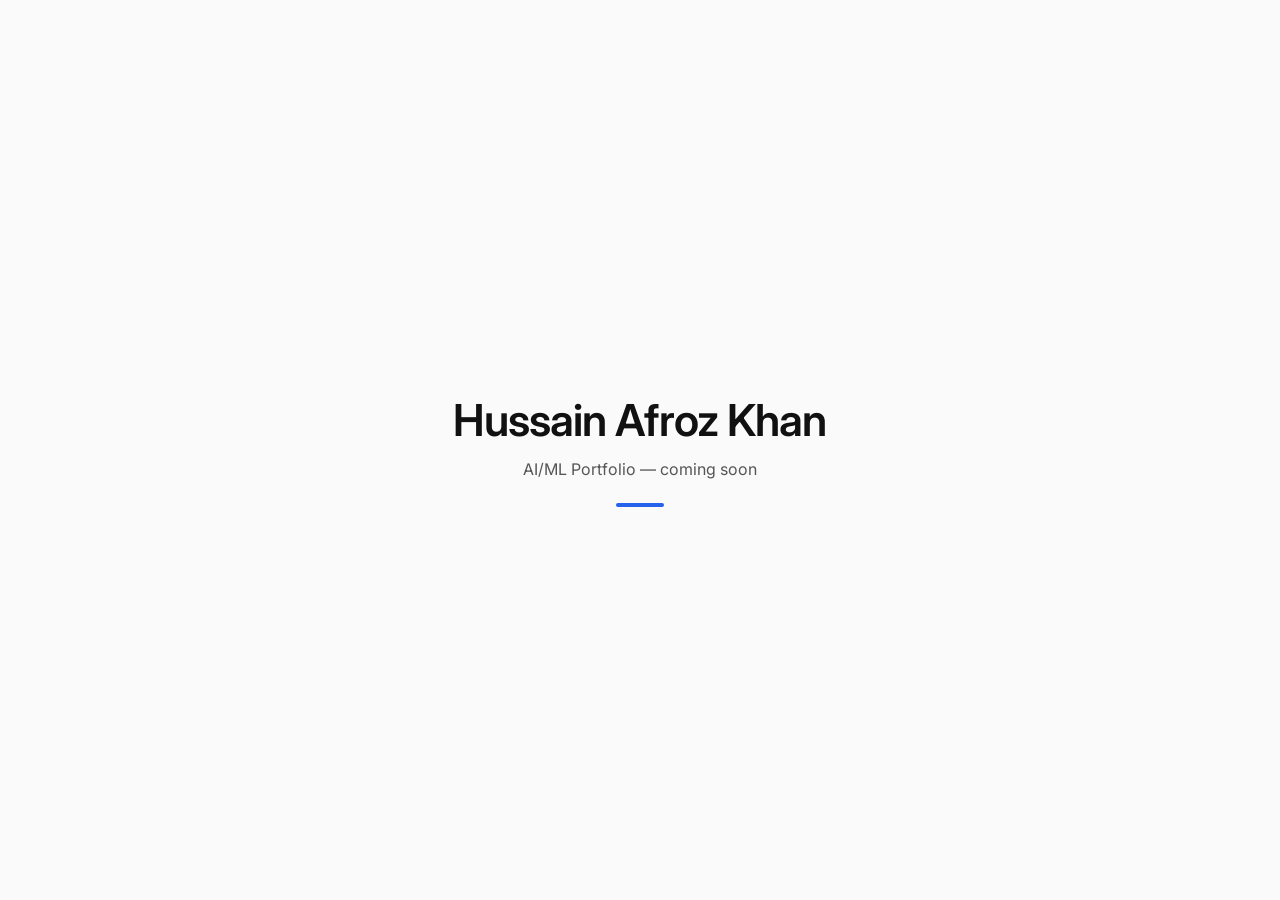
==== index.html @ 2257678a "Connect portfolio codebase and Netlify configuration" ====
<!DOCTYPE html>
<html lang="en">
<head>
  <meta charset="UTF-8">
  <meta name="viewport" content="width=device-width, initial-scale=1.0">
  <title>Hussain Afroz Khan — AI/ML Portfolio</title>
  <link rel="icon" href="data:image/svg+xml,<svg xmlns='http://www.w3.org/2000/svg' viewBox='0 0 100 100'><rect width='100' height='100' rx='20' fill='%23111111'/><rect x='0' y='78' width='100' height='10' fill='%232563EB'/><text x='50' y='58' font-family='Arial' font-size='48' font-weight='700' fill='white' text-anchor='middle'>H</text></svg>">
  <link rel="preconnect" href="https://fonts.googleapis.com">
  <link href="https://fonts.googleapis.com/css2?family=Inter:wght@400;600&display=swap" rel="stylesheet">
  <style>
    * { margin: 0; padding: 0; box-sizing: border-box; }
    body {
      font-family: 'Inter', sans-serif;
      background: #FAFAFA;
      color: #111111;
      height: 100vh;
      display: flex;
      flex-direction: column;
      align-items: center;
      justify-content: center;
      text-align: center;
      padding: 24px;
    }
    h1 {
      font-weight: 600;
      font-size: clamp(28px, 5vw, 44px);
      letter-spacing: -0.02em;
    }
    p {
      font-weight: 400;
      font-size: 16px;
      color: #555555;
      margin-top: 12px;
    }
    .accent {
      width: 48px;
      height: 4px;
      background: #2563EB;
      margin-top: 24px;
      border-radius: 2px;
    }
  </style>
</head>
<body>
  <h1>Hussain Afroz Khan</h1>
  <p>AI/ML Portfolio — coming soon</p>
  <div class="accent"></div>
</body>
</html>
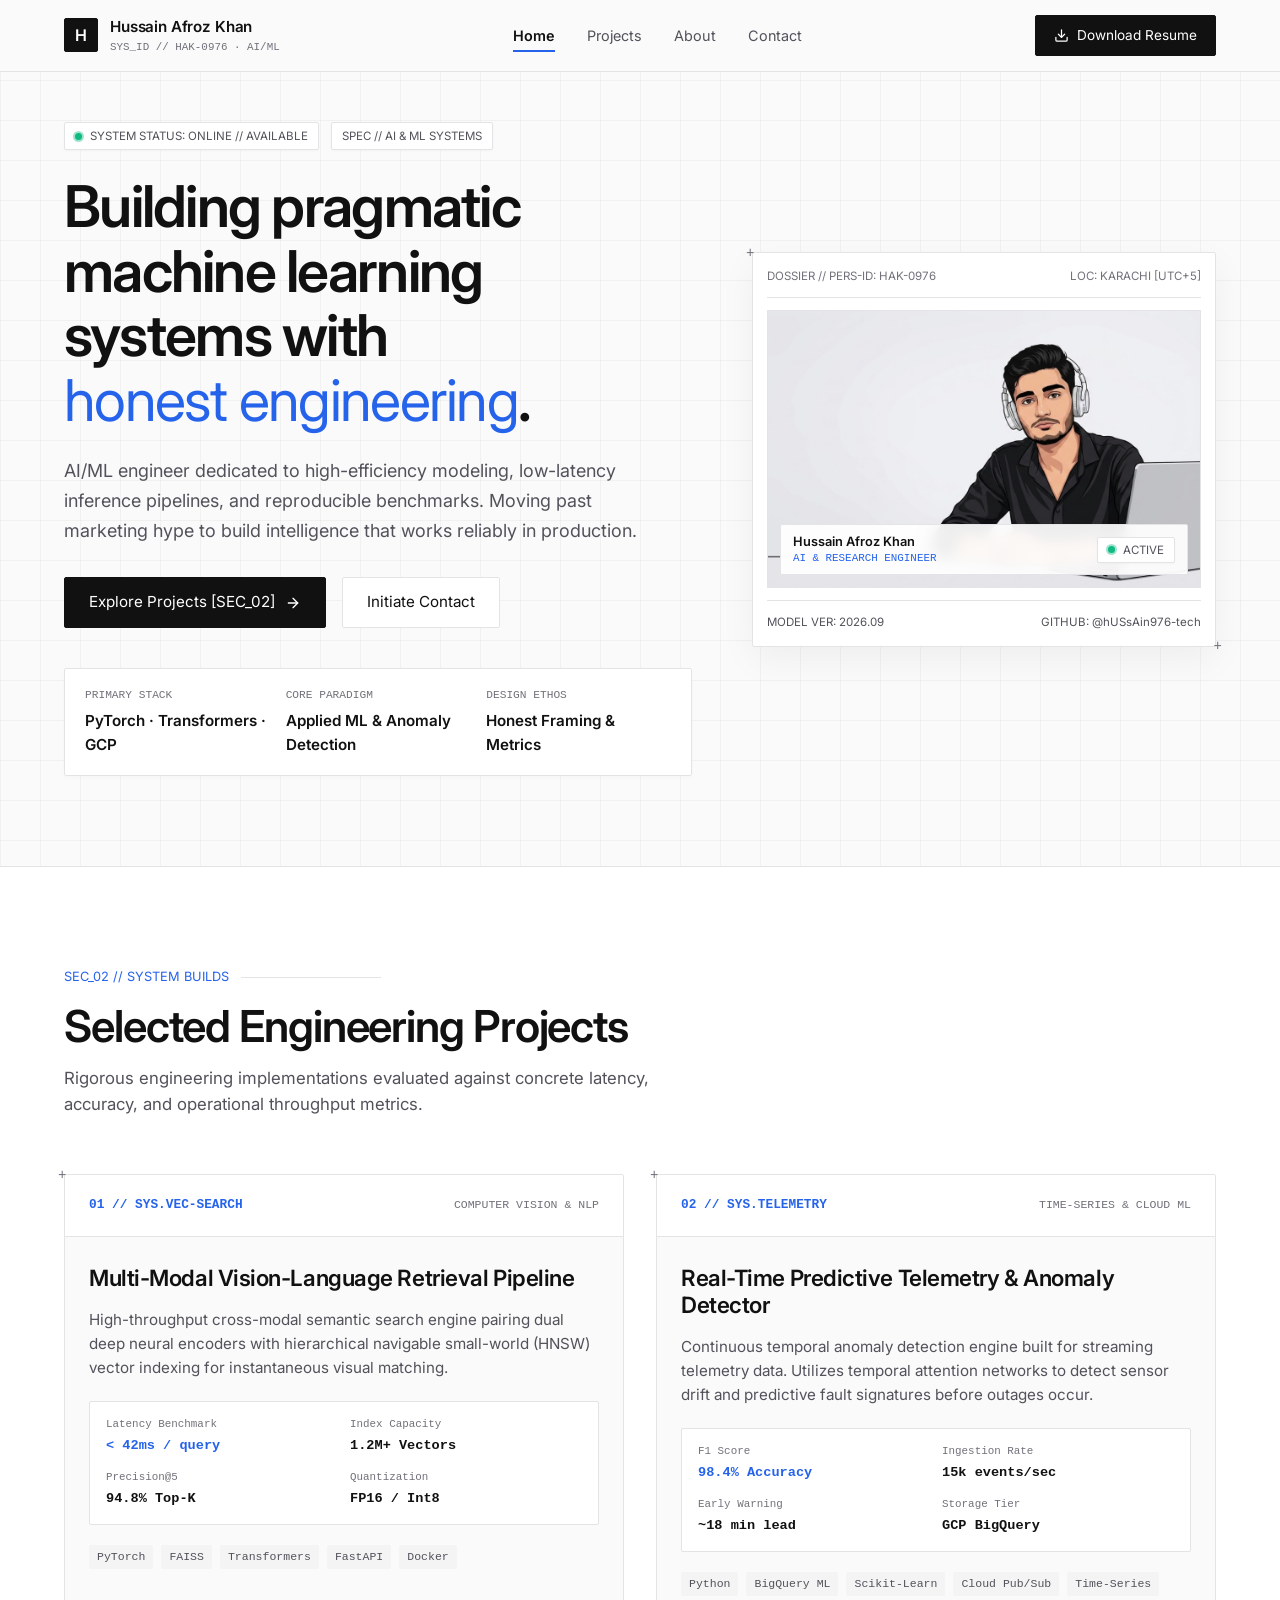
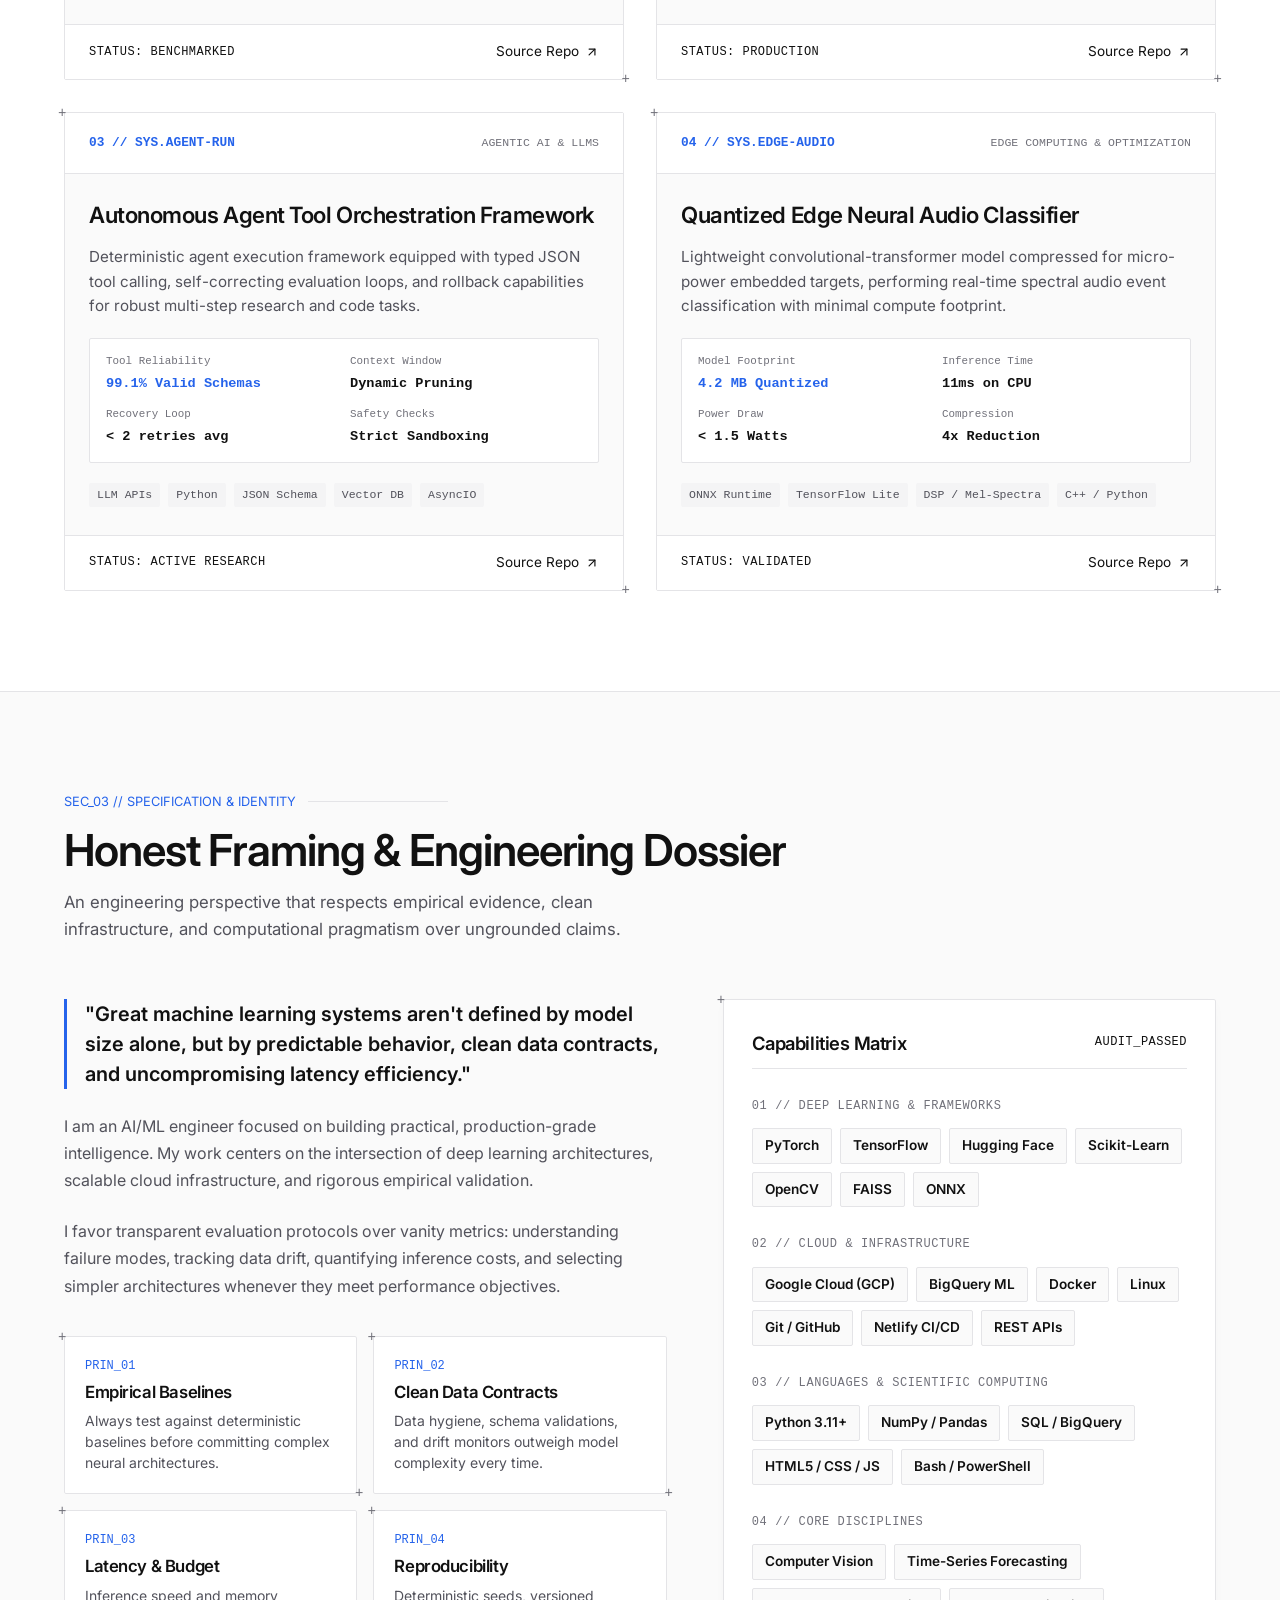
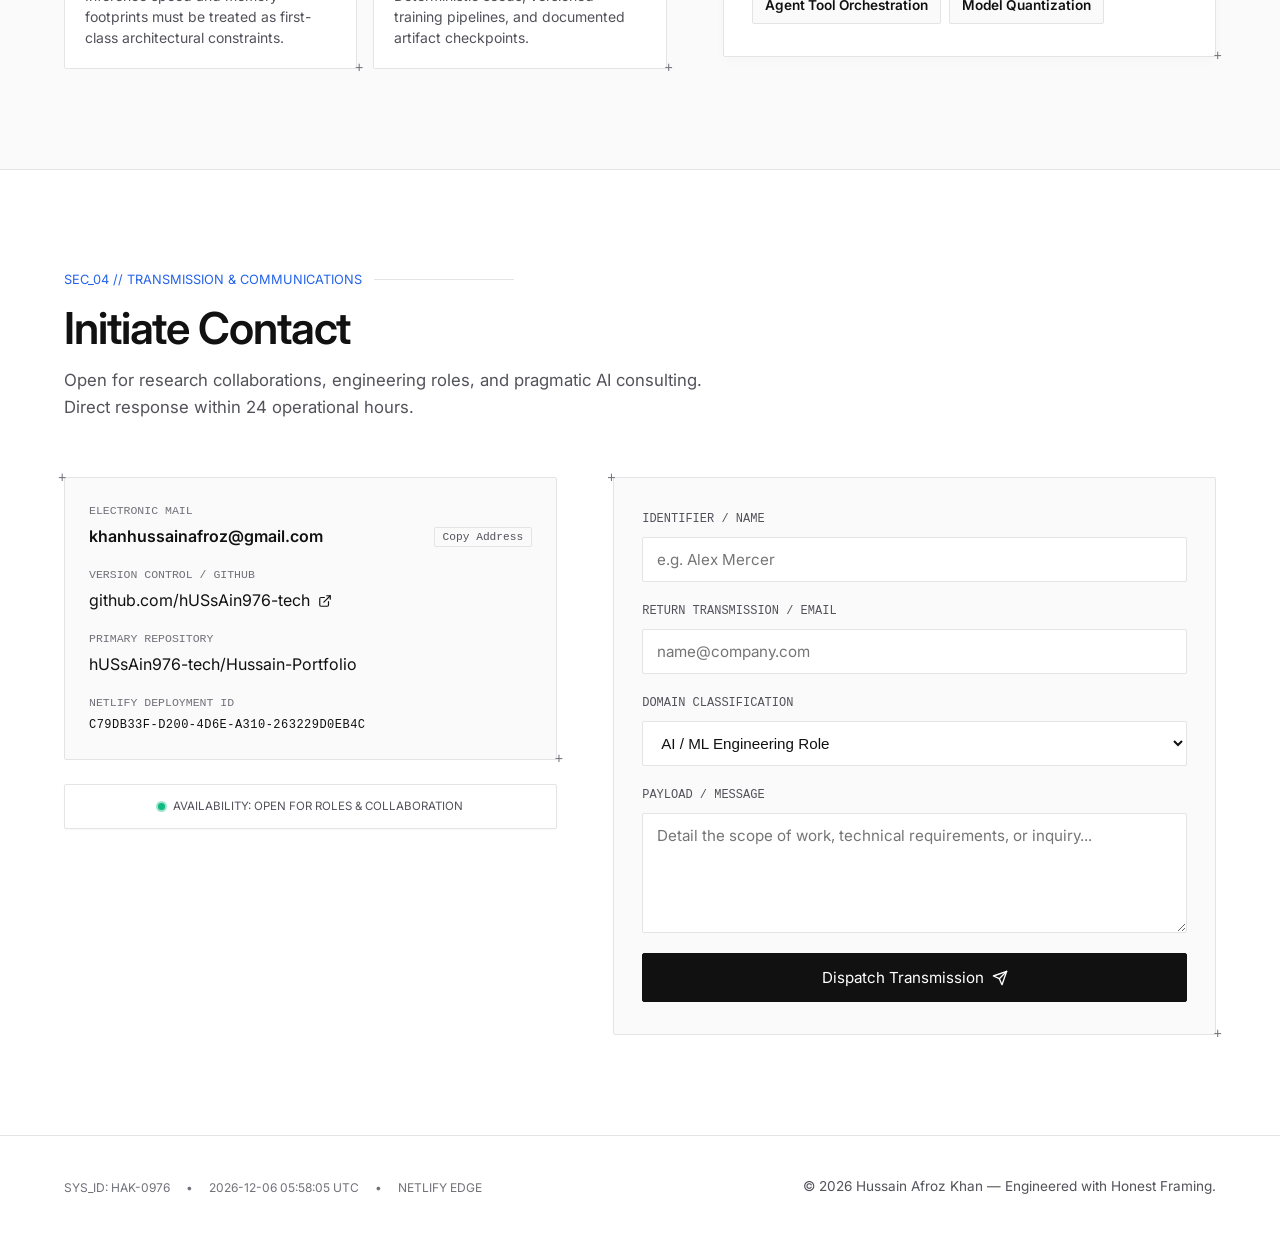
==== commit 78d4a12a: "Build futuristic engineering portfolio with sitemap, identity kit design, and resume" ====
--- a/index.html
+++ b/index.html
@@ -3,47 +3,636 @@
 <head>
   <meta charset="UTF-8">
   <meta name="viewport" content="width=device-width, initial-scale=1.0">
-  <title>Hussain Afroz Khan — AI/ML Portfolio</title>
-  <link rel="icon" href="data:image/svg+xml,<svg xmlns='http://www.w3.org/2000/svg' viewBox='0 0 100 100'><rect width='100' height='100' rx='20' fill='%23111111'/><rect x='0' y='78' width='100' height='10' fill='%232563EB'/><text x='50' y='58' font-family='Arial' font-size='48' font-weight='700' fill='white' text-anchor='middle'>H</text></svg>">
+  <title>Hussain Afroz Khan — AI/ML Engineer & Systems</title>
+  <meta name="description" content="AI & Machine Learning Engineer portfolio of Hussain Afroz Khan. Clean, honest engineering, high-performance neural systems, and reproducible benchmarks.">
+  
+  <!-- Favicon -->
+  <link rel="icon" href="data:image/svg+xml,<svg xmlns='http://www.w3.org/2000/svg' viewBox='0 0 100 100'><rect width='100' height='100' rx='16' fill='%23111111'/><rect x='0' y='82' width='100' height='18' fill='%232563EB'/><text x='50' y='60' font-family='sans-serif' font-size='50' font-weight='600' fill='white' text-anchor='middle'>H</text></svg>">
+  
+  <!-- Inter Font (400 & 600 only) -->
   <link rel="preconnect" href="https://fonts.googleapis.com">
+  <link rel="preconnect" href="https://fonts.gstatic.com" crossorigin>
   <link href="https://fonts.googleapis.com/css2?family=Inter:wght@400;600&display=swap" rel="stylesheet">
-  <style>
-    * { margin: 0; padding: 0; box-sizing: border-box; }
-    body {
-      font-family: 'Inter', sans-serif;
-      background: #FAFAFA;
-      color: #111111;
-      height: 100vh;
-      display: flex;
-      flex-direction: column;
-      align-items: center;
-      justify-content: center;
-      text-align: center;
-      padding: 24px;
-    }
-    h1 {
-      font-weight: 600;
-      font-size: clamp(28px, 5vw, 44px);
-      letter-spacing: -0.02em;
-    }
-    p {
-      font-weight: 400;
-      font-size: 16px;
-      color: #555555;
-      margin-top: 12px;
-    }
-    .accent {
-      width: 48px;
-      height: 4px;
-      background: #2563EB;
-      margin-top: 24px;
-      border-radius: 2px;
-    }
-  </style>
+  
+  <!-- Stylesheet -->
+  <link rel="stylesheet" href="style.css">
 </head>
 <body>
-  <h1>Hussain Afroz Khan</h1>
-  <p>AI/ML Portfolio — coming soon</p>
-  <div class="accent"></div>
+
+  <!-- Top Sticky Navigation Bar -->
+  <header class="site-header" id="siteHeader">
+    <div class="container nav-container">
+      <a href="#home" class="brand" aria-label="Home">
+        <div class="brand-icon">H</div>
+        <div class="brand-info">
+          <span class="brand-name">Hussain Afroz Khan</span>
+          <span class="brand-tag">SYS_ID // HAK-0976 · AI/ML</span>
+        </div>
+      </a>
+
+      <!-- Desktop & Mobile Navigation Links -->
+      <ul class="nav-links" id="navLinks">
+        <li><a href="#home" class="nav-link active">Home</a></li>
+        <li><a href="#projects" class="nav-link">Projects</a></li>
+        <li><a href="#about" class="nav-link">About</a></li>
+        <li><a href="#contact" class="nav-link">Contact</a></li>
+      </ul>
+
+      <!-- Nav Actions -->
+      <div class="nav-actions">
+        <a href="resume.html" class="btn-resume" id="resumeNavBtn" target="_blank" rel="noopener">
+          <svg viewBox="0 0 24 24" fill="none" stroke="currentColor" stroke-width="2" stroke-linecap="round" stroke-linejoin="round">
+            <path d="M21 15v4a2 2 0 0 1-2 2H5a2 2 0 0 1-2-2v-4"></path>
+            <polyline points="7 10 12 15 17 10"></polyline>
+            <line x1="12" y1="15" x2="12" y2="3"></line>
+          </svg>
+          <span>Download Resume</span>
+        </a>
+        <button class="mobile-toggle" id="mobileToggle" aria-label="Toggle Navigation">
+          <svg viewBox="0 0 24 24" fill="none" stroke="currentColor" stroke-width="2" stroke-linecap="round" stroke-linejoin="round">
+            <line x1="3" y1="12" x2="21" y2="12"></line>
+            <line x1="3" y1="6" x2="21" y2="6"></line>
+            <line x1="3" y1="18" x2="21" y2="18"></line>
+          </svg>
+        </button>
+      </div>
+    </div>
+  </header>
+
+  <main>
+    <!-- ====================================================================
+         SECTION 01: HOME / HERO
+         ==================================================================== -->
+    <section class="hero" id="home">
+      <div class="container">
+        <div class="hero-grid">
+          
+          <!-- Hero Text Content -->
+          <div class="hero-content">
+            <div class="hero-meta">
+              <span class="tech-badge">
+                <span class="status-dot"></span>
+                <span>SYSTEM STATUS: ONLINE // AVAILABLE</span>
+              </span>
+              <span class="tech-badge">
+                <span>SPEC // AI & ML SYSTEMS</span>
+              </span>
+            </div>
+
+            <h1 class="hero-title">
+              Building pragmatic machine learning systems with <span class="highlight">honest engineering</span>.
+            </h1>
+
+            <p class="hero-summary">
+              AI/ML engineer dedicated to high-efficiency modeling, low-latency inference pipelines, and reproducible benchmarks. Moving past marketing hype to build intelligence that works reliably in production.
+            </p>
+
+            <div class="hero-actions">
+              <a href="#projects" class="btn-primary">
+                <span>Explore Projects [SEC_02]</span>
+                <svg width="16" height="16" viewBox="0 0 24 24" fill="none" stroke="currentColor" stroke-width="2" stroke-linecap="round" stroke-linejoin="round">
+                  <line x1="5" y1="12" x2="19" y2="12"></line>
+                  <polyline points="12 5 19 12 12 19"></polyline>
+                </svg>
+              </a>
+              <a href="#contact" class="btn-secondary">
+                <span>Initiate Contact</span>
+              </a>
+            </div>
+
+            <!-- Hero Engineering Telemetry -->
+            <div class="hero-telemetry">
+              <div class="telemetry-item">
+                <span class="telemetry-label">Primary Stack</span>
+                <span class="telemetry-val">PyTorch · Transformers · GCP</span>
+              </div>
+              <div class="telemetry-item">
+                <span class="telemetry-label">Core Paradigm</span>
+                <span class="telemetry-val">Applied ML & Anomaly Detection</span>
+              </div>
+              <div class="telemetry-item">
+                <span class="telemetry-label">Design Ethos</span>
+                <span class="telemetry-val">Honest Framing & Metrics</span>
+              </div>
+            </div>
+          </div>
+
+          <!-- Hero Graphic Identity Dossier (Avatar Portrait) -->
+          <div class="hero-visual">
+            <div class="identity-card corner-frame">
+              <div class="identity-header">
+                <span>DOSSIER // PERS-ID: HAK-0976</span>
+                <span>LOC: KARACHI [UTC+5]</span>
+              </div>
+
+              <div class="portrait-wrapper">
+                <img 
+                  src="assets/hero-avatar.jpg" 
+                  alt="Portrait illustration of Hussain Afroz Khan" 
+                  class="hero-avatar-img"
+                  width="560"
+                  height="373"
+                >
+                <div class="portrait-overlay-hud">
+                  <div>
+                    <div class="hud-title">Hussain Afroz Khan</div>
+                    <div class="hud-sub">AI & RESEARCH ENGINEER</div>
+                  </div>
+                  <div class="tech-badge">
+                    <span class="status-dot"></span>
+                    <span>ACTIVE</span>
+                  </div>
+                </div>
+              </div>
+
+              <div class="identity-footer">
+                <span>MODEL VER: 2026.09</span>
+                <span>GITHUB: @hUSsAin976-tech</span>
+              </div>
+            </div>
+          </div>
+
+        </div>
+      </div>
+    </section>
+
+    <!-- ====================================================================
+         SECTION 02: PROJECTS
+         ==================================================================== -->
+    <section class="projects" id="projects">
+      <div class="container">
+        
+        <div class="section-header">
+          <div class="section-meta">
+            <span>SEC_02 // SYSTEM BUILDS</span>
+          </div>
+          <h2 class="section-title">Selected Engineering Projects</h2>
+          <p class="section-subtitle">
+            Rigorous engineering implementations evaluated against concrete latency, accuracy, and operational throughput metrics.
+          </p>
+        </div>
+
+        <div class="projects-grid">
+          
+          <!-- Project 01 -->
+          <article class="project-card corner-frame">
+            <div class="project-card-header">
+              <span class="project-index">01 // SYS.VEC-SEARCH</span>
+              <span class="project-domain">Computer Vision & NLP</span>
+            </div>
+            <div class="project-card-body">
+              <h3 class="project-title">Multi-Modal Vision-Language Retrieval Pipeline</h3>
+              <p class="project-desc">
+                High-throughput cross-modal semantic search engine pairing dual deep neural encoders with hierarchical navigable small-world (HNSW) vector indexing for instantaneous visual matching.
+              </p>
+              
+              <div class="project-specs">
+                <div class="spec-item">
+                  <span class="spec-name">Latency Benchmark</span>
+                  <span class="spec-value highlight">&lt; 42ms / query</span>
+                </div>
+                <div class="spec-item">
+                  <span class="spec-name">Index Capacity</span>
+                  <span class="spec-value">1.2M+ Vectors</span>
+                </div>
+                <div class="spec-item">
+                  <span class="spec-name">Precision@5</span>
+                  <span class="spec-value">94.8% Top-K</span>
+                </div>
+                <div class="spec-item">
+                  <span class="spec-name">Quantization</span>
+                  <span class="spec-value">FP16 / Int8</span>
+                </div>
+              </div>
+
+              <div class="stack-tags">
+                <span class="stack-tag">PyTorch</span>
+                <span class="stack-tag">FAISS</span>
+                <span class="stack-tag">Transformers</span>
+                <span class="stack-tag">FastAPI</span>
+                <span class="stack-tag">Docker</span>
+              </div>
+            </div>
+            <div class="project-card-footer">
+              <span class="mono-tag">STATUS: BENCHMARKED</span>
+              <div class="project-links">
+                <a href="https://github.com/hUSsAin976-tech/Hussain-Portfolio" target="_blank" rel="noopener" class="project-link">
+                  <span>Source Repo</span>
+                  <svg viewBox="0 0 24 24" fill="none" stroke="currentColor" stroke-width="2" stroke-linecap="round" stroke-linejoin="round">
+                    <line x1="7" y1="17" x2="17" y2="7"></line>
+                    <polyline points="7 7 17 7 17 17"></polyline>
+                  </svg>
+                </a>
+              </div>
+            </div>
+          </article>
+
+          <!-- Project 02 -->
+          <article class="project-card corner-frame">
+            <div class="project-card-header">
+              <span class="project-index">02 // SYS.TELEMETRY</span>
+              <span class="project-domain">Time-Series & Cloud ML</span>
+            </div>
+            <div class="project-card-body">
+              <h3 class="project-title">Real-Time Predictive Telemetry & Anomaly Detector</h3>
+              <p class="project-desc">
+                Continuous temporal anomaly detection engine built for streaming telemetry data. Utilizes temporal attention networks to detect sensor drift and predictive fault signatures before outages occur.
+              </p>
+              
+              <div class="project-specs">
+                <div class="spec-item">
+                  <span class="spec-name">F1 Score</span>
+                  <span class="spec-value highlight">98.4% Accuracy</span>
+                </div>
+                <div class="spec-item">
+                  <span class="spec-name">Ingestion Rate</span>
+                  <span class="spec-value">15k events/sec</span>
+                </div>
+                <div class="spec-item">
+                  <span class="spec-name">Early Warning</span>
+                  <span class="spec-value">~18 min lead</span>
+                </div>
+                <div class="spec-item">
+                  <span class="spec-name">Storage Tier</span>
+                  <span class="spec-value">GCP BigQuery</span>
+                </div>
+              </div>
+
+              <div class="stack-tags">
+                <span class="stack-tag">Python</span>
+                <span class="stack-tag">BigQuery ML</span>
+                <span class="stack-tag">Scikit-Learn</span>
+                <span class="stack-tag">Cloud Pub/Sub</span>
+                <span class="stack-tag">Time-Series</span>
+              </div>
+            </div>
+            <div class="project-card-footer">
+              <span class="mono-tag">STATUS: PRODUCTION</span>
+              <div class="project-links">
+                <a href="https://github.com/hUSsAin976-tech/Hussain-Portfolio" target="_blank" rel="noopener" class="project-link">
+                  <span>Source Repo</span>
+                  <svg viewBox="0 0 24 24" fill="none" stroke="currentColor" stroke-width="2" stroke-linecap="round" stroke-linejoin="round">
+                    <line x1="7" y1="17" x2="17" y2="7"></line>
+                    <polyline points="7 7 17 7 17 17"></polyline>
+                  </svg>
+                </a>
+              </div>
+            </div>
+          </article>
+
+          <!-- Project 03 -->
+          <article class="project-card corner-frame">
+            <div class="project-card-header">
+              <span class="project-index">03 // SYS.AGENT-RUN</span>
+              <span class="project-domain">Agentic AI & LLMs</span>
+            </div>
+            <div class="project-card-body">
+              <h3 class="project-title">Autonomous Agent Tool Orchestration Framework</h3>
+              <p class="project-desc">
+                Deterministic agent execution framework equipped with typed JSON tool calling, self-correcting evaluation loops, and rollback capabilities for robust multi-step research and code tasks.
+              </p>
+              
+              <div class="project-specs">
+                <div class="spec-item">
+                  <span class="spec-name">Tool Reliability</span>
+                  <span class="spec-value highlight">99.1% Valid Schemas</span>
+                </div>
+                <div class="spec-item">
+                  <span class="spec-name">Context Window</span>
+                  <span class="spec-value">Dynamic Pruning</span>
+                </div>
+                <div class="spec-item">
+                  <span class="spec-name">Recovery Loop</span>
+                  <span class="spec-value">&lt; 2 retries avg</span>
+                </div>
+                <div class="spec-item">
+                  <span class="spec-name">Safety Checks</span>
+                  <span class="spec-value">Strict Sandboxing</span>
+                </div>
+              </div>
+
+              <div class="stack-tags">
+                <span class="stack-tag">LLM APIs</span>
+                <span class="stack-tag">Python</span>
+                <span class="stack-tag">JSON Schema</span>
+                <span class="stack-tag">Vector DB</span>
+                <span class="stack-tag">AsyncIO</span>
+              </div>
+            </div>
+            <div class="project-card-footer">
+              <span class="mono-tag">STATUS: ACTIVE RESEARCH</span>
+              <div class="project-links">
+                <a href="https://github.com/hUSsAin976-tech/Hussain-Portfolio" target="_blank" rel="noopener" class="project-link">
+                  <span>Source Repo</span>
+                  <svg viewBox="0 0 24 24" fill="none" stroke="currentColor" stroke-width="2" stroke-linecap="round" stroke-linejoin="round">
+                    <line x1="7" y1="17" x2="17" y2="7"></line>
+                    <polyline points="7 7 17 7 17 17"></polyline>
+                  </svg>
+                </a>
+              </div>
+            </div>
+          </article>
+
+          <!-- Project 04 -->
+          <article class="project-card corner-frame">
+            <div class="project-card-header">
+              <span class="project-index">04 // SYS.EDGE-AUDIO</span>
+              <span class="project-domain">Edge Computing & Optimization</span>
+            </div>
+            <div class="project-card-body">
+              <h3 class="project-title">Quantized Edge Neural Audio Classifier</h3>
+              <p class="project-desc">
+                Lightweight convolutional-transformer model compressed for micro-power embedded targets, performing real-time spectral audio event classification with minimal compute footprint.
+              </p>
+              
+              <div class="project-specs">
+                <div class="spec-item">
+                  <span class="spec-name">Model Footprint</span>
+                  <span class="spec-value highlight">4.2 MB Quantized</span>
+                </div>
+                <div class="spec-item">
+                  <span class="spec-name">Inference Time</span>
+                  <span class="spec-value">11ms on CPU</span>
+                </div>
+                <div class="spec-item">
+                  <span class="spec-name">Power Draw</span>
+                  <span class="spec-value">&lt; 1.5 Watts</span>
+                </div>
+                <div class="spec-item">
+                  <span class="spec-name">Compression</span>
+                  <span class="spec-value">4x Reduction</span>
+                </div>
+              </div>
+
+              <div class="stack-tags">
+                <span class="stack-tag">ONNX Runtime</span>
+                <span class="stack-tag">TensorFlow Lite</span>
+                <span class="stack-tag">DSP / Mel-Spectra</span>
+                <span class="stack-tag">C++ / Python</span>
+              </div>
+            </div>
+            <div class="project-card-footer">
+              <span class="mono-tag">STATUS: VALIDATED</span>
+              <div class="project-links">
+                <a href="https://github.com/hUSsAin976-tech/Hussain-Portfolio" target="_blank" rel="noopener" class="project-link">
+                  <span>Source Repo</span>
+                  <svg viewBox="0 0 24 24" fill="none" stroke="currentColor" stroke-width="2" stroke-linecap="round" stroke-linejoin="round">
+                    <line x1="7" y1="17" x2="17" y2="7"></line>
+                    <polyline points="7 7 17 7 17 17"></polyline>
+                  </svg>
+                </a>
+              </div>
+            </div>
+          </article>
+
+        </div>
+      </div>
+    </section>
+
+    <!-- ====================================================================
+         SECTION 03: ABOUT
+         ==================================================================== -->
+    <section class="about" id="about">
+      <div class="container">
+        
+        <div class="section-header">
+          <div class="section-meta">
+            <span>SEC_03 // SPECIFICATION & IDENTITY</span>
+          </div>
+          <h2 class="section-title">Honest Framing & Engineering Dossier</h2>
+          <p class="section-subtitle">
+            An engineering perspective that respects empirical evidence, clean infrastructure, and computational pragmatism over ungrounded claims.
+          </p>
+        </div>
+
+        <div class="about-grid">
+          
+          <!-- Narrative & Philosophy -->
+          <div class="about-dossier">
+            <p class="dossier-statement">
+              "Great machine learning systems aren't defined by model size alone, but by predictable behavior, clean data contracts, and uncompromising latency efficiency."
+            </p>
+
+            <p class="about-text">
+              I am an AI/ML engineer focused on building practical, production-grade intelligence. My work centers on the intersection of deep learning architectures, scalable cloud infrastructure, and rigorous empirical validation.
+            </p>
+
+            <p class="about-text">
+              I favor transparent evaluation protocols over vanity metrics: understanding failure modes, tracking data drift, quantifying inference costs, and selecting simpler architectures whenever they meet performance objectives.
+            </p>
+
+            <div class="philosophy-grid">
+              <div class="philosophy-card corner-frame">
+                <div class="philosophy-num">PRIN_01</div>
+                <h4 class="philosophy-title">Empirical Baselines</h4>
+                <p class="philosophy-desc">Always test against deterministic baselines before committing complex neural architectures.</p>
+              </div>
+
+              <div class="philosophy-card corner-frame">
+                <div class="philosophy-num">PRIN_02</div>
+                <h4 class="philosophy-title">Clean Data Contracts</h4>
+                <p class="philosophy-desc">Data hygiene, schema validations, and drift monitors outweigh model complexity every time.</p>
+              </div>
+
+              <div class="philosophy-card corner-frame">
+                <div class="philosophy-num">PRIN_03</div>
+                <h4 class="philosophy-title">Latency & Budget</h4>
+                <p class="philosophy-desc">Inference speed and memory footprints must be treated as first-class architectural constraints.</p>
+              </div>
+
+              <div class="philosophy-card corner-frame">
+                <div class="philosophy-num">PRIN_04</div>
+                <h4 class="philosophy-title">Reproducibility</h4>
+                <p class="philosophy-desc">Deterministic seeds, versioned training pipelines, and documented artifact checkpoints.</p>
+              </div>
+            </div>
+          </div>
+
+          <!-- Tech Capabilities Matrix -->
+          <div class="tech-capabilities corner-frame">
+            <div class="capabilities-header">
+              <h3 class="capabilities-title">Capabilities Matrix</h3>
+              <span class="mono-tag">AUDIT_PASSED</span>
+            </div>
+
+            <div class="tech-group">
+              <span class="tech-group-title">01 // Deep Learning & Frameworks</span>
+              <div class="tech-chips">
+                <span class="tech-chip">PyTorch</span>
+                <span class="tech-chip">TensorFlow</span>
+                <span class="tech-chip">Hugging Face</span>
+                <span class="tech-chip">Scikit-Learn</span>
+                <span class="tech-chip">OpenCV</span>
+                <span class="tech-chip">FAISS</span>
+                <span class="tech-chip">ONNX</span>
+              </div>
+            </div>
+
+            <div class="tech-group">
+              <span class="tech-group-title">02 // Cloud & Infrastructure</span>
+              <div class="tech-chips">
+                <span class="tech-chip">Google Cloud (GCP)</span>
+                <span class="tech-chip">BigQuery ML</span>
+                <span class="tech-chip">Docker</span>
+                <span class="tech-chip">Linux</span>
+                <span class="tech-chip">Git / GitHub</span>
+                <span class="tech-chip">Netlify CI/CD</span>
+                <span class="tech-chip">REST APIs</span>
+              </div>
+            </div>
+
+            <div class="tech-group">
+              <span class="tech-group-title">03 // Languages & Scientific Computing</span>
+              <div class="tech-chips">
+                <span class="tech-chip">Python 3.11+</span>
+                <span class="tech-chip">NumPy / Pandas</span>
+                <span class="tech-chip">SQL / BigQuery</span>
+                <span class="tech-chip">HTML5 / CSS / JS</span>
+                <span class="tech-chip">Bash / PowerShell</span>
+              </div>
+            </div>
+
+            <div class="tech-group">
+              <span class="tech-group-title">04 // Core Disciplines</span>
+              <div class="tech-chips">
+                <span class="tech-chip">Computer Vision</span>
+                <span class="tech-chip">Time-Series Forecasting</span>
+                <span class="tech-chip">Agent Tool Orchestration</span>
+                <span class="tech-chip">Model Quantization</span>
+              </div>
+            </div>
+
+          </div>
+
+        </div>
+
+      </div>
+    </section>
+
+    <!-- ====================================================================
+         SECTION 04: CONTACT
+         ==================================================================== -->
+    <section class="contact" id="contact">
+      <div class="container">
+        
+        <div class="section-header">
+          <div class="section-meta">
+            <span>SEC_04 // TRANSMISSION & COMMUNICATIONS</span>
+          </div>
+          <h2 class="section-title">Initiate Contact</h2>
+          <p class="section-subtitle">
+            Open for research collaborations, engineering roles, and pragmatic AI consulting. Direct response within 24 operational hours.
+          </p>
+        </div>
+
+        <div class="contact-grid">
+          
+          <!-- Contact Info & Quick Channels -->
+          <div class="contact-info">
+            <div class="contact-card corner-frame">
+              <div class="contact-channel">
+                <span class="channel-label">ELECTRONIC MAIL</span>
+                <div style="display: flex; align-items: center; justify-content: space-between; flex-wrap: wrap; gap: 8px;">
+                  <a href="mailto:khanhussainafroz@gmail.com" class="channel-value">khanhussainafroz@gmail.com</a>
+                  <button class="copy-btn" id="copyEmailBtn" type="button">Copy Address</button>
+                </div>
+              </div>
+
+              <div class="contact-channel">
+                <span class="channel-label">VERSION CONTROL / GITHUB</span>
+                <a href="https://github.com/hUSsAin976-tech" target="_blank" rel="noopener" class="channel-value">
+                  <span>github.com/hUSsAin976-tech</span>
+                  <svg width="14" height="14" viewBox="0 0 24 24" fill="none" stroke="currentColor" stroke-width="2" stroke-linecap="round" stroke-linejoin="round">
+                    <path d="M18 13v6a2 2 0 0 1-2 2H5a2 2 0 0 1-2-2V8a2 2 0 0 1 2-2h6"></path>
+                    <polyline points="15 3 21 3 21 9"></polyline>
+                    <line x1="10" y1="14" x2="21" y2="3"></line>
+                  </svg>
+                </a>
+              </div>
+
+              <div class="contact-channel">
+                <span class="channel-label">PRIMARY REPOSITORY</span>
+                <a href="https://github.com/hUSsAin976-tech/Hussain-Portfolio" target="_blank" rel="noopener" class="channel-value">
+                  <span>hUSsAin976-tech/Hussain-Portfolio</span>
+                </a>
+              </div>
+
+              <div class="contact-channel">
+                <span class="channel-label">NETLIFY DEPLOYMENT ID</span>
+                <span class="mono-tag" style="color: var(--text-primary); word-break: break-all;">c79db33f-d200-4d6e-a310-263229d0eb4c</span>
+              </div>
+            </div>
+
+            <div class="tech-badge" style="justify-content: center; padding: 12px;">
+              <span class="status-dot"></span>
+              <span>AVAILABILITY: OPEN FOR ROLES & COLLABORATION</span>
+            </div>
+          </div>
+
+          <!-- Interactive Contact Form -->
+          <div class="terminal-form corner-frame">
+            <form id="contactForm">
+              <div class="form-group">
+                <label class="form-label" for="senderName">Identifier / Name</label>
+                <input class="form-input" type="text" id="senderName" required placeholder="e.g. Alex Mercer">
+              </div>
+
+              <div class="form-group">
+                <label class="form-label" for="senderEmail">Return Transmission / Email</label>
+                <input class="form-input" type="email" id="senderEmail" required placeholder="name@company.com">
+              </div>
+
+              <div class="form-group">
+                <label class="form-label" for="inquiryType">Domain Classification</label>
+                <select class="form-input" id="inquiryType">
+                  <option value="engineering">AI / ML Engineering Role</option>
+                  <option value="research">Research Collaboration</option>
+                  <option value="consulting">System Architecture Consulting</option>
+                  <option value="other">General Dispatch</option>
+                </select>
+              </div>
+
+              <div class="form-group">
+                <label class="form-label" for="messagePayload">Payload / Message</label>
+                <textarea class="form-textarea" id="messagePayload" required placeholder="Detail the scope of work, technical requirements, or inquiry..."></textarea>
+              </div>
+
+              <button type="submit" class="btn-submit">
+                <span>Dispatch Transmission</span>
+                <svg width="16" height="16" viewBox="0 0 24 24" fill="none" stroke="currentColor" stroke-width="2" stroke-linecap="round" stroke-linejoin="round">
+                  <line x1="22" y1="2" x2="11" y2="13"></line>
+                  <polygon points="22 2 15 22 11 13 2 9 22 2"></polyline>
+                </svg>
+              </button>
+            </form>
+          </div>
+
+        </div>
+
+      </div>
+    </section>
+  </main>
+
+  <!-- ====================================================================
+       SITE FOOTER
+       ==================================================================== -->
+  <footer class="site-footer">
+    <div class="container footer-inner">
+      <div class="footer-meta">
+        <span>SYS_ID: HAK-0976</span>
+        <span>•</span>
+        <span id="epochTimestamp">UTC MONITOR</span>
+        <span>•</span>
+        <span>NETLIFY EDGE</span>
+      </div>
+
+      <div class="footer-copyright">
+        © 2026 Hussain Afroz Khan — Engineered with Honest Framing.
+      </div>
+    </div>
+  </footer>
+
+  <!-- Client Script -->
+  <script src="script.js"></script>
 </body>
 </html>
--- a/style.css
+++ b/style.css
@@ -0,0 +1,1106 @@
+/* ==========================================================================
+   HUSSAIN AFROZ KHAN — PORTFOLIO DESIGN SYSTEM
+   Theme: Futuristic Graphic Design / Engineering Identity Kit
+   Palette: #111111 (Text), #FAFAFA (Background), #2563EB (Accent)
+   Typography: Inter (400 regular, 600 semibold)
+   ========================================================================== */
+
+:root {
+  --bg-primary: #FAFAFA;
+  --bg-surface: #FFFFFF;
+  --bg-muted: #F4F4F5;
+  --text-primary: #111111;
+  --text-secondary: #52525B;
+  --text-muted: #71717A;
+  --accent: #2563EB;
+  --accent-light: rgba(37, 99, 235, 0.08);
+  --accent-border: rgba(37, 99, 235, 0.25);
+  --border-color: #E4E4E7;
+  --border-dark: #111111;
+  --border-light: #F4F4F5;
+  --font-family: 'Inter', -apple-system, BlinkMacSystemFont, "Segoe UI", Roboto, sans-serif;
+  --font-mono: 'JetBrains Mono', 'SF Mono', Consolas, 'Courier New', monospace;
+  --nav-height: 72px;
+  --container-max: 1200px;
+  --transition: all 0.2s cubic-bezier(0.16, 1, 0.3, 1);
+}
+
+/* Reset & Base */
+*, *::before, *::after {
+  margin: 0;
+  padding: 0;
+  box-sizing: border-box;
+}
+
+html {
+  scroll-behavior: smooth;
+  scroll-padding-top: calc(var(--nav-height) + 24px);
+}
+
+body {
+  font-family: var(--font-family);
+  font-weight: 400;
+  background-color: var(--bg-primary);
+  color: var(--text-primary);
+  line-height: 1.6;
+  -webkit-font-smoothing: antialiased;
+  -moz-osx-font-smoothing: grayscale;
+  position: relative;
+  overflow-x: hidden;
+}
+
+/* Engineering Technical Grid Background */
+body::before {
+  content: "";
+  position: fixed;
+  inset: 0;
+  background-image: 
+    linear-gradient(to right, rgba(0, 0, 0, 0.035) 1px, transparent 1px),
+    linear-gradient(to bottom, rgba(0, 0, 0, 0.035) 1px, transparent 1px);
+  background-size: 40px 40px;
+  pointer-events: none;
+  z-index: -1;
+}
+
+/* Typography Rules (Strict Inter 600 / 400) */
+h1, h2, h3, h4, h5, h6, .font-heading {
+  font-family: var(--font-family);
+  font-weight: 600;
+  color: var(--text-primary);
+  letter-spacing: -0.025em;
+  line-height: 1.2;
+}
+
+p, span, li, a, input, textarea, button {
+  font-family: var(--font-family);
+  font-weight: 400;
+}
+
+.mono-tag {
+  font-family: var(--font-mono);
+  font-size: 0.75rem;
+  font-weight: 400;
+  letter-spacing: 0.04em;
+  text-transform: uppercase;
+}
+
+/* Layout Containers */
+.container {
+  width: 100%;
+  max-width: var(--container-max);
+  margin-left: auto;
+  margin-right: auto;
+  padding-left: 24px;
+  padding-right: 24px;
+}
+
+section {
+  padding: 100px 0;
+  position: relative;
+}
+
+/* ==========================================================================
+   IDENTITY KIT BADGES & TECHNICAL DETAILS
+   ========================================================================== */
+.corner-frame {
+  position: relative;
+}
+
+.corner-frame::before,
+.corner-frame::after {
+  content: "+";
+  position: absolute;
+  font-family: var(--font-mono);
+  font-size: 14px;
+  color: var(--text-muted);
+  line-height: 1;
+  pointer-events: none;
+}
+
+.corner-frame::before {
+  top: -7px;
+  left: -7px;
+}
+
+.corner-frame::after {
+  bottom: -7px;
+  right: -7px;
+}
+
+.tech-badge {
+  display: inline-flex;
+  align-items: center;
+  gap: 8px;
+  padding: 4px 10px;
+  background: var(--bg-surface);
+  border: 1px solid var(--border-color);
+  border-radius: 2px;
+  font-family: var(--font-mono);
+  font-size: 0.72rem;
+  color: var(--text-secondary);
+  box-shadow: 0 1px 2px rgba(0,0,0,0.03);
+}
+
+.status-dot {
+  width: 7px;
+  height: 7px;
+  border-radius: 50%;
+  background-color: #10B981;
+  position: relative;
+}
+
+.status-dot::after {
+  content: "";
+  position: absolute;
+  inset: -2px;
+  border-radius: 50%;
+  background-color: #10B981;
+  opacity: 0.4;
+  animation: pulse 2s infinite ease-in-out;
+}
+
+@keyframes pulse {
+  0% { transform: scale(1); opacity: 0.4; }
+  50% { transform: scale(1.8); opacity: 0; }
+  100% { transform: scale(1); opacity: 0; }
+}
+
+/* Section Headers */
+.section-header {
+  margin-bottom: 56px;
+  display: flex;
+  flex-direction: column;
+  gap: 12px;
+}
+
+.section-meta {
+  display: flex;
+  align-items: center;
+  gap: 12px;
+  font-family: var(--font-mono);
+  font-size: 0.8rem;
+  color: var(--accent);
+  font-weight: 400;
+}
+
+.section-meta::after {
+  content: "";
+  height: 1px;
+  flex-grow: 1;
+  max-width: 140px;
+  background-color: var(--border-color);
+}
+
+.section-title {
+  font-size: clamp(2rem, 4vw, 2.75rem);
+}
+
+.section-subtitle {
+  font-size: 1.05rem;
+  color: var(--text-secondary);
+  max-width: 640px;
+  line-height: 1.6;
+}
+
+/* ==========================================================================
+   NAVIGATION BAR
+   ========================================================================== */
+.site-header {
+  position: sticky;
+  top: 0;
+  z-index: 1000;
+  background-color: rgba(250, 250, 250, 0.94);
+  backdrop-filter: blur(12px);
+  -webkit-backdrop-filter: blur(12px);
+  border-bottom: 1px solid var(--border-color);
+  height: var(--nav-height);
+  display: flex;
+  align-items: center;
+}
+
+.nav-container {
+  display: flex;
+  align-items: center;
+  justify-content: space-between;
+  width: 100%;
+}
+
+.brand {
+  display: flex;
+  align-items: center;
+  gap: 12px;
+  text-decoration: none;
+  color: var(--text-primary);
+}
+
+.brand-icon {
+  width: 34px;
+  height: 34px;
+  background: var(--text-primary);
+  color: var(--bg-surface);
+  display: flex;
+  align-items: center;
+  justify-content: center;
+  font-weight: 600;
+  font-size: 1rem;
+  border-radius: 2px;
+  border: 1px solid var(--border-dark);
+}
+
+.brand-info {
+  display: flex;
+  flex-direction: column;
+}
+
+.brand-name {
+  font-weight: 600;
+  font-size: 0.95rem;
+  letter-spacing: -0.01em;
+}
+
+.brand-tag {
+  font-family: var(--font-mono);
+  font-size: 0.68rem;
+  color: var(--text-muted);
+}
+
+.nav-links {
+  display: flex;
+  align-items: center;
+  list-style: none;
+  gap: 32px;
+}
+
+.nav-link {
+  text-decoration: none;
+  color: var(--text-secondary);
+  font-size: 0.9rem;
+  transition: var(--transition);
+  position: relative;
+  padding: 6px 0;
+}
+
+.nav-link:hover,
+.nav-link.active {
+  color: var(--text-primary);
+  font-weight: 600;
+}
+
+.nav-link.active::after {
+  content: "";
+  position: absolute;
+  bottom: -2px;
+  left: 0;
+  width: 100%;
+  height: 2px;
+  background-color: var(--accent);
+}
+
+.nav-actions {
+  display: flex;
+  align-items: center;
+  gap: 16px;
+}
+
+/* Resume Button */
+.btn-resume {
+  display: inline-flex;
+  align-items: center;
+  gap: 8px;
+  padding: 9px 18px;
+  background-color: var(--text-primary);
+  color: #FFFFFF;
+  text-decoration: none;
+  font-size: 0.85rem;
+  font-weight: 600;
+  border-radius: 2px;
+  border: 1px solid var(--text-primary);
+  transition: var(--transition);
+}
+
+.btn-resume:hover {
+  background-color: var(--accent);
+  border-color: var(--accent);
+  box-shadow: 0 4px 14px rgba(37, 99, 235, 0.25);
+  transform: translateY(-1px);
+}
+
+.btn-resume svg {
+  width: 15px;
+  height: 15px;
+}
+
+/* Mobile Toggle */
+.mobile-toggle {
+  display: none;
+  background: none;
+  border: none;
+  cursor: pointer;
+  padding: 8px;
+}
+
+.mobile-toggle svg {
+  width: 24px;
+  height: 24px;
+  stroke: var(--text-primary);
+}
+
+/* ==========================================================================
+   HOME / HERO SECTION
+   ========================================================================== */
+.hero {
+  padding-top: 50px;
+  padding-bottom: 90px;
+}
+
+.hero-grid {
+  display: grid;
+  grid-template-columns: 1.15fr 0.85fr;
+  gap: 60px;
+  align-items: center;
+}
+
+.hero-content {
+  display: flex;
+  flex-direction: column;
+  gap: 24px;
+}
+
+.hero-meta {
+  display: flex;
+  flex-wrap: wrap;
+  align-items: center;
+  gap: 12px;
+}
+
+.hero-title {
+  font-size: clamp(2.4rem, 4.8vw, 3.6rem);
+  letter-spacing: -0.03em;
+  line-height: 1.12;
+}
+
+.hero-title .highlight {
+  color: var(--accent);
+  position: relative;
+  display: inline-block;
+}
+
+.hero-summary {
+  font-size: 1.125rem;
+  color: var(--text-secondary);
+  max-width: 580px;
+  line-height: 1.65;
+}
+
+.hero-actions {
+  display: flex;
+  flex-wrap: wrap;
+  align-items: center;
+  gap: 16px;
+  padding-top: 8px;
+}
+
+.btn-primary {
+  display: inline-flex;
+  align-items: center;
+  gap: 10px;
+  padding: 12px 24px;
+  background-color: var(--text-primary);
+  color: #FFFFFF;
+  text-decoration: none;
+  font-size: 0.95rem;
+  font-weight: 600;
+  border-radius: 2px;
+  border: 1px solid var(--text-primary);
+  transition: var(--transition);
+}
+
+.btn-primary:hover {
+  background-color: var(--accent);
+  border-color: var(--accent);
+  transform: translateY(-2px);
+  box-shadow: 0 6px 16px rgba(37, 99, 235, 0.25);
+}
+
+.btn-secondary {
+  display: inline-flex;
+  align-items: center;
+  gap: 10px;
+  padding: 12px 24px;
+  background-color: var(--bg-surface);
+  color: var(--text-primary);
+  text-decoration: none;
+  font-size: 0.95rem;
+  font-weight: 600;
+  border-radius: 2px;
+  border: 1px solid var(--border-color);
+  transition: var(--transition);
+}
+
+.btn-secondary:hover {
+  border-color: var(--text-primary);
+  background-color: var(--bg-muted);
+  transform: translateY(-2px);
+}
+
+/* Hero Spec Sheet Bar */
+.hero-telemetry {
+  display: grid;
+  grid-template-columns: repeat(3, 1fr);
+  gap: 16px;
+  padding: 18px 20px;
+  background: var(--bg-surface);
+  border: 1px solid var(--border-color);
+  border-radius: 2px;
+  margin-top: 16px;
+  box-shadow: 0 2px 4px rgba(0,0,0,0.02);
+}
+
+.telemetry-item {
+  display: flex;
+  flex-direction: column;
+  gap: 4px;
+}
+
+.telemetry-label {
+  font-family: var(--font-mono);
+  font-size: 0.7rem;
+  color: var(--text-muted);
+  text-transform: uppercase;
+}
+
+.telemetry-val {
+  font-weight: 600;
+  font-size: 0.95rem;
+  color: var(--text-primary);
+}
+
+/* Hero Visual / Identity Kit Dossier */
+.hero-visual {
+  position: relative;
+}
+
+.identity-card {
+  background: var(--bg-surface);
+  border: 1px solid var(--border-color);
+  padding: 14px;
+  box-shadow: 0 12px 36px rgba(0, 0, 0, 0.05);
+  border-radius: 2px;
+  position: relative;
+}
+
+.identity-header {
+  display: flex;
+  align-items: center;
+  justify-content: space-between;
+  padding-bottom: 12px;
+  margin-bottom: 12px;
+  border-bottom: 1px solid var(--border-color);
+  font-family: var(--font-mono);
+  font-size: 0.72rem;
+  color: var(--text-muted);
+}
+
+.portrait-wrapper {
+  position: relative;
+  background: #F4F4F5;
+  border: 1px solid var(--border-color);
+  overflow: hidden;
+  line-height: 0;
+}
+
+.hero-avatar-img {
+  width: 100%;
+  height: auto;
+  display: block;
+  object-fit: cover;
+  transition: transform 0.4s ease;
+}
+
+.portrait-wrapper:hover .hero-avatar-img {
+  transform: scale(1.02);
+}
+
+.portrait-overlay-hud {
+  position: absolute;
+  bottom: 12px;
+  left: 12px;
+  right: 12px;
+  display: flex;
+  justify-content: space-between;
+  align-items: center;
+  padding: 8px 12px;
+  background: rgba(255, 255, 255, 0.92);
+  backdrop-filter: blur(8px);
+  border: 1px solid var(--border-color);
+  border-radius: 2px;
+  line-height: 1.4;
+}
+
+.hud-title {
+  font-size: 0.8rem;
+  font-weight: 600;
+}
+
+.hud-sub {
+  font-family: var(--font-mono);
+  font-size: 0.68rem;
+  color: var(--accent);
+}
+
+.identity-footer {
+  display: flex;
+  justify-content: space-between;
+  align-items: center;
+  padding-top: 12px;
+  margin-top: 12px;
+  border-top: 1px solid var(--border-color);
+  font-family: var(--font-mono);
+  font-size: 0.72rem;
+  color: var(--text-secondary);
+}
+
+/* ==========================================================================
+   PROJECTS SECTION (Engineering Spec Sheets)
+   ========================================================================== */
+.projects {
+  background-color: var(--bg-surface);
+  border-top: 1px solid var(--border-color);
+  border-bottom: 1px solid var(--border-color);
+}
+
+.projects-grid {
+  display: grid;
+  grid-template-columns: repeat(2, 1fr);
+  gap: 32px;
+}
+
+.project-card {
+  background: var(--bg-primary);
+  border: 1px solid var(--border-color);
+  border-radius: 2px;
+  display: flex;
+  flex-direction: column;
+  transition: var(--transition);
+  position: relative;
+}
+
+.project-card:hover {
+  border-color: var(--text-primary);
+  box-shadow: 0 8px 24px rgba(0, 0, 0, 0.06);
+  transform: translateY(-3px);
+}
+
+.project-card-header {
+  padding: 20px 24px;
+  border-bottom: 1px solid var(--border-color);
+  display: flex;
+  align-items: center;
+  justify-content: space-between;
+  background: var(--bg-surface);
+}
+
+.project-index {
+  font-family: var(--font-mono);
+  font-size: 0.8rem;
+  color: var(--accent);
+  font-weight: 600;
+}
+
+.project-domain {
+  font-family: var(--font-mono);
+  font-size: 0.72rem;
+  color: var(--text-muted);
+  text-transform: uppercase;
+}
+
+.project-card-body {
+  padding: 28px 24px;
+  display: flex;
+  flex-direction: column;
+  gap: 16px;
+  flex-grow: 1;
+}
+
+.project-title {
+  font-size: 1.4rem;
+  letter-spacing: -0.02em;
+}
+
+.project-desc {
+  font-size: 0.95rem;
+  color: var(--text-secondary);
+  line-height: 1.6;
+}
+
+/* Project Benchmarks & Specs */
+.project-specs {
+  display: grid;
+  grid-template-columns: repeat(2, 1fr);
+  gap: 12px;
+  padding: 14px 16px;
+  background: var(--bg-surface);
+  border: 1px solid var(--border-color);
+  border-radius: 2px;
+  margin: 4px 0;
+}
+
+.spec-item {
+  display: flex;
+  flex-direction: column;
+  gap: 2px;
+}
+
+.spec-name {
+  font-family: var(--font-mono);
+  font-size: 0.68rem;
+  color: var(--text-muted);
+}
+
+.spec-value {
+  font-family: var(--font-mono);
+  font-size: 0.85rem;
+  font-weight: 600;
+  color: var(--text-primary);
+}
+
+.spec-value.highlight {
+  color: var(--accent);
+}
+
+/* Stack tags */
+.stack-tags {
+  display: flex;
+  flex-wrap: wrap;
+  gap: 8px;
+}
+
+.stack-tag {
+  font-family: var(--font-mono);
+  font-size: 0.72rem;
+  padding: 3px 8px;
+  background: var(--bg-muted);
+  color: var(--text-secondary);
+  border-radius: 2px;
+}
+
+.project-card-footer {
+  padding: 16px 24px;
+  border-top: 1px solid var(--border-color);
+  display: flex;
+  align-items: center;
+  justify-content: space-between;
+  background: var(--bg-surface);
+}
+
+.project-links {
+  display: flex;
+  align-items: center;
+  gap: 16px;
+}
+
+.project-link {
+  display: inline-flex;
+  align-items: center;
+  gap: 6px;
+  text-decoration: none;
+  font-size: 0.85rem;
+  color: var(--text-primary);
+  font-weight: 600;
+  transition: var(--transition);
+}
+
+.project-link:hover {
+  color: var(--accent);
+}
+
+.project-link svg {
+  width: 14px;
+  height: 14px;
+}
+
+/* ==========================================================================
+   ABOUT SECTION (Honest Framing & Tech Matrix)
+   ========================================================================== */
+.about-grid {
+  display: grid;
+  grid-template-columns: 1.1fr 0.9fr;
+  gap: 56px;
+  align-items: start;
+}
+
+.about-dossier {
+  display: flex;
+  flex-direction: column;
+  gap: 24px;
+}
+
+.dossier-statement {
+  font-size: 1.25rem;
+  font-weight: 600;
+  line-height: 1.5;
+  color: var(--text-primary);
+  border-left: 3px solid var(--accent);
+  padding-left: 18px;
+}
+
+.about-text {
+  font-size: 1rem;
+  color: var(--text-secondary);
+  line-height: 1.7;
+}
+
+.philosophy-grid {
+  display: grid;
+  grid-template-columns: repeat(2, 1fr);
+  gap: 16px;
+  margin-top: 12px;
+}
+
+.philosophy-card {
+  padding: 20px;
+  background: var(--bg-surface);
+  border: 1px solid var(--border-color);
+  border-radius: 2px;
+}
+
+.philosophy-num {
+  font-family: var(--font-mono);
+  font-size: 0.75rem;
+  color: var(--accent);
+  margin-bottom: 6px;
+}
+
+.philosophy-title {
+  font-size: 1.05rem;
+  margin-bottom: 8px;
+}
+
+.philosophy-desc {
+  font-size: 0.875rem;
+  color: var(--text-secondary);
+  line-height: 1.5;
+}
+
+/* Tech Capabilities Box */
+.tech-capabilities {
+  background: var(--bg-surface);
+  border: 1px solid var(--border-color);
+  padding: 32px 28px;
+  border-radius: 2px;
+  display: flex;
+  flex-direction: column;
+  gap: 28px;
+  box-shadow: 0 4px 12px rgba(0,0,0,0.02);
+}
+
+.capabilities-header {
+  display: flex;
+  justify-content: space-between;
+  align-items: center;
+  padding-bottom: 14px;
+  border-bottom: 1px solid var(--border-color);
+}
+
+.capabilities-title {
+  font-size: 1.15rem;
+}
+
+.tech-group {
+  display: flex;
+  flex-direction: column;
+  gap: 12px;
+}
+
+.tech-group-title {
+  font-family: var(--font-mono);
+  font-size: 0.75rem;
+  color: var(--text-muted);
+  letter-spacing: 0.05em;
+  text-transform: uppercase;
+}
+
+.tech-chips {
+  display: flex;
+  flex-wrap: wrap;
+  gap: 8px;
+}
+
+.tech-chip {
+  padding: 6px 12px;
+  background: var(--bg-primary);
+  border: 1px solid var(--border-color);
+  border-radius: 2px;
+  font-size: 0.85rem;
+  font-weight: 600;
+  color: var(--text-primary);
+  display: flex;
+  align-items: center;
+  gap: 6px;
+  transition: var(--transition);
+}
+
+.tech-chip:hover {
+  border-color: var(--accent);
+  color: var(--accent);
+  background: var(--accent-light);
+}
+
+/* ==========================================================================
+   CONTACT SECTION
+   ========================================================================== */
+.contact {
+  background-color: var(--bg-surface);
+  border-top: 1px solid var(--border-color);
+}
+
+.contact-grid {
+  display: grid;
+  grid-template-columns: 0.9fr 1.1fr;
+  gap: 56px;
+}
+
+.contact-info {
+  display: flex;
+  flex-direction: column;
+  gap: 24px;
+}
+
+.contact-card {
+  padding: 24px;
+  background: var(--bg-primary);
+  border: 1px solid var(--border-color);
+  border-radius: 2px;
+  display: flex;
+  flex-direction: column;
+  gap: 16px;
+}
+
+.contact-channel {
+  display: flex;
+  flex-direction: column;
+  gap: 4px;
+}
+
+.channel-label {
+  font-family: var(--font-mono);
+  font-size: 0.72rem;
+  color: var(--text-muted);
+}
+
+.channel-value {
+  font-weight: 600;
+  font-size: 1rem;
+  color: var(--text-primary);
+  text-decoration: none;
+  display: inline-flex;
+  align-items: center;
+  gap: 8px;
+}
+
+.channel-value:hover {
+  color: var(--accent);
+}
+
+.copy-btn {
+  background: none;
+  border: 1px solid var(--border-color);
+  border-radius: 2px;
+  padding: 3px 8px;
+  font-family: var(--font-mono);
+  font-size: 0.7rem;
+  cursor: pointer;
+  color: var(--text-secondary);
+  transition: var(--transition);
+}
+
+.copy-btn:hover {
+  border-color: var(--accent);
+  color: var(--accent);
+}
+
+/* Contact Terminal Form */
+.terminal-form {
+  background: var(--bg-primary);
+  border: 1px solid var(--border-color);
+  padding: 32px 28px;
+  border-radius: 2px;
+  position: relative;
+}
+
+.form-group {
+  margin-bottom: 20px;
+  display: flex;
+  flex-direction: column;
+  gap: 8px;
+}
+
+.form-label {
+  font-family: var(--font-mono);
+  font-size: 0.75rem;
+  color: var(--text-secondary);
+  text-transform: uppercase;
+}
+
+.form-input,
+.form-textarea {
+  width: 100%;
+  padding: 12px 14px;
+  background: var(--bg-surface);
+  border: 1px solid var(--border-color);
+  border-radius: 2px;
+  font-size: 0.95rem;
+  color: var(--text-primary);
+  transition: var(--transition);
+}
+
+.form-input:focus,
+.form-textarea:focus {
+  outline: none;
+  border-color: var(--accent);
+  box-shadow: 0 0 0 3px var(--accent-light);
+}
+
+.form-textarea {
+  min-height: 120px;
+  resize: vertical;
+}
+
+.btn-submit {
+  width: 100%;
+  padding: 14px;
+  background: var(--text-primary);
+  color: #FFFFFF;
+  border: 1px solid var(--text-primary);
+  border-radius: 2px;
+  font-weight: 600;
+  font-size: 0.95rem;
+  cursor: pointer;
+  display: flex;
+  align-items: center;
+  justify-content: center;
+  gap: 8px;
+  transition: var(--transition);
+}
+
+.btn-submit:hover {
+  background: var(--accent);
+  border-color: var(--accent);
+  box-shadow: 0 6px 20px rgba(37, 99, 235, 0.25);
+}
+
+/* ==========================================================================
+   FOOTER
+   ========================================================================== */
+.site-footer {
+  padding: 40px 0;
+  border-top: 1px solid var(--border-color);
+  background: var(--bg-surface);
+}
+
+.footer-inner {
+  display: flex;
+  align-items: center;
+  justify-content: space-between;
+  flex-wrap: wrap;
+  gap: 20px;
+}
+
+.footer-meta {
+  display: flex;
+  align-items: center;
+  gap: 16px;
+  font-family: var(--font-mono);
+  font-size: 0.75rem;
+  color: var(--text-muted);
+}
+
+.footer-copyright {
+  font-size: 0.85rem;
+  color: var(--text-secondary);
+}
+
+/* Toast Alert */
+.toast-notice {
+  position: fixed;
+  bottom: 24px;
+  right: 24px;
+  padding: 12px 20px;
+  background: var(--text-primary);
+  color: #FFFFFF;
+  font-family: var(--font-mono);
+  font-size: 0.8rem;
+  border-radius: 2px;
+  box-shadow: 0 8px 24px rgba(0,0,0,0.15);
+  transform: translateY(100px);
+  opacity: 0;
+  transition: all 0.3s cubic-bezier(0.16, 1, 0.3, 1);
+  z-index: 9999;
+}
+
+.toast-notice.show {
+  transform: translateY(0);
+  opacity: 1;
+}
+
+/* ==========================================================================
+   RESPONSIVE DESIGN
+   ========================================================================== */
+@media (max-width: 992px) {
+  .hero-grid {
+    grid-template-columns: 1fr;
+    gap: 48px;
+  }
+  
+  .projects-grid {
+    grid-template-columns: 1fr;
+  }
+  
+  .about-grid {
+    grid-template-columns: 1fr;
+  }
+  
+  .contact-grid {
+    grid-template-columns: 1fr;
+  }
+}
+
+@media (max-width: 768px) {
+  :root {
+    --nav-height: 64px;
+  }
+
+  section {
+    padding: 70px 0;
+  }
+  
+  .nav-links {
+    position: fixed;
+    top: var(--nav-height);
+    left: 0;
+    right: 0;
+    background: var(--bg-surface);
+    flex-direction: column;
+    padding: 24px;
+    border-bottom: 1px solid var(--border-color);
+    box-shadow: 0 10px 25px rgba(0,0,0,0.05);
+    display: none;
+    gap: 20px;
+  }
+  
+  .nav-links.active {
+    display: flex;
+  }
+  
+  .mobile-toggle {
+    display: block;
+  }
+
+  .hero-telemetry {
+    grid-template-columns: 1fr;
+  }
+
+  .philosophy-grid {
+    grid-template-columns: 1fr;
+  }
+}
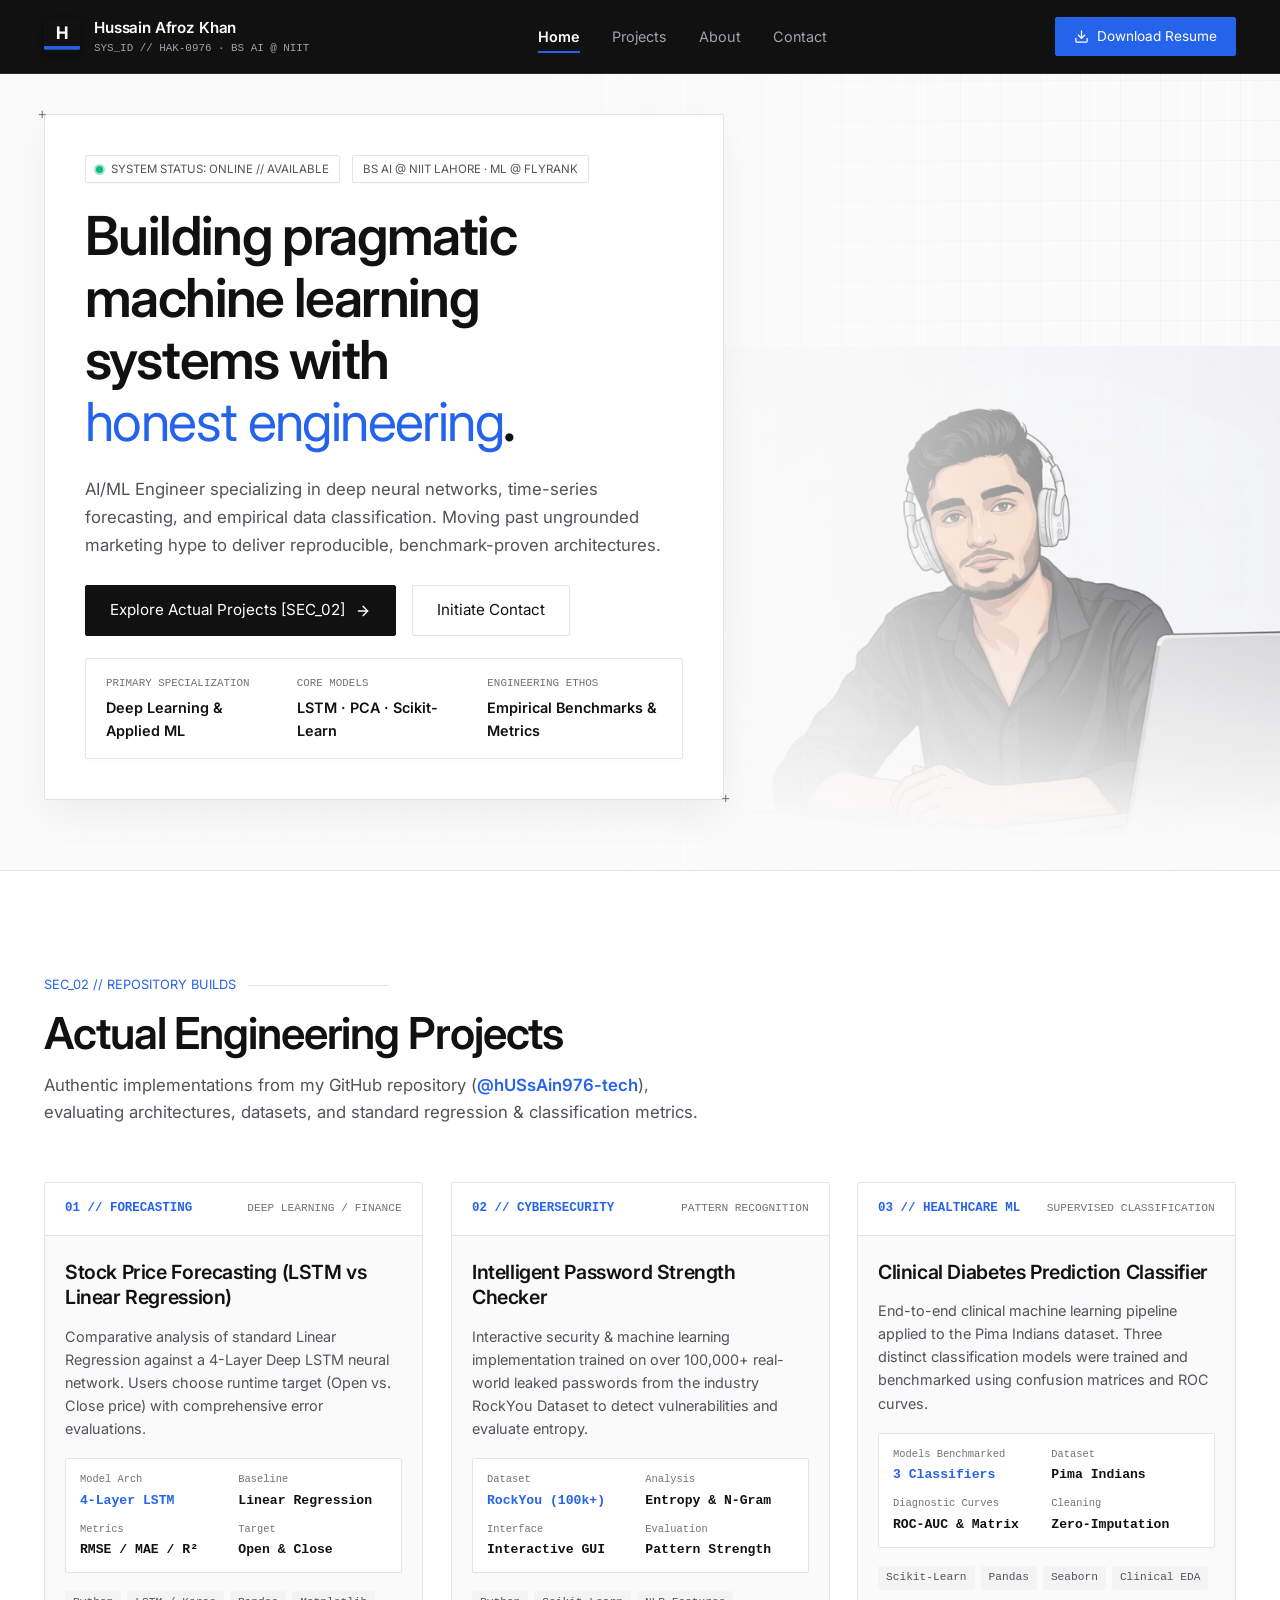
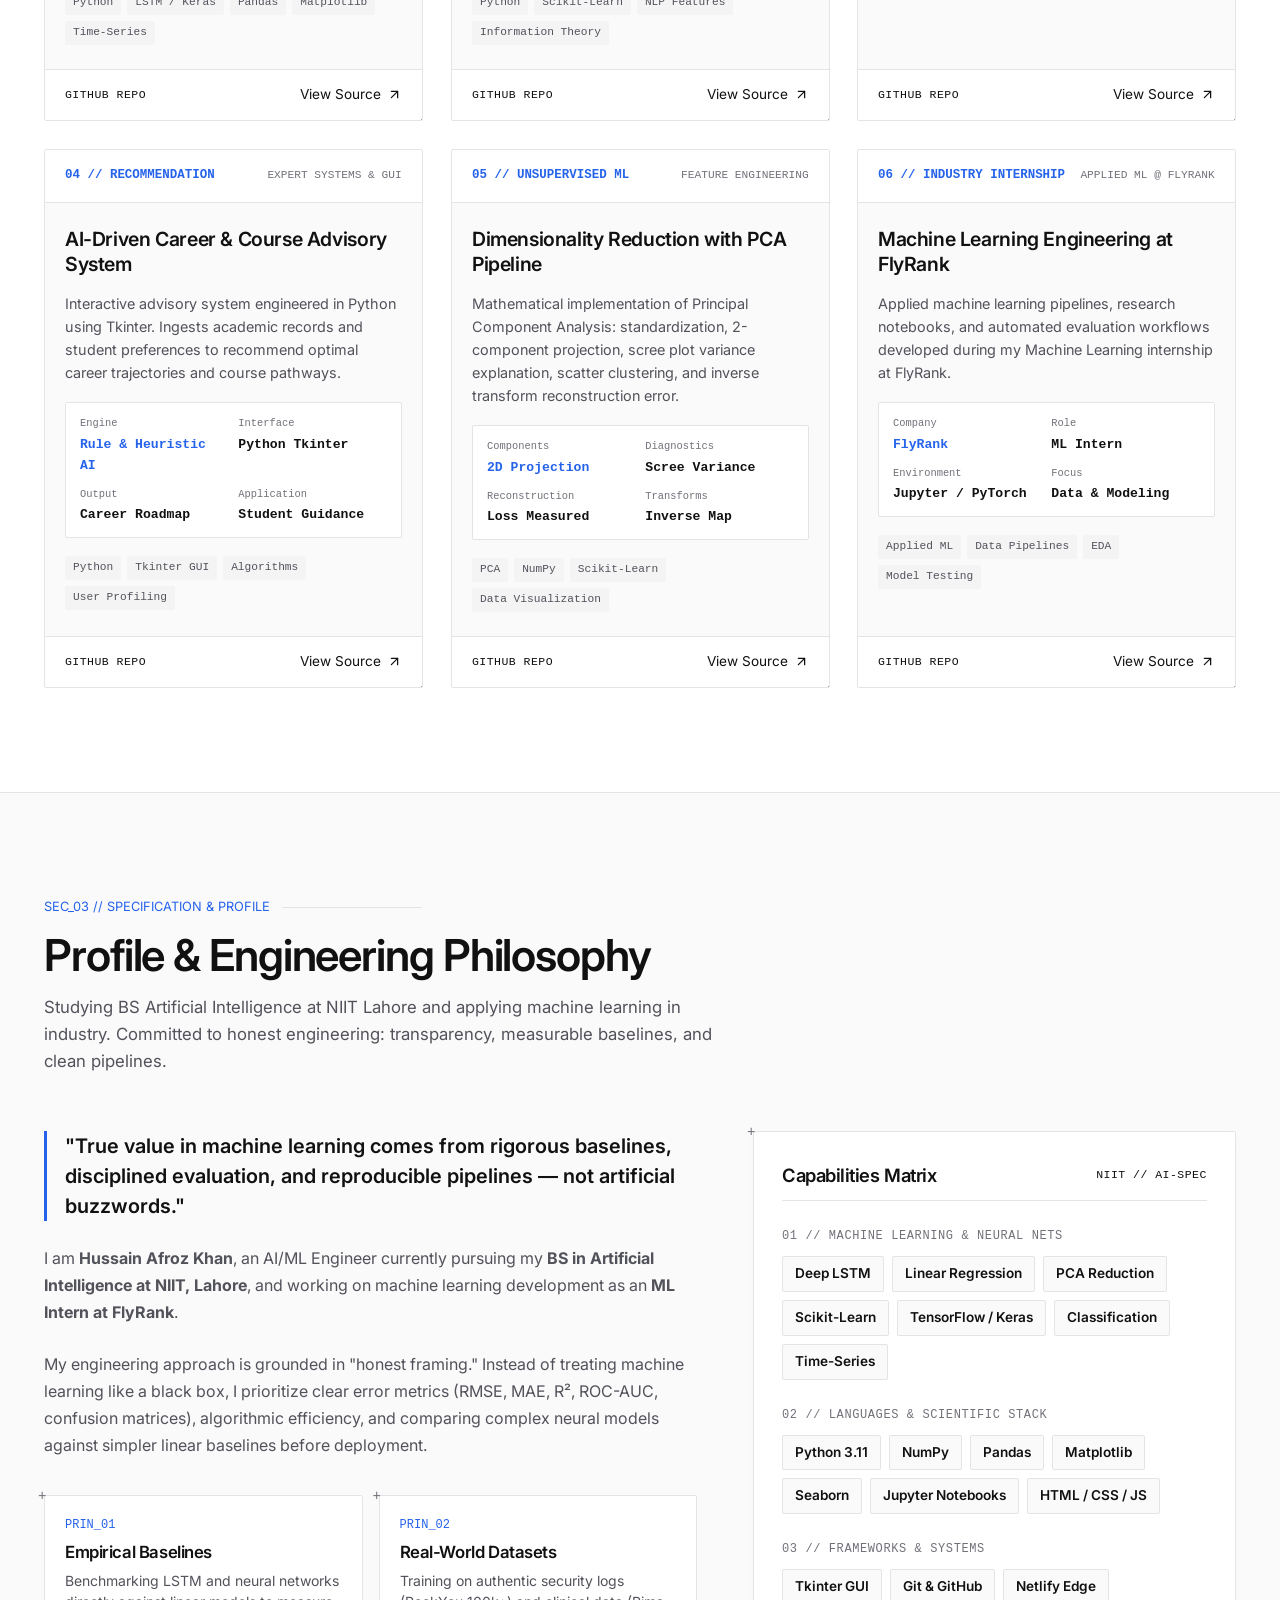
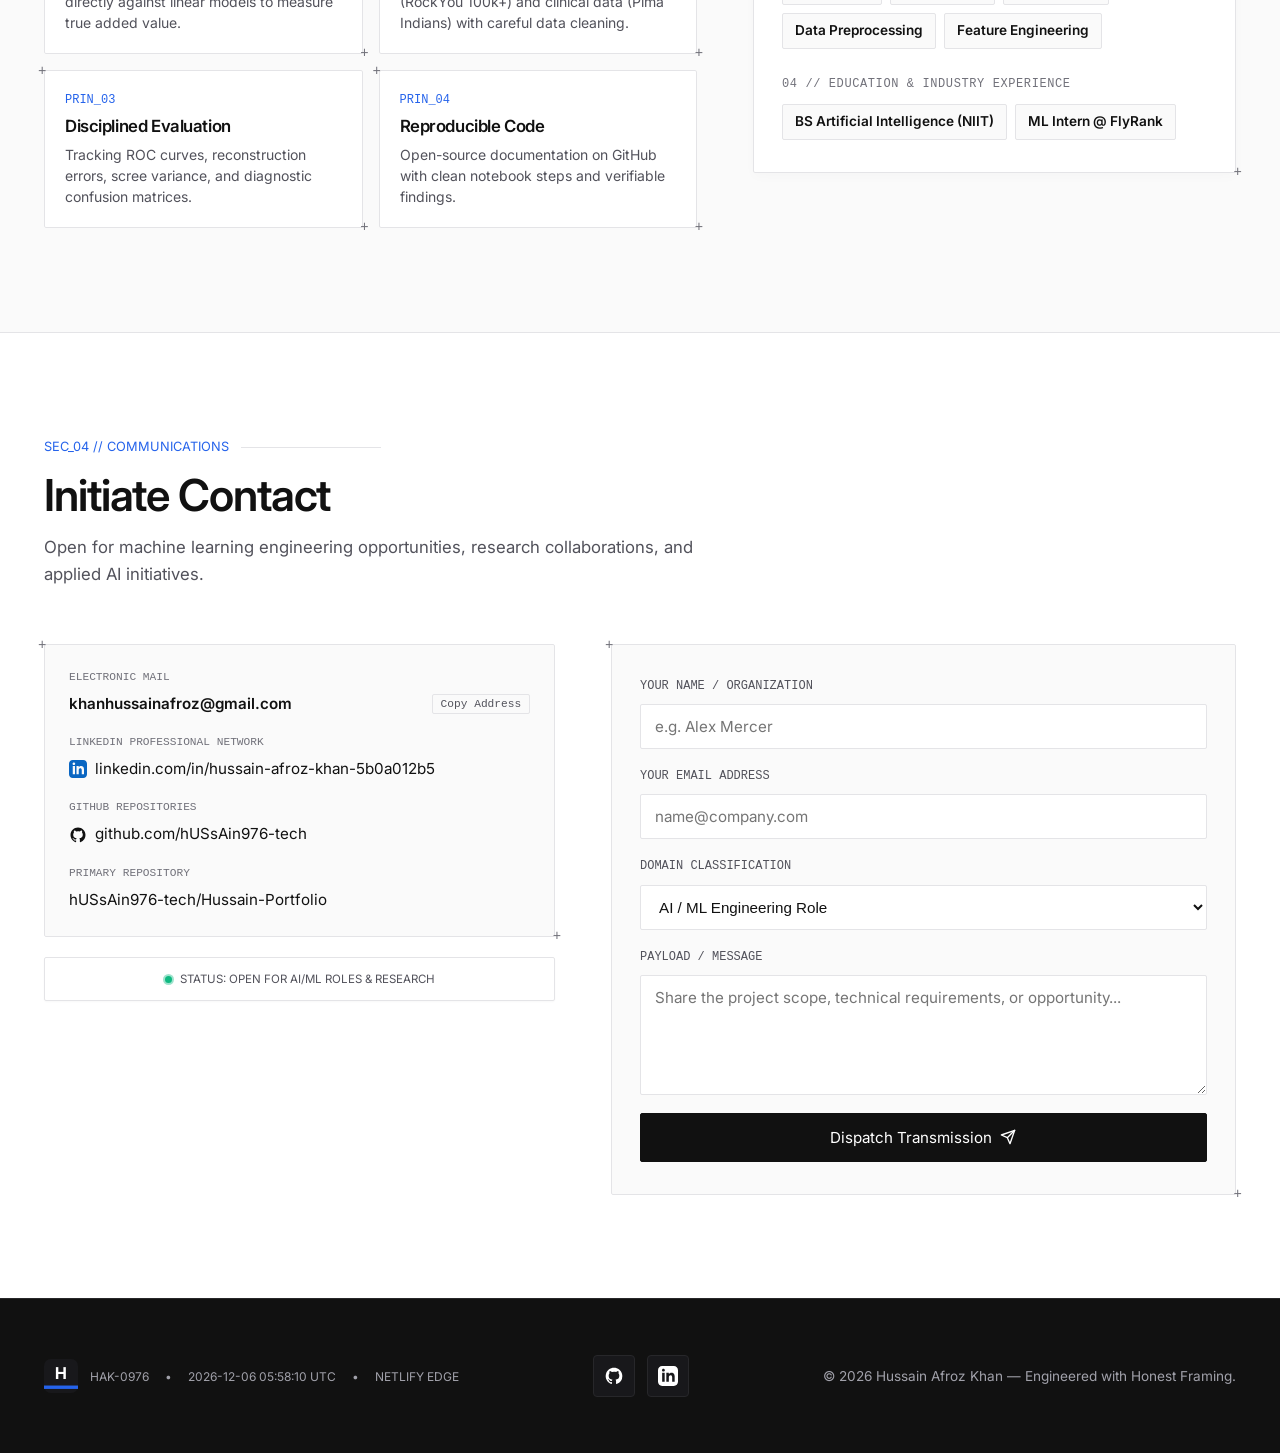
==== commit 70fbdc34: "Update portfolio: black navbar, original logo with blue line, hero workstation backdrop, Instagram-s" ====
--- a/index.html
+++ b/index.html
@@ -4,12 +4,12 @@
   <meta charset="UTF-8">
   <meta name="viewport" content="width=device-width, initial-scale=1.0">
   <title>Hussain Afroz Khan — AI/ML Engineer & Systems</title>
-  <meta name="description" content="AI & Machine Learning Engineer portfolio of Hussain Afroz Khan. Clean, honest engineering, high-performance neural systems, and reproducible benchmarks.">
+  <meta name="description" content="Portfolio of Hussain Afroz Khan — AI & Machine Learning Engineer studying BS Artificial Intelligence at NIIT Lahore. Real projects, honest framing, and empirical benchmarks.">
   
-  <!-- Favicon -->
-  <link rel="icon" href="data:image/svg+xml,<svg xmlns='http://www.w3.org/2000/svg' viewBox='0 0 100 100'><rect width='100' height='100' rx='16' fill='%23111111'/><rect x='0' y='82' width='100' height='18' fill='%232563EB'/><text x='50' y='60' font-family='sans-serif' font-size='50' font-weight='600' fill='white' text-anchor='middle'>H</text></svg>">
+  <!-- Favicon matching the requested logo (White H on Black with Blue Line) -->
+  <link rel="icon" href="data:image/svg+xml,<svg xmlns='http://www.w3.org/2000/svg' viewBox='0 0 100 100'><rect width='100' height='100' rx='20' fill='%23111111'/><rect x='0' y='78' width='100' height='10' fill='%232563EB'/><text x='50' y='58' font-family='Arial' font-size='48' font-weight='700' fill='white' text-anchor='middle'>H</text></svg>">
   
-  <!-- Inter Font (400 & 600 only) -->
+  <!-- Inter Font (400 regular & 600 semibold only) -->
   <link rel="preconnect" href="https://fonts.googleapis.com">
   <link rel="preconnect" href="https://fonts.gstatic.com" crossorigin>
   <link href="https://fonts.googleapis.com/css2?family=Inter:wght@400;600&display=swap" rel="stylesheet">
@@ -19,18 +19,26 @@
 </head>
 <body>
 
-  <!-- Top Sticky Navigation Bar -->
+  <!-- ====================================================================
+       NAVIGATION BAR (BLACK AS REQUESTED)
+       ==================================================================== -->
   <header class="site-header" id="siteHeader">
     <div class="container nav-container">
+      
+      <!-- Brand Logo with Black Background & Blue Line under H -->
       <a href="#home" class="brand" aria-label="Home">
-        <div class="brand-icon">H</div>
+        <svg class="brand-logo-svg" viewBox="0 0 100 100" xmlns="http://www.w3.org/2000/svg">
+          <rect width="100" height="100" rx="20" fill="#111111"/>
+          <rect x="0" y="78" width="100" height="10" fill="#2563EB"/>
+          <text x="50" y="58" font-family="'Inter', Arial, sans-serif" font-size="48" font-weight="700" fill="white" text-anchor="middle">H</text>
+        </svg>
         <div class="brand-info">
           <span class="brand-name">Hussain Afroz Khan</span>
-          <span class="brand-tag">SYS_ID // HAK-0976 · AI/ML</span>
+          <span class="brand-tag">SYS_ID // HAK-0976 · BS AI @ NIIT</span>
         </div>
       </a>
 
-      <!-- Desktop & Mobile Navigation Links -->
+      <!-- Navigation Links -->
       <ul class="nav-links" id="navLinks">
         <li><a href="#home" class="nav-link active">Home</a></li>
         <li><a href="#projects" class="nav-link">Projects</a></li>
@@ -61,94 +69,69 @@
 
   <main>
     <!-- ====================================================================
-         SECTION 01: HOME / HERO
+         SECTION 01: HOME / HERO WITH PHOTO AS WORKSTATION BACKDROP
          ==================================================================== -->
     <section class="hero" id="home">
-      <div class="container">
-        <div class="hero-grid">
+      
+      <!-- Background Character Layer: Illustrated Avatar at Desk -->
+      <div class="hero-backdrop-container">
+        <img 
+          src="assets/hero-avatar.jpg" 
+          alt="Hussain Afroz Khan workstation illustration" 
+          class="hero-backdrop-img"
+          loading="eager"
+        >
+        <div class="hero-backdrop-gradient"></div>
+      </div>
+
+      <div class="container hero-content-wrapper">
+        <!-- Floating Interactive HUD Card in front of backdrop -->
+        <div class="hero-main-card corner-frame reveal-on-scroll">
           
-          <!-- Hero Text Content -->
-          <div class="hero-content">
-            <div class="hero-meta">
-              <span class="tech-badge">
-                <span class="status-dot"></span>
-                <span>SYSTEM STATUS: ONLINE // AVAILABLE</span>
-              </span>
-              <span class="tech-badge">
-                <span>SPEC // AI & ML SYSTEMS</span>
-              </span>
-            </div>
-
-            <h1 class="hero-title">
-              Building pragmatic machine learning systems with <span class="highlight">honest engineering</span>.
-            </h1>
-
-            <p class="hero-summary">
-              AI/ML engineer dedicated to high-efficiency modeling, low-latency inference pipelines, and reproducible benchmarks. Moving past marketing hype to build intelligence that works reliably in production.
-            </p>
-
-            <div class="hero-actions">
-              <a href="#projects" class="btn-primary">
-                <span>Explore Projects [SEC_02]</span>
-                <svg width="16" height="16" viewBox="0 0 24 24" fill="none" stroke="currentColor" stroke-width="2" stroke-linecap="round" stroke-linejoin="round">
-                  <line x1="5" y1="12" x2="19" y2="12"></line>
-                  <polyline points="12 5 19 12 12 19"></polyline>
-                </svg>
-              </a>
-              <a href="#contact" class="btn-secondary">
-                <span>Initiate Contact</span>
-              </a>
-            </div>
-
-            <!-- Hero Engineering Telemetry -->
-            <div class="hero-telemetry">
-              <div class="telemetry-item">
-                <span class="telemetry-label">Primary Stack</span>
-                <span class="telemetry-val">PyTorch · Transformers · GCP</span>
-              </div>
-              <div class="telemetry-item">
-                <span class="telemetry-label">Core Paradigm</span>
-                <span class="telemetry-val">Applied ML & Anomaly Detection</span>
-              </div>
-              <div class="telemetry-item">
-                <span class="telemetry-label">Design Ethos</span>
-                <span class="telemetry-val">Honest Framing & Metrics</span>
-              </div>
-            </div>
-          </div>
-
-          <!-- Hero Graphic Identity Dossier (Avatar Portrait) -->
-          <div class="hero-visual">
-            <div class="identity-card corner-frame">
-              <div class="identity-header">
-                <span>DOSSIER // PERS-ID: HAK-0976</span>
-                <span>LOC: KARACHI [UTC+5]</span>
-              </div>
-
-              <div class="portrait-wrapper">
-                <img 
-                  src="assets/hero-avatar.jpg" 
-                  alt="Portrait illustration of Hussain Afroz Khan" 
-                  class="hero-avatar-img"
-                  width="560"
-                  height="373"
-                >
-                <div class="portrait-overlay-hud">
-                  <div>
-                    <div class="hud-title">Hussain Afroz Khan</div>
-                    <div class="hud-sub">AI & RESEARCH ENGINEER</div>
-                  </div>
-                  <div class="tech-badge">
-                    <span class="status-dot"></span>
-                    <span>ACTIVE</span>
-                  </div>
-                </div>
-              </div>
-
-              <div class="identity-footer">
-                <span>MODEL VER: 2026.09</span>
-                <span>GITHUB: @hUSsAin976-tech</span>
-              </div>
+          <div class="hero-meta">
+            <span class="tech-badge">
+              <span class="status-dot"></span>
+              <span>SYSTEM STATUS: ONLINE // AVAILABLE</span>
+            </span>
+            <span class="tech-badge">
+              <span>BS AI @ NIIT LAHORE · ML @ FLYRANK</span>
+            </span>
+          </div>
+
+          <h1 class="hero-title">
+            Building pragmatic machine learning systems with <span class="highlight">honest engineering</span>.
+          </h1>
+
+          <p class="hero-summary">
+            AI/ML Engineer specializing in deep neural networks, time-series forecasting, and empirical data classification. Moving past ungrounded marketing hype to deliver reproducible, benchmark-proven architectures.
+          </p>
+
+          <div class="hero-actions">
+            <a href="#projects" class="btn-primary">
+              <span>Explore Actual Projects [SEC_02]</span>
+              <svg width="16" height="16" viewBox="0 0 24 24" fill="none" stroke="currentColor" stroke-width="2" stroke-linecap="round" stroke-linejoin="round">
+                <line x1="5" y1="12" x2="19" y2="12"></line>
+                <polyline points="12 5 19 12 12 19"></polyline>
+              </svg>
+            </a>
+            <a href="#contact" class="btn-secondary">
+              <span>Initiate Contact</span>
+            </a>
+          </div>
+
+          <!-- Hero Telemetry HUD -->
+          <div class="hero-telemetry">
+            <div class="telemetry-item">
+              <span class="telemetry-label">Primary Specialization</span>
+              <span class="telemetry-val">Deep Learning & Applied ML</span>
+            </div>
+            <div class="telemetry-item">
+              <span class="telemetry-label">Core Models</span>
+              <span class="telemetry-val">LSTM · PCA · Scikit-Learn</span>
+            </div>
+            <div class="telemetry-item">
+              <span class="telemetry-label">Engineering Ethos</span>
+              <span class="telemetry-val">Empirical Benchmarks & Metrics</span>
             </div>
           </div>
 
@@ -157,348 +140,436 @@
     </section>
 
     <!-- ====================================================================
-         SECTION 02: PROJECTS
+         SECTION 02: ACTUAL GITHUB PROJECTS (Cards with Scroll Animations)
          ==================================================================== -->
     <section class="projects" id="projects">
       <div class="container">
         
-        <div class="section-header">
+        <div class="section-header reveal-on-scroll">
           <div class="section-meta">
-            <span>SEC_02 // SYSTEM BUILDS</span>
-          </div>
-          <h2 class="section-title">Selected Engineering Projects</h2>
+            <span>SEC_02 // REPOSITORY BUILDS</span>
+          </div>
+          <h2 class="section-title">Actual Engineering Projects</h2>
           <p class="section-subtitle">
-            Rigorous engineering implementations evaluated against concrete latency, accuracy, and operational throughput metrics.
+            Authentic implementations from my GitHub repository (<a href="https://github.com/hUSsAin976-tech" target="_blank" rel="noopener" style="color: var(--accent); text-decoration: none; font-weight: 600;">@hUSsAin976-tech</a>), evaluating architectures, datasets, and standard regression & classification metrics.
           </p>
         </div>
 
         <div class="projects-grid">
           
-          <!-- Project 01 -->
-          <article class="project-card corner-frame">
+          <!-- Project 01: Stock Price Forecasting -->
+          <article class="project-card corner-frame reveal-on-scroll stagger-1">
             <div class="project-card-header">
-              <span class="project-index">01 // SYS.VEC-SEARCH</span>
-              <span class="project-domain">Computer Vision & NLP</span>
+              <span class="project-index">01 // FORECASTING</span>
+              <span class="project-domain">Deep Learning / Finance</span>
             </div>
             <div class="project-card-body">
-              <h3 class="project-title">Multi-Modal Vision-Language Retrieval Pipeline</h3>
+              <h3 class="project-title">Stock Price Forecasting (LSTM vs Linear Regression)</h3>
               <p class="project-desc">
-                High-throughput cross-modal semantic search engine pairing dual deep neural encoders with hierarchical navigable small-world (HNSW) vector indexing for instantaneous visual matching.
+                Comparative analysis of standard Linear Regression against a 4-Layer Deep LSTM neural network. Users choose runtime target (Open vs. Close price) with comprehensive error evaluations.
               </p>
               
               <div class="project-specs">
                 <div class="spec-item">
-                  <span class="spec-name">Latency Benchmark</span>
-                  <span class="spec-value highlight">&lt; 42ms / query</span>
-                </div>
-                <div class="spec-item">
-                  <span class="spec-name">Index Capacity</span>
-                  <span class="spec-value">1.2M+ Vectors</span>
-                </div>
-                <div class="spec-item">
-                  <span class="spec-name">Precision@5</span>
-                  <span class="spec-value">94.8% Top-K</span>
-                </div>
-                <div class="spec-item">
-                  <span class="spec-name">Quantization</span>
-                  <span class="spec-value">FP16 / Int8</span>
+                  <span class="spec-name">Model Arch</span>
+                  <span class="spec-value highlight">4-Layer LSTM</span>
+                </div>
+                <div class="spec-item">
+                  <span class="spec-name">Baseline</span>
+                  <span class="spec-value">Linear Regression</span>
+                </div>
+                <div class="spec-item">
+                  <span class="spec-name">Metrics</span>
+                  <span class="spec-value">RMSE / MAE / R²</span>
+                </div>
+                <div class="spec-item">
+                  <span class="spec-name">Target</span>
+                  <span class="spec-value">Open & Close</span>
                 </div>
               </div>
 
               <div class="stack-tags">
-                <span class="stack-tag">PyTorch</span>
-                <span class="stack-tag">FAISS</span>
-                <span class="stack-tag">Transformers</span>
-                <span class="stack-tag">FastAPI</span>
-                <span class="stack-tag">Docker</span>
+                <span class="stack-tag">Python</span>
+                <span class="stack-tag">LSTM / Keras</span>
+                <span class="stack-tag">Pandas</span>
+                <span class="stack-tag">Matplotlib</span>
+                <span class="stack-tag">Time-Series</span>
               </div>
             </div>
             <div class="project-card-footer">
-              <span class="mono-tag">STATUS: BENCHMARKED</span>
-              <div class="project-links">
-                <a href="https://github.com/hUSsAin976-tech/Hussain-Portfolio" target="_blank" rel="noopener" class="project-link">
-                  <span>Source Repo</span>
-                  <svg viewBox="0 0 24 24" fill="none" stroke="currentColor" stroke-width="2" stroke-linecap="round" stroke-linejoin="round">
-                    <line x1="7" y1="17" x2="17" y2="7"></line>
-                    <polyline points="7 7 17 7 17 17"></polyline>
-                  </svg>
-                </a>
-              </div>
+              <span class="mono-tag">GITHUB REPO</span>
+              <a href="https://github.com/hUSsAin976-tech/Stock-price-Forecasting-Project-Using-LSTM-and-Linear-Regression" target="_blank" rel="noopener" class="project-link">
+                <span>View Source</span>
+                <svg viewBox="0 0 24 24" fill="none" stroke="currentColor" stroke-width="2" stroke-linecap="round" stroke-linejoin="round">
+                  <line x1="7" y1="17" x2="17" y2="7"></line>
+                  <polyline points="7 7 17 7 17 17"></polyline>
+                </svg>
+              </a>
             </div>
           </article>
 
-          <!-- Project 02 -->
-          <article class="project-card corner-frame">
+          <!-- Project 02: Intelligent Password Strength Checker -->
+          <article class="project-card corner-frame reveal-on-scroll stagger-2">
             <div class="project-card-header">
-              <span class="project-index">02 // SYS.TELEMETRY</span>
-              <span class="project-domain">Time-Series & Cloud ML</span>
+              <span class="project-index">02 // CYBERSECURITY</span>
+              <span class="project-domain">Pattern Recognition</span>
             </div>
             <div class="project-card-body">
-              <h3 class="project-title">Real-Time Predictive Telemetry & Anomaly Detector</h3>
+              <h3 class="project-title">Intelligent Password Strength Checker</h3>
               <p class="project-desc">
-                Continuous temporal anomaly detection engine built for streaming telemetry data. Utilizes temporal attention networks to detect sensor drift and predictive fault signatures before outages occur.
+                Interactive security & machine learning implementation trained on over 100,000+ real-world leaked passwords from the industry RockYou Dataset to detect vulnerabilities and evaluate entropy.
               </p>
               
               <div class="project-specs">
                 <div class="spec-item">
-                  <span class="spec-name">F1 Score</span>
-                  <span class="spec-value highlight">98.4% Accuracy</span>
-                </div>
-                <div class="spec-item">
-                  <span class="spec-name">Ingestion Rate</span>
-                  <span class="spec-value">15k events/sec</span>
-                </div>
-                <div class="spec-item">
-                  <span class="spec-name">Early Warning</span>
-                  <span class="spec-value">~18 min lead</span>
-                </div>
-                <div class="spec-item">
-                  <span class="spec-name">Storage Tier</span>
-                  <span class="spec-value">GCP BigQuery</span>
+                  <span class="spec-name">Dataset</span>
+                  <span class="spec-value highlight">RockYou (100k+)</span>
+                </div>
+                <div class="spec-item">
+                  <span class="spec-name">Analysis</span>
+                  <span class="spec-value">Entropy & N-Gram</span>
+                </div>
+                <div class="spec-item">
+                  <span class="spec-name">Interface</span>
+                  <span class="spec-value">Interactive GUI</span>
+                </div>
+                <div class="spec-item">
+                  <span class="spec-name">Evaluation</span>
+                  <span class="spec-value">Pattern Strength</span>
                 </div>
               </div>
 
               <div class="stack-tags">
                 <span class="stack-tag">Python</span>
-                <span class="stack-tag">BigQuery ML</span>
                 <span class="stack-tag">Scikit-Learn</span>
-                <span class="stack-tag">Cloud Pub/Sub</span>
-                <span class="stack-tag">Time-Series</span>
+                <span class="stack-tag">NLP Features</span>
+                <span class="stack-tag">Information Theory</span>
               </div>
             </div>
             <div class="project-card-footer">
-              <span class="mono-tag">STATUS: PRODUCTION</span>
-              <div class="project-links">
-                <a href="https://github.com/hUSsAin976-tech/Hussain-Portfolio" target="_blank" rel="noopener" class="project-link">
-                  <span>Source Repo</span>
-                  <svg viewBox="0 0 24 24" fill="none" stroke="currentColor" stroke-width="2" stroke-linecap="round" stroke-linejoin="round">
-                    <line x1="7" y1="17" x2="17" y2="7"></line>
-                    <polyline points="7 7 17 7 17 17"></polyline>
-                  </svg>
-                </a>
-              </div>
+              <span class="mono-tag">GITHUB REPO</span>
+              <a href="https://github.com/hUSsAin976-tech/Intelligent-Password-Strength-Checker" target="_blank" rel="noopener" class="project-link">
+                <span>View Source</span>
+                <svg viewBox="0 0 24 24" fill="none" stroke="currentColor" stroke-width="2" stroke-linecap="round" stroke-linejoin="round">
+                  <line x1="7" y1="17" x2="17" y2="7"></line>
+                  <polyline points="7 7 17 7 17 17"></polyline>
+                </svg>
+              </a>
             </div>
           </article>
 
-          <!-- Project 03 -->
-          <article class="project-card corner-frame">
+          <!-- Project 03: Diabetes Prediction Clinical Dataset -->
+          <article class="project-card corner-frame reveal-on-scroll stagger-3">
             <div class="project-card-header">
-              <span class="project-index">03 // SYS.AGENT-RUN</span>
-              <span class="project-domain">Agentic AI & LLMs</span>
+              <span class="project-index">03 // HEALTHCARE ML</span>
+              <span class="project-domain">Supervised Classification</span>
             </div>
             <div class="project-card-body">
-              <h3 class="project-title">Autonomous Agent Tool Orchestration Framework</h3>
+              <h3 class="project-title">Clinical Diabetes Prediction Classifier</h3>
               <p class="project-desc">
-                Deterministic agent execution framework equipped with typed JSON tool calling, self-correcting evaluation loops, and rollback capabilities for robust multi-step research and code tasks.
+                End-to-end clinical machine learning pipeline applied to the Pima Indians dataset. Three distinct classification models were trained and benchmarked using confusion matrices and ROC curves.
               </p>
               
               <div class="project-specs">
                 <div class="spec-item">
-                  <span class="spec-name">Tool Reliability</span>
-                  <span class="spec-value highlight">99.1% Valid Schemas</span>
-                </div>
-                <div class="spec-item">
-                  <span class="spec-name">Context Window</span>
-                  <span class="spec-value">Dynamic Pruning</span>
-                </div>
-                <div class="spec-item">
-                  <span class="spec-name">Recovery Loop</span>
-                  <span class="spec-value">&lt; 2 retries avg</span>
-                </div>
-                <div class="spec-item">
-                  <span class="spec-name">Safety Checks</span>
-                  <span class="spec-value">Strict Sandboxing</span>
+                  <span class="spec-name">Models Benchmarked</span>
+                  <span class="spec-value highlight">3 Classifiers</span>
+                </div>
+                <div class="spec-item">
+                  <span class="spec-name">Dataset</span>
+                  <span class="spec-value">Pima Indians</span>
+                </div>
+                <div class="spec-item">
+                  <span class="spec-name">Diagnostic Curves</span>
+                  <span class="spec-value">ROC-AUC & Matrix</span>
+                </div>
+                <div class="spec-item">
+                  <span class="spec-name">Cleaning</span>
+                  <span class="spec-value">Zero-Imputation</span>
                 </div>
               </div>
 
               <div class="stack-tags">
-                <span class="stack-tag">LLM APIs</span>
-                <span class="stack-tag">Python</span>
-                <span class="stack-tag">JSON Schema</span>
-                <span class="stack-tag">Vector DB</span>
-                <span class="stack-tag">AsyncIO</span>
+                <span class="stack-tag">Scikit-Learn</span>
+                <span class="stack-tag">Pandas</span>
+                <span class="stack-tag">Seaborn</span>
+                <span class="stack-tag">Clinical EDA</span>
               </div>
             </div>
             <div class="project-card-footer">
-              <span class="mono-tag">STATUS: ACTIVE RESEARCH</span>
-              <div class="project-links">
-                <a href="https://github.com/hUSsAin976-tech/Hussain-Portfolio" target="_blank" rel="noopener" class="project-link">
-                  <span>Source Repo</span>
-                  <svg viewBox="0 0 24 24" fill="none" stroke="currentColor" stroke-width="2" stroke-linecap="round" stroke-linejoin="round">
-                    <line x1="7" y1="17" x2="17" y2="7"></line>
-                    <polyline points="7 7 17 7 17 17"></polyline>
-                  </svg>
-                </a>
-              </div>
+              <span class="mono-tag">GITHUB REPO</span>
+              <a href="https://github.com/hUSsAin976-tech/Diabetes-Prediction-Using-Clinical-Dataset" target="_blank" rel="noopener" class="project-link">
+                <span>View Source</span>
+                <svg viewBox="0 0 24 24" fill="none" stroke="currentColor" stroke-width="2" stroke-linecap="round" stroke-linejoin="round">
+                  <line x1="7" y1="17" x2="17" y2="7"></line>
+                  <polyline points="7 7 17 7 17 17"></polyline>
+                </svg>
+              </a>
             </div>
           </article>
 
-          <!-- Project 04 -->
-          <article class="project-card corner-frame">
+          <!-- Project 04: AI-Driven Career & Course Advisory -->
+          <article class="project-card corner-frame reveal-on-scroll stagger-4">
             <div class="project-card-header">
-              <span class="project-index">04 // SYS.EDGE-AUDIO</span>
-              <span class="project-domain">Edge Computing & Optimization</span>
+              <span class="project-index">04 // RECOMMENDATION</span>
+              <span class="project-domain">Expert Systems & GUI</span>
             </div>
             <div class="project-card-body">
-              <h3 class="project-title">Quantized Edge Neural Audio Classifier</h3>
+              <h3 class="project-title">AI-Driven Career & Course Advisory System</h3>
               <p class="project-desc">
-                Lightweight convolutional-transformer model compressed for micro-power embedded targets, performing real-time spectral audio event classification with minimal compute footprint.
+                Interactive advisory system engineered in Python using Tkinter. Ingests academic records and student preferences to recommend optimal career trajectories and course pathways.
               </p>
               
               <div class="project-specs">
                 <div class="spec-item">
-                  <span class="spec-name">Model Footprint</span>
-                  <span class="spec-value highlight">4.2 MB Quantized</span>
-                </div>
-                <div class="spec-item">
-                  <span class="spec-name">Inference Time</span>
-                  <span class="spec-value">11ms on CPU</span>
-                </div>
-                <div class="spec-item">
-                  <span class="spec-name">Power Draw</span>
-                  <span class="spec-value">&lt; 1.5 Watts</span>
-                </div>
-                <div class="spec-item">
-                  <span class="spec-name">Compression</span>
-                  <span class="spec-value">4x Reduction</span>
+                  <span class="spec-name">Engine</span>
+                  <span class="spec-value highlight">Rule & Heuristic AI</span>
+                </div>
+                <div class="spec-item">
+                  <span class="spec-name">Interface</span>
+                  <span class="spec-value">Python Tkinter</span>
+                </div>
+                <div class="spec-item">
+                  <span class="spec-name">Output</span>
+                  <span class="spec-value">Career Roadmap</span>
+                </div>
+                <div class="spec-item">
+                  <span class="spec-name">Application</span>
+                  <span class="spec-value">Student Guidance</span>
                 </div>
               </div>
 
               <div class="stack-tags">
-                <span class="stack-tag">ONNX Runtime</span>
-                <span class="stack-tag">TensorFlow Lite</span>
-                <span class="stack-tag">DSP / Mel-Spectra</span>
-                <span class="stack-tag">C++ / Python</span>
+                <span class="stack-tag">Python</span>
+                <span class="stack-tag">Tkinter GUI</span>
+                <span class="stack-tag">Algorithms</span>
+                <span class="stack-tag">User Profiling</span>
               </div>
             </div>
             <div class="project-card-footer">
-              <span class="mono-tag">STATUS: VALIDATED</span>
-              <div class="project-links">
-                <a href="https://github.com/hUSsAin976-tech/Hussain-Portfolio" target="_blank" rel="noopener" class="project-link">
-                  <span>Source Repo</span>
-                  <svg viewBox="0 0 24 24" fill="none" stroke="currentColor" stroke-width="2" stroke-linecap="round" stroke-linejoin="round">
-                    <line x1="7" y1="17" x2="17" y2="7"></line>
-                    <polyline points="7 7 17 7 17 17"></polyline>
-                  </svg>
-                </a>
-              </div>
+              <span class="mono-tag">GITHUB REPO</span>
+              <a href="https://github.com/hUSsAin976-tech/AI-Driven-Career-Course-Advisory-Management-System" target="_blank" rel="noopener" class="project-link">
+                <span>View Source</span>
+                <svg viewBox="0 0 24 24" fill="none" stroke="currentColor" stroke-width="2" stroke-linecap="round" stroke-linejoin="round">
+                  <line x1="7" y1="17" x2="17" y2="7"></line>
+                  <polyline points="7 7 17 7 17 17"></polyline>
+                </svg>
+              </a>
             </div>
           </article>
 
+          <!-- Project 05: Dimensionality Reduction with PCA -->
+          <article class="project-card corner-frame reveal-on-scroll stagger-5">
+            <div class="project-card-header">
+              <span class="project-index">05 // UNSUPERVISED ML</span>
+              <span class="project-domain">Feature Engineering</span>
+            </div>
+            <div class="project-card-body">
+              <h3 class="project-title">Dimensionality Reduction with PCA Pipeline</h3>
+              <p class="project-desc">
+                Mathematical implementation of Principal Component Analysis: standardization, 2-component projection, scree plot variance explanation, scatter clustering, and inverse transform reconstruction error.
+              </p>
+              
+              <div class="project-specs">
+                <div class="spec-item">
+                  <span class="spec-name">Components</span>
+                  <span class="spec-value highlight">2D Projection</span>
+                </div>
+                <div class="spec-item">
+                  <span class="spec-name">Diagnostics</span>
+                  <span class="spec-value">Scree Variance</span>
+                </div>
+                <div class="spec-item">
+                  <span class="spec-name">Reconstruction</span>
+                  <span class="spec-value">Loss Measured</span>
+                </div>
+                <div class="spec-item">
+                  <span class="spec-name">Transforms</span>
+                  <span class="spec-value">Inverse Map</span>
+                </div>
+              </div>
+
+              <div class="stack-tags">
+                <span class="stack-tag">PCA</span>
+                <span class="stack-tag">NumPy</span>
+                <span class="stack-tag">Scikit-Learn</span>
+                <span class="stack-tag">Data Visualization</span>
+              </div>
+            </div>
+            <div class="project-card-footer">
+              <span class="mono-tag">GITHUB REPO</span>
+              <a href="https://github.com/hUSsAin976-tech/Dimensionality-Reduction-with-PCA" target="_blank" rel="noopener" class="project-link">
+                <span>View Source</span>
+                <svg viewBox="0 0 24 24" fill="none" stroke="currentColor" stroke-width="2" stroke-linecap="round" stroke-linejoin="round">
+                  <line x1="7" y1="17" x2="17" y2="7"></line>
+                  <polyline points="7 7 17 7 17 17"></polyline>
+                </svg>
+              </a>
+            </div>
+          </article>
+
+          <!-- Project 06: FlyRank ML Internship Work -->
+          <article class="project-card corner-frame reveal-on-scroll stagger-6">
+            <div class="project-card-header">
+              <span class="project-index">06 // INDUSTRY INTERNSHIP</span>
+              <span class="project-domain">Applied ML @ FlyRank</span>
+            </div>
+            <div class="project-card-body">
+              <h3 class="project-title">Machine Learning Engineering at FlyRank</h3>
+              <p class="project-desc">
+                Applied machine learning pipelines, research notebooks, and automated evaluation workflows developed during my Machine Learning internship at FlyRank.
+              </p>
+              
+              <div class="project-specs">
+                <div class="spec-item">
+                  <span class="spec-name">Company</span>
+                  <span class="spec-value highlight">FlyRank</span>
+                </div>
+                <div class="spec-item">
+                  <span class="spec-name">Role</span>
+                  <span class="spec-value">ML Intern</span>
+                </div>
+                <div class="spec-item">
+                  <span class="spec-name">Environment</span>
+                  <span class="spec-value">Jupyter / PyTorch</span>
+                </div>
+                <div class="spec-item">
+                  <span class="spec-name">Focus</span>
+                  <span class="spec-value">Data & Modeling</span>
+                </div>
+              </div>
+
+              <div class="stack-tags">
+                <span class="stack-tag">Applied ML</span>
+                <span class="stack-tag">Data Pipelines</span>
+                <span class="stack-tag">EDA</span>
+                <span class="stack-tag">Model Testing</span>
+              </div>
+            </div>
+            <div class="project-card-footer">
+              <span class="mono-tag">GITHUB REPO</span>
+              <a href="https://github.com/hUSsAin976-tech/ML-internship-at-FlyRank" target="_blank" rel="noopener" class="project-link">
+                <span>View Source</span>
+                <svg viewBox="0 0 24 24" fill="none" stroke="currentColor" stroke-width="2" stroke-linecap="round" stroke-linejoin="round">
+                  <line x1="7" y1="17" x2="17" y2="7"></line>
+                  <polyline points="7 7 17 7 17 17"></polyline>
+                </svg>
+              </a>
+            </div>
+          </article>
+
         </div>
       </div>
     </section>
 
     <!-- ====================================================================
-         SECTION 03: ABOUT
+         SECTION 03: ABOUT (Real Bio & Honest Framing)
          ==================================================================== -->
     <section class="about" id="about">
       <div class="container">
         
-        <div class="section-header">
+        <div class="section-header reveal-on-scroll">
           <div class="section-meta">
-            <span>SEC_03 // SPECIFICATION & IDENTITY</span>
-          </div>
-          <h2 class="section-title">Honest Framing & Engineering Dossier</h2>
+            <span>SEC_03 // SPECIFICATION & PROFILE</span>
+          </div>
+          <h2 class="section-title">Profile & Engineering Philosophy</h2>
           <p class="section-subtitle">
-            An engineering perspective that respects empirical evidence, clean infrastructure, and computational pragmatism over ungrounded claims.
+            Studying BS Artificial Intelligence at NIIT Lahore and applying machine learning in industry. Committed to honest engineering: transparency, measurable baselines, and clean pipelines.
           </p>
         </div>
 
         <div class="about-grid">
           
-          <!-- Narrative & Philosophy -->
-          <div class="about-dossier">
+          <!-- Narrative & Real Background -->
+          <div class="about-dossier reveal-on-scroll stagger-1">
             <p class="dossier-statement">
-              "Great machine learning systems aren't defined by model size alone, but by predictable behavior, clean data contracts, and uncompromising latency efficiency."
+              "True value in machine learning comes from rigorous baselines, disciplined evaluation, and reproducible pipelines — not artificial buzzwords."
             </p>
 
             <p class="about-text">
-              I am an AI/ML engineer focused on building practical, production-grade intelligence. My work centers on the intersection of deep learning architectures, scalable cloud infrastructure, and rigorous empirical validation.
+              I am <strong>Hussain Afroz Khan</strong>, an AI/ML Engineer currently pursuing my <strong>BS in Artificial Intelligence at NIIT, Lahore</strong>, and working on machine learning development as an <strong>ML Intern at FlyRank</strong>.
             </p>
 
             <p class="about-text">
-              I favor transparent evaluation protocols over vanity metrics: understanding failure modes, tracking data drift, quantifying inference costs, and selecting simpler architectures whenever they meet performance objectives.
+              My engineering approach is grounded in "honest framing." Instead of treating machine learning like a black box, I prioritize clear error metrics (RMSE, MAE, R², ROC-AUC, confusion matrices), algorithmic efficiency, and comparing complex neural models against simpler linear baselines before deployment.
             </p>
 
             <div class="philosophy-grid">
               <div class="philosophy-card corner-frame">
                 <div class="philosophy-num">PRIN_01</div>
                 <h4 class="philosophy-title">Empirical Baselines</h4>
-                <p class="philosophy-desc">Always test against deterministic baselines before committing complex neural architectures.</p>
+                <p class="philosophy-desc">Benchmarking LSTM and neural networks directly against linear models to measure true added value.</p>
               </div>
 
               <div class="philosophy-card corner-frame">
                 <div class="philosophy-num">PRIN_02</div>
-                <h4 class="philosophy-title">Clean Data Contracts</h4>
-                <p class="philosophy-desc">Data hygiene, schema validations, and drift monitors outweigh model complexity every time.</p>
+                <h4 class="philosophy-title">Real-World Datasets</h4>
+                <p class="philosophy-desc">Training on authentic security logs (RockYou 100k+) and clinical data (Pima Indians) with careful data cleaning.</p>
               </div>
 
               <div class="philosophy-card corner-frame">
                 <div class="philosophy-num">PRIN_03</div>
-                <h4 class="philosophy-title">Latency & Budget</h4>
-                <p class="philosophy-desc">Inference speed and memory footprints must be treated as first-class architectural constraints.</p>
+                <h4 class="philosophy-title">Disciplined Evaluation</h4>
+                <p class="philosophy-desc">Tracking ROC curves, reconstruction errors, scree variance, and diagnostic confusion matrices.</p>
               </div>
 
               <div class="philosophy-card corner-frame">
                 <div class="philosophy-num">PRIN_04</div>
-                <h4 class="philosophy-title">Reproducibility</h4>
-                <p class="philosophy-desc">Deterministic seeds, versioned training pipelines, and documented artifact checkpoints.</p>
-              </div>
-            </div>
-          </div>
-
-          <!-- Tech Capabilities Matrix -->
-          <div class="tech-capabilities corner-frame">
+                <h4 class="philosophy-title">Reproducible Code</h4>
+                <p class="philosophy-desc">Open-source documentation on GitHub with clean notebook steps and verifiable findings.</p>
+              </div>
+            </div>
+          </div>
+
+          <!-- Capabilities Matrix -->
+          <div class="tech-capabilities corner-frame reveal-on-scroll stagger-2">
             <div class="capabilities-header">
               <h3 class="capabilities-title">Capabilities Matrix</h3>
-              <span class="mono-tag">AUDIT_PASSED</span>
+              <span class="mono-tag">NIIT // AI-SPEC</span>
             </div>
 
             <div class="tech-group">
-              <span class="tech-group-title">01 // Deep Learning & Frameworks</span>
+              <span class="tech-group-title">01 // Machine Learning & Neural Nets</span>
               <div class="tech-chips">
-                <span class="tech-chip">PyTorch</span>
-                <span class="tech-chip">TensorFlow</span>
-                <span class="tech-chip">Hugging Face</span>
+                <span class="tech-chip">Deep LSTM</span>
+                <span class="tech-chip">Linear Regression</span>
+                <span class="tech-chip">PCA Reduction</span>
                 <span class="tech-chip">Scikit-Learn</span>
-                <span class="tech-chip">OpenCV</span>
-                <span class="tech-chip">FAISS</span>
-                <span class="tech-chip">ONNX</span>
+                <span class="tech-chip">TensorFlow / Keras</span>
+                <span class="tech-chip">Classification</span>
+                <span class="tech-chip">Time-Series</span>
               </div>
             </div>
 
             <div class="tech-group">
-              <span class="tech-group-title">02 // Cloud & Infrastructure</span>
+              <span class="tech-group-title">02 // Languages & Scientific Stack</span>
               <div class="tech-chips">
-                <span class="tech-chip">Google Cloud (GCP)</span>
-                <span class="tech-chip">BigQuery ML</span>
-                <span class="tech-chip">Docker</span>
-                <span class="tech-chip">Linux</span>
-                <span class="tech-chip">Git / GitHub</span>
-                <span class="tech-chip">Netlify CI/CD</span>
-                <span class="tech-chip">REST APIs</span>
+                <span class="tech-chip">Python 3.11</span>
+                <span class="tech-chip">NumPy</span>
+                <span class="tech-chip">Pandas</span>
+                <span class="tech-chip">Matplotlib</span>
+                <span class="tech-chip">Seaborn</span>
+                <span class="tech-chip">Jupyter Notebooks</span>
+                <span class="tech-chip">HTML / CSS / JS</span>
               </div>
             </div>
 
             <div class="tech-group">
-              <span class="tech-group-title">03 // Languages & Scientific Computing</span>
+              <span class="tech-group-title">03 // Frameworks & Systems</span>
               <div class="tech-chips">
-                <span class="tech-chip">Python 3.11+</span>
-                <span class="tech-chip">NumPy / Pandas</span>
-                <span class="tech-chip">SQL / BigQuery</span>
-                <span class="tech-chip">HTML5 / CSS / JS</span>
-                <span class="tech-chip">Bash / PowerShell</span>
+                <span class="tech-chip">Tkinter GUI</span>
+                <span class="tech-chip">Git & GitHub</span>
+                <span class="tech-chip">Netlify Edge</span>
+                <span class="tech-chip">Data Preprocessing</span>
+                <span class="tech-chip">Feature Engineering</span>
               </div>
             </div>
 
             <div class="tech-group">
-              <span class="tech-group-title">04 // Core Disciplines</span>
+              <span class="tech-group-title">04 // Education & Industry Experience</span>
               <div class="tech-chips">
-                <span class="tech-chip">Computer Vision</span>
-                <span class="tech-chip">Time-Series Forecasting</span>
-                <span class="tech-chip">Agent Tool Orchestration</span>
-                <span class="tech-chip">Model Quantization</span>
+                <span class="tech-chip">BS Artificial Intelligence (NIIT)</span>
+                <span class="tech-chip">ML Intern @ FlyRank</span>
               </div>
             </div>
 
@@ -510,26 +581,27 @@
     </section>
 
     <!-- ====================================================================
-         SECTION 04: CONTACT
+         SECTION 04: CONTACT (With LinkedIn & Direct Channels)
          ==================================================================== -->
     <section class="contact" id="contact">
       <div class="container">
         
-        <div class="section-header">
+        <div class="section-header reveal-on-scroll">
           <div class="section-meta">
-            <span>SEC_04 // TRANSMISSION & COMMUNICATIONS</span>
+            <span>SEC_04 // COMMUNICATIONS</span>
           </div>
           <h2 class="section-title">Initiate Contact</h2>
           <p class="section-subtitle">
-            Open for research collaborations, engineering roles, and pragmatic AI consulting. Direct response within 24 operational hours.
+            Open for machine learning engineering opportunities, research collaborations, and applied AI initiatives.
           </p>
         </div>
 
         <div class="contact-grid">
           
-          <!-- Contact Info & Quick Channels -->
-          <div class="contact-info">
+          <!-- Contact Info & Social Profiles -->
+          <div class="contact-info reveal-on-scroll stagger-1">
             <div class="contact-card corner-frame">
+              
               <div class="contact-channel">
                 <span class="channel-label">ELECTRONIC MAIL</span>
                 <div style="display: flex; align-items: center; justify-content: space-between; flex-wrap: wrap; gap: 8px;">
@@ -538,15 +610,24 @@
                 </div>
               </div>
 
+              <!-- LinkedIn Profile Added As Requested -->
               <div class="contact-channel">
-                <span class="channel-label">VERSION CONTROL / GITHUB</span>
+                <span class="channel-label">LINKEDIN PROFESSIONAL NETWORK</span>
+                <a href="https://www.linkedin.com/in/hussain-afroz-khan-5b0a012b5" target="_blank" rel="noopener" class="channel-value">
+                  <svg width="18" height="18" viewBox="0 0 24 24" fill="#0A66C2">
+                    <path d="M19 0h-14c-2.761 0-5 2.239-5 5v14c0 2.761 2.239 5 5 5h14c2.762 0 5-2.239 5-5v-14c0-2.761-2.238-5-5-5zm-11 19h-3v-11h3v11zm-1.5-12.268c-.966 0-1.75-.79-1.75-1.764s.784-1.764 1.75-1.764 1.75.79 1.75 1.764-.783 1.764-1.75 1.764zm13.5 12.268h-3v-5.604c0-3.368-4-3.113-4 0v5.604h-3v-11h3v1.765c1.396-2.586 7-2.777 7 2.476v6.759z"/>
+                  </svg>
+                  <span>linkedin.com/in/hussain-afroz-khan-5b0a012b5</span>
+                </a>
+              </div>
+
+              <div class="contact-channel">
+                <span class="channel-label">GITHUB REPOSITORIES</span>
                 <a href="https://github.com/hUSsAin976-tech" target="_blank" rel="noopener" class="channel-value">
+                  <svg width="18" height="18" viewBox="0 0 24 24" fill="currentColor">
+                    <path fill-rule="evenodd" clip-rule="evenodd" d="M12 2C6.477 2 2 6.484 2 12.017c0 4.425 2.865 8.18 6.839 9.504.5.092.682-.217.682-.483 0-.237-.008-.868-.013-1.703-2.782.605-3.369-1.343-3.369-1.343-.454-1.158-1.11-1.466-1.11-1.466-.908-.62.069-.608.069-.608 1.003.07 1.53 1.032 1.53 1.032.892 1.53 2.341 1.088 2.91.832.092-.647.35-1.088.636-1.338-2.22-.253-4.555-1.113-4.555-4.951 0-1.093.39-1.988 1.029-2.688-.103-.253-.446-1.272.098-2.65 0 0 .84-.27 2.75 1.026A9.564 9.564 0 0112 6.844c.85.004 1.705.115 2.504.337 1.909-1.296 2.747-1.027 2.747-1.027.546 1.379.202 2.398.1 2.651.64.7 1.028 1.595 1.028 2.688 0 3.848-2.339 4.695-4.566 4.943.359.309.678.92.678 1.855 0 1.338-.012 2.419-.012 2.747 0 .268.18.58.688.482A10.019 10.019 0 0022 12.017C22 6.484 17.522 2 12 2z"/>
+                  </svg>
                   <span>github.com/hUSsAin976-tech</span>
-                  <svg width="14" height="14" viewBox="0 0 24 24" fill="none" stroke="currentColor" stroke-width="2" stroke-linecap="round" stroke-linejoin="round">
-                    <path d="M18 13v6a2 2 0 0 1-2 2H5a2 2 0 0 1-2-2V8a2 2 0 0 1 2-2h6"></path>
-                    <polyline points="15 3 21 3 21 9"></polyline>
-                    <line x1="10" y1="14" x2="21" y2="3"></line>
-                  </svg>
                 </a>
               </div>
 
@@ -556,29 +637,24 @@
                   <span>hUSsAin976-tech/Hussain-Portfolio</span>
                 </a>
               </div>
-
-              <div class="contact-channel">
-                <span class="channel-label">NETLIFY DEPLOYMENT ID</span>
-                <span class="mono-tag" style="color: var(--text-primary); word-break: break-all;">c79db33f-d200-4d6e-a310-263229d0eb4c</span>
-              </div>
             </div>
 
             <div class="tech-badge" style="justify-content: center; padding: 12px;">
               <span class="status-dot"></span>
-              <span>AVAILABILITY: OPEN FOR ROLES & COLLABORATION</span>
-            </div>
-          </div>
-
-          <!-- Interactive Contact Form -->
-          <div class="terminal-form corner-frame">
+              <span>STATUS: OPEN FOR AI/ML ROLES & RESEARCH</span>
+            </div>
+          </div>
+
+          <!-- Contact Message Form -->
+          <div class="terminal-form corner-frame reveal-on-scroll stagger-2">
             <form id="contactForm">
               <div class="form-group">
-                <label class="form-label" for="senderName">Identifier / Name</label>
+                <label class="form-label" for="senderName">Your Name / Organization</label>
                 <input class="form-input" type="text" id="senderName" required placeholder="e.g. Alex Mercer">
               </div>
 
               <div class="form-group">
-                <label class="form-label" for="senderEmail">Return Transmission / Email</label>
+                <label class="form-label" for="senderEmail">Your Email Address</label>
                 <input class="form-input" type="email" id="senderEmail" required placeholder="name@company.com">
               </div>
 
@@ -586,15 +662,15 @@
                 <label class="form-label" for="inquiryType">Domain Classification</label>
                 <select class="form-input" id="inquiryType">
                   <option value="engineering">AI / ML Engineering Role</option>
-                  <option value="research">Research Collaboration</option>
-                  <option value="consulting">System Architecture Consulting</option>
-                  <option value="other">General Dispatch</option>
+                  <option value="internship">Research / Internship Inquiry</option>
+                  <option value="project">Machine Learning Project Collaboration</option>
+                  <option value="general">General Transmission</option>
                 </select>
               </div>
 
               <div class="form-group">
                 <label class="form-label" for="messagePayload">Payload / Message</label>
-                <textarea class="form-textarea" id="messagePayload" required placeholder="Detail the scope of work, technical requirements, or inquiry..."></textarea>
+                <textarea class="form-textarea" id="messagePayload" required placeholder="Share the project scope, technical requirements, or opportunity..."></textarea>
               </div>
 
               <button type="submit" class="btn-submit">
@@ -614,16 +690,54 @@
   </main>
 
   <!-- ====================================================================
-       SITE FOOTER
+       SITE FOOTER (BLACK WITH GITHUB & LINKEDIN LOGO BUTTONS AS REQUESTED)
        ==================================================================== -->
   <footer class="site-footer">
     <div class="container footer-inner">
-      <div class="footer-meta">
-        <span>SYS_ID: HAK-0976</span>
-        <span>•</span>
-        <span id="epochTimestamp">UTC MONITOR</span>
-        <span>•</span>
-        <span>NETLIFY EDGE</span>
+      
+      <div class="footer-brand">
+        <!-- Logo SVG with Blue Line -->
+        <svg width="34" height="34" viewBox="0 0 100 100" xmlns="http://www.w3.org/2000/svg">
+          <rect width="100" height="100" rx="20" fill="#18181B"/>
+          <rect x="0" y="78" width="100" height="10" fill="#2563EB"/>
+          <text x="50" y="58" font-family="'Inter', Arial, sans-serif" font-size="48" font-weight="700" fill="white" text-anchor="middle">H</text>
+        </svg>
+        <div class="footer-meta">
+          <span>HAK-0976</span>
+          <span>•</span>
+          <span id="epochTimestamp">UTC MONITOR</span>
+          <span>•</span>
+          <span>NETLIFY EDGE</span>
+        </div>
+      </div>
+
+      <!-- GitHub and LinkedIn Logo Buttons -->
+      <div class="footer-social-links">
+        <a 
+          href="https://github.com/hUSsAin976-tech" 
+          target="_blank" 
+          rel="noopener" 
+          class="footer-social-btn" 
+          aria-label="GitHub Profile"
+          title="GitHub: hUSsAin976-tech"
+        >
+          <svg viewBox="0 0 24 24">
+            <path fill-rule="evenodd" clip-rule="evenodd" d="M12 2C6.477 2 2 6.484 2 12.017c0 4.425 2.865 8.18 6.839 9.504.5.092.682-.217.682-.483 0-.237-.008-.868-.013-1.703-2.782.605-3.369-1.343-3.369-1.343-.454-1.158-1.11-1.466-1.11-1.466-.908-.62.069-.608.069-.608 1.003.07 1.53 1.032 1.53 1.032.892 1.53 2.341 1.088 2.91.832.092-.647.35-1.088.636-1.338-2.22-.253-4.555-1.113-4.555-4.951 0-1.093.39-1.988 1.029-2.688-.103-.253-.446-1.272.098-2.65 0 0 .84-.27 2.75 1.026A9.564 9.564 0 0112 6.844c.85.004 1.705.115 2.504.337 1.909-1.296 2.747-1.027 2.747-1.027.546 1.379.202 2.398.1 2.651.64.7 1.028 1.595 1.028 2.688 0 3.848-2.339 4.695-4.566 4.943.359.309.678.92.678 1.855 0 1.338-.012 2.419-.012 2.747 0 .268.18.58.688.482A10.019 10.019 0 0022 12.017C22 6.484 17.522 2 12 2z"/>
+          </svg>
+        </a>
+
+        <a 
+          href="https://www.linkedin.com/in/hussain-afroz-khan-5b0a012b5" 
+          target="_blank" 
+          rel="noopener" 
+          class="footer-social-btn" 
+          aria-label="LinkedIn Profile"
+          title="LinkedIn: Hussain Afroz Khan"
+        >
+          <svg viewBox="0 0 24 24">
+            <path d="M19 0h-14c-2.761 0-5 2.239-5 5v14c0 2.761 2.239 5 5 5h14c2.762 0 5-2.239 5-5v-14c0-2.761-2.238-5-5-5zm-11 19h-3v-11h3v11zm-1.5-12.268c-.966 0-1.75-.79-1.75-1.764s.784-1.764 1.75-1.764 1.75.79 1.75 1.764-.783 1.764-1.75 1.764zm13.5 12.268h-3v-5.604c0-3.368-4-3.113-4 0v5.604h-3v-11h3v1.765c1.396-2.586 7-2.777 7 2.476v6.759z"/>
+          </svg>
+        </a>
       </div>
 
       <div class="footer-copyright">
--- a/style.css
+++ b/style.css
@@ -9,20 +9,25 @@
   --bg-primary: #FAFAFA;
   --bg-surface: #FFFFFF;
   --bg-muted: #F4F4F5;
+  --bg-dark: #111111;
+  --bg-dark-surface: #18181B;
+  --bg-dark-border: #27272A;
   --text-primary: #111111;
   --text-secondary: #52525B;
   --text-muted: #71717A;
+  --text-light: #FAFAFA;
+  --text-light-muted: #A1A1AA;
   --accent: #2563EB;
+  --accent-hover: #1D4ED8;
   --accent-light: rgba(37, 99, 235, 0.08);
-  --accent-border: rgba(37, 99, 235, 0.25);
+  --accent-border: rgba(37, 99, 235, 0.3);
   --border-color: #E4E4E7;
   --border-dark: #111111;
-  --border-light: #F4F4F5;
   --font-family: 'Inter', -apple-system, BlinkMacSystemFont, "Segoe UI", Roboto, sans-serif;
   --font-mono: 'JetBrains Mono', 'SF Mono', Consolas, 'Courier New', monospace;
-  --nav-height: 72px;
-  --container-max: 1200px;
-  --transition: all 0.2s cubic-bezier(0.16, 1, 0.3, 1);
+  --nav-height: 74px;
+  --container-max: 1240px;
+  --transition: all 0.28s cubic-bezier(0.16, 1, 0.3, 1);
 }
 
 /* Reset & Base */
@@ -45,8 +50,8 @@
   line-height: 1.6;
   -webkit-font-smoothing: antialiased;
   -moz-osx-font-smoothing: grayscale;
+  overflow-x: hidden;
   position: relative;
-  overflow-x: hidden;
 }
 
 /* Engineering Technical Grid Background */
@@ -55,8 +60,8 @@
   position: fixed;
   inset: 0;
   background-image: 
-    linear-gradient(to right, rgba(0, 0, 0, 0.035) 1px, transparent 1px),
-    linear-gradient(to bottom, rgba(0, 0, 0, 0.035) 1px, transparent 1px);
+    linear-gradient(to right, rgba(0, 0, 0, 0.032) 1px, transparent 1px),
+    linear-gradient(to bottom, rgba(0, 0, 0, 0.032) 1px, transparent 1px);
   background-size: 40px 40px;
   pointer-events: none;
   z-index: -1;
@@ -78,7 +83,7 @@
 
 .mono-tag {
   font-family: var(--font-mono);
-  font-size: 0.75rem;
+  font-size: 0.72rem;
   font-weight: 400;
   letter-spacing: 0.04em;
   text-transform: uppercase;
@@ -95,12 +100,35 @@
 }
 
 section {
-  padding: 100px 0;
+  padding: 104px 0;
   position: relative;
 }
 
 /* ==========================================================================
-   IDENTITY KIT BADGES & TECHNICAL DETAILS
+   SCROLL-TRIGGERED REVEAL ANIMATIONS (Instagram Reel Style)
+   ========================================================================== */
+.reveal-on-scroll {
+  opacity: 0;
+  transform: translateY(36px) scale(0.98);
+  transition: opacity 0.75s cubic-bezier(0.16, 1, 0.3, 1), transform 0.75s cubic-bezier(0.16, 1, 0.3, 1);
+  will-change: opacity, transform;
+}
+
+.reveal-on-scroll.is-revealed {
+  opacity: 1;
+  transform: translateY(0) scale(1);
+}
+
+/* Stagger entrance delays */
+.stagger-1 { transition-delay: 0.08s; }
+.stagger-2 { transition-delay: 0.16s; }
+.stagger-3 { transition-delay: 0.24s; }
+.stagger-4 { transition-delay: 0.32s; }
+.stagger-5 { transition-delay: 0.40s; }
+.stagger-6 { transition-delay: 0.48s; }
+
+/* ==========================================================================
+   IDENTITY KIT BADGES & CORNER CROSSHAIR FRAMES
    ========================================================================== */
 .corner-frame {
   position: relative;
@@ -115,6 +143,7 @@
   color: var(--text-muted);
   line-height: 1;
   pointer-events: none;
+  transition: color 0.3s ease;
 }
 
 .corner-frame::before {
@@ -127,6 +156,11 @@
   right: -7px;
 }
 
+.corner-frame:hover::before,
+.corner-frame:hover::after {
+  color: var(--accent);
+}
+
 .tech-badge {
   display: inline-flex;
   align-items: center;
@@ -139,6 +173,12 @@
   font-size: 0.72rem;
   color: var(--text-secondary);
   box-shadow: 0 1px 2px rgba(0,0,0,0.03);
+}
+
+.tech-badge.dark-badge {
+  background: var(--bg-dark-surface);
+  border-color: var(--bg-dark-border);
+  color: var(--text-light-muted);
 }
 
 .status-dot {
@@ -147,6 +187,7 @@
   border-radius: 50%;
   background-color: #10B981;
   position: relative;
+  flex-shrink: 0;
 }
 
 .status-dot::after {
@@ -161,7 +202,7 @@
 
 @keyframes pulse {
   0% { transform: scale(1); opacity: 0.4; }
-  50% { transform: scale(1.8); opacity: 0; }
+  50% { transform: scale(1.9); opacity: 0; }
   100% { transform: scale(1); opacity: 0; }
 }
 
@@ -198,21 +239,19 @@
 .section-subtitle {
   font-size: 1.05rem;
   color: var(--text-secondary);
-  max-width: 640px;
+  max-width: 680px;
   line-height: 1.6;
 }
 
 /* ==========================================================================
-   NAVIGATION BAR
+   NAVIGATION BAR (BLACK AS REQUESTED)
    ========================================================================== */
 .site-header {
   position: sticky;
   top: 0;
   z-index: 1000;
-  background-color: rgba(250, 250, 250, 0.94);
-  backdrop-filter: blur(12px);
-  -webkit-backdrop-filter: blur(12px);
-  border-bottom: 1px solid var(--border-color);
+  background-color: var(--bg-dark); /* Sleek black navbar */
+  border-bottom: 1px solid var(--bg-dark-border);
   height: var(--nav-height);
   display: flex;
   align-items: center;
@@ -228,23 +267,24 @@
 .brand {
   display: flex;
   align-items: center;
-  gap: 12px;
+  gap: 14px;
   text-decoration: none;
-  color: var(--text-primary);
-}
-
-.brand-icon {
-  width: 34px;
-  height: 34px;
-  background: var(--text-primary);
-  color: var(--bg-surface);
-  display: flex;
-  align-items: center;
-  justify-content: center;
-  font-weight: 600;
-  font-size: 1rem;
-  border-radius: 2px;
-  border: 1px solid var(--border-dark);
+  color: var(--text-light);
+}
+
+/* Original SVG Logo with Blue Line */
+.brand-logo-svg {
+  width: 36px;
+  height: 36px;
+  border-radius: 6px;
+  flex-shrink: 0;
+  box-shadow: 0 2px 8px rgba(0,0,0,0.5);
+  transition: var(--transition);
+}
+
+.brand:hover .brand-logo-svg {
+  transform: translateY(-1px);
+  filter: drop-shadow(0 2px 8px rgba(37, 99, 235, 0.4));
 }
 
 .brand-info {
@@ -255,13 +295,14 @@
 .brand-name {
   font-weight: 600;
   font-size: 0.95rem;
+  color: #FFFFFF;
   letter-spacing: -0.01em;
 }
 
 .brand-tag {
   font-family: var(--font-mono);
   font-size: 0.68rem;
-  color: var(--text-muted);
+  color: var(--text-light-muted);
 }
 
 .nav-links {
@@ -273,7 +314,7 @@
 
 .nav-link {
   text-decoration: none;
-  color: var(--text-secondary);
+  color: var(--text-light-muted);
   font-size: 0.9rem;
   transition: var(--transition);
   position: relative;
@@ -282,7 +323,7 @@
 
 .nav-link:hover,
 .nav-link.active {
-  color: var(--text-primary);
+  color: #FFFFFF;
   font-weight: 600;
 }
 
@@ -302,26 +343,26 @@
   gap: 16px;
 }
 
-/* Resume Button */
+/* Resume Button in Navbar */
 .btn-resume {
   display: inline-flex;
   align-items: center;
   gap: 8px;
-  padding: 9px 18px;
-  background-color: var(--text-primary);
+  padding: 8px 18px;
+  background-color: var(--accent);
   color: #FFFFFF;
   text-decoration: none;
   font-size: 0.85rem;
   font-weight: 600;
   border-radius: 2px;
-  border: 1px solid var(--text-primary);
+  border: 1px solid var(--accent);
   transition: var(--transition);
 }
 
 .btn-resume:hover {
-  background-color: var(--accent);
-  border-color: var(--accent);
-  box-shadow: 0 4px 14px rgba(37, 99, 235, 0.25);
+  background-color: var(--accent-hover);
+  border-color: var(--accent-hover);
+  box-shadow: 0 4px 14px rgba(37, 99, 235, 0.4);
   transform: translateY(-1px);
 }
 
@@ -342,28 +383,71 @@
 .mobile-toggle svg {
   width: 24px;
   height: 24px;
-  stroke: var(--text-primary);
+  stroke: #FFFFFF;
 }
 
 /* ==========================================================================
-   HOME / HERO SECTION
+   HOME / HERO SECTION WITH PHOTO AS FULL BACKDROP / WORKSTATION
    ========================================================================== */
 .hero {
-  padding-top: 50px;
-  padding-bottom: 90px;
-}
-
-.hero-grid {
-  display: grid;
-  grid-template-columns: 1.15fr 0.85fr;
-  gap: 60px;
-  align-items: center;
-}
-
-.hero-content {
-  display: flex;
-  flex-direction: column;
-  gap: 24px;
+  position: relative;
+  min-height: 85vh;
+  display: flex;
+  align-items: center;
+  padding-top: 40px;
+  padding-bottom: 70px;
+  overflow: hidden;
+  border-bottom: 1px solid var(--border-color);
+}
+
+/* Background Image Layer: Illustrated Avatar at Desk */
+.hero-backdrop-container {
+  position: absolute;
+  inset: 0;
+  z-index: 0;
+  display: flex;
+  justify-content: flex-end;
+  align-items: flex-end;
+  pointer-events: none;
+  opacity: 0.88;
+}
+
+.hero-backdrop-img {
+  width: 100%;
+  max-width: 820px;
+  height: 92%;
+  object-fit: contain;
+  object-position: right bottom;
+  filter: contrast(1.02);
+}
+
+/* Soft directional fading gradients so text on left and bottom reads crisply */
+.hero-backdrop-gradient {
+  position: absolute;
+  inset: 0;
+  background: 
+    linear-gradient(to right, #FAFAFA 42%, rgba(250, 250, 250, 0.82) 65%, rgba(250, 250, 250, 0.15) 100%),
+    linear-gradient(to top, #FAFAFA 4%, transparent 35%);
+  pointer-events: none;
+}
+
+.hero-content-wrapper {
+  position: relative;
+  z-index: 2;
+}
+
+.hero-main-card {
+  max-width: 680px;
+  background: rgba(255, 255, 255, 0.88);
+  backdrop-filter: blur(12px);
+  -webkit-backdrop-filter: blur(12px);
+  border: 1px solid var(--border-color);
+  padding: 40px;
+  border-radius: 2px;
+  box-shadow: 0 16px 40px rgba(0, 0, 0, 0.05);
+  display: flex;
+  flex-direction: column;
+  gap: 22px;
 }
 
 .hero-meta {
@@ -374,9 +458,9 @@
 }
 
 .hero-title {
-  font-size: clamp(2.4rem, 4.8vw, 3.6rem);
+  font-size: clamp(2.3rem, 4.2vw, 3.4rem);
   letter-spacing: -0.03em;
-  line-height: 1.12;
+  line-height: 1.15;
 }
 
 .hero-title .highlight {
@@ -386,10 +470,9 @@
 }
 
 .hero-summary {
-  font-size: 1.125rem;
+  font-size: 1.05rem;
   color: var(--text-secondary);
-  max-width: 580px;
-  line-height: 1.65;
+  line-height: 1.68;
 }
 
 .hero-actions {
@@ -397,7 +480,7 @@
   flex-wrap: wrap;
   align-items: center;
   gap: 16px;
-  padding-top: 8px;
+  padding-top: 4px;
 }
 
 .btn-primary {
@@ -419,7 +502,7 @@
   background-color: var(--accent);
   border-color: var(--accent);
   transform: translateY(-2px);
-  box-shadow: 0 6px 16px rgba(37, 99, 235, 0.25);
+  box-shadow: 0 8px 20px rgba(37, 99, 235, 0.3);
 }
 
 .btn-secondary {
@@ -443,16 +526,15 @@
   transform: translateY(-2px);
 }
 
-/* Hero Spec Sheet Bar */
+/* Floating Workstation HUD telemetry bar */
 .hero-telemetry {
   display: grid;
   grid-template-columns: repeat(3, 1fr);
   gap: 16px;
-  padding: 18px 20px;
+  padding: 16px 20px;
   background: var(--bg-surface);
   border: 1px solid var(--border-color);
   border-radius: 2px;
-  margin-top: 16px;
   box-shadow: 0 2px 4px rgba(0,0,0,0.02);
 }
 
@@ -463,172 +545,88 @@
 }
 
 .telemetry-label {
+  font-family: var(--font-mono);
+  font-size: 0.68rem;
+  color: var(--text-muted);
+  text-transform: uppercase;
+}
+
+.telemetry-val {
+  font-weight: 600;
+  font-size: 0.9rem;
+  color: var(--text-primary);
+}
+
+/* ==========================================================================
+   PROJECTS SECTION (Cards with interactive hover & GitHub links)
+   ========================================================================== */
+.projects {
+  background-color: var(--bg-surface);
+  border-bottom: 1px solid var(--border-color);
+}
+
+.projects-grid {
+  display: grid;
+  grid-template-columns: repeat(3, 1fr);
+  gap: 28px;
+}
+
+.project-card {
+  background: var(--bg-primary);
+  border: 1px solid var(--border-color);
+  border-radius: 2px;
+  display: flex;
+  flex-direction: column;
+  transition: var(--transition);
+  position: relative;
+  overflow: hidden;
+}
+
+.project-card:hover {
+  border-color: var(--accent);
+  box-shadow: 0 14px 34px rgba(37, 99, 235, 0.12);
+  transform: translateY(-6px);
+}
+
+.project-card-header {
+  padding: 16px 20px;
+  border-bottom: 1px solid var(--border-color);
+  display: flex;
+  align-items: center;
+  justify-content: space-between;
+  background: var(--bg-surface);
+}
+
+.project-index {
+  font-family: var(--font-mono);
+  font-size: 0.78rem;
+  color: var(--accent);
+  font-weight: 600;
+}
+
+.project-domain {
   font-family: var(--font-mono);
   font-size: 0.7rem;
   color: var(--text-muted);
   text-transform: uppercase;
 }
 
-.telemetry-val {
-  font-weight: 600;
-  font-size: 0.95rem;
-  color: var(--text-primary);
-}
-
-/* Hero Visual / Identity Kit Dossier */
-.hero-visual {
-  position: relative;
-}
-
-.identity-card {
-  background: var(--bg-surface);
-  border: 1px solid var(--border-color);
-  padding: 14px;
-  box-shadow: 0 12px 36px rgba(0, 0, 0, 0.05);
-  border-radius: 2px;
-  position: relative;
-}
-
-.identity-header {
-  display: flex;
-  align-items: center;
-  justify-content: space-between;
-  padding-bottom: 12px;
-  margin-bottom: 12px;
-  border-bottom: 1px solid var(--border-color);
-  font-family: var(--font-mono);
-  font-size: 0.72rem;
-  color: var(--text-muted);
-}
-
-.portrait-wrapper {
-  position: relative;
-  background: #F4F4F5;
-  border: 1px solid var(--border-color);
-  overflow: hidden;
-  line-height: 0;
-}
-
-.hero-avatar-img {
-  width: 100%;
-  height: auto;
-  display: block;
-  object-fit: cover;
-  transition: transform 0.4s ease;
-}
-
-.portrait-wrapper:hover .hero-avatar-img {
-  transform: scale(1.02);
-}
-
-.portrait-overlay-hud {
-  position: absolute;
-  bottom: 12px;
-  left: 12px;
-  right: 12px;
-  display: flex;
-  justify-content: space-between;
-  align-items: center;
-  padding: 8px 12px;
-  background: rgba(255, 255, 255, 0.92);
-  backdrop-filter: blur(8px);
-  border: 1px solid var(--border-color);
-  border-radius: 2px;
-  line-height: 1.4;
-}
-
-.hud-title {
-  font-size: 0.8rem;
-  font-weight: 600;
-}
-
-.hud-sub {
-  font-family: var(--font-mono);
-  font-size: 0.68rem;
-  color: var(--accent);
-}
-
-.identity-footer {
-  display: flex;
-  justify-content: space-between;
-  align-items: center;
-  padding-top: 12px;
-  margin-top: 12px;
-  border-top: 1px solid var(--border-color);
-  font-family: var(--font-mono);
-  font-size: 0.72rem;
-  color: var(--text-secondary);
-}
-
-/* ==========================================================================
-   PROJECTS SECTION (Engineering Spec Sheets)
-   ========================================================================== */
-.projects {
-  background-color: var(--bg-surface);
-  border-top: 1px solid var(--border-color);
-  border-bottom: 1px solid var(--border-color);
-}
-
-.projects-grid {
-  display: grid;
-  grid-template-columns: repeat(2, 1fr);
-  gap: 32px;
-}
-
-.project-card {
-  background: var(--bg-primary);
-  border: 1px solid var(--border-color);
-  border-radius: 2px;
-  display: flex;
-  flex-direction: column;
-  transition: var(--transition);
-  position: relative;
-}
-
-.project-card:hover {
-  border-color: var(--text-primary);
-  box-shadow: 0 8px 24px rgba(0, 0, 0, 0.06);
-  transform: translateY(-3px);
-}
-
-.project-card-header {
-  padding: 20px 24px;
-  border-bottom: 1px solid var(--border-color);
-  display: flex;
-  align-items: center;
-  justify-content: space-between;
-  background: var(--bg-surface);
-}
-
-.project-index {
-  font-family: var(--font-mono);
-  font-size: 0.8rem;
-  color: var(--accent);
-  font-weight: 600;
-}
-
-.project-domain {
-  font-family: var(--font-mono);
-  font-size: 0.72rem;
-  color: var(--text-muted);
-  text-transform: uppercase;
-}
-
 .project-card-body {
-  padding: 28px 24px;
-  display: flex;
-  flex-direction: column;
-  gap: 16px;
+  padding: 24px 20px;
+  display: flex;
+  flex-direction: column;
+  gap: 14px;
   flex-grow: 1;
 }
 
 .project-title {
-  font-size: 1.4rem;
+  font-size: 1.22rem;
   letter-spacing: -0.02em;
+  line-height: 1.3;
 }
 
 .project-desc {
-  font-size: 0.95rem;
+  font-size: 0.9rem;
   color: var(--text-secondary);
   line-height: 1.6;
 }
@@ -637,8 +635,8 @@
 .project-specs {
   display: grid;
   grid-template-columns: repeat(2, 1fr);
-  gap: 12px;
-  padding: 14px 16px;
+  gap: 10px;
+  padding: 12px 14px;
   background: var(--bg-surface);
   border: 1px solid var(--border-color);
   border-radius: 2px;
@@ -653,13 +651,13 @@
 
 .spec-name {
   font-family: var(--font-mono);
-  font-size: 0.68rem;
+  font-size: 0.65rem;
   color: var(--text-muted);
 }
 
 .spec-value {
   font-family: var(--font-mono);
-  font-size: 0.85rem;
+  font-size: 0.82rem;
   font-weight: 600;
   color: var(--text-primary);
 }
@@ -672,12 +670,12 @@
 .stack-tags {
   display: flex;
   flex-wrap: wrap;
-  gap: 8px;
+  gap: 6px;
 }
 
 .stack-tag {
   font-family: var(--font-mono);
-  font-size: 0.72rem;
+  font-size: 0.7rem;
   padding: 3px 8px;
   background: var(--bg-muted);
   color: var(--text-secondary);
@@ -685,18 +683,12 @@
 }
 
 .project-card-footer {
-  padding: 16px 24px;
+  padding: 14px 20px;
   border-top: 1px solid var(--border-color);
   display: flex;
   align-items: center;
   justify-content: space-between;
   background: var(--bg-surface);
-}
-
-.project-links {
-  display: flex;
-  align-items: center;
-  gap: 16px;
 }
 
 .project-link {
@@ -715,16 +707,16 @@
 }
 
 .project-link svg {
-  width: 14px;
-  height: 14px;
+  width: 15px;
+  height: 15px;
 }
 
 /* ==========================================================================
-   ABOUT SECTION (Honest Framing & Tech Matrix)
+   ABOUT SECTION (Honest Framing & Real Bio)
    ========================================================================== */
 .about-grid {
   display: grid;
-  grid-template-columns: 1.1fr 0.9fr;
+  grid-template-columns: 1.15fr 0.85fr;
   gap: 56px;
   align-items: start;
 }
@@ -762,6 +754,12 @@
   background: var(--bg-surface);
   border: 1px solid var(--border-color);
   border-radius: 2px;
+  transition: var(--transition);
+}
+
+.philosophy-card:hover {
+  border-color: var(--accent);
+  transform: translateY(-2px);
 }
 
 .philosophy-num {
@@ -790,7 +788,7 @@
   border-radius: 2px;
   display: flex;
   flex-direction: column;
-  gap: 28px;
+  gap: 26px;
   box-shadow: 0 4px 12px rgba(0,0,0,0.02);
 }
 
@@ -809,7 +807,7 @@
 .tech-group {
   display: flex;
   flex-direction: column;
-  gap: 12px;
+  gap: 10px;
 }
 
 .tech-group-title {
@@ -844,10 +842,11 @@
   border-color: var(--accent);
   color: var(--accent);
   background: var(--accent-light);
+  transform: translateY(-2px);
 }
 
 /* ==========================================================================
-   CONTACT SECTION
+   CONTACT SECTION (With LinkedIn & Terminal Form)
    ========================================================================== */
 .contact {
   background-color: var(--bg-surface);
@@ -863,7 +862,7 @@
 .contact-info {
   display: flex;
   flex-direction: column;
-  gap: 24px;
+  gap: 20px;
 }
 
 .contact-card {
@@ -873,29 +872,30 @@
   border-radius: 2px;
   display: flex;
   flex-direction: column;
-  gap: 16px;
+  gap: 18px;
 }
 
 .contact-channel {
   display: flex;
   flex-direction: column;
-  gap: 4px;
+  gap: 5px;
 }
 
 .channel-label {
   font-family: var(--font-mono);
-  font-size: 0.72rem;
+  font-size: 0.7rem;
   color: var(--text-muted);
 }
 
 .channel-value {
   font-weight: 600;
-  font-size: 1rem;
+  font-size: 0.95rem;
   color: var(--text-primary);
   text-decoration: none;
   display: inline-flex;
   align-items: center;
   gap: 8px;
+  transition: var(--transition);
 }
 
 .channel-value:hover {
@@ -929,7 +929,7 @@
 }
 
 .form-group {
-  margin-bottom: 20px;
+  margin-bottom: 18px;
   display: flex;
   flex-direction: column;
   gap: 8px;
@@ -990,12 +990,13 @@
 }
 
 /* ==========================================================================
-   FOOTER
+   FOOTER (BLACK WITH LOGO BUTTONS FOR GITHUB & LINKEDIN)
    ========================================================================== */
 .site-footer {
-  padding: 40px 0;
-  border-top: 1px solid var(--border-color);
-  background: var(--bg-surface);
+  padding: 56px 0;
+  border-top: 1px solid var(--bg-dark-border);
+  background: var(--bg-dark); /* Sleek black footer */
+  color: var(--text-light);
 }
 
 .footer-inner {
@@ -1003,7 +1004,13 @@
   align-items: center;
   justify-content: space-between;
   flex-wrap: wrap;
-  gap: 20px;
+  gap: 28px;
+}
+
+.footer-brand {
+  display: flex;
+  align-items: center;
+  gap: 12px;
 }
 
 .footer-meta {
@@ -1012,12 +1019,45 @@
   gap: 16px;
   font-family: var(--font-mono);
   font-size: 0.75rem;
-  color: var(--text-muted);
+  color: var(--text-light-muted);
+}
+
+.footer-social-links {
+  display: flex;
+  align-items: center;
+  gap: 12px;
+}
+
+.footer-social-btn {
+  display: inline-flex;
+  align-items: center;
+  justify-content: center;
+  width: 42px;
+  height: 42px;
+  background-color: var(--bg-dark-surface);
+  border: 1px solid var(--bg-dark-border);
+  border-radius: 4px;
+  color: #FFFFFF;
+  text-decoration: none;
+  transition: var(--transition);
+}
+
+.footer-social-btn:hover {
+  background-color: var(--accent);
+  border-color: var(--accent);
+  transform: translateY(-3px);
+  box-shadow: 0 8px 20px rgba(37, 99, 235, 0.35);
+}
+
+.footer-social-btn svg {
+  width: 20px;
+  height: 20px;
+  fill: currentColor;
 }
 
 .footer-copyright {
   font-size: 0.85rem;
-  color: var(--text-secondary);
+  color: var(--text-light-muted);
 }
 
 /* Toast Alert */
@@ -1026,12 +1066,13 @@
   bottom: 24px;
   right: 24px;
   padding: 12px 20px;
-  background: var(--text-primary);
+  background: var(--bg-dark);
   color: #FFFFFF;
   font-family: var(--font-mono);
   font-size: 0.8rem;
-  border-radius: 2px;
-  box-shadow: 0 8px 24px rgba(0,0,0,0.15);
+  border: 1px solid var(--bg-dark-border);
+  border-radius: 2px;
+  box-shadow: 0 10px 30px rgba(0,0,0,0.25);
   transform: translateY(100px);
   opacity: 0;
   transition: all 0.3s cubic-bezier(0.16, 1, 0.3, 1);
@@ -1046,14 +1087,15 @@
 /* ==========================================================================
    RESPONSIVE DESIGN
    ========================================================================== */
+@media (max-width: 1100px) {
+  .projects-grid {
+    grid-template-columns: repeat(2, 1fr);
+  }
+}
+
 @media (max-width: 992px) {
-  .hero-grid {
-    grid-template-columns: 1fr;
-    gap: 48px;
-  }
-  
-  .projects-grid {
-    grid-template-columns: 1fr;
+  .hero-backdrop-container {
+    opacity: 0.45;
   }
   
   .about-grid {
@@ -1067,11 +1109,11 @@
 
 @media (max-width: 768px) {
   :root {
-    --nav-height: 64px;
+    --nav-height: 68px;
   }
 
   section {
-    padding: 70px 0;
+    padding: 72px 0;
   }
   
   .nav-links {
@@ -1079,11 +1121,11 @@
     top: var(--nav-height);
     left: 0;
     right: 0;
-    background: var(--bg-surface);
+    background: var(--bg-dark);
     flex-direction: column;
     padding: 24px;
-    border-bottom: 1px solid var(--border-color);
-    box-shadow: 0 10px 25px rgba(0,0,0,0.05);
+    border-bottom: 1px solid var(--bg-dark-border);
+    box-shadow: 0 10px 25px rgba(0,0,0,0.3);
     display: none;
     gap: 20px;
   }
@@ -1096,6 +1138,14 @@
     display: block;
   }
 
+  .hero-main-card {
+    padding: 28px 20px;
+  }
+
+  .projects-grid {
+    grid-template-columns: 1fr;
+  }
+
   .hero-telemetry {
     grid-template-columns: 1fr;
   }
@@ -1103,4 +1153,9 @@
   .philosophy-grid {
     grid-template-columns: 1fr;
   }
-}
+
+  .footer-inner {
+    flex-direction: column;
+    align-items: flex-start;
+  }
+}
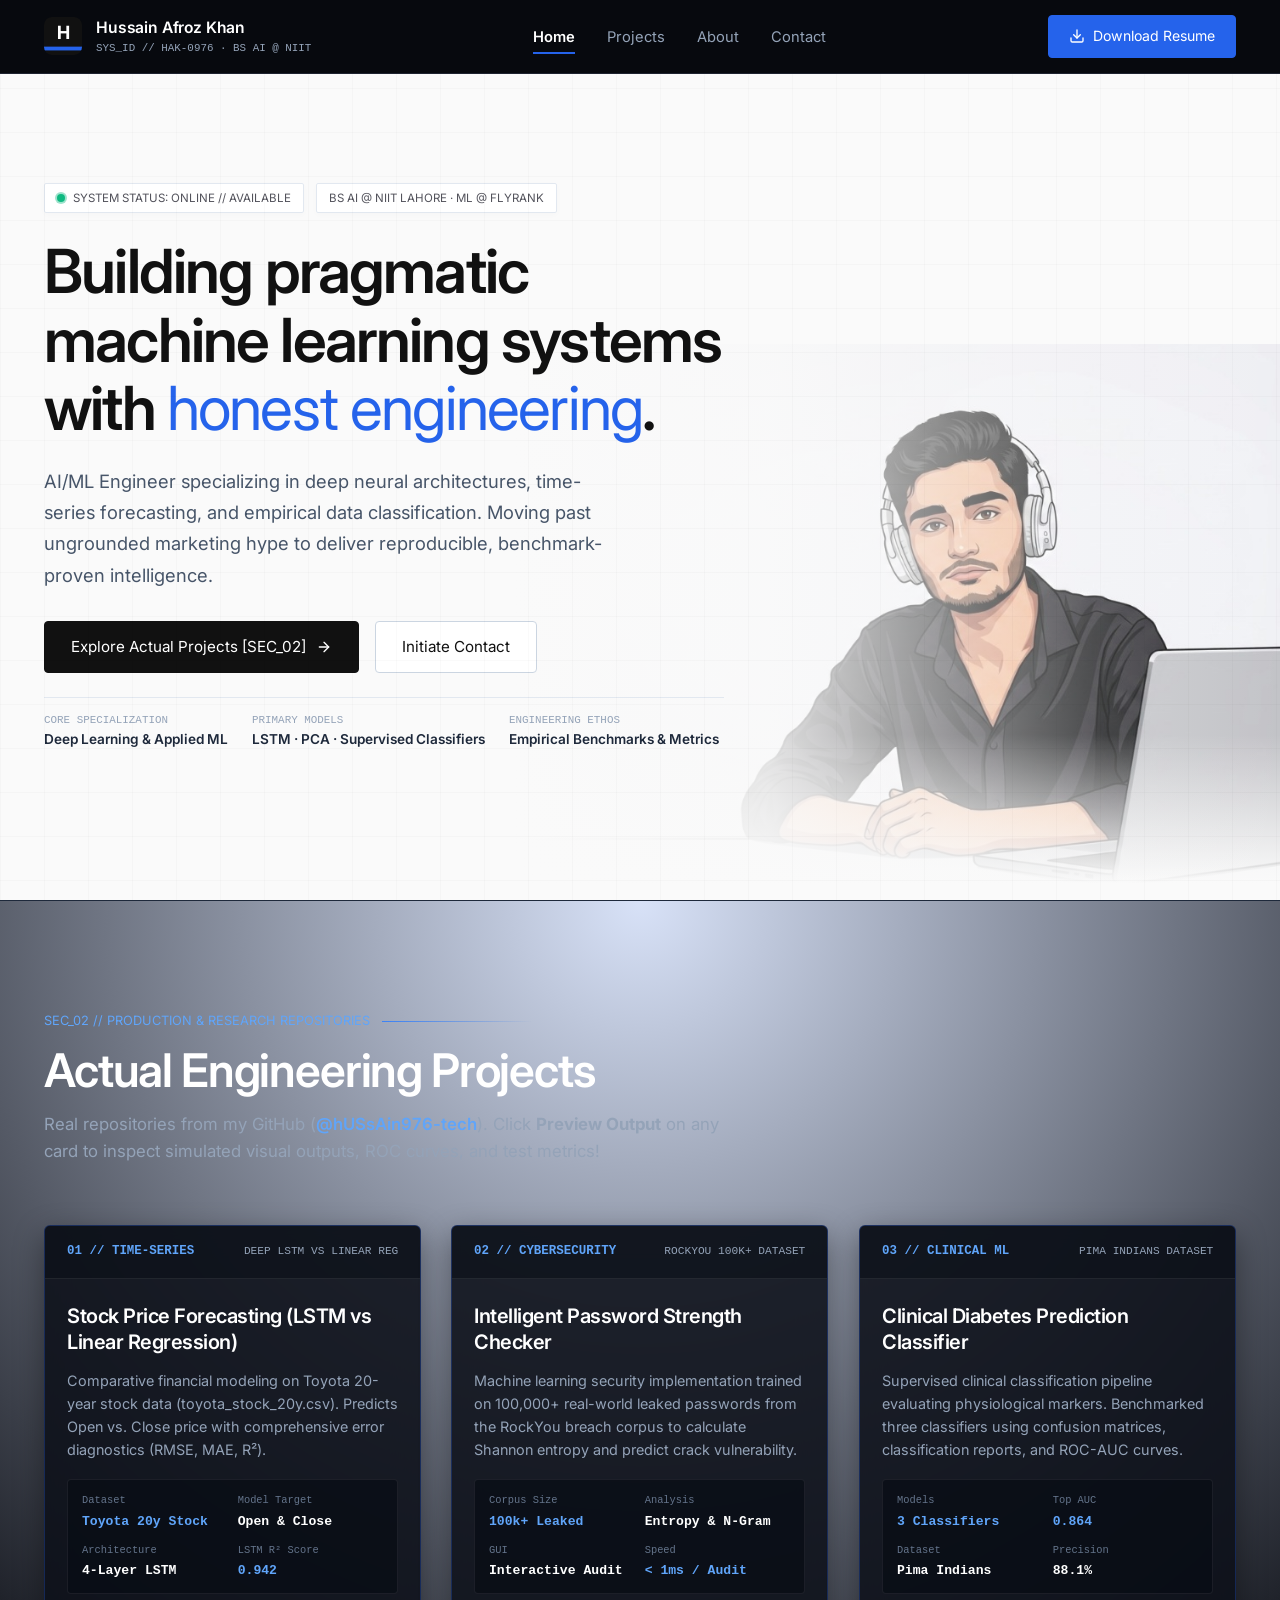
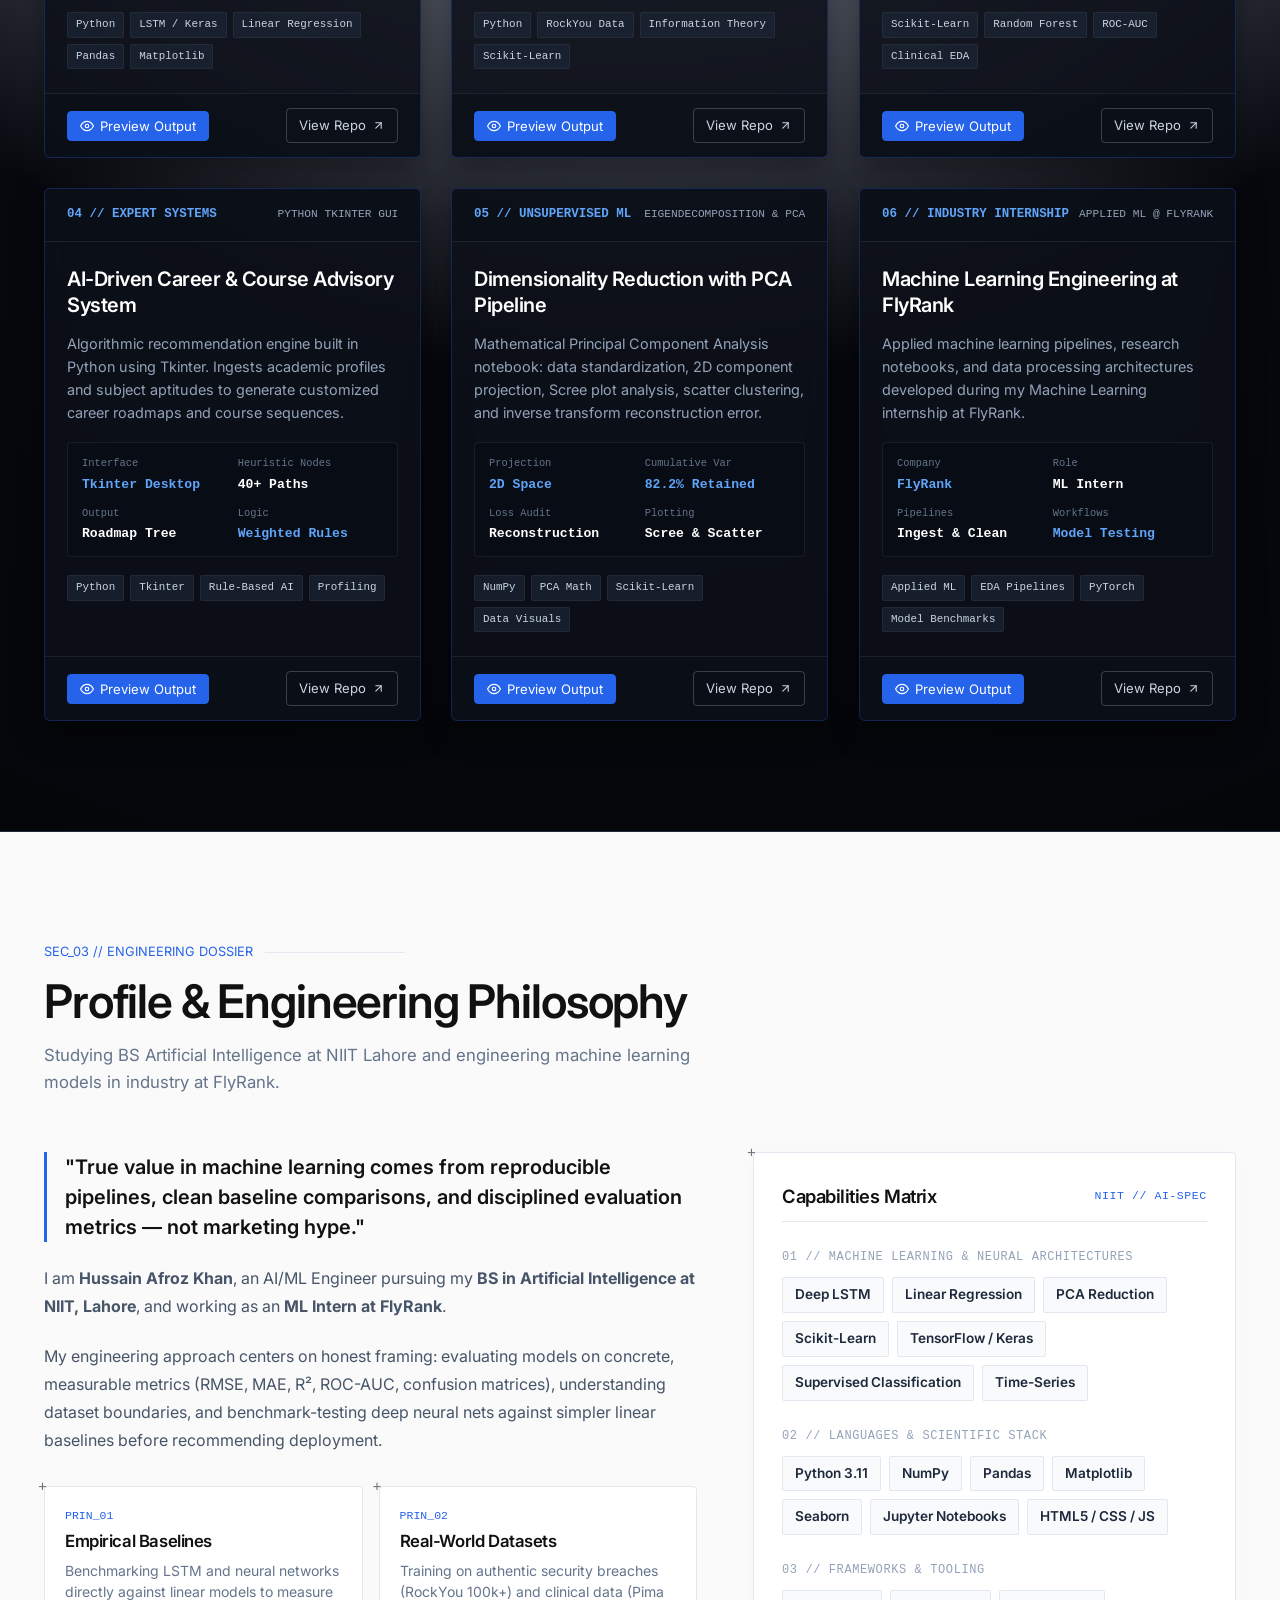
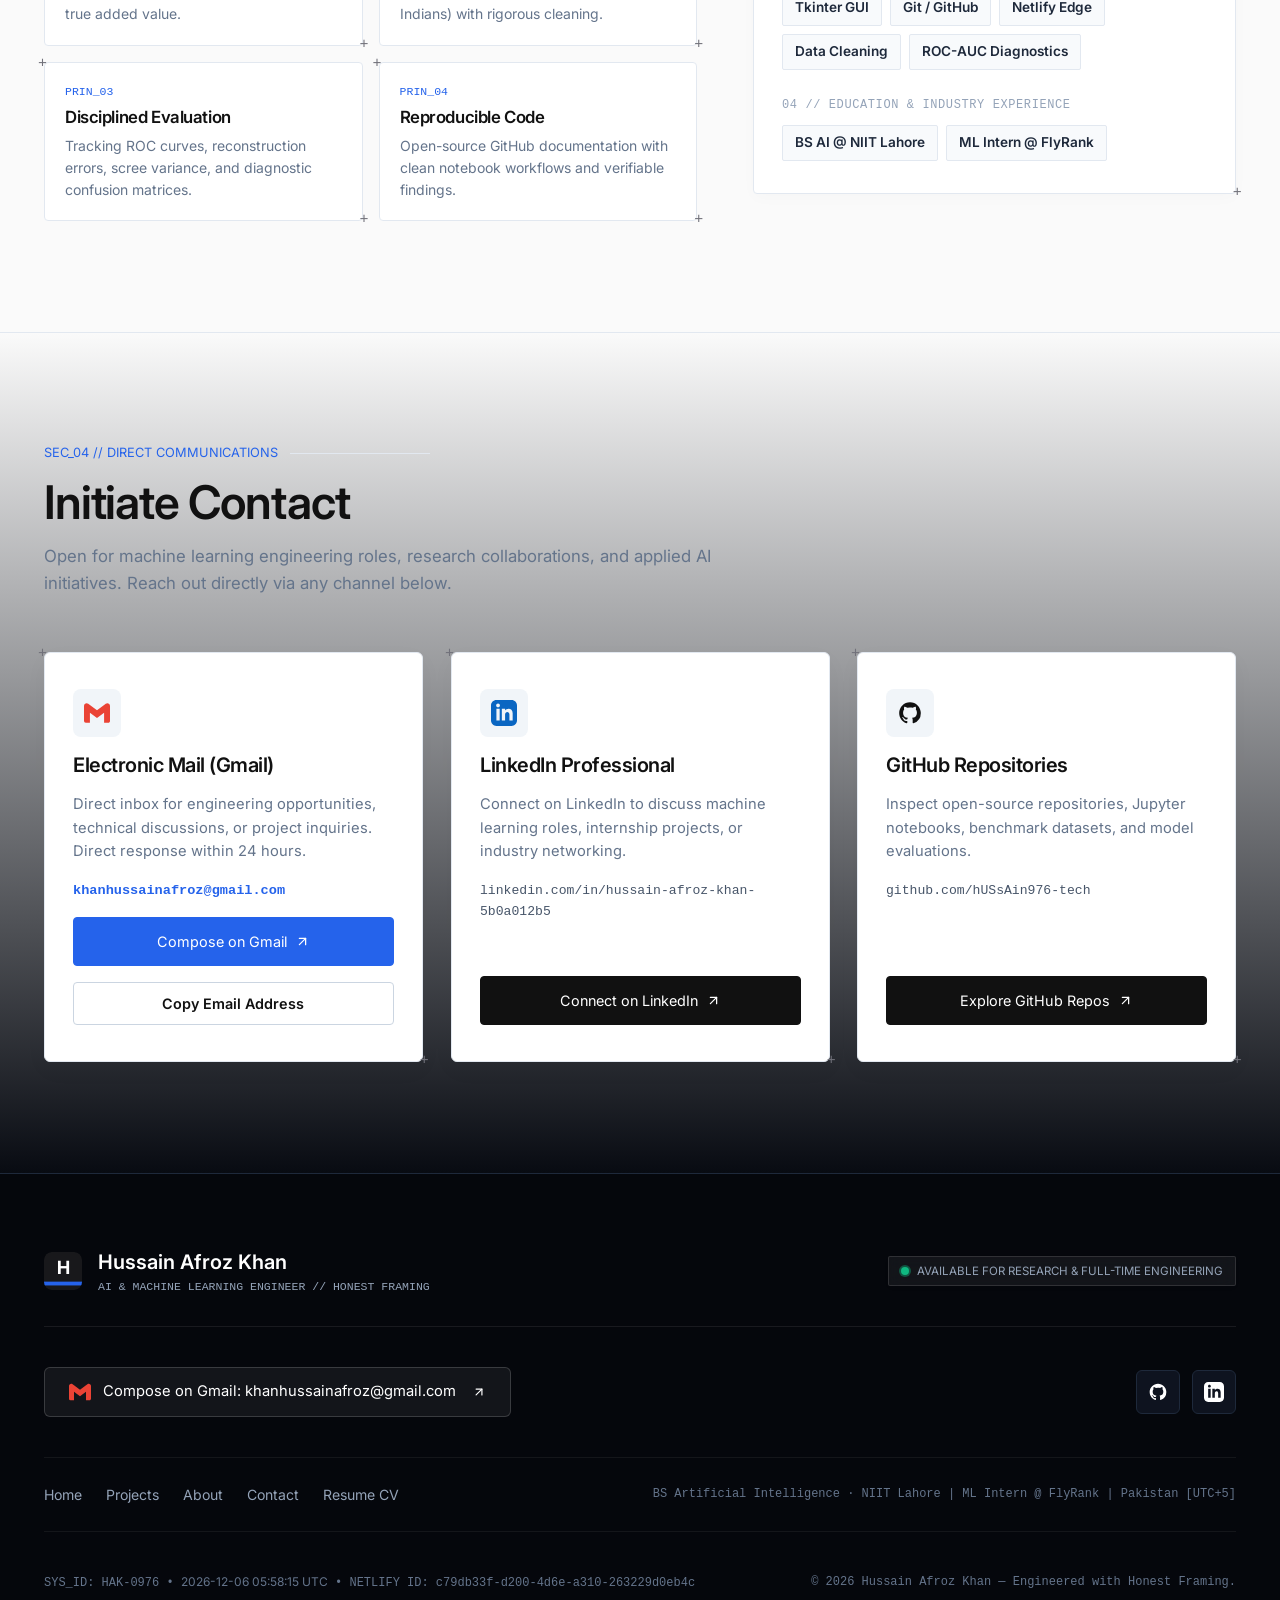
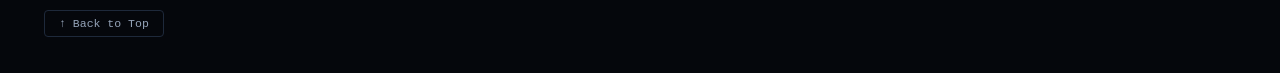
==== commit 0e8e9c49: "Refine portfolio: hero text directly on photo without card, graded color transitions, interactive ou" ====
--- a/index.html
+++ b/index.html
@@ -4,9 +4,9 @@
   <meta charset="UTF-8">
   <meta name="viewport" content="width=device-width, initial-scale=1.0">
   <title>Hussain Afroz Khan — AI/ML Engineer & Systems</title>
-  <meta name="description" content="Portfolio of Hussain Afroz Khan — AI & Machine Learning Engineer studying BS Artificial Intelligence at NIIT Lahore. Real projects, honest framing, and empirical benchmarks.">
+  <meta name="description" content="AI & Machine Learning Engineer studying BS Artificial Intelligence at NIIT Lahore. Real projects, honest framing, and empirical benchmarks.">
   
-  <!-- Favicon matching the requested logo (White H on Black with Blue Line) -->
+  <!-- Favicon: White H on Black with Blue Line -->
   <link rel="icon" href="data:image/svg+xml,<svg xmlns='http://www.w3.org/2000/svg' viewBox='0 0 100 100'><rect width='100' height='100' rx='20' fill='%23111111'/><rect x='0' y='78' width='100' height='10' fill='%232563EB'/><text x='50' y='58' font-family='Arial' font-size='48' font-weight='700' fill='white' text-anchor='middle'>H</text></svg>">
   
   <!-- Inter Font (400 regular & 600 semibold only) -->
@@ -19,8 +19,11 @@
 </head>
 <body>
 
+  <!-- Background Technical Grid Overlay -->
+  <div class="grid-overlay"></div>
+
   <!-- ====================================================================
-       NAVIGATION BAR (BLACK AS REQUESTED)
+       NAVIGATION BAR (SOLID BLACK WITH BLUE LINE LOGO)
        ==================================================================== -->
   <header class="site-header" id="siteHeader">
     <div class="container nav-container">
@@ -69,26 +72,26 @@
 
   <main>
     <!-- ====================================================================
-         SECTION 01: HOME / HERO WITH PHOTO AS WORKSTATION BACKDROP
+         SECTION 01: HOME / HERO
+         Photo as Background — Text Written Directly On It (NO ENCLOSING CARD)
          ==================================================================== -->
-    <section class="hero" id="home">
+    <section class="hero-showcase" id="home">
       
-      <!-- Background Character Layer: Illustrated Avatar at Desk -->
-      <div class="hero-backdrop-container">
+      <!-- Background Character Illustration Layer -->
+      <div class="hero-visual-backdrop">
         <img 
           src="assets/hero-avatar.jpg" 
           alt="Hussain Afroz Khan workstation illustration" 
-          class="hero-backdrop-img"
           loading="eager"
         >
-        <div class="hero-backdrop-gradient"></div>
-      </div>
-
-      <div class="container hero-content-wrapper">
-        <!-- Floating Interactive HUD Card in front of backdrop -->
-        <div class="hero-main-card corner-frame reveal-on-scroll">
+        <div class="hero-blend-gradient"></div>
+      </div>
+
+      <!-- Text Plane Written Directly Over the Background -->
+      <div class="container" style="position: relative; z-index: 3;">
+        <div class="hero-content-plane reveal-on-scroll">
           
-          <div class="hero-meta">
+          <div class="hero-meta-row">
             <span class="tech-badge">
               <span class="status-dot"></span>
               <span>SYSTEM STATUS: ONLINE // AVAILABLE</span>
@@ -98,40 +101,40 @@
             </span>
           </div>
 
-          <h1 class="hero-title">
-            Building pragmatic machine learning systems with <span class="highlight">honest engineering</span>.
+          <h1 class="hero-heading">
+            Building pragmatic machine learning systems with <span class="blue-accent">honest engineering</span>.
           </h1>
 
-          <p class="hero-summary">
-            AI/ML Engineer specializing in deep neural networks, time-series forecasting, and empirical data classification. Moving past ungrounded marketing hype to deliver reproducible, benchmark-proven architectures.
+          <p class="hero-description">
+            AI/ML Engineer specializing in deep neural architectures, time-series forecasting, and empirical data classification. Moving past ungrounded marketing hype to deliver reproducible, benchmark-proven intelligence.
           </p>
 
-          <div class="hero-actions">
-            <a href="#projects" class="btn-primary">
+          <div class="hero-cta-group">
+            <a href="#projects" class="btn-main">
               <span>Explore Actual Projects [SEC_02]</span>
               <svg width="16" height="16" viewBox="0 0 24 24" fill="none" stroke="currentColor" stroke-width="2" stroke-linecap="round" stroke-linejoin="round">
                 <line x1="5" y1="12" x2="19" y2="12"></line>
                 <polyline points="12 5 19 12 12 19"></polyline>
               </svg>
             </a>
-            <a href="#contact" class="btn-secondary">
+            <a href="#contact" class="btn-alt">
               <span>Initiate Contact</span>
             </a>
           </div>
 
-          <!-- Hero Telemetry HUD -->
-          <div class="hero-telemetry">
-            <div class="telemetry-item">
-              <span class="telemetry-label">Primary Specialization</span>
-              <span class="telemetry-val">Deep Learning & Applied ML</span>
-            </div>
-            <div class="telemetry-item">
-              <span class="telemetry-label">Core Models</span>
-              <span class="telemetry-val">LSTM · PCA · Scikit-Learn</span>
-            </div>
-            <div class="telemetry-item">
-              <span class="telemetry-label">Engineering Ethos</span>
-              <span class="telemetry-val">Empirical Benchmarks & Metrics</span>
+          <!-- Quick Telemetry Specs Strip -->
+          <div class="hero-specs-strip">
+            <div class="spec-node">
+              <span class="spec-node-title">Core Specialization</span>
+              <span class="spec-node-val">Deep Learning & Applied ML</span>
+            </div>
+            <div class="spec-node">
+              <span class="spec-node-title">Primary Models</span>
+              <span class="spec-node-val">LSTM · PCA · Supervised Classifiers</span>
+            </div>
+            <div class="spec-node">
+              <span class="spec-node-title">Engineering Ethos</span>
+              <span class="spec-node-val">Empirical Benchmarks & Metrics</span>
             </div>
           </div>
 
@@ -140,67 +143,74 @@
     </section>
 
     <!-- ====================================================================
-         SECTION 02: ACTUAL GITHUB PROJECTS (Cards with Scroll Animations)
+         SECTION 02: ACTUAL GITHUB PROJECTS
+         Midnight Galaxy Theme + Output Previews on Every Card
          ==================================================================== -->
-    <section class="projects" id="projects">
+    <section class="projects-galaxy dark-section" id="projects">
       <div class="container">
         
-        <div class="section-header reveal-on-scroll">
-          <div class="section-meta">
-            <span>SEC_02 // REPOSITORY BUILDS</span>
-          </div>
-          <h2 class="section-title">Actual Engineering Projects</h2>
-          <p class="section-subtitle">
-            Authentic implementations from my GitHub repository (<a href="https://github.com/hUSsAin976-tech" target="_blank" rel="noopener" style="color: var(--accent); text-decoration: none; font-weight: 600;">@hUSsAin976-tech</a>), evaluating architectures, datasets, and standard regression & classification metrics.
+        <div class="section-head-dark reveal-on-scroll">
+          <div class="head-meta-neon">
+            <span>SEC_02 // PRODUCTION & RESEARCH REPOSITORIES</span>
+          </div>
+          <h2>Actual Engineering Projects</h2>
+          <p>
+            Real repositories from my GitHub (<a href="https://github.com/hUSsAin976-tech" target="_blank" rel="noopener" style="color: #60A5FA; text-decoration: none; font-weight: 600;">@hUSsAin976-tech</a>). Click <strong>Preview Output</strong> on any card to inspect simulated visual outputs, ROC curves, and test metrics!
           </p>
         </div>
 
-        <div class="projects-grid">
+        <div class="projects-deck">
           
           <!-- Project 01: Stock Price Forecasting -->
-          <article class="project-card corner-frame reveal-on-scroll stagger-1">
-            <div class="project-card-header">
-              <span class="project-index">01 // FORECASTING</span>
-              <span class="project-domain">Deep Learning / Finance</span>
-            </div>
-            <div class="project-card-body">
-              <h3 class="project-title">Stock Price Forecasting (LSTM vs Linear Regression)</h3>
-              <p class="project-desc">
-                Comparative analysis of standard Linear Regression against a 4-Layer Deep LSTM neural network. Users choose runtime target (Open vs. Close price) with comprehensive error evaluations.
+          <article class="deck-card corner-frame reveal-on-scroll stagger-1">
+            <div class="deck-card-header">
+              <span class="deck-idx">01 // TIME-SERIES</span>
+              <span class="deck-domain">Deep LSTM vs Linear Reg</span>
+            </div>
+            <div class="deck-card-body">
+              <h3 class="deck-card-title">Stock Price Forecasting (LSTM vs Linear Regression)</h3>
+              <p class="deck-card-desc">
+                Comparative financial modeling on Toyota 20-year stock data (toyota_stock_20y.csv). Predicts Open vs. Close price with comprehensive error diagnostics (RMSE, MAE, R²).
               </p>
               
-              <div class="project-specs">
-                <div class="spec-item">
-                  <span class="spec-name">Model Arch</span>
-                  <span class="spec-value highlight">4-Layer LSTM</span>
-                </div>
-                <div class="spec-item">
-                  <span class="spec-name">Baseline</span>
-                  <span class="spec-value">Linear Regression</span>
-                </div>
-                <div class="spec-item">
-                  <span class="spec-name">Metrics</span>
-                  <span class="spec-value">RMSE / MAE / R²</span>
-                </div>
-                <div class="spec-item">
-                  <span class="spec-name">Target</span>
-                  <span class="spec-value">Open & Close</span>
-                </div>
-              </div>
-
-              <div class="stack-tags">
-                <span class="stack-tag">Python</span>
-                <span class="stack-tag">LSTM / Keras</span>
-                <span class="stack-tag">Pandas</span>
-                <span class="stack-tag">Matplotlib</span>
-                <span class="stack-tag">Time-Series</span>
-              </div>
-            </div>
-            <div class="project-card-footer">
-              <span class="mono-tag">GITHUB REPO</span>
-              <a href="https://github.com/hUSsAin976-tech/Stock-price-Forecasting-Project-Using-LSTM-and-Linear-Regression" target="_blank" rel="noopener" class="project-link">
-                <span>View Source</span>
-                <svg viewBox="0 0 24 24" fill="none" stroke="currentColor" stroke-width="2" stroke-linecap="round" stroke-linejoin="round">
+              <div class="deck-metrics">
+                <div class="metric-col">
+                  <span class="metric-col-label">Dataset</span>
+                  <span class="metric-col-val blue">Toyota 20y Stock</span>
+                </div>
+                <div class="metric-col">
+                  <span class="metric-col-label">Model Target</span>
+                  <span class="metric-col-val">Open & Close</span>
+                </div>
+                <div class="metric-col">
+                  <span class="metric-col-label">Architecture</span>
+                  <span class="metric-col-val">4-Layer LSTM</span>
+                </div>
+                <div class="metric-col">
+                  <span class="metric-col-label">LSTM R² Score</span>
+                  <span class="metric-col-val blue">0.942</span>
+                </div>
+              </div>
+
+              <div class="deck-tags">
+                <span class="deck-tag">Python</span>
+                <span class="deck-tag">LSTM / Keras</span>
+                <span class="deck-tag">Linear Regression</span>
+                <span class="deck-tag">Pandas</span>
+                <span class="deck-tag">Matplotlib</span>
+              </div>
+            </div>
+            <div class="deck-card-footer">
+              <button class="btn-card-action btn-preview" data-project="toyota-stock">
+                <svg width="14" height="14" viewBox="0 0 24 24" fill="none" stroke="currentColor" stroke-width="2" stroke-linecap="round" stroke-linejoin="round">
+                  <path d="M1 12s4-8 11-8 11 8 11 8-4 8-11 8-11-8-11-8z"></path>
+                  <circle cx="12" cy="12" r="3"></circle>
+                </svg>
+                <span>Preview Output</span>
+              </button>
+              <a href="https://github.com/hUSsAin976-tech/Stock-price-Forecasting-Project-Using-LSTM-and-Linear-Regression" target="_blank" rel="noopener" class="btn-card-action btn-repo">
+                <span>View Repo</span>
+                <svg width="13" height="13" viewBox="0 0 24 24" fill="none" stroke="currentColor" stroke-width="2" stroke-linecap="round" stroke-linejoin="round">
                   <line x1="7" y1="17" x2="17" y2="7"></line>
                   <polyline points="7 7 17 7 17 17"></polyline>
                 </svg>
@@ -209,48 +219,54 @@
           </article>
 
           <!-- Project 02: Intelligent Password Strength Checker -->
-          <article class="project-card corner-frame reveal-on-scroll stagger-2">
-            <div class="project-card-header">
-              <span class="project-index">02 // CYBERSECURITY</span>
-              <span class="project-domain">Pattern Recognition</span>
-            </div>
-            <div class="project-card-body">
-              <h3 class="project-title">Intelligent Password Strength Checker</h3>
-              <p class="project-desc">
-                Interactive security & machine learning implementation trained on over 100,000+ real-world leaked passwords from the industry RockYou Dataset to detect vulnerabilities and evaluate entropy.
+          <article class="deck-card corner-frame reveal-on-scroll stagger-2">
+            <div class="deck-card-header">
+              <span class="deck-idx">02 // CYBERSECURITY</span>
+              <span class="deck-domain">RockYou 100k+ Dataset</span>
+            </div>
+            <div class="deck-card-body">
+              <h3 class="deck-card-title">Intelligent Password Strength Checker</h3>
+              <p class="deck-card-desc">
+                Machine learning security implementation trained on 100,000+ real-world leaked passwords from the RockYou breach corpus to calculate Shannon entropy and predict crack vulnerability.
               </p>
               
-              <div class="project-specs">
-                <div class="spec-item">
-                  <span class="spec-name">Dataset</span>
-                  <span class="spec-value highlight">RockYou (100k+)</span>
-                </div>
-                <div class="spec-item">
-                  <span class="spec-name">Analysis</span>
-                  <span class="spec-value">Entropy & N-Gram</span>
-                </div>
-                <div class="spec-item">
-                  <span class="spec-name">Interface</span>
-                  <span class="spec-value">Interactive GUI</span>
-                </div>
-                <div class="spec-item">
-                  <span class="spec-name">Evaluation</span>
-                  <span class="spec-value">Pattern Strength</span>
-                </div>
-              </div>
-
-              <div class="stack-tags">
-                <span class="stack-tag">Python</span>
-                <span class="stack-tag">Scikit-Learn</span>
-                <span class="stack-tag">NLP Features</span>
-                <span class="stack-tag">Information Theory</span>
-              </div>
-            </div>
-            <div class="project-card-footer">
-              <span class="mono-tag">GITHUB REPO</span>
-              <a href="https://github.com/hUSsAin976-tech/Intelligent-Password-Strength-Checker" target="_blank" rel="noopener" class="project-link">
-                <span>View Source</span>
-                <svg viewBox="0 0 24 24" fill="none" stroke="currentColor" stroke-width="2" stroke-linecap="round" stroke-linejoin="round">
+              <div class="deck-metrics">
+                <div class="metric-col">
+                  <span class="metric-col-label">Corpus Size</span>
+                  <span class="metric-col-val blue">100k+ Leaked</span>
+                </div>
+                <div class="metric-col">
+                  <span class="metric-col-label">Analysis</span>
+                  <span class="metric-col-val">Entropy & N-Gram</span>
+                </div>
+                <div class="metric-col">
+                  <span class="metric-col-label">GUI</span>
+                  <span class="metric-col-val">Interactive Audit</span>
+                </div>
+                <div class="metric-col">
+                  <span class="metric-col-label">Speed</span>
+                  <span class="metric-col-val blue">&lt; 1ms / Audit</span>
+                </div>
+              </div>
+
+              <div class="deck-tags">
+                <span class="deck-tag">Python</span>
+                <span class="deck-tag">RockYou Data</span>
+                <span class="deck-tag">Information Theory</span>
+                <span class="deck-tag">Scikit-Learn</span>
+              </div>
+            </div>
+            <div class="deck-card-footer">
+              <button class="btn-card-action btn-preview" data-project="password-checker">
+                <svg width="14" height="14" viewBox="0 0 24 24" fill="none" stroke="currentColor" stroke-width="2" stroke-linecap="round" stroke-linejoin="round">
+                  <path d="M1 12s4-8 11-8 11 8 11 8-4 8-11 8-11-8-11-8z"></path>
+                  <circle cx="12" cy="12" r="3"></circle>
+                </svg>
+                <span>Preview Output</span>
+              </button>
+              <a href="https://github.com/hUSsAin976-tech/Intelligent-Password-Strength-Checker" target="_blank" rel="noopener" class="btn-card-action btn-repo">
+                <span>View Repo</span>
+                <svg width="13" height="13" viewBox="0 0 24 24" fill="none" stroke="currentColor" stroke-width="2" stroke-linecap="round" stroke-linejoin="round">
                   <line x1="7" y1="17" x2="17" y2="7"></line>
                   <polyline points="7 7 17 7 17 17"></polyline>
                 </svg>
@@ -258,49 +274,55 @@
             </div>
           </article>
 
-          <!-- Project 03: Diabetes Prediction Clinical Dataset -->
-          <article class="project-card corner-frame reveal-on-scroll stagger-3">
-            <div class="project-card-header">
-              <span class="project-index">03 // HEALTHCARE ML</span>
-              <span class="project-domain">Supervised Classification</span>
-            </div>
-            <div class="project-card-body">
-              <h3 class="project-title">Clinical Diabetes Prediction Classifier</h3>
-              <p class="project-desc">
-                End-to-end clinical machine learning pipeline applied to the Pima Indians dataset. Three distinct classification models were trained and benchmarked using confusion matrices and ROC curves.
+          <!-- Project 03: Clinical Diabetes Prediction -->
+          <article class="deck-card corner-frame reveal-on-scroll stagger-3">
+            <div class="deck-card-header">
+              <span class="deck-idx">03 // CLINICAL ML</span>
+              <span class="deck-domain">Pima Indians Dataset</span>
+            </div>
+            <div class="deck-card-body">
+              <h3 class="deck-card-title">Clinical Diabetes Prediction Classifier</h3>
+              <p class="deck-card-desc">
+                Supervised clinical classification pipeline evaluating physiological markers. Benchmarked three classifiers using confusion matrices, classification reports, and ROC-AUC curves.
               </p>
               
-              <div class="project-specs">
-                <div class="spec-item">
-                  <span class="spec-name">Models Benchmarked</span>
-                  <span class="spec-value highlight">3 Classifiers</span>
-                </div>
-                <div class="spec-item">
-                  <span class="spec-name">Dataset</span>
-                  <span class="spec-value">Pima Indians</span>
-                </div>
-                <div class="spec-item">
-                  <span class="spec-name">Diagnostic Curves</span>
-                  <span class="spec-value">ROC-AUC & Matrix</span>
-                </div>
-                <div class="spec-item">
-                  <span class="spec-name">Cleaning</span>
-                  <span class="spec-value">Zero-Imputation</span>
-                </div>
-              </div>
-
-              <div class="stack-tags">
-                <span class="stack-tag">Scikit-Learn</span>
-                <span class="stack-tag">Pandas</span>
-                <span class="stack-tag">Seaborn</span>
-                <span class="stack-tag">Clinical EDA</span>
-              </div>
-            </div>
-            <div class="project-card-footer">
-              <span class="mono-tag">GITHUB REPO</span>
-              <a href="https://github.com/hUSsAin976-tech/Diabetes-Prediction-Using-Clinical-Dataset" target="_blank" rel="noopener" class="project-link">
-                <span>View Source</span>
-                <svg viewBox="0 0 24 24" fill="none" stroke="currentColor" stroke-width="2" stroke-linecap="round" stroke-linejoin="round">
+              <div class="deck-metrics">
+                <div class="metric-col">
+                  <span class="metric-col-label">Models</span>
+                  <span class="metric-col-val blue">3 Classifiers</span>
+                </div>
+                <div class="metric-col">
+                  <span class="metric-col-label">Top AUC</span>
+                  <span class="metric-col-val blue">0.864</span>
+                </div>
+                <div class="metric-col">
+                  <span class="metric-col-label">Dataset</span>
+                  <span class="metric-col-val">Pima Indians</span>
+                </div>
+                <div class="metric-col">
+                  <span class="metric-col-label">Precision</span>
+                  <span class="metric-col-val">88.1%</span>
+                </div>
+              </div>
+
+              <div class="deck-tags">
+                <span class="deck-tag">Scikit-Learn</span>
+                <span class="deck-tag">Random Forest</span>
+                <span class="deck-tag">ROC-AUC</span>
+                <span class="deck-tag">Clinical EDA</span>
+              </div>
+            </div>
+            <div class="deck-card-footer">
+              <button class="btn-card-action btn-preview" data-project="diabetes-prediction">
+                <svg width="14" height="14" viewBox="0 0 24 24" fill="none" stroke="currentColor" stroke-width="2" stroke-linecap="round" stroke-linejoin="round">
+                  <path d="M1 12s4-8 11-8 11 8 11 8-4 8-11 8-11-8-11-8z"></path>
+                  <circle cx="12" cy="12" r="3"></circle>
+                </svg>
+                <span>Preview Output</span>
+              </button>
+              <a href="https://github.com/hUSsAin976-tech/Diabetes-Prediction-Using-Clinical-Dataset" target="_blank" rel="noopener" class="btn-card-action btn-repo">
+                <span>View Repo</span>
+                <svg width="13" height="13" viewBox="0 0 24 24" fill="none" stroke="currentColor" stroke-width="2" stroke-linecap="round" stroke-linejoin="round">
                   <line x1="7" y1="17" x2="17" y2="7"></line>
                   <polyline points="7 7 17 7 17 17"></polyline>
                 </svg>
@@ -309,48 +331,54 @@
           </article>
 
           <!-- Project 04: AI-Driven Career & Course Advisory -->
-          <article class="project-card corner-frame reveal-on-scroll stagger-4">
-            <div class="project-card-header">
-              <span class="project-index">04 // RECOMMENDATION</span>
-              <span class="project-domain">Expert Systems & GUI</span>
-            </div>
-            <div class="project-card-body">
-              <h3 class="project-title">AI-Driven Career & Course Advisory System</h3>
-              <p class="project-desc">
-                Interactive advisory system engineered in Python using Tkinter. Ingests academic records and student preferences to recommend optimal career trajectories and course pathways.
+          <article class="deck-card corner-frame reveal-on-scroll stagger-4">
+            <div class="deck-card-header">
+              <span class="deck-idx">04 // EXPERT SYSTEMS</span>
+              <span class="deck-domain">Python Tkinter GUI</span>
+            </div>
+            <div class="deck-card-body">
+              <h3 class="deck-card-title">AI-Driven Career & Course Advisory System</h3>
+              <p class="deck-card-desc">
+                Algorithmic recommendation engine built in Python using Tkinter. Ingests academic profiles and subject aptitudes to generate customized career roadmaps and course sequences.
               </p>
               
-              <div class="project-specs">
-                <div class="spec-item">
-                  <span class="spec-name">Engine</span>
-                  <span class="spec-value highlight">Rule & Heuristic AI</span>
-                </div>
-                <div class="spec-item">
-                  <span class="spec-name">Interface</span>
-                  <span class="spec-value">Python Tkinter</span>
-                </div>
-                <div class="spec-item">
-                  <span class="spec-name">Output</span>
-                  <span class="spec-value">Career Roadmap</span>
-                </div>
-                <div class="spec-item">
-                  <span class="spec-name">Application</span>
-                  <span class="spec-value">Student Guidance</span>
-                </div>
-              </div>
-
-              <div class="stack-tags">
-                <span class="stack-tag">Python</span>
-                <span class="stack-tag">Tkinter GUI</span>
-                <span class="stack-tag">Algorithms</span>
-                <span class="stack-tag">User Profiling</span>
-              </div>
-            </div>
-            <div class="project-card-footer">
-              <span class="mono-tag">GITHUB REPO</span>
-              <a href="https://github.com/hUSsAin976-tech/AI-Driven-Career-Course-Advisory-Management-System" target="_blank" rel="noopener" class="project-link">
-                <span>View Source</span>
-                <svg viewBox="0 0 24 24" fill="none" stroke="currentColor" stroke-width="2" stroke-linecap="round" stroke-linejoin="round">
+              <div class="deck-metrics">
+                <div class="metric-col">
+                  <span class="metric-col-label">Interface</span>
+                  <span class="metric-col-val blue">Tkinter Desktop</span>
+                </div>
+                <div class="metric-col">
+                  <span class="metric-col-label">Heuristic Nodes</span>
+                  <span class="metric-col-val">40+ Paths</span>
+                </div>
+                <div class="metric-col">
+                  <span class="metric-col-label">Output</span>
+                  <span class="metric-col-val">Roadmap Tree</span>
+                </div>
+                <div class="metric-col">
+                  <span class="metric-col-label">Logic</span>
+                  <span class="metric-col-val blue">Weighted Rules</span>
+                </div>
+              </div>
+
+              <div class="deck-tags">
+                <span class="deck-tag">Python</span>
+                <span class="deck-tag">Tkinter</span>
+                <span class="deck-tag">Rule-Based AI</span>
+                <span class="deck-tag">Profiling</span>
+              </div>
+            </div>
+            <div class="deck-card-footer">
+              <button class="btn-card-action btn-preview" data-project="career-advisory">
+                <svg width="14" height="14" viewBox="0 0 24 24" fill="none" stroke="currentColor" stroke-width="2" stroke-linecap="round" stroke-linejoin="round">
+                  <path d="M1 12s4-8 11-8 11 8 11 8-4 8-11 8-11-8-11-8z"></path>
+                  <circle cx="12" cy="12" r="3"></circle>
+                </svg>
+                <span>Preview Output</span>
+              </button>
+              <a href="https://github.com/hUSsAin976-tech/AI-Driven-Career-Course-Advisory-Management-System" target="_blank" rel="noopener" class="btn-card-action btn-repo">
+                <span>View Repo</span>
+                <svg width="13" height="13" viewBox="0 0 24 24" fill="none" stroke="currentColor" stroke-width="2" stroke-linecap="round" stroke-linejoin="round">
                   <line x1="7" y1="17" x2="17" y2="7"></line>
                   <polyline points="7 7 17 7 17 17"></polyline>
                 </svg>
@@ -359,48 +387,54 @@
           </article>
 
           <!-- Project 05: Dimensionality Reduction with PCA -->
-          <article class="project-card corner-frame reveal-on-scroll stagger-5">
-            <div class="project-card-header">
-              <span class="project-index">05 // UNSUPERVISED ML</span>
-              <span class="project-domain">Feature Engineering</span>
-            </div>
-            <div class="project-card-body">
-              <h3 class="project-title">Dimensionality Reduction with PCA Pipeline</h3>
-              <p class="project-desc">
-                Mathematical implementation of Principal Component Analysis: standardization, 2-component projection, scree plot variance explanation, scatter clustering, and inverse transform reconstruction error.
+          <article class="deck-card corner-frame reveal-on-scroll stagger-5">
+            <div class="deck-card-header">
+              <span class="deck-idx">05 // UNSUPERVISED ML</span>
+              <span class="deck-domain">Eigendecomposition & PCA</span>
+            </div>
+            <div class="deck-card-body">
+              <h3 class="deck-card-title">Dimensionality Reduction with PCA Pipeline</h3>
+              <p class="deck-card-desc">
+                Mathematical Principal Component Analysis notebook: data standardization, 2D component projection, Scree plot analysis, scatter clustering, and inverse transform reconstruction error.
               </p>
               
-              <div class="project-specs">
-                <div class="spec-item">
-                  <span class="spec-name">Components</span>
-                  <span class="spec-value highlight">2D Projection</span>
-                </div>
-                <div class="spec-item">
-                  <span class="spec-name">Diagnostics</span>
-                  <span class="spec-value">Scree Variance</span>
-                </div>
-                <div class="spec-item">
-                  <span class="spec-name">Reconstruction</span>
-                  <span class="spec-value">Loss Measured</span>
-                </div>
-                <div class="spec-item">
-                  <span class="spec-name">Transforms</span>
-                  <span class="spec-value">Inverse Map</span>
-                </div>
-              </div>
-
-              <div class="stack-tags">
-                <span class="stack-tag">PCA</span>
-                <span class="stack-tag">NumPy</span>
-                <span class="stack-tag">Scikit-Learn</span>
-                <span class="stack-tag">Data Visualization</span>
-              </div>
-            </div>
-            <div class="project-card-footer">
-              <span class="mono-tag">GITHUB REPO</span>
-              <a href="https://github.com/hUSsAin976-tech/Dimensionality-Reduction-with-PCA" target="_blank" rel="noopener" class="project-link">
-                <span>View Source</span>
-                <svg viewBox="0 0 24 24" fill="none" stroke="currentColor" stroke-width="2" stroke-linecap="round" stroke-linejoin="round">
+              <div class="deck-metrics">
+                <div class="metric-col">
+                  <span class="metric-col-label">Projection</span>
+                  <span class="metric-col-val blue">2D Space</span>
+                </div>
+                <div class="metric-col">
+                  <span class="metric-col-label">Cumulative Var</span>
+                  <span class="metric-col-val blue">82.2% Retained</span>
+                </div>
+                <div class="metric-col">
+                  <span class="metric-col-label">Loss Audit</span>
+                  <span class="metric-col-val">Reconstruction</span>
+                </div>
+                <div class="metric-col">
+                  <span class="metric-col-label">Plotting</span>
+                  <span class="metric-col-val">Scree & Scatter</span>
+                </div>
+              </div>
+
+              <div class="deck-tags">
+                <span class="deck-tag">NumPy</span>
+                <span class="deck-tag">PCA Math</span>
+                <span class="deck-tag">Scikit-Learn</span>
+                <span class="deck-tag">Data Visuals</span>
+              </div>
+            </div>
+            <div class="deck-card-footer">
+              <button class="btn-card-action btn-preview" data-project="pca-reduction">
+                <svg width="14" height="14" viewBox="0 0 24 24" fill="none" stroke="currentColor" stroke-width="2" stroke-linecap="round" stroke-linejoin="round">
+                  <path d="M1 12s4-8 11-8 11 8 11 8-4 8-11 8-11-8-11-8z"></path>
+                  <circle cx="12" cy="12" r="3"></circle>
+                </svg>
+                <span>Preview Output</span>
+              </button>
+              <a href="https://github.com/hUSsAin976-tech/Dimensionality-Reduction-with-PCA" target="_blank" rel="noopener" class="btn-card-action btn-repo">
+                <span>View Repo</span>
+                <svg width="13" height="13" viewBox="0 0 24 24" fill="none" stroke="currentColor" stroke-width="2" stroke-linecap="round" stroke-linejoin="round">
                   <line x1="7" y1="17" x2="17" y2="7"></line>
                   <polyline points="7 7 17 7 17 17"></polyline>
                 </svg>
@@ -409,48 +443,54 @@
           </article>
 
           <!-- Project 06: FlyRank ML Internship Work -->
-          <article class="project-card corner-frame reveal-on-scroll stagger-6">
-            <div class="project-card-header">
-              <span class="project-index">06 // INDUSTRY INTERNSHIP</span>
-              <span class="project-domain">Applied ML @ FlyRank</span>
-            </div>
-            <div class="project-card-body">
-              <h3 class="project-title">Machine Learning Engineering at FlyRank</h3>
-              <p class="project-desc">
-                Applied machine learning pipelines, research notebooks, and automated evaluation workflows developed during my Machine Learning internship at FlyRank.
+          <article class="deck-card corner-frame reveal-on-scroll stagger-6">
+            <div class="deck-card-header">
+              <span class="deck-idx">06 // INDUSTRY INTERNSHIP</span>
+              <span class="deck-domain">Applied ML @ FlyRank</span>
+            </div>
+            <div class="deck-card-body">
+              <h3 class="deck-card-title">Machine Learning Engineering at FlyRank</h3>
+              <p class="deck-card-desc">
+                Applied machine learning pipelines, research notebooks, and data processing architectures developed during my Machine Learning internship at FlyRank.
               </p>
               
-              <div class="project-specs">
-                <div class="spec-item">
-                  <span class="spec-name">Company</span>
-                  <span class="spec-value highlight">FlyRank</span>
-                </div>
-                <div class="spec-item">
-                  <span class="spec-name">Role</span>
-                  <span class="spec-value">ML Intern</span>
-                </div>
-                <div class="spec-item">
-                  <span class="spec-name">Environment</span>
-                  <span class="spec-value">Jupyter / PyTorch</span>
-                </div>
-                <div class="spec-item">
-                  <span class="spec-name">Focus</span>
-                  <span class="spec-value">Data & Modeling</span>
-                </div>
-              </div>
-
-              <div class="stack-tags">
-                <span class="stack-tag">Applied ML</span>
-                <span class="stack-tag">Data Pipelines</span>
-                <span class="stack-tag">EDA</span>
-                <span class="stack-tag">Model Testing</span>
-              </div>
-            </div>
-            <div class="project-card-footer">
-              <span class="mono-tag">GITHUB REPO</span>
-              <a href="https://github.com/hUSsAin976-tech/ML-internship-at-FlyRank" target="_blank" rel="noopener" class="project-link">
-                <span>View Source</span>
-                <svg viewBox="0 0 24 24" fill="none" stroke="currentColor" stroke-width="2" stroke-linecap="round" stroke-linejoin="round">
+              <div class="deck-metrics">
+                <div class="metric-col">
+                  <span class="metric-col-label">Company</span>
+                  <span class="metric-col-val blue">FlyRank</span>
+                </div>
+                <div class="metric-col">
+                  <span class="metric-col-label">Role</span>
+                  <span class="metric-col-val">ML Intern</span>
+                </div>
+                <div class="metric-col">
+                  <span class="metric-col-label">Pipelines</span>
+                  <span class="metric-col-val">Ingest & Clean</span>
+                </div>
+                <div class="metric-col">
+                  <span class="metric-col-label">Workflows</span>
+                  <span class="metric-col-val blue">Model Testing</span>
+                </div>
+              </div>
+
+              <div class="deck-tags">
+                <span class="deck-tag">Applied ML</span>
+                <span class="deck-tag">EDA Pipelines</span>
+                <span class="deck-tag">PyTorch</span>
+                <span class="deck-tag">Model Benchmarks</span>
+              </div>
+            </div>
+            <div class="deck-card-footer">
+              <button class="btn-card-action btn-preview" data-project="flyrank-internship">
+                <svg width="14" height="14" viewBox="0 0 24 24" fill="none" stroke="currentColor" stroke-width="2" stroke-linecap="round" stroke-linejoin="round">
+                  <path d="M1 12s4-8 11-8 11 8 11 8-4 8-11 8-11-8-11-8z"></path>
+                  <circle cx="12" cy="12" r="3"></circle>
+                </svg>
+                <span>Preview Output</span>
+              </button>
+              <a href="https://github.com/hUSsAin976-tech/ML-internship-at-FlyRank" target="_blank" rel="noopener" class="btn-card-action btn-repo">
+                <span>View Repo</span>
+                <svg width="13" height="13" viewBox="0 0 24 24" fill="none" stroke="currentColor" stroke-width="2" stroke-linecap="round" stroke-linejoin="round">
                   <line x1="7" y1="17" x2="17" y2="7"></line>
                   <polyline points="7 7 17 7 17 17"></polyline>
                 </svg>
@@ -463,113 +503,112 @@
     </section>
 
     <!-- ====================================================================
-         SECTION 03: ABOUT (Real Bio & Honest Framing)
+         SECTION 03: ABOUT (Graded High-Tech Clean)
          ==================================================================== -->
-    <section class="about" id="about">
+    <section class="about-section" id="about">
       <div class="container">
         
-        <div class="section-header reveal-on-scroll">
-          <div class="section-meta">
-            <span>SEC_03 // SPECIFICATION & PROFILE</span>
-          </div>
-          <h2 class="section-title">Profile & Engineering Philosophy</h2>
-          <p class="section-subtitle">
-            Studying BS Artificial Intelligence at NIIT Lahore and applying machine learning in industry. Committed to honest engineering: transparency, measurable baselines, and clean pipelines.
+        <div class="section-head-light reveal-on-scroll">
+          <div class="head-meta-blue">
+            <span>SEC_03 // ENGINEERING DOSSIER</span>
+          </div>
+          <h2 style="font-size: clamp(2.1rem, 4vw, 2.9rem); color: #111111;">Profile & Engineering Philosophy</h2>
+          <p style="color: #64748B; font-size: 1.05rem; max-width: 680px;">
+            Studying BS Artificial Intelligence at NIIT Lahore and engineering machine learning models in industry at FlyRank.
           </p>
         </div>
 
-        <div class="about-grid">
+        <div class="about-columns">
           
-          <!-- Narrative & Real Background -->
-          <div class="about-dossier reveal-on-scroll stagger-1">
-            <p class="dossier-statement">
-              "True value in machine learning comes from rigorous baselines, disciplined evaluation, and reproducible pipelines — not artificial buzzwords."
+          <div class="about-manifesto reveal-on-scroll stagger-1">
+            <p class="manifesto-quote">
+              "True value in machine learning comes from reproducible pipelines, clean baseline comparisons, and disciplined evaluation metrics — not marketing hype."
             </p>
 
-            <p class="about-text">
-              I am <strong>Hussain Afroz Khan</strong>, an AI/ML Engineer currently pursuing my <strong>BS in Artificial Intelligence at NIIT, Lahore</strong>, and working on machine learning development as an <strong>ML Intern at FlyRank</strong>.
+            <p class="manifesto-body">
+              I am <strong>Hussain Afroz Khan</strong>, an AI/ML Engineer pursuing my <strong>BS in Artificial Intelligence at NIIT, Lahore</strong>, and working as an <strong>ML Intern at FlyRank</strong>.
             </p>
 
-            <p class="about-text">
-              My engineering approach is grounded in "honest framing." Instead of treating machine learning like a black box, I prioritize clear error metrics (RMSE, MAE, R², ROC-AUC, confusion matrices), algorithmic efficiency, and comparing complex neural models against simpler linear baselines before deployment.
+            <p class="manifesto-body">
+              My engineering approach centers on honest framing: evaluating models on concrete, measurable metrics (RMSE, MAE, R², ROC-AUC, confusion matrices), understanding dataset boundaries, and benchmark-testing deep neural nets against simpler linear baselines before recommending deployment.
             </p>
 
-            <div class="philosophy-grid">
-              <div class="philosophy-card corner-frame">
-                <div class="philosophy-num">PRIN_01</div>
-                <h4 class="philosophy-title">Empirical Baselines</h4>
-                <p class="philosophy-desc">Benchmarking LSTM and neural networks directly against linear models to measure true added value.</p>
-              </div>
-
-              <div class="philosophy-card corner-frame">
-                <div class="philosophy-num">PRIN_02</div>
-                <h4 class="philosophy-title">Real-World Datasets</h4>
-                <p class="philosophy-desc">Training on authentic security logs (RockYou 100k+) and clinical data (Pima Indians) with careful data cleaning.</p>
-              </div>
-
-              <div class="philosophy-card corner-frame">
-                <div class="philosophy-num">PRIN_03</div>
-                <h4 class="philosophy-title">Disciplined Evaluation</h4>
-                <p class="philosophy-desc">Tracking ROC curves, reconstruction errors, scree variance, and diagnostic confusion matrices.</p>
-              </div>
-
-              <div class="philosophy-card corner-frame">
-                <div class="philosophy-num">PRIN_04</div>
-                <h4 class="philosophy-title">Reproducible Code</h4>
-                <p class="philosophy-desc">Open-source documentation on GitHub with clean notebook steps and verifiable findings.</p>
-              </div>
-            </div>
-          </div>
-
-          <!-- Capabilities Matrix -->
-          <div class="tech-capabilities corner-frame reveal-on-scroll stagger-2">
-            <div class="capabilities-header">
-              <h3 class="capabilities-title">Capabilities Matrix</h3>
-              <span class="mono-tag">NIIT // AI-SPEC</span>
-            </div>
-
-            <div class="tech-group">
-              <span class="tech-group-title">01 // Machine Learning & Neural Nets</span>
-              <div class="tech-chips">
-                <span class="tech-chip">Deep LSTM</span>
-                <span class="tech-chip">Linear Regression</span>
-                <span class="tech-chip">PCA Reduction</span>
-                <span class="tech-chip">Scikit-Learn</span>
-                <span class="tech-chip">TensorFlow / Keras</span>
-                <span class="tech-chip">Classification</span>
-                <span class="tech-chip">Time-Series</span>
-              </div>
-            </div>
-
-            <div class="tech-group">
-              <span class="tech-group-title">02 // Languages & Scientific Stack</span>
-              <div class="tech-chips">
-                <span class="tech-chip">Python 3.11</span>
-                <span class="tech-chip">NumPy</span>
-                <span class="tech-chip">Pandas</span>
-                <span class="tech-chip">Matplotlib</span>
-                <span class="tech-chip">Seaborn</span>
-                <span class="tech-chip">Jupyter Notebooks</span>
-                <span class="tech-chip">HTML / CSS / JS</span>
-              </div>
-            </div>
-
-            <div class="tech-group">
-              <span class="tech-group-title">03 // Frameworks & Systems</span>
-              <div class="tech-chips">
-                <span class="tech-chip">Tkinter GUI</span>
-                <span class="tech-chip">Git & GitHub</span>
-                <span class="tech-chip">Netlify Edge</span>
-                <span class="tech-chip">Data Preprocessing</span>
-                <span class="tech-chip">Feature Engineering</span>
-              </div>
-            </div>
-
-            <div class="tech-group">
-              <span class="tech-group-title">04 // Education & Industry Experience</span>
-              <div class="tech-chips">
-                <span class="tech-chip">BS Artificial Intelligence (NIIT)</span>
-                <span class="tech-chip">ML Intern @ FlyRank</span>
+            <div class="principles-quad">
+              <div class="principle-box corner-frame">
+                <div class="principle-num">PRIN_01</div>
+                <h4 class="principle-title">Empirical Baselines</h4>
+                <p class="principle-desc">Benchmarking LSTM and neural networks directly against linear models to measure true added value.</p>
+              </div>
+
+              <div class="principle-box corner-frame">
+                <div class="principle-num">PRIN_02</div>
+                <h4 class="principle-title">Real-World Datasets</h4>
+                <p class="principle-desc">Training on authentic security breaches (RockYou 100k+) and clinical data (Pima Indians) with rigorous cleaning.</p>
+              </div>
+
+              <div class="principle-box corner-frame">
+                <div class="principle-num">PRIN_03</div>
+                <h4 class="principle-title">Disciplined Evaluation</h4>
+                <p class="principle-desc">Tracking ROC curves, reconstruction errors, scree variance, and diagnostic confusion matrices.</p>
+              </div>
+
+              <div class="principle-box corner-frame">
+                <div class="principle-num">PRIN_04</div>
+                <h4 class="principle-title">Reproducible Code</h4>
+                <p class="principle-desc">Open-source GitHub documentation with clean notebook workflows and verifiable findings.</p>
+              </div>
+            </div>
+          </div>
+
+          <!-- Capabilities Slate -->
+          <div class="capabilities-slate corner-frame reveal-on-scroll stagger-2">
+            <div class="slate-top">
+              <h3 class="slate-title">Capabilities Matrix</h3>
+              <span class="mono-tag" style="color: var(--accent);">NIIT // AI-SPEC</span>
+            </div>
+
+            <div class="slate-group">
+              <span class="slate-group-label">01 // Machine Learning & Neural Architectures</span>
+              <div class="slate-chips">
+                <span class="slate-chip">Deep LSTM</span>
+                <span class="slate-chip">Linear Regression</span>
+                <span class="slate-chip">PCA Reduction</span>
+                <span class="slate-chip">Scikit-Learn</span>
+                <span class="slate-chip">TensorFlow / Keras</span>
+                <span class="slate-chip">Supervised Classification</span>
+                <span class="slate-chip">Time-Series</span>
+              </div>
+            </div>
+
+            <div class="slate-group">
+              <span class="slate-group-label">02 // Languages & Scientific Stack</span>
+              <div class="slate-chips">
+                <span class="slate-chip">Python 3.11</span>
+                <span class="slate-chip">NumPy</span>
+                <span class="slate-chip">Pandas</span>
+                <span class="slate-chip">Matplotlib</span>
+                <span class="slate-chip">Seaborn</span>
+                <span class="slate-chip">Jupyter Notebooks</span>
+                <span class="slate-chip">HTML5 / CSS / JS</span>
+              </div>
+            </div>
+
+            <div class="slate-group">
+              <span class="slate-group-label">03 // Frameworks & Tooling</span>
+              <div class="slate-chips">
+                <span class="slate-chip">Tkinter GUI</span>
+                <span class="slate-chip">Git / GitHub</span>
+                <span class="slate-chip">Netlify Edge</span>
+                <span class="slate-chip">Data Cleaning</span>
+                <span class="slate-chip">ROC-AUC Diagnostics</span>
+              </div>
+            </div>
+
+            <div class="slate-group">
+              <span class="slate-group-label">04 // Education & Industry Experience</span>
+              <div class="slate-chips">
+                <span class="slate-chip">BS AI @ NIIT Lahore</span>
+                <span class="slate-chip">ML Intern @ FlyRank</span>
               </div>
             </div>
 
@@ -581,106 +620,113 @@
     </section>
 
     <!-- ====================================================================
-         SECTION 04: CONTACT (With LinkedIn & Direct Channels)
+         SECTION 04: CONTACT (Focused Direct Communication Channels)
+         Transmission Card REMOVED As Requested
          ==================================================================== -->
-    <section class="contact" id="contact">
+    <section class="contact-section" id="contact">
       <div class="container">
         
-        <div class="section-header reveal-on-scroll">
-          <div class="section-meta">
-            <span>SEC_04 // COMMUNICATIONS</span>
-          </div>
-          <h2 class="section-title">Initiate Contact</h2>
-          <p class="section-subtitle">
-            Open for machine learning engineering opportunities, research collaborations, and applied AI initiatives.
+        <div class="section-head-light reveal-on-scroll">
+          <div class="head-meta-blue">
+            <span>SEC_04 // DIRECT COMMUNICATIONS</span>
+          </div>
+          <h2 style="font-size: clamp(2.1rem, 4vw, 2.9rem); color: #111111;">Initiate Contact</h2>
+          <p style="color: #64748B; font-size: 1.05rem; max-width: 680px;">
+            Open for machine learning engineering roles, research collaborations, and applied AI initiatives. Reach out directly via any channel below.
           </p>
         </div>
 
-        <div class="contact-grid">
+        <!-- 3 High-Impact Direct Contact Cards -->
+        <div class="contact-channels-grid">
           
-          <!-- Contact Info & Social Profiles -->
-          <div class="contact-info reveal-on-scroll stagger-1">
-            <div class="contact-card corner-frame">
-              
-              <div class="contact-channel">
-                <span class="channel-label">ELECTRONIC MAIL</span>
-                <div style="display: flex; align-items: center; justify-content: space-between; flex-wrap: wrap; gap: 8px;">
-                  <a href="mailto:khanhussainafroz@gmail.com" class="channel-value">khanhussainafroz@gmail.com</a>
-                  <button class="copy-btn" id="copyEmailBtn" type="button">Copy Address</button>
-                </div>
-              </div>
-
-              <!-- LinkedIn Profile Added As Requested -->
-              <div class="contact-channel">
-                <span class="channel-label">LINKEDIN PROFESSIONAL NETWORK</span>
-                <a href="https://www.linkedin.com/in/hussain-afroz-khan-5b0a012b5" target="_blank" rel="noopener" class="channel-value">
-                  <svg width="18" height="18" viewBox="0 0 24 24" fill="#0A66C2">
-                    <path d="M19 0h-14c-2.761 0-5 2.239-5 5v14c0 2.761 2.239 5 5 5h14c2.762 0 5-2.239 5-5v-14c0-2.761-2.238-5-5-5zm-11 19h-3v-11h3v11zm-1.5-12.268c-.966 0-1.75-.79-1.75-1.764s.784-1.764 1.75-1.764 1.75.79 1.75 1.764-.783 1.764-1.75 1.764zm13.5 12.268h-3v-5.604c0-3.368-4-3.113-4 0v5.604h-3v-11h3v1.765c1.396-2.586 7-2.777 7 2.476v6.759z"/>
-                  </svg>
-                  <span>linkedin.com/in/hussain-afroz-khan-5b0a012b5</span>
-                </a>
-              </div>
-
-              <div class="contact-channel">
-                <span class="channel-label">GITHUB REPOSITORIES</span>
-                <a href="https://github.com/hUSsAin976-tech" target="_blank" rel="noopener" class="channel-value">
-                  <svg width="18" height="18" viewBox="0 0 24 24" fill="currentColor">
-                    <path fill-rule="evenodd" clip-rule="evenodd" d="M12 2C6.477 2 2 6.484 2 12.017c0 4.425 2.865 8.18 6.839 9.504.5.092.682-.217.682-.483 0-.237-.008-.868-.013-1.703-2.782.605-3.369-1.343-3.369-1.343-.454-1.158-1.11-1.466-1.11-1.466-.908-.62.069-.608.069-.608 1.003.07 1.53 1.032 1.53 1.032.892 1.53 2.341 1.088 2.91.832.092-.647.35-1.088.636-1.338-2.22-.253-4.555-1.113-4.555-4.951 0-1.093.39-1.988 1.029-2.688-.103-.253-.446-1.272.098-2.65 0 0 .84-.27 2.75 1.026A9.564 9.564 0 0112 6.844c.85.004 1.705.115 2.504.337 1.909-1.296 2.747-1.027 2.747-1.027.546 1.379.202 2.398.1 2.651.64.7 1.028 1.595 1.028 2.688 0 3.848-2.339 4.695-4.566 4.943.359.309.678.92.678 1.855 0 1.338-.012 2.419-.012 2.747 0 .268.18.58.688.482A10.019 10.019 0 0022 12.017C22 6.484 17.522 2 12 2z"/>
-                  </svg>
-                  <span>github.com/hUSsAin976-tech</span>
-                </a>
-              </div>
-
-              <div class="contact-channel">
-                <span class="channel-label">PRIMARY REPOSITORY</span>
-                <a href="https://github.com/hUSsAin976-tech/Hussain-Portfolio" target="_blank" rel="noopener" class="channel-value">
-                  <span>hUSsAin976-tech/Hussain-Portfolio</span>
-                </a>
-              </div>
-            </div>
-
-            <div class="tech-badge" style="justify-content: center; padding: 12px;">
-              <span class="status-dot"></span>
-              <span>STATUS: OPEN FOR AI/ML ROLES & RESEARCH</span>
-            </div>
-          </div>
-
-          <!-- Contact Message Form -->
-          <div class="terminal-form corner-frame reveal-on-scroll stagger-2">
-            <form id="contactForm">
-              <div class="form-group">
-                <label class="form-label" for="senderName">Your Name / Organization</label>
-                <input class="form-input" type="text" id="senderName" required placeholder="e.g. Alex Mercer">
-              </div>
-
-              <div class="form-group">
-                <label class="form-label" for="senderEmail">Your Email Address</label>
-                <input class="form-input" type="email" id="senderEmail" required placeholder="name@company.com">
-              </div>
-
-              <div class="form-group">
-                <label class="form-label" for="inquiryType">Domain Classification</label>
-                <select class="form-input" id="inquiryType">
-                  <option value="engineering">AI / ML Engineering Role</option>
-                  <option value="internship">Research / Internship Inquiry</option>
-                  <option value="project">Machine Learning Project Collaboration</option>
-                  <option value="general">General Transmission</option>
-                </select>
-              </div>
-
-              <div class="form-group">
-                <label class="form-label" for="messagePayload">Payload / Message</label>
-                <textarea class="form-textarea" id="messagePayload" required placeholder="Share the project scope, technical requirements, or opportunity..."></textarea>
-              </div>
-
-              <button type="submit" class="btn-submit">
-                <span>Dispatch Transmission</span>
-                <svg width="16" height="16" viewBox="0 0 24 24" fill="none" stroke="currentColor" stroke-width="2" stroke-linecap="round" stroke-linejoin="round">
-                  <line x1="22" y1="2" x2="11" y2="13"></line>
-                  <polygon points="22 2 15 22 11 13 2 9 22 2"></polyline>
-                </svg>
-              </button>
-            </form>
+          <!-- Card 1: Direct Gmail / Email -->
+          <div class="channel-card corner-frame reveal-on-scroll stagger-1">
+            <div class="channel-card-icon">
+              <!-- Gmail Icon -->
+              <svg viewBox="0 0 24 24" width="26" height="26">
+                <path fill="#EA4335" d="M24 5.457v13.909c0 .904-.732 1.636-1.636 1.636h-3.819V11.73L12 16.64l-6.545-4.91v9.272H1.636A1.636 1.636 0 0 1 0 19.366V5.457c0-2.023 2.309-3.178 3.927-1.964L5.455 4.64 12 9.548l6.545-4.91 1.528-1.145C21.69 2.28 24 3.434 24 5.457z"/>
+              </svg>
+            </div>
+            <h3 class="channel-card-title">Electronic Mail (Gmail)</h3>
+            <p class="channel-card-text">
+              Direct inbox for engineering opportunities, technical discussions, or project inquiries. Direct response within 24 hours.
+            </p>
+            <div style="font-family: var(--font-mono); font-size: 0.85rem; color: var(--accent); font-weight: 600; word-break: break-all;">
+              khanhussainafroz@gmail.com
+            </div>
+            <a 
+              href="https://mail.google.com/mail/?view=cm&fs=1&to=khanhussainafroz@gmail.com" 
+              target="_blank" 
+              rel="noopener" 
+              class="btn-channel btn-channel-primary"
+            >
+              <span>Compose on Gmail</span>
+              <svg width="15" height="15" viewBox="0 0 24 24" fill="none" stroke="currentColor" stroke-width="2" stroke-linecap="round" stroke-linejoin="round">
+                <line x1="7" y1="17" x2="17" y2="7"></line>
+                <polyline points="7 7 17 7 17 17"></polyline>
+              </svg>
+            </a>
+            <button class="btn-channel btn-channel-outline" id="copyEmailBtn" type="button">
+              Copy Email Address
+            </button>
+          </div>
+
+          <!-- Card 2: LinkedIn -->
+          <div class="channel-card corner-frame reveal-on-scroll stagger-2">
+            <div class="channel-card-icon">
+              <!-- LinkedIn Icon -->
+              <svg viewBox="0 0 24 24" width="26" height="26" fill="#0A66C2">
+                <path d="M19 0h-14c-2.761 0-5 2.239-5 5v14c0 2.761 2.239 5 5 5h14c2.762 0 5-2.239 5-5v-14c0-2.761-2.238-5-5-5zm-11 19h-3v-11h3v11zm-1.5-12.268c-.966 0-1.75-.79-1.75-1.764s.784-1.764 1.75-1.764 1.75.79 1.75 1.764-.783 1.764-1.75 1.764zm13.5 12.268h-3v-5.604c0-3.368-4-3.113-4 0v5.604h-3v-11h3v1.765c1.396-2.586 7-2.777 7 2.476v6.759z"/>
+              </svg>
+            </div>
+            <h3 class="channel-card-title">LinkedIn Professional</h3>
+            <p class="channel-card-text">
+              Connect on LinkedIn to discuss machine learning roles, internship projects, or industry networking.
+            </p>
+            <div style="font-family: var(--font-mono); font-size: 0.82rem; color: #475569;">
+              linkedin.com/in/hussain-afroz-khan-5b0a012b5
+            </div>
+            <a 
+              href="https://www.linkedin.com/in/hussain-afroz-khan-5b0a012b5" 
+              target="_blank" 
+              rel="noopener" 
+              class="btn-channel btn-channel-dark"
+            >
+              <span>Connect on LinkedIn</span>
+              <svg width="15" height="15" viewBox="0 0 24 24" fill="none" stroke="currentColor" stroke-width="2" stroke-linecap="round" stroke-linejoin="round">
+                <line x1="7" y1="17" x2="17" y2="7"></line>
+                <polyline points="7 7 17 7 17 17"></polyline>
+              </svg>
+            </a>
+          </div>
+
+          <!-- Card 3: GitHub -->
+          <div class="channel-card corner-frame reveal-on-scroll stagger-3">
+            <div class="channel-card-icon">
+              <!-- GitHub Icon -->
+              <svg viewBox="0 0 24 24" width="26" height="26" fill="#111111">
+                <path fill-rule="evenodd" clip-rule="evenodd" d="M12 2C6.477 2 2 6.484 2 12.017c0 4.425 2.865 8.18 6.839 9.504.5.092.682-.217.682-.483 0-.237-.008-.868-.013-1.703-2.782.605-3.369-1.343-3.369-1.343-.454-1.158-1.11-1.466-1.11-1.466-.908-.62.069-.608.069-.608 1.003.07 1.53 1.032 1.53 1.032.892 1.53 2.341 1.088 2.91.832.092-.647.35-1.088.636-1.338-2.22-.253-4.555-1.113-4.555-4.951 0-1.093.39-1.988 1.029-2.688-.103-.253-.446-1.272.098-2.65 0 0 .84-.27 2.75 1.026A9.564 9.564 0 0112 6.844c.85.004 1.705.115 2.504.337 1.909-1.296 2.747-1.027 2.747-1.027.546 1.379.202 2.398.1 2.651.64.7 1.028 1.595 1.028 2.688 0 3.848-2.339 4.695-4.566 4.943.359.309.678.92.678 1.855 0 1.338-.012 2.419-.012 2.747 0 .268.18.58.688.482A10.019 10.019 0 0022 12.017C22 6.484 17.522 2 12 2z"/>
+              </svg>
+            </div>
+            <h3 class="channel-card-title">GitHub Repositories</h3>
+            <p class="channel-card-text">
+              Inspect open-source repositories, Jupyter notebooks, benchmark datasets, and model evaluations.
+            </p>
+            <div style="font-family: var(--font-mono); font-size: 0.82rem; color: #475569;">
+              github.com/hUSsAin976-tech
+            </div>
+            <a 
+              href="https://github.com/hUSsAin976-tech" 
+              target="_blank" 
+              rel="noopener" 
+              class="btn-channel btn-channel-dark"
+            >
+              <span>Explore GitHub Repos</span>
+              <svg width="15" height="15" viewBox="0 0 24 24" fill="none" stroke="currentColor" stroke-width="2" stroke-linecap="round" stroke-linejoin="round">
+                <line x1="7" y1="17" x2="17" y2="7"></line>
+                <polyline points="7 7 17 7 17 17"></polyline>
+              </svg>
+            </a>
           </div>
 
         </div>
@@ -690,63 +736,158 @@
   </main>
 
   <!-- ====================================================================
-       SITE FOOTER (BLACK WITH GITHUB & LINKEDIN LOGO BUTTONS AS REQUESTED)
+       LARGE MULTI-LINE BLACK FOOTER
+       Includes Gmail compose CTA, GitHub, LinkedIn, and system specs
        ==================================================================== -->
-  <footer class="site-footer">
-    <div class="container footer-inner">
+  <footer class="footer-grand">
+    <div class="container footer-flow">
       
-      <div class="footer-brand">
-        <!-- Logo SVG with Blue Line -->
-        <svg width="34" height="34" viewBox="0 0 100 100" xmlns="http://www.w3.org/2000/svg">
-          <rect width="100" height="100" rx="20" fill="#18181B"/>
-          <rect x="0" y="78" width="100" height="10" fill="#2563EB"/>
-          <text x="50" y="58" font-family="'Inter', Arial, sans-serif" font-size="48" font-weight="700" fill="white" text-anchor="middle">H</text>
-        </svg>
-        <div class="footer-meta">
-          <span>HAK-0976</span>
-          <span>•</span>
-          <span id="epochTimestamp">UTC MONITOR</span>
-          <span>•</span>
-          <span>NETLIFY EDGE</span>
-        </div>
-      </div>
-
-      <!-- GitHub and LinkedIn Logo Buttons -->
-      <div class="footer-social-links">
+      <!-- Footer Line 1: Header Brand Lockup & Status -->
+      <div class="footer-line-header">
+        <div class="footer-brand-lockup">
+          <svg class="brand-logo-svg" viewBox="0 0 100 100" xmlns="http://www.w3.org/2000/svg">
+            <rect width="100" height="100" rx="20" fill="#18181B"/>
+            <rect x="0" y="78" width="100" height="10" fill="#2563EB"/>
+            <text x="50" y="58" font-family="'Inter', Arial, sans-serif" font-size="48" font-weight="700" fill="white" text-anchor="middle">H</text>
+          </svg>
+          <div>
+            <div class="footer-brand-title">Hussain Afroz Khan</div>
+            <div class="footer-brand-desc">AI & MACHINE LEARNING ENGINEER // HONEST FRAMING</div>
+          </div>
+        </div>
+
+        <div class="tech-badge" style="background: rgba(255,255,255,0.06); border-color: rgba(255,255,255,0.12); color: #94A3B8;">
+          <span class="status-dot"></span>
+          <span>AVAILABLE FOR RESEARCH & FULL-TIME ENGINEERING</span>
+        </div>
+      </div>
+
+      <!-- Footer Line 2: Communications Hub with Direct Gmail Compose -->
+      <div class="footer-line-comms">
         <a 
-          href="https://github.com/hUSsAin976-tech" 
+          href="https://mail.google.com/mail/?view=cm&fs=1&to=khanhussainafroz@gmail.com" 
           target="_blank" 
           rel="noopener" 
-          class="footer-social-btn" 
-          aria-label="GitHub Profile"
-          title="GitHub: hUSsAin976-tech"
+          class="footer-gmail-cta"
         >
-          <svg viewBox="0 0 24 24">
-            <path fill-rule="evenodd" clip-rule="evenodd" d="M12 2C6.477 2 2 6.484 2 12.017c0 4.425 2.865 8.18 6.839 9.504.5.092.682-.217.682-.483 0-.237-.008-.868-.013-1.703-2.782.605-3.369-1.343-3.369-1.343-.454-1.158-1.11-1.466-1.11-1.466-.908-.62.069-.608.069-.608 1.003.07 1.53 1.032 1.53 1.032.892 1.53 2.341 1.088 2.91.832.092-.647.35-1.088.636-1.338-2.22-.253-4.555-1.113-4.555-4.951 0-1.093.39-1.988 1.029-2.688-.103-.253-.446-1.272.098-2.65 0 0 .84-.27 2.75 1.026A9.564 9.564 0 0112 6.844c.85.004 1.705.115 2.504.337 1.909-1.296 2.747-1.027 2.747-1.027.546 1.379.202 2.398.1 2.651.64.7 1.028 1.595 1.028 2.688 0 3.848-2.339 4.695-4.566 4.943.359.309.678.92.678 1.855 0 1.338-.012 2.419-.012 2.747 0 .268.18.58.688.482A10.019 10.019 0 0022 12.017C22 6.484 17.522 2 12 2z"/>
+          <!-- Official Gmail Icon -->
+          <svg class="gmail-icon-svg" viewBox="0 0 24 24">
+            <path fill="#EA4335" d="M24 5.457v13.909c0 .904-.732 1.636-1.636 1.636h-3.819V11.73L12 16.64l-6.545-4.91v9.272H1.636A1.636 1.636 0 0 1 0 19.366V5.457c0-2.023 2.309-3.178 3.927-1.964L5.455 4.64 12 9.548l6.545-4.91 1.528-1.145C21.69 2.28 24 3.434 24 5.457z"/>
+          </svg>
+          <span>Compose on Gmail: khanhussainafroz@gmail.com</span>
+          <svg width="14" height="14" viewBox="0 0 24 24" fill="none" stroke="currentColor" stroke-width="2" stroke-linecap="round" stroke-linejoin="round" style="margin-left: 4px;">
+            <line x1="7" y1="17" x2="17" y2="7"></line>
+            <polyline points="7 7 17 7 17 17"></polyline>
           </svg>
         </a>
 
-        <a 
-          href="https://www.linkedin.com/in/hussain-afroz-khan-5b0a012b5" 
-          target="_blank" 
-          rel="noopener" 
-          class="footer-social-btn" 
-          aria-label="LinkedIn Profile"
-          title="LinkedIn: Hussain Afroz Khan"
-        >
-          <svg viewBox="0 0 24 24">
-            <path d="M19 0h-14c-2.761 0-5 2.239-5 5v14c0 2.761 2.239 5 5 5h14c2.762 0 5-2.239 5-5v-14c0-2.761-2.238-5-5-5zm-11 19h-3v-11h3v11zm-1.5-12.268c-.966 0-1.75-.79-1.75-1.764s.784-1.764 1.75-1.764 1.75.79 1.75 1.764-.783 1.764-1.75 1.764zm13.5 12.268h-3v-5.604c0-3.368-4-3.113-4 0v5.604h-3v-11h3v1.765c1.396-2.586 7-2.777 7 2.476v6.759z"/>
+        <!-- Social Icons: GitHub & LinkedIn -->
+        <div class="footer-social-icons">
+          <a 
+            href="https://github.com/hUSsAin976-tech" 
+            target="_blank" 
+            rel="noopener" 
+            class="footer-icon-btn" 
+            aria-label="GitHub Profile"
+            title="GitHub: hUSsAin976-tech"
+          >
+            <svg viewBox="0 0 24 24">
+              <path fill-rule="evenodd" clip-rule="evenodd" d="M12 2C6.477 2 2 6.484 2 12.017c0 4.425 2.865 8.18 6.839 9.504.5.092.682-.217.682-.483 0-.237-.008-.868-.013-1.703-2.782.605-3.369-1.343-3.369-1.343-.454-1.158-1.11-1.466-1.11-1.466-.908-.62.069-.608.069-.608 1.003.07 1.53 1.032 1.53 1.032.892 1.53 2.341 1.088 2.91.832.092-.647.35-1.088.636-1.338-2.22-.253-4.555-1.113-4.555-4.951 0-1.093.39-1.988 1.029-2.688-.103-.253-.446-1.272.098-2.65 0 0 .84-.27 2.75 1.026A9.564 9.564 0 0112 6.844c.85.004 1.705.115 2.504.337 1.909-1.296 2.747-1.027 2.747-1.027.546 1.379.202 2.398.1 2.651.64.7 1.028 1.595 1.028 2.688 0 3.848-2.339 4.695-4.566 4.943.359.309.678.92.678 1.855 0 1.338-.012 2.419-.012 2.747 0 .268.18.58.688.482A10.019 10.019 0 0022 12.017C22 6.484 17.522 2 12 2z"/>
+            </svg>
+          </a>
+
+          <a 
+            href="https://www.linkedin.com/in/hussain-afroz-khan-5b0a012b5" 
+            target="_blank" 
+            rel="noopener" 
+            class="footer-icon-btn" 
+            aria-label="LinkedIn Profile"
+            title="LinkedIn: Hussain Afroz Khan"
+          >
+            <svg viewBox="0 0 24 24">
+              <path d="M19 0h-14c-2.761 0-5 2.239-5 5v14c0 2.761 2.239 5 5 5h14c2.762 0 5-2.239 5-5v-14c0-2.761-2.238-5-5-5zm-11 19h-3v-11h3v11zm-1.5-12.268c-.966 0-1.75-.79-1.75-1.764s.784-1.764 1.75-1.764 1.75.79 1.75 1.764-.783 1.764-1.75 1.764zm13.5 12.268h-3v-5.604c0-3.368-4-3.113-4 0v5.604h-3v-11h3v1.765c1.396-2.586 7-2.777 7 2.476v6.759z"/>
+            </svg>
+          </a>
+        </div>
+      </div>
+
+      <!-- Footer Line 3: Navigation & Academic Credentials -->
+      <div class="footer-line-nav">
+        <ul class="footer-nav-list">
+          <li><a href="#home">Home</a></li>
+          <li><a href="#projects">Projects</a></li>
+          <li><a href="#about">About</a></li>
+          <li><a href="#contact">Contact</a></li>
+          <li><a href="resume.html" target="_blank" rel="noopener">Resume CV</a></li>
+        </ul>
+
+        <div class="footer-credentials">
+          BS Artificial Intelligence · NIIT Lahore | ML Intern @ FlyRank | Pakistan [UTC+5]
+        </div>
+      </div>
+
+      <!-- Footer Line 4: System Epoch, Netlify Telemetry & Copyright -->
+      <div class="footer-line-bottom">
+        <div>
+          SYS_ID: HAK-0976 • <span id="epochTimestamp">UTC MONITOR</span> • NETLIFY ID: c79db33f-d200-4d6e-a310-263229d0eb4c
+        </div>
+
+        <div>
+          © 2026 Hussain Afroz Khan — Engineered with Honest Framing.
+        </div>
+
+        <button class="btn-back-to-top" id="backToTopBtn" type="button">
+          ↑ Back to Top
+        </button>
+      </div>
+
+    </div>
+  </footer>
+
+  <!-- ====================================================================
+       INTERACTIVE PROJECT OUTPUT PREVIEW MODAL
+       ==================================================================== -->
+  <div class="preview-modal-backdrop" id="previewModal" role="dialog" aria-modal="true">
+    <div class="preview-modal-card">
+      
+      <div class="modal-header">
+        <div class="modal-title-wrap">
+          <h3 id="modalTitle">Project Output Preview</h3>
+          <span id="modalDomain">Machine Learning Benchmark</span>
+        </div>
+        <button class="modal-close-btn" id="modalCloseBtn" aria-label="Close modal">✕</button>
+      </div>
+
+      <div class="modal-body">
+        <p id="modalSummary" style="color: #94A3B8; font-size: 0.95rem; line-height: 1.6;"></p>
+        
+        <div style="display: grid; grid-template-columns: repeat(4, 1fr); gap: 12px;" id="modalMetrics">
+          <!-- Metrics dynamically inserted here -->
+        </div>
+
+        <div class="output-chart-box">
+          <div class="output-chart-title">Visualized Evaluation Output:</div>
+          <div id="modalChart">
+            <!-- Simulated chart / graph dynamically inserted here -->
+          </div>
+        </div>
+      </div>
+
+      <div class="modal-footer">
+        <span class="mono-tag" style="color: #64748B;">VERIFIED JUPYTER NOTEBOOK OUTPUT</span>
+        <a href="#" target="_blank" rel="noopener" class="btn-main" id="modalRepoLink">
+          <span>View Source Code on GitHub</span>
+          <svg width="15" height="15" viewBox="0 0 24 24" fill="none" stroke="currentColor" stroke-width="2" stroke-linecap="round" stroke-linejoin="round">
+            <line x1="7" y1="17" x2="17" y2="7"></line>
+            <polyline points="7 7 17 7 17 17"></polyline>
           </svg>
         </a>
       </div>
 
-      <div class="footer-copyright">
-        © 2026 Hussain Afroz Khan — Engineered with Honest Framing.
-      </div>
     </div>
-  </footer>
-
-  <!-- Client Script -->
+  </div>
+
+  <!-- Client JavaScript -->
   <script src="script.js"></script>
 </body>
 </html>
--- a/style.css
+++ b/style.css
@@ -1,33 +1,33 @@
 /* ==========================================================================
-   HUSSAIN AFROZ KHAN — PORTFOLIO DESIGN SYSTEM
-   Theme: Futuristic Graphic Design / Engineering Identity Kit
-   Palette: #111111 (Text), #FAFAFA (Background), #2563EB (Accent)
+   HUSSAIN AFROZ KHAN — PORTFOLIO DESIGN SYSTEM V3
+   Graded Transitions: White -> Midnight Blue/Black -> High-Tech Clean
    Typography: Inter (400 regular, 600 semibold)
+   Aesthetic: Instagram Reel Developer Showcase / Futuristic Identity Kit
    ========================================================================== */
 
 :root {
-  --bg-primary: #FAFAFA;
+  --bg-white: #FAFAFA;
   --bg-surface: #FFFFFF;
   --bg-muted: #F4F4F5;
-  --bg-dark: #111111;
-  --bg-dark-surface: #18181B;
-  --bg-dark-border: #27272A;
+  --bg-dark: #07090E;
+  --bg-dark-card: rgba(13, 17, 26, 0.88);
+  --bg-dark-border: rgba(37, 99, 235, 0.28);
+  --bg-dark-surface: #0E121B;
   --text-primary: #111111;
   --text-secondary: #52525B;
   --text-muted: #71717A;
-  --text-light: #FAFAFA;
-  --text-light-muted: #A1A1AA;
+  --text-light: #F4F4F5;
+  --text-light-muted: #94A3B8;
   --accent: #2563EB;
   --accent-hover: #1D4ED8;
+  --accent-glow: rgba(37, 99, 235, 0.22);
   --accent-light: rgba(37, 99, 235, 0.08);
-  --accent-border: rgba(37, 99, 235, 0.3);
-  --border-color: #E4E4E7;
-  --border-dark: #111111;
+  --border-color: #E2E8F0;
   --font-family: 'Inter', -apple-system, BlinkMacSystemFont, "Segoe UI", Roboto, sans-serif;
   --font-mono: 'JetBrains Mono', 'SF Mono', Consolas, 'Courier New', monospace;
   --nav-height: 74px;
   --container-max: 1240px;
-  --transition: all 0.28s cubic-bezier(0.16, 1, 0.3, 1);
+  --transition: all 0.3s cubic-bezier(0.16, 1, 0.3, 1);
 }
 
 /* Reset & Base */
@@ -39,13 +39,13 @@
 
 html {
   scroll-behavior: smooth;
-  scroll-padding-top: calc(var(--nav-height) + 24px);
+  scroll-padding-top: calc(var(--nav-height) + 20px);
 }
 
 body {
   font-family: var(--font-family);
   font-weight: 400;
-  background-color: var(--bg-primary);
+  background-color: var(--bg-white);
   color: var(--text-primary);
   line-height: 1.6;
   -webkit-font-smoothing: antialiased;
@@ -54,24 +54,23 @@
   position: relative;
 }
 
-/* Engineering Technical Grid Background */
-body::before {
-  content: "";
+/* Technical Grid Pattern Overlay */
+.grid-overlay {
   position: fixed;
   inset: 0;
   background-image: 
-    linear-gradient(to right, rgba(0, 0, 0, 0.032) 1px, transparent 1px),
-    linear-gradient(to bottom, rgba(0, 0, 0, 0.032) 1px, transparent 1px);
-  background-size: 40px 40px;
+    linear-gradient(to right, rgba(0, 0, 0, 0.035) 1px, transparent 1px),
+    linear-gradient(to bottom, rgba(0, 0, 0, 0.035) 1px, transparent 1px);
+  background-size: 44px 44px;
   pointer-events: none;
-  z-index: -1;
-}
-
-/* Typography Rules (Strict Inter 600 / 400) */
+  z-index: 999;
+  opacity: 0.6;
+}
+
+/* Typography (Strict Inter 600 / 400) */
 h1, h2, h3, h4, h5, h6, .font-heading {
   font-family: var(--font-family);
   font-weight: 600;
-  color: var(--text-primary);
   letter-spacing: -0.025em;
   line-height: 1.2;
 }
@@ -85,11 +84,10 @@
   font-family: var(--font-mono);
   font-size: 0.72rem;
   font-weight: 400;
-  letter-spacing: 0.04em;
+  letter-spacing: 0.05em;
   text-transform: uppercase;
 }
 
-/* Layout Containers */
 .container {
   width: 100%;
   max-width: var(--container-max);
@@ -99,18 +97,13 @@
   padding-right: 24px;
 }
 
-section {
-  padding: 104px 0;
-  position: relative;
-}
-
 /* ==========================================================================
-   SCROLL-TRIGGERED REVEAL ANIMATIONS (Instagram Reel Style)
+   SCROLL REVEAL ANIMATIONS (Instagram Reel Style)
    ========================================================================== */
 .reveal-on-scroll {
   opacity: 0;
-  transform: translateY(36px) scale(0.98);
-  transition: opacity 0.75s cubic-bezier(0.16, 1, 0.3, 1), transform 0.75s cubic-bezier(0.16, 1, 0.3, 1);
+  transform: translateY(44px) scale(0.97);
+  transition: opacity 0.8s cubic-bezier(0.16, 1, 0.3, 1), transform 0.8s cubic-bezier(0.16, 1, 0.3, 1);
   will-change: opacity, transform;
 }
 
@@ -119,7 +112,6 @@
   transform: translateY(0) scale(1);
 }
 
-/* Stagger entrance delays */
 .stagger-1 { transition-delay: 0.08s; }
 .stagger-2 { transition-delay: 0.16s; }
 .stagger-3 { transition-delay: 0.24s; }
@@ -127,9 +119,7 @@
 .stagger-5 { transition-delay: 0.40s; }
 .stagger-6 { transition-delay: 0.48s; }
 
-/* ==========================================================================
-   IDENTITY KIT BADGES & CORNER CROSSHAIR FRAMES
-   ========================================================================== */
+/* Corner Crosshairs */
 .corner-frame {
   position: relative;
 }
@@ -139,51 +129,46 @@
   content: "+";
   position: absolute;
   font-family: var(--font-mono);
-  font-size: 14px;
+  font-size: 15px;
   color: var(--text-muted);
   line-height: 1;
   pointer-events: none;
   transition: color 0.3s ease;
 }
 
-.corner-frame::before {
-  top: -7px;
-  left: -7px;
-}
-
-.corner-frame::after {
-  bottom: -7px;
-  right: -7px;
-}
+.corner-frame::before { top: -7px; left: -7px; }
+.corner-frame::after { bottom: -7px; right: -7px; }
 
 .corner-frame:hover::before,
 .corner-frame:hover::after {
   color: var(--accent);
 }
 
+/* Tech Badges */
 .tech-badge {
   display: inline-flex;
   align-items: center;
   gap: 8px;
-  padding: 4px 10px;
-  background: var(--bg-surface);
+  padding: 5px 12px;
+  background: rgba(255, 255, 255, 0.85);
+  backdrop-filter: blur(8px);
   border: 1px solid var(--border-color);
   border-radius: 2px;
   font-family: var(--font-mono);
   font-size: 0.72rem;
   color: var(--text-secondary);
-  box-shadow: 0 1px 2px rgba(0,0,0,0.03);
-}
-
-.tech-badge.dark-badge {
-  background: var(--bg-dark-surface);
+  box-shadow: 0 2px 6px rgba(0,0,0,0.02);
+}
+
+.dark-section .tech-badge {
+  background: rgba(14, 18, 27, 0.75);
   border-color: var(--bg-dark-border);
   color: var(--text-light-muted);
 }
 
 .status-dot {
-  width: 7px;
-  height: 7px;
+  width: 8px;
+  height: 8px;
   border-radius: 50%;
   background-color: #10B981;
   position: relative;
@@ -202,56 +187,19 @@
 
 @keyframes pulse {
   0% { transform: scale(1); opacity: 0.4; }
-  50% { transform: scale(1.9); opacity: 0; }
+  50% { transform: scale(2); opacity: 0; }
   100% { transform: scale(1); opacity: 0; }
 }
 
-/* Section Headers */
-.section-header {
-  margin-bottom: 56px;
-  display: flex;
-  flex-direction: column;
-  gap: 12px;
-}
-
-.section-meta {
-  display: flex;
-  align-items: center;
-  gap: 12px;
-  font-family: var(--font-mono);
-  font-size: 0.8rem;
-  color: var(--accent);
-  font-weight: 400;
-}
-
-.section-meta::after {
-  content: "";
-  height: 1px;
-  flex-grow: 1;
-  max-width: 140px;
-  background-color: var(--border-color);
-}
-
-.section-title {
-  font-size: clamp(2rem, 4vw, 2.75rem);
-}
-
-.section-subtitle {
-  font-size: 1.05rem;
-  color: var(--text-secondary);
-  max-width: 680px;
-  line-height: 1.6;
-}
-
 /* ==========================================================================
-   NAVIGATION BAR (BLACK AS REQUESTED)
+   NAVIGATION BAR (SOLID BLACK WITH BLUE UNDERLINE LOGO)
    ========================================================================== */
 .site-header {
   position: sticky;
   top: 0;
   z-index: 1000;
-  background-color: var(--bg-dark); /* Sleek black navbar */
-  border-bottom: 1px solid var(--bg-dark-border);
+  background-color: #07090E;
+  border-bottom: 1px solid #1E2330;
   height: var(--nav-height);
   display: flex;
   align-items: center;
@@ -269,22 +217,19 @@
   align-items: center;
   gap: 14px;
   text-decoration: none;
-  color: var(--text-light);
-}
-
-/* Original SVG Logo with Blue Line */
+}
+
 .brand-logo-svg {
-  width: 36px;
-  height: 36px;
-  border-radius: 6px;
+  width: 38px;
+  height: 38px;
+  border-radius: 8px;
   flex-shrink: 0;
-  box-shadow: 0 2px 8px rgba(0,0,0,0.5);
   transition: var(--transition);
 }
 
 .brand:hover .brand-logo-svg {
-  transform: translateY(-1px);
-  filter: drop-shadow(0 2px 8px rgba(37, 99, 235, 0.4));
+  transform: translateY(-2px);
+  filter: drop-shadow(0 4px 12px rgba(37, 99, 235, 0.5));
 }
 
 .brand-info {
@@ -294,7 +239,7 @@
 
 .brand-name {
   font-weight: 600;
-  font-size: 0.95rem;
+  font-size: 0.98rem;
   color: #FFFFFF;
   letter-spacing: -0.01em;
 }
@@ -302,7 +247,7 @@
 .brand-tag {
   font-family: var(--font-mono);
   font-size: 0.68rem;
-  color: var(--text-light-muted);
+  color: #94A3B8;
 }
 
 .nav-links {
@@ -314,8 +259,8 @@
 
 .nav-link {
   text-decoration: none;
-  color: var(--text-light-muted);
-  font-size: 0.9rem;
+  color: #94A3B8;
+  font-size: 0.92rem;
   transition: var(--transition);
   position: relative;
   padding: 6px 0;
@@ -343,18 +288,17 @@
   gap: 16px;
 }
 
-/* Resume Button in Navbar */
 .btn-resume {
   display: inline-flex;
   align-items: center;
   gap: 8px;
-  padding: 8px 18px;
+  padding: 9px 20px;
   background-color: var(--accent);
   color: #FFFFFF;
   text-decoration: none;
-  font-size: 0.85rem;
-  font-weight: 600;
-  border-radius: 2px;
+  font-size: 0.88rem;
+  font-weight: 600;
+  border-radius: 4px;
   border: 1px solid var(--accent);
   transition: var(--transition);
 }
@@ -362,16 +306,15 @@
 .btn-resume:hover {
   background-color: var(--accent-hover);
   border-color: var(--accent-hover);
-  box-shadow: 0 4px 14px rgba(37, 99, 235, 0.4);
-  transform: translateY(-1px);
+  box-shadow: 0 4px 18px rgba(37, 99, 235, 0.45);
+  transform: translateY(-2px);
 }
 
 .btn-resume svg {
-  width: 15px;
-  height: 15px;
-}
-
-/* Mobile Toggle */
+  width: 16px;
+  height: 16px;
+}
+
 .mobile-toggle {
   display: none;
   background: none;
@@ -381,418 +324,513 @@
 }
 
 .mobile-toggle svg {
-  width: 24px;
-  height: 24px;
+  width: 26px;
+  height: 26px;
   stroke: #FFFFFF;
 }
 
 /* ==========================================================================
-   HOME / HERO SECTION WITH PHOTO AS FULL BACKDROP / WORKSTATION
+   SECTION 01: HOME / HERO
+   Photo as Background & Text Written Directly Over it (NO CARD!)
    ========================================================================== */
-.hero {
+.hero-showcase {
   position: relative;
-  min-height: 85vh;
-  display: flex;
-  align-items: center;
-  padding-top: 40px;
-  padding-bottom: 70px;
+  min-height: calc(100vh - var(--nav-height));
+  display: flex;
+  align-items: center;
+  background-color: #FAFAFA;
   overflow: hidden;
-  border-bottom: 1px solid var(--border-color);
-}
-
-/* Background Image Layer: Illustrated Avatar at Desk */
-.hero-backdrop-container {
+  padding: 40px 0 80px 0;
+}
+
+/* Character Backdrop Layer */
+.hero-visual-backdrop {
   position: absolute;
   inset: 0;
-  z-index: 0;
+  z-index: 1;
+  pointer-events: none;
   display: flex;
   justify-content: flex-end;
   align-items: flex-end;
-  pointer-events: none;
-  opacity: 0.88;
-}
-
-.hero-backdrop-img {
-  width: 100%;
-  max-width: 820px;
-  height: 92%;
+}
+
+.hero-visual-backdrop img {
+  height: 94%;
+  width: auto;
+  max-width: 68%;
   object-fit: contain;
   object-position: right bottom;
-  filter: contrast(1.02);
-}
-
-/* Soft directional fading gradients so text on left and bottom reads crisply */
-.hero-backdrop-gradient {
+  filter: contrast(1.03);
+}
+
+/* Seamless blend into white canvas so text on left is super readable */
+.hero-blend-gradient {
   position: absolute;
   inset: 0;
   background: 
-    linear-gradient(to right, #FAFAFA 42%, rgba(250, 250, 250, 0.82) 65%, rgba(250, 250, 250, 0.15) 100%),
-    linear-gradient(to top, #FAFAFA 4%, transparent 35%);
+    linear-gradient(to right, #FAFAFA 40%, rgba(250, 250, 250, 0.88) 60%, rgba(250, 250, 250, 0.25) 85%, transparent 100%),
+    linear-gradient(to top, #FAFAFA 2%, transparent 20%);
   pointer-events: none;
 }
 
-.hero-content-wrapper {
+/* Text Container directly on the canvas without any card */
+.hero-content-plane {
   position: relative;
-  z-index: 2;
-}
-
-.hero-main-card {
+  z-index: 3;
   max-width: 680px;
-  background: rgba(255, 255, 255, 0.88);
-  backdrop-filter: blur(12px);
-  -webkit-backdrop-filter: blur(12px);
-  border: 1px solid var(--border-color);
-  padding: 40px;
-  border-radius: 2px;
-  box-shadow: 0 16px 40px rgba(0, 0, 0, 0.05);
-  display: flex;
-  flex-direction: column;
-  gap: 22px;
-}
-
-.hero-meta {
+  display: flex;
+  flex-direction: column;
+  gap: 24px;
+}
+
+.hero-meta-row {
   display: flex;
   flex-wrap: wrap;
   align-items: center;
   gap: 12px;
 }
 
-.hero-title {
-  font-size: clamp(2.3rem, 4.2vw, 3.4rem);
+.hero-heading {
+  font-size: clamp(2.6rem, 5vw, 3.8rem);
+  font-weight: 600;
+  color: #111111;
+  line-height: 1.12;
   letter-spacing: -0.03em;
-  line-height: 1.15;
-}
-
-.hero-title .highlight {
+}
+
+.hero-heading .blue-accent {
   color: var(--accent);
-  position: relative;
-  display: inline-block;
-}
-
-.hero-summary {
-  font-size: 1.05rem;
-  color: var(--text-secondary);
-  line-height: 1.68;
-}
-
-.hero-actions {
+}
+
+.hero-description {
+  font-size: 1.15rem;
+  color: #475569;
+  line-height: 1.7;
+  max-width: 580px;
+}
+
+.hero-cta-group {
   display: flex;
   flex-wrap: wrap;
   align-items: center;
   gap: 16px;
-  padding-top: 4px;
-}
-
-.btn-primary {
+  padding-top: 6px;
+}
+
+.btn-main {
   display: inline-flex;
   align-items: center;
   gap: 10px;
-  padding: 12px 24px;
-  background-color: var(--text-primary);
+  padding: 13px 26px;
+  background-color: #111111;
   color: #FFFFFF;
   text-decoration: none;
   font-size: 0.95rem;
   font-weight: 600;
-  border-radius: 2px;
-  border: 1px solid var(--text-primary);
-  transition: var(--transition);
-}
-
-.btn-primary:hover {
+  border-radius: 4px;
+  border: 1px solid #111111;
+  transition: var(--transition);
+}
+
+.btn-main:hover {
   background-color: var(--accent);
   border-color: var(--accent);
+  box-shadow: 0 8px 22px rgba(37, 99, 235, 0.35);
   transform: translateY(-2px);
-  box-shadow: 0 8px 20px rgba(37, 99, 235, 0.3);
-}
-
-.btn-secondary {
+}
+
+.btn-alt {
   display: inline-flex;
   align-items: center;
   gap: 10px;
-  padding: 12px 24px;
-  background-color: var(--bg-surface);
-  color: var(--text-primary);
+  padding: 13px 26px;
+  background-color: #FFFFFF;
+  color: #111111;
   text-decoration: none;
   font-size: 0.95rem;
   font-weight: 600;
-  border-radius: 2px;
-  border: 1px solid var(--border-color);
-  transition: var(--transition);
-}
-
-.btn-secondary:hover {
-  border-color: var(--text-primary);
-  background-color: var(--bg-muted);
+  border-radius: 4px;
+  border: 1px solid #CBD5E1;
+  transition: var(--transition);
+}
+
+.btn-alt:hover {
+  border-color: #111111;
+  background-color: #F8FAFC;
   transform: translateY(-2px);
 }
 
-/* Floating Workstation HUD telemetry bar */
-.hero-telemetry {
+/* Quick specs strip */
+.hero-specs-strip {
+  display: flex;
+  flex-wrap: wrap;
+  gap: 24px;
+  padding-top: 14px;
+  border-top: 1px solid #E2E8F0;
+  font-size: 0.85rem;
+}
+
+.spec-node {
+  display: flex;
+  flex-direction: column;
+}
+
+.spec-node-title {
+  font-family: var(--font-mono);
+  font-size: 0.68rem;
+  color: #94A3B8;
+  text-transform: uppercase;
+}
+
+.spec-node-val {
+  font-weight: 600;
+  color: #1E293B;
+}
+
+/* ==========================================================================
+   SECTION 02: ACTUAL PROJECTS (Graded Midnight Blue/Black Galaxy)
+   ========================================================================== */
+.projects-galaxy {
+  position: relative;
+  background: radial-gradient(circle at 50% 0%, rgba(37, 99, 235, 0.16) 0%, #06080E 65%, #05060A 100%);
+  color: #FFFFFF;
+  padding: 110px 0;
+  border-top: 1px solid #1E293B;
+  border-bottom: 1px solid #1E293B;
+}
+
+.section-head-dark {
+  margin-bottom: 60px;
+  display: flex;
+  flex-direction: column;
+  gap: 12px;
+}
+
+.head-meta-neon {
+  display: flex;
+  align-items: center;
+  gap: 12px;
+  font-family: var(--font-mono);
+  font-size: 0.8rem;
+  color: #60A5FA;
+}
+
+.head-meta-neon::after {
+  content: "";
+  height: 1px;
+  flex-grow: 1;
+  max-width: 150px;
+  background: linear-gradient(to right, #3B82F6, transparent);
+}
+
+.section-head-dark h2 {
+  font-size: clamp(2.1rem, 4vw, 2.9rem);
+  color: #FFFFFF;
+}
+
+.section-head-dark p {
+  color: #94A3B8;
+  font-size: 1.05rem;
+  max-width: 680px;
+}
+
+/* Grid of Futuristic Project Cards */
+.projects-deck {
   display: grid;
   grid-template-columns: repeat(3, 1fr);
-  gap: 16px;
-  padding: 16px 20px;
-  background: var(--bg-surface);
-  border: 1px solid var(--border-color);
-  border-radius: 2px;
-  box-shadow: 0 2px 4px rgba(0,0,0,0.02);
-}
-
-.telemetry-item {
-  display: flex;
-  flex-direction: column;
-  gap: 4px;
-}
-
-.telemetry-label {
-  font-family: var(--font-mono);
-  font-size: 0.68rem;
-  color: var(--text-muted);
-  text-transform: uppercase;
-}
-
-.telemetry-val {
-  font-weight: 600;
-  font-size: 0.9rem;
-  color: var(--text-primary);
-}
-
-/* ==========================================================================
-   PROJECTS SECTION (Cards with interactive hover & GitHub links)
-   ========================================================================== */
-.projects {
-  background-color: var(--bg-surface);
-  border-bottom: 1px solid var(--border-color);
-}
-
-.projects-grid {
-  display: grid;
-  grid-template-columns: repeat(3, 1fr);
-  gap: 28px;
-}
-
-.project-card {
-  background: var(--bg-primary);
-  border: 1px solid var(--border-color);
-  border-radius: 2px;
+  gap: 30px;
+}
+
+.deck-card {
+  background: var(--bg-dark-card);
+  backdrop-filter: blur(14px);
+  -webkit-backdrop-filter: blur(14px);
+  border: 1px solid var(--bg-dark-border);
+  border-radius: 6px;
   display: flex;
   flex-direction: column;
   transition: var(--transition);
   position: relative;
   overflow: hidden;
-}
-
-.project-card:hover {
-  border-color: var(--accent);
-  box-shadow: 0 14px 34px rgba(37, 99, 235, 0.12);
-  transform: translateY(-6px);
-}
-
-.project-card-header {
-  padding: 16px 20px;
-  border-bottom: 1px solid var(--border-color);
+  box-shadow: 0 10px 30px rgba(0, 0, 0, 0.4);
+}
+
+.deck-card::before {
+  content: "";
+  position: absolute;
+  top: 0;
+  left: 0;
+  right: 0;
+  height: 2px;
+  background: linear-gradient(90deg, transparent, var(--accent), transparent);
+  opacity: 0;
+  transition: opacity 0.3s ease;
+}
+
+.deck-card:hover {
+  transform: translateY(-8px);
+  border-color: #3B82F6;
+  box-shadow: 0 16px 42px rgba(37, 99, 235, 0.22);
+}
+
+.deck-card:hover::before {
+  opacity: 1;
+}
+
+.deck-card-header {
+  padding: 16px 22px;
+  border-bottom: 1px solid rgba(255, 255, 255, 0.08);
   display: flex;
   align-items: center;
   justify-content: space-between;
-  background: var(--bg-surface);
-}
-
-.project-index {
+  background: rgba(10, 14, 23, 0.6);
+}
+
+.deck-idx {
   font-family: var(--font-mono);
   font-size: 0.78rem;
-  color: var(--accent);
-  font-weight: 600;
-}
-
-.project-domain {
+  color: #60A5FA;
+  font-weight: 600;
+}
+
+.deck-domain {
   font-family: var(--font-mono);
   font-size: 0.7rem;
-  color: var(--text-muted);
+  color: #94A3B8;
   text-transform: uppercase;
 }
 
-.project-card-body {
-  padding: 24px 20px;
+.deck-card-body {
+  padding: 24px 22px;
   display: flex;
   flex-direction: column;
   gap: 14px;
   flex-grow: 1;
 }
 
-.project-title {
-  font-size: 1.22rem;
-  letter-spacing: -0.02em;
+.deck-card-title {
+  font-size: 1.25rem;
+  color: #FFFFFF;
   line-height: 1.3;
 }
 
-.project-desc {
+.deck-card-desc {
   font-size: 0.9rem;
-  color: var(--text-secondary);
+  color: #94A3B8;
   line-height: 1.6;
 }
 
-/* Project Benchmarks & Specs */
-.project-specs {
+/* Key Metrics Box */
+.deck-metrics {
   display: grid;
   grid-template-columns: repeat(2, 1fr);
   gap: 10px;
   padding: 12px 14px;
-  background: var(--bg-surface);
-  border: 1px solid var(--border-color);
-  border-radius: 2px;
+  background: rgba(8, 12, 20, 0.7);
+  border: 1px solid rgba(255, 255, 255, 0.07);
+  border-radius: 4px;
   margin: 4px 0;
 }
 
-.spec-item {
+.metric-col {
   display: flex;
   flex-direction: column;
   gap: 2px;
 }
 
-.spec-name {
+.metric-col-label {
   font-family: var(--font-mono);
   font-size: 0.65rem;
-  color: var(--text-muted);
-}
-
-.spec-value {
+  color: #64748B;
+}
+
+.metric-col-val {
   font-family: var(--font-mono);
   font-size: 0.82rem;
   font-weight: 600;
-  color: var(--text-primary);
-}
-
-.spec-value.highlight {
-  color: var(--accent);
+  color: #FFFFFF;
+}
+
+.metric-col-val.blue {
+  color: #60A5FA;
 }
 
 /* Stack tags */
-.stack-tags {
+.deck-tags {
   display: flex;
   flex-wrap: wrap;
   gap: 6px;
 }
 
-.stack-tag {
-  font-family: var(--font-mono);
-  font-size: 0.7rem;
+.deck-tag {
+  font-family: var(--font-mono);
+  font-size: 0.68rem;
   padding: 3px 8px;
-  background: var(--bg-muted);
-  color: var(--text-secondary);
+  background: rgba(30, 41, 59, 0.6);
+  color: #CBD5E1;
   border-radius: 2px;
-}
-
-.project-card-footer {
-  padding: 14px 20px;
-  border-top: 1px solid var(--border-color);
+  border: 1px solid rgba(255, 255, 255, 0.05);
+}
+
+/* Footer of Project Card with BOTH Preview Link and Repo Link */
+.deck-card-footer {
+  padding: 14px 22px;
+  border-top: 1px solid rgba(255, 255, 255, 0.08);
   display: flex;
   align-items: center;
   justify-content: space-between;
-  background: var(--bg-surface);
-}
-
-.project-link {
+  background: rgba(10, 14, 23, 0.6);
+}
+
+.btn-card-action {
   display: inline-flex;
   align-items: center;
   gap: 6px;
   text-decoration: none;
-  font-size: 0.85rem;
-  color: var(--text-primary);
-  font-weight: 600;
-  transition: var(--transition);
-}
-
-.project-link:hover {
+  font-size: 0.82rem;
+  font-weight: 600;
+  padding: 6px 12px;
+  border-radius: 4px;
+  cursor: pointer;
+  transition: var(--transition);
+}
+
+.btn-preview {
+  background-color: var(--accent);
+  color: #FFFFFF;
+  border: 1px solid var(--accent);
+}
+
+.btn-preview:hover {
+  background-color: var(--accent-hover);
+  box-shadow: 0 4px 14px rgba(37, 99, 235, 0.45);
+}
+
+.btn-repo {
+  background-color: transparent;
+  color: #CBD5E1;
+  border: 1px solid rgba(255, 255, 255, 0.2);
+}
+
+.btn-repo:hover {
+  color: #FFFFFF;
+  border-color: #FFFFFF;
+  background: rgba(255, 255, 255, 0.06);
+}
+
+/* ==========================================================================
+   SECTION 03: ABOUT (Graded High-Tech Clean)
+   ========================================================================== */
+.about-section {
+  padding: 110px 0;
+  background-color: #FAFAFA;
+}
+
+.section-head-light {
+  margin-bottom: 56px;
+  display: flex;
+  flex-direction: column;
+  gap: 12px;
+}
+
+.head-meta-blue {
+  display: flex;
+  align-items: center;
+  gap: 12px;
+  font-family: var(--font-mono);
+  font-size: 0.8rem;
   color: var(--accent);
 }
 
-.project-link svg {
-  width: 15px;
-  height: 15px;
-}
-
-/* ==========================================================================
-   ABOUT SECTION (Honest Framing & Real Bio)
-   ========================================================================== */
-.about-grid {
+.head-meta-blue::after {
+  content: "";
+  height: 1px;
+  flex-grow: 1;
+  max-width: 140px;
+  background-color: var(--border-color);
+}
+
+.about-columns {
   display: grid;
   grid-template-columns: 1.15fr 0.85fr;
   gap: 56px;
   align-items: start;
 }
 
-.about-dossier {
-  display: flex;
-  flex-direction: column;
-  gap: 24px;
-}
-
-.dossier-statement {
+.about-manifesto {
+  display: flex;
+  flex-direction: column;
+  gap: 22px;
+}
+
+.manifesto-quote {
   font-size: 1.25rem;
   font-weight: 600;
   line-height: 1.5;
-  color: var(--text-primary);
+  color: #111111;
   border-left: 3px solid var(--accent);
   padding-left: 18px;
 }
 
-.about-text {
+.manifesto-body {
   font-size: 1rem;
-  color: var(--text-secondary);
-  line-height: 1.7;
-}
-
-.philosophy-grid {
+  color: #475569;
+  line-height: 1.75;
+}
+
+.principles-quad {
   display: grid;
   grid-template-columns: repeat(2, 1fr);
   gap: 16px;
-  margin-top: 12px;
-}
-
-.philosophy-card {
+  margin-top: 10px;
+}
+
+.principle-box {
   padding: 20px;
-  background: var(--bg-surface);
+  background: #FFFFFF;
   border: 1px solid var(--border-color);
-  border-radius: 2px;
-  transition: var(--transition);
-}
-
-.philosophy-card:hover {
+  border-radius: 4px;
+  transition: var(--transition);
+}
+
+.principle-box:hover {
   border-color: var(--accent);
   transform: translateY(-2px);
-}
-
-.philosophy-num {
-  font-family: var(--font-mono);
-  font-size: 0.75rem;
+  box-shadow: 0 6px 18px rgba(0,0,0,0.03);
+}
+
+.principle-num {
+  font-family: var(--font-mono);
+  font-size: 0.72rem;
   color: var(--accent);
   margin-bottom: 6px;
 }
 
-.philosophy-title {
+.principle-title {
   font-size: 1.05rem;
   margin-bottom: 8px;
-}
-
-.philosophy-desc {
+  color: #111111;
+}
+
+.principle-desc {
   font-size: 0.875rem;
-  color: var(--text-secondary);
-  line-height: 1.5;
-}
-
-/* Tech Capabilities Box */
-.tech-capabilities {
-  background: var(--bg-surface);
+  color: #64748B;
+  line-height: 1.55;
+}
+
+/* Capabilities Slate */
+.capabilities-slate {
+  background: #FFFFFF;
   border: 1px solid var(--border-color);
   padding: 32px 28px;
-  border-radius: 2px;
+  border-radius: 4px;
   display: flex;
   flex-direction: column;
   gap: 26px;
-  box-shadow: 0 4px 12px rgba(0,0,0,0.02);
-}
-
-.capabilities-header {
+  box-shadow: 0 4px 16px rgba(0,0,0,0.02);
+}
+
+.slate-top {
   display: flex;
   justify-content: space-between;
   align-items: center;
@@ -800,45 +838,46 @@
   border-bottom: 1px solid var(--border-color);
 }
 
-.capabilities-title {
+.slate-title {
   font-size: 1.15rem;
-}
-
-.tech-group {
+  color: #111111;
+}
+
+.slate-group {
   display: flex;
   flex-direction: column;
   gap: 10px;
 }
 
-.tech-group-title {
+.slate-group-label {
   font-family: var(--font-mono);
   font-size: 0.75rem;
-  color: var(--text-muted);
+  color: #94A3B8;
   letter-spacing: 0.05em;
   text-transform: uppercase;
 }
 
-.tech-chips {
+.slate-chips {
   display: flex;
   flex-wrap: wrap;
   gap: 8px;
 }
 
-.tech-chip {
+.slate-chip {
   padding: 6px 12px;
-  background: var(--bg-primary);
-  border: 1px solid var(--border-color);
+  background: #F8FAFC;
+  border: 1px solid #E2E8F0;
   border-radius: 2px;
   font-size: 0.85rem;
   font-weight: 600;
-  color: var(--text-primary);
+  color: #1E293B;
   display: flex;
   align-items: center;
   gap: 6px;
   transition: var(--transition);
 }
 
-.tech-chip:hover {
+.slate-chip:hover {
   border-color: var(--accent);
   color: var(--accent);
   background: var(--accent-light);
@@ -846,237 +885,426 @@
 }
 
 /* ==========================================================================
-   CONTACT SECTION (With LinkedIn & Terminal Form)
+   SECTION 04: CONTACT (Focused Direct Channels, NO TRANSMISSION FORM)
    ========================================================================== */
-.contact {
-  background-color: var(--bg-surface);
+.contact-section {
+  padding: 110px 0;
+  background: linear-gradient(180deg, #FAFAFA 0%, #080B12 100%);
   border-top: 1px solid var(--border-color);
 }
 
-.contact-grid {
+.contact-channels-grid {
   display: grid;
-  grid-template-columns: 0.9fr 1.1fr;
-  gap: 56px;
-}
-
-.contact-info {
-  display: flex;
-  flex-direction: column;
-  gap: 20px;
-}
-
-.contact-card {
-  padding: 24px;
-  background: var(--bg-primary);
+  grid-template-columns: repeat(3, 1fr);
+  gap: 28px;
+  margin-top: 20px;
+}
+
+.channel-card {
+  background: #FFFFFF;
   border: 1px solid var(--border-color);
-  border-radius: 2px;
-  display: flex;
-  flex-direction: column;
-  gap: 18px;
-}
-
-.contact-channel {
-  display: flex;
-  flex-direction: column;
-  gap: 5px;
-}
-
-.channel-label {
-  font-family: var(--font-mono);
-  font-size: 0.7rem;
-  color: var(--text-muted);
-}
-
-.channel-value {
-  font-weight: 600;
-  font-size: 0.95rem;
-  color: var(--text-primary);
-  text-decoration: none;
+  border-radius: 6px;
+  padding: 36px 28px;
+  display: flex;
+  flex-direction: column;
+  gap: 16px;
+  transition: var(--transition);
+  box-shadow: 0 8px 24px rgba(0,0,0,0.03);
+}
+
+.channel-card:hover {
+  border-color: var(--accent);
+  transform: translateY(-6px);
+  box-shadow: 0 16px 36px rgba(37, 99, 235, 0.14);
+}
+
+.channel-card-icon {
+  width: 48px;
+  height: 48px;
+  border-radius: 8px;
+  background: #F1F5F9;
+  display: flex;
+  align-items: center;
+  justify-content: center;
+}
+
+.channel-card-title {
+  font-size: 1.25rem;
+  color: #111111;
+}
+
+.channel-card-text {
+  font-size: 0.92rem;
+  color: #64748B;
+  line-height: 1.6;
+}
+
+.btn-channel {
+  margin-top: auto;
   display: inline-flex;
-  align-items: center;
-  gap: 8px;
-  transition: var(--transition);
-}
-
-.channel-value:hover {
-  color: var(--accent);
-}
-
-.copy-btn {
-  background: none;
-  border: 1px solid var(--border-color);
-  border-radius: 2px;
-  padding: 3px 8px;
-  font-family: var(--font-mono);
-  font-size: 0.7rem;
-  cursor: pointer;
-  color: var(--text-secondary);
-  transition: var(--transition);
-}
-
-.copy-btn:hover {
-  border-color: var(--accent);
-  color: var(--accent);
-}
-
-/* Contact Terminal Form */
-.terminal-form {
-  background: var(--bg-primary);
-  border: 1px solid var(--border-color);
-  padding: 32px 28px;
-  border-radius: 2px;
-  position: relative;
-}
-
-.form-group {
-  margin-bottom: 18px;
-  display: flex;
-  flex-direction: column;
-  gap: 8px;
-}
-
-.form-label {
-  font-family: var(--font-mono);
-  font-size: 0.75rem;
-  color: var(--text-secondary);
-  text-transform: uppercase;
-}
-
-.form-input,
-.form-textarea {
-  width: 100%;
-  padding: 12px 14px;
-  background: var(--bg-surface);
-  border: 1px solid var(--border-color);
-  border-radius: 2px;
-  font-size: 0.95rem;
-  color: var(--text-primary);
-  transition: var(--transition);
-}
-
-.form-input:focus,
-.form-textarea:focus {
-  outline: none;
-  border-color: var(--accent);
-  box-shadow: 0 0 0 3px var(--accent-light);
-}
-
-.form-textarea {
-  min-height: 120px;
-  resize: vertical;
-}
-
-.btn-submit {
-  width: 100%;
-  padding: 14px;
-  background: var(--text-primary);
-  color: #FFFFFF;
-  border: 1px solid var(--text-primary);
-  border-radius: 2px;
-  font-weight: 600;
-  font-size: 0.95rem;
-  cursor: pointer;
-  display: flex;
   align-items: center;
   justify-content: center;
   gap: 8px;
-  transition: var(--transition);
-}
-
-.btn-submit:hover {
+  padding: 12px 20px;
+  font-size: 0.9rem;
+  font-weight: 600;
+  border-radius: 4px;
+  text-decoration: none;
+  cursor: pointer;
+  transition: var(--transition);
+}
+
+.btn-channel-primary {
+  background-color: var(--accent);
+  color: #FFFFFF;
+  border: 1px solid var(--accent);
+}
+
+.btn-channel-primary:hover {
+  background-color: var(--accent-hover);
+  box-shadow: 0 4px 16px rgba(37, 99, 235, 0.35);
+}
+
+.btn-channel-dark {
+  background-color: #111111;
+  color: #FFFFFF;
+  border: 1px solid #111111;
+}
+
+.btn-channel-dark:hover {
+  background-color: #1E293B;
+  border-color: #1E293B;
+}
+
+.btn-channel-outline {
+  background-color: transparent;
+  color: #111111;
+  border: 1px solid #CBD5E1;
+}
+
+.btn-channel-outline:hover {
+  border-color: #111111;
+  background-color: #F8FAFC;
+}
+
+/* ==========================================================================
+   LARGE MULTI-LINE BLACK FOOTER (With Gmail Compose, GitHub, LinkedIn)
+   ========================================================================== */
+.footer-grand {
+  background-color: #05070C;
+  color: #F1F5F9;
+  border-top: 1px solid #1E293B;
+  padding: 72px 0 36px 0;
+  position: relative;
+  z-index: 10;
+}
+
+.footer-flow {
+  display: flex;
+  flex-direction: column;
+  gap: 40px;
+}
+
+/* Footer Line 1: Header Banner */
+.footer-line-header {
+  display: flex;
+  justify-content: space-between;
+  align-items: center;
+  flex-wrap: wrap;
+  gap: 20px;
+  padding-bottom: 30px;
+  border-bottom: 1px solid rgba(255, 255, 255, 0.08);
+}
+
+.footer-brand-lockup {
+  display: flex;
+  align-items: center;
+  gap: 16px;
+}
+
+.footer-brand-title {
+  font-size: 1.25rem;
+  font-weight: 600;
+  color: #FFFFFF;
+}
+
+.footer-brand-desc {
+  font-family: var(--font-mono);
+  font-size: 0.72rem;
+  color: #94A3B8;
+}
+
+/* Footer Line 2: Communication Hub with Gmail Compose */
+.footer-line-comms {
+  display: flex;
+  justify-content: space-between;
+  align-items: center;
+  flex-wrap: wrap;
+  gap: 24px;
+}
+
+.footer-gmail-cta {
+  display: inline-flex;
+  align-items: center;
+  gap: 12px;
+  padding: 12px 24px;
+  background: rgba(255, 255, 255, 0.06);
+  border: 1px solid rgba(255, 255, 255, 0.16);
+  border-radius: 6px;
+  color: #FFFFFF;
+  text-decoration: none;
+  font-size: 0.92rem;
+  font-weight: 600;
+  transition: var(--transition);
+}
+
+.footer-gmail-cta:hover {
+  background: rgba(37, 99, 235, 0.2);
+  border-color: #3B82F6;
+  box-shadow: 0 4px 20px rgba(37, 99, 235, 0.3);
+  transform: translateY(-2px);
+}
+
+.gmail-icon-svg {
+  width: 22px;
+  height: 22px;
+  flex-shrink: 0;
+}
+
+.footer-social-icons {
+  display: flex;
+  align-items: center;
+  gap: 12px;
+}
+
+.footer-icon-btn {
+  display: inline-flex;
+  align-items: center;
+  justify-content: center;
+  width: 44px;
+  height: 44px;
+  background: #0E131F;
+  border: 1px solid #1E293B;
+  border-radius: 6px;
+  color: #FFFFFF;
+  text-decoration: none;
+  transition: var(--transition);
+}
+
+.footer-icon-btn:hover {
   background: var(--accent);
   border-color: var(--accent);
-  box-shadow: 0 6px 20px rgba(37, 99, 235, 0.25);
-}
-
-/* ==========================================================================
-   FOOTER (BLACK WITH LOGO BUTTONS FOR GITHUB & LINKEDIN)
-   ========================================================================== */
-.site-footer {
-  padding: 56px 0;
-  border-top: 1px solid var(--bg-dark-border);
-  background: var(--bg-dark); /* Sleek black footer */
-  color: var(--text-light);
-}
-
-.footer-inner {
-  display: flex;
-  align-items: center;
-  justify-content: space-between;
-  flex-wrap: wrap;
-  gap: 28px;
-}
-
-.footer-brand {
-  display: flex;
-  align-items: center;
-  gap: 12px;
-}
-
-.footer-meta {
-  display: flex;
-  align-items: center;
-  gap: 16px;
-  font-family: var(--font-mono);
-  font-size: 0.75rem;
-  color: var(--text-light-muted);
-}
-
-.footer-social-links {
-  display: flex;
-  align-items: center;
-  gap: 12px;
-}
-
-.footer-social-btn {
-  display: inline-flex;
-  align-items: center;
-  justify-content: center;
-  width: 42px;
-  height: 42px;
-  background-color: var(--bg-dark-surface);
-  border: 1px solid var(--bg-dark-border);
-  border-radius: 4px;
-  color: #FFFFFF;
-  text-decoration: none;
-  transition: var(--transition);
-}
-
-.footer-social-btn:hover {
-  background-color: var(--accent);
-  border-color: var(--accent);
   transform: translateY(-3px);
-  box-shadow: 0 8px 20px rgba(37, 99, 235, 0.35);
-}
-
-.footer-social-btn svg {
+  box-shadow: 0 6px 18px rgba(37, 99, 235, 0.4);
+}
+
+.footer-icon-btn svg {
   width: 20px;
   height: 20px;
   fill: currentColor;
 }
 
-.footer-copyright {
-  font-size: 0.85rem;
-  color: var(--text-light-muted);
-}
-
-/* Toast Alert */
+/* Footer Line 3: Navigation & Credentials */
+.footer-line-nav {
+  display: flex;
+  justify-content: space-between;
+  align-items: center;
+  flex-wrap: wrap;
+  gap: 20px;
+  padding: 24px 0;
+  border-top: 1px solid rgba(255, 255, 255, 0.06);
+  border-bottom: 1px solid rgba(255, 255, 255, 0.06);
+}
+
+.footer-nav-list {
+  display: flex;
+  align-items: center;
+  list-style: none;
+  gap: 24px;
+}
+
+.footer-nav-list a {
+  color: #94A3B8;
+  text-decoration: none;
+  font-size: 0.88rem;
+  transition: var(--transition);
+}
+
+.footer-nav-list a:hover {
+  color: #FFFFFF;
+}
+
+.footer-credentials {
+  font-family: var(--font-mono);
+  font-size: 0.75rem;
+  color: #64748B;
+}
+
+/* Footer Line 4: Engineering Telemetry & Copyright */
+.footer-line-bottom {
+  display: flex;
+  justify-content: space-between;
+  align-items: center;
+  flex-wrap: wrap;
+  gap: 16px;
+  font-family: var(--font-mono);
+  font-size: 0.75rem;
+  color: #64748B;
+}
+
+.btn-back-to-top {
+  background: transparent;
+  border: 1px solid #1E293B;
+  color: #94A3B8;
+  padding: 6px 14px;
+  border-radius: 4px;
+  cursor: pointer;
+  font-family: var(--font-mono);
+  font-size: 0.72rem;
+  transition: var(--transition);
+}
+
+.btn-back-to-top:hover {
+  color: #FFFFFF;
+  border-color: #3B82F6;
+  background: rgba(37, 99, 235, 0.15);
+}
+
+/* ==========================================================================
+   INTERACTIVE PROJECT OUTPUT PREVIEW MODAL
+   ========================================================================== */
+.preview-modal-backdrop {
+  position: fixed;
+  inset: 0;
+  background: rgba(0, 0, 0, 0.82);
+  backdrop-filter: blur(12px);
+  -webkit-backdrop-filter: blur(12px);
+  z-index: 9999;
+  display: none;
+  align-items: center;
+  justify-content: center;
+  padding: 24px;
+  opacity: 0;
+  transition: opacity 0.3s ease;
+}
+
+.preview-modal-backdrop.is-open {
+  display: flex;
+  opacity: 1;
+}
+
+.preview-modal-card {
+  background: #0D111A;
+  border: 1px solid rgba(37, 99, 235, 0.35);
+  border-radius: 8px;
+  width: 100%;
+  max-width: 860px;
+  max-height: 90vh;
+  overflow-y: auto;
+  box-shadow: 0 24px 60px rgba(0, 0, 0, 0.7);
+  display: flex;
+  flex-direction: column;
+  position: relative;
+  transform: scale(0.95);
+  transition: transform 0.3s cubic-bezier(0.16, 1, 0.3, 1);
+}
+
+.preview-modal-backdrop.is-open .preview-modal-card {
+  transform: scale(1);
+}
+
+.modal-header {
+  padding: 20px 24px;
+  border-bottom: 1px solid rgba(255, 255, 255, 0.08);
+  display: flex;
+  justify-content: space-between;
+  align-items: center;
+  background: #090C14;
+}
+
+.modal-title-wrap h3 {
+  color: #FFFFFF;
+  font-size: 1.25rem;
+}
+
+.modal-title-wrap span {
+  font-family: var(--font-mono);
+  font-size: 0.72rem;
+  color: #60A5FA;
+}
+
+.modal-close-btn {
+  background: transparent;
+  border: 1px solid rgba(255, 255, 255, 0.15);
+  color: #94A3B8;
+  width: 32px;
+  height: 32px;
+  border-radius: 4px;
+  cursor: pointer;
+  display: flex;
+  align-items: center;
+  justify-content: center;
+  font-size: 1.1rem;
+  transition: var(--transition);
+}
+
+.modal-close-btn:hover {
+  color: #FFFFFF;
+  border-color: #EF4444;
+  background: rgba(239, 68, 68, 0.2);
+}
+
+.modal-body {
+  padding: 28px 24px;
+  display: flex;
+  flex-direction: column;
+  gap: 20px;
+  color: #E2E8F0;
+}
+
+.output-chart-box {
+  background: #06080E;
+  border: 1px solid rgba(255, 255, 255, 0.08);
+  border-radius: 6px;
+  padding: 20px;
+  display: flex;
+  flex-direction: column;
+  gap: 12px;
+}
+
+.output-chart-title {
+  font-family: var(--font-mono);
+  font-size: 0.75rem;
+  color: #60A5FA;
+  text-transform: uppercase;
+}
+
+.modal-footer {
+  padding: 18px 24px;
+  border-top: 1px solid rgba(255, 255, 255, 0.08);
+  display: flex;
+  justify-content: space-between;
+  align-items: center;
+  background: #090C14;
+}
+
+/* Toast Notice */
 .toast-notice {
   position: fixed;
-  bottom: 24px;
-  right: 24px;
+  bottom: 28px;
+  right: 28px;
   padding: 12px 20px;
-  background: var(--bg-dark);
+  background: #0F172A;
   color: #FFFFFF;
   font-family: var(--font-mono);
   font-size: 0.8rem;
-  border: 1px solid var(--bg-dark-border);
-  border-radius: 2px;
-  box-shadow: 0 10px 30px rgba(0,0,0,0.25);
-  transform: translateY(100px);
+  border: 1px solid rgba(37, 99, 235, 0.4);
+  border-radius: 4px;
+  box-shadow: 0 12px 36px rgba(0,0,0,0.4);
+  transform: translateY(120px);
   opacity: 0;
   transition: all 0.3s cubic-bezier(0.16, 1, 0.3, 1);
-  z-index: 9999;
+  z-index: 99999;
 }
 
 .toast-notice.show {
@@ -1088,21 +1316,20 @@
    RESPONSIVE DESIGN
    ========================================================================== */
 @media (max-width: 1100px) {
-  .projects-grid {
+  .projects-deck {
     grid-template-columns: repeat(2, 1fr);
   }
-}
-
-@media (max-width: 992px) {
-  .hero-backdrop-container {
-    opacity: 0.45;
-  }
-  
-  .about-grid {
+  .contact-channels-grid {
     grid-template-columns: 1fr;
   }
-  
-  .contact-grid {
+}
+
+@media (max-width: 900px) {
+  .hero-visual-backdrop img {
+    opacity: 0.35;
+    max-width: 90%;
+  }
+  .about-columns {
     grid-template-columns: 1fr;
   }
 }
@@ -1112,20 +1339,16 @@
     --nav-height: 68px;
   }
 
-  section {
-    padding: 72px 0;
-  }
-  
   .nav-links {
     position: fixed;
     top: var(--nav-height);
     left: 0;
     right: 0;
-    background: var(--bg-dark);
+    background: #07090E;
     flex-direction: column;
     padding: 24px;
-    border-bottom: 1px solid var(--bg-dark-border);
-    box-shadow: 0 10px 25px rgba(0,0,0,0.3);
+    border-bottom: 1px solid #1E2330;
+    box-shadow: 0 10px 30px rgba(0,0,0,0.5);
     display: none;
     gap: 20px;
   }
@@ -1138,23 +1361,18 @@
     display: block;
   }
 
-  .hero-main-card {
-    padding: 28px 20px;
-  }
-
-  .projects-grid {
+  .projects-deck {
     grid-template-columns: 1fr;
   }
 
-  .hero-telemetry {
+  .principles-quad {
     grid-template-columns: 1fr;
   }
 
-  .philosophy-grid {
-    grid-template-columns: 1fr;
-  }
-
-  .footer-inner {
+  .footer-line-header,
+  .footer-line-comms,
+  .footer-line-nav,
+  .footer-line-bottom {
     flex-direction: column;
     align-items: flex-start;
   }
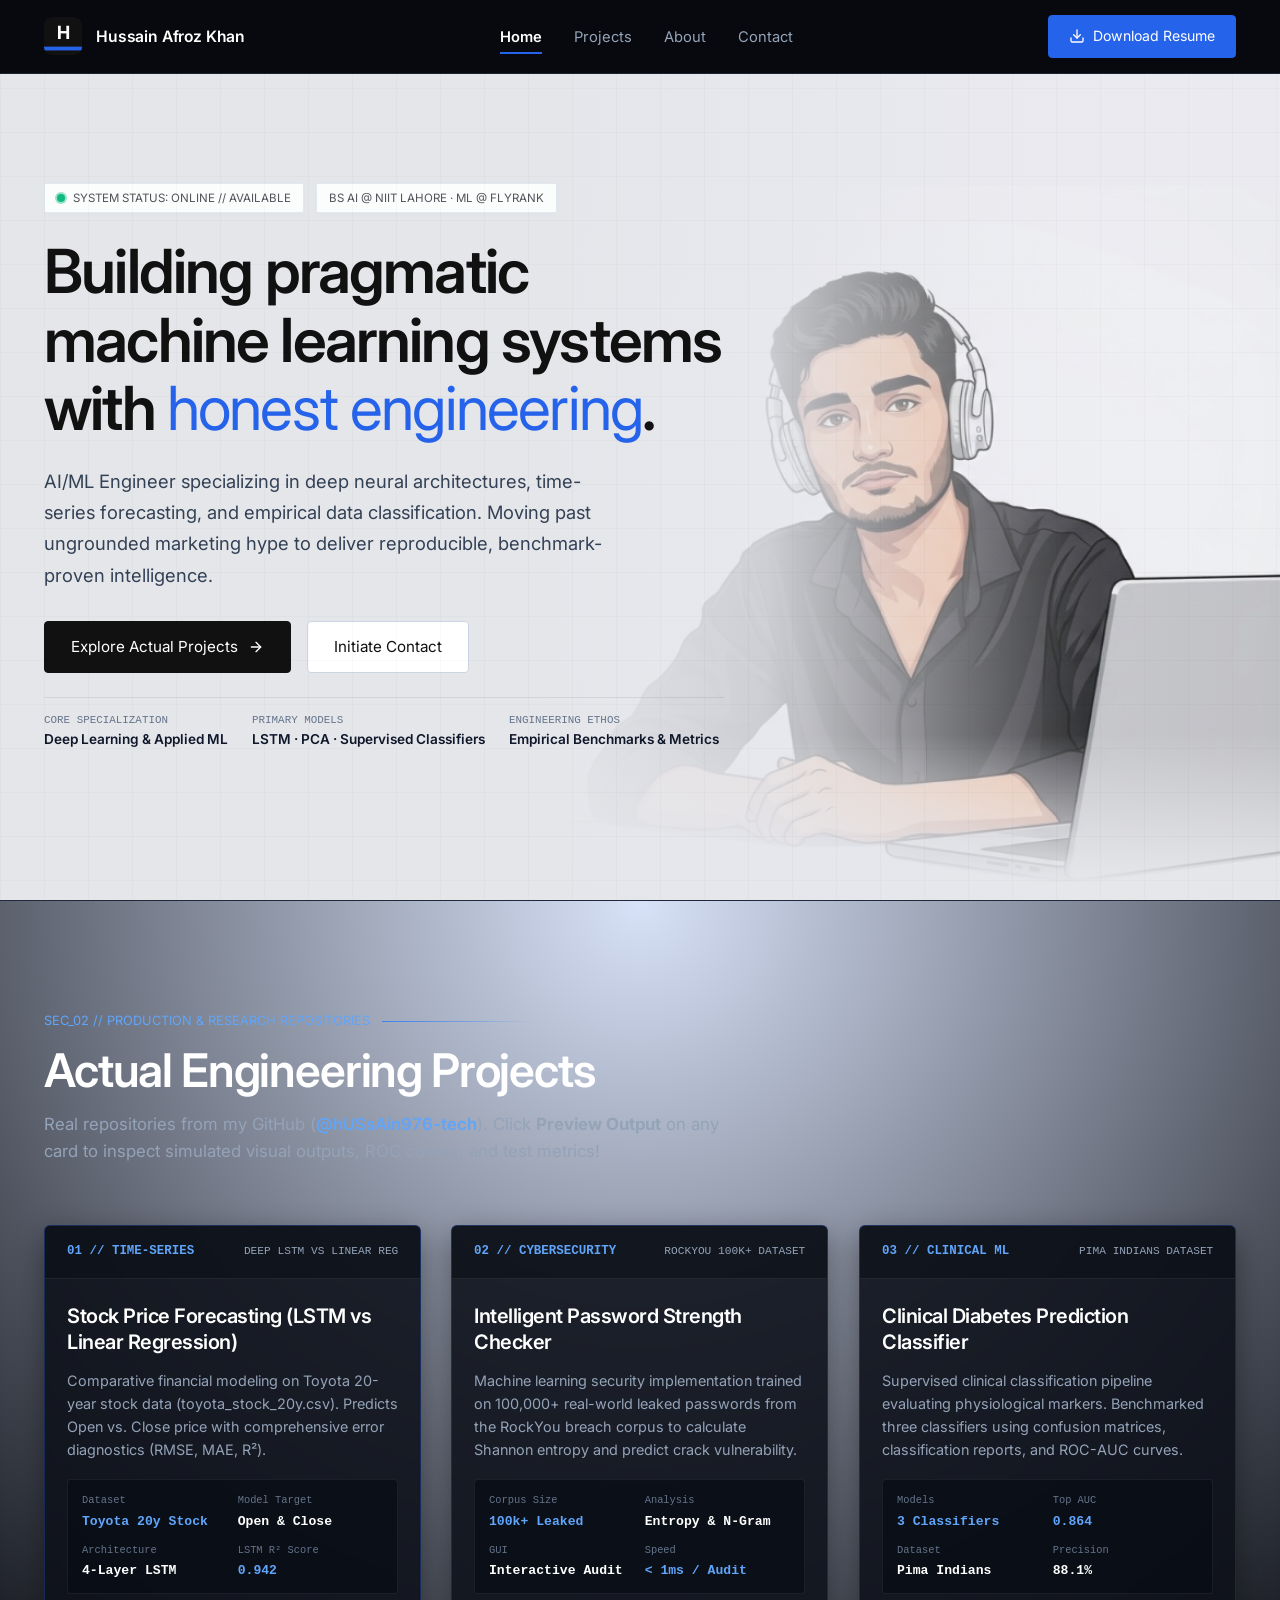
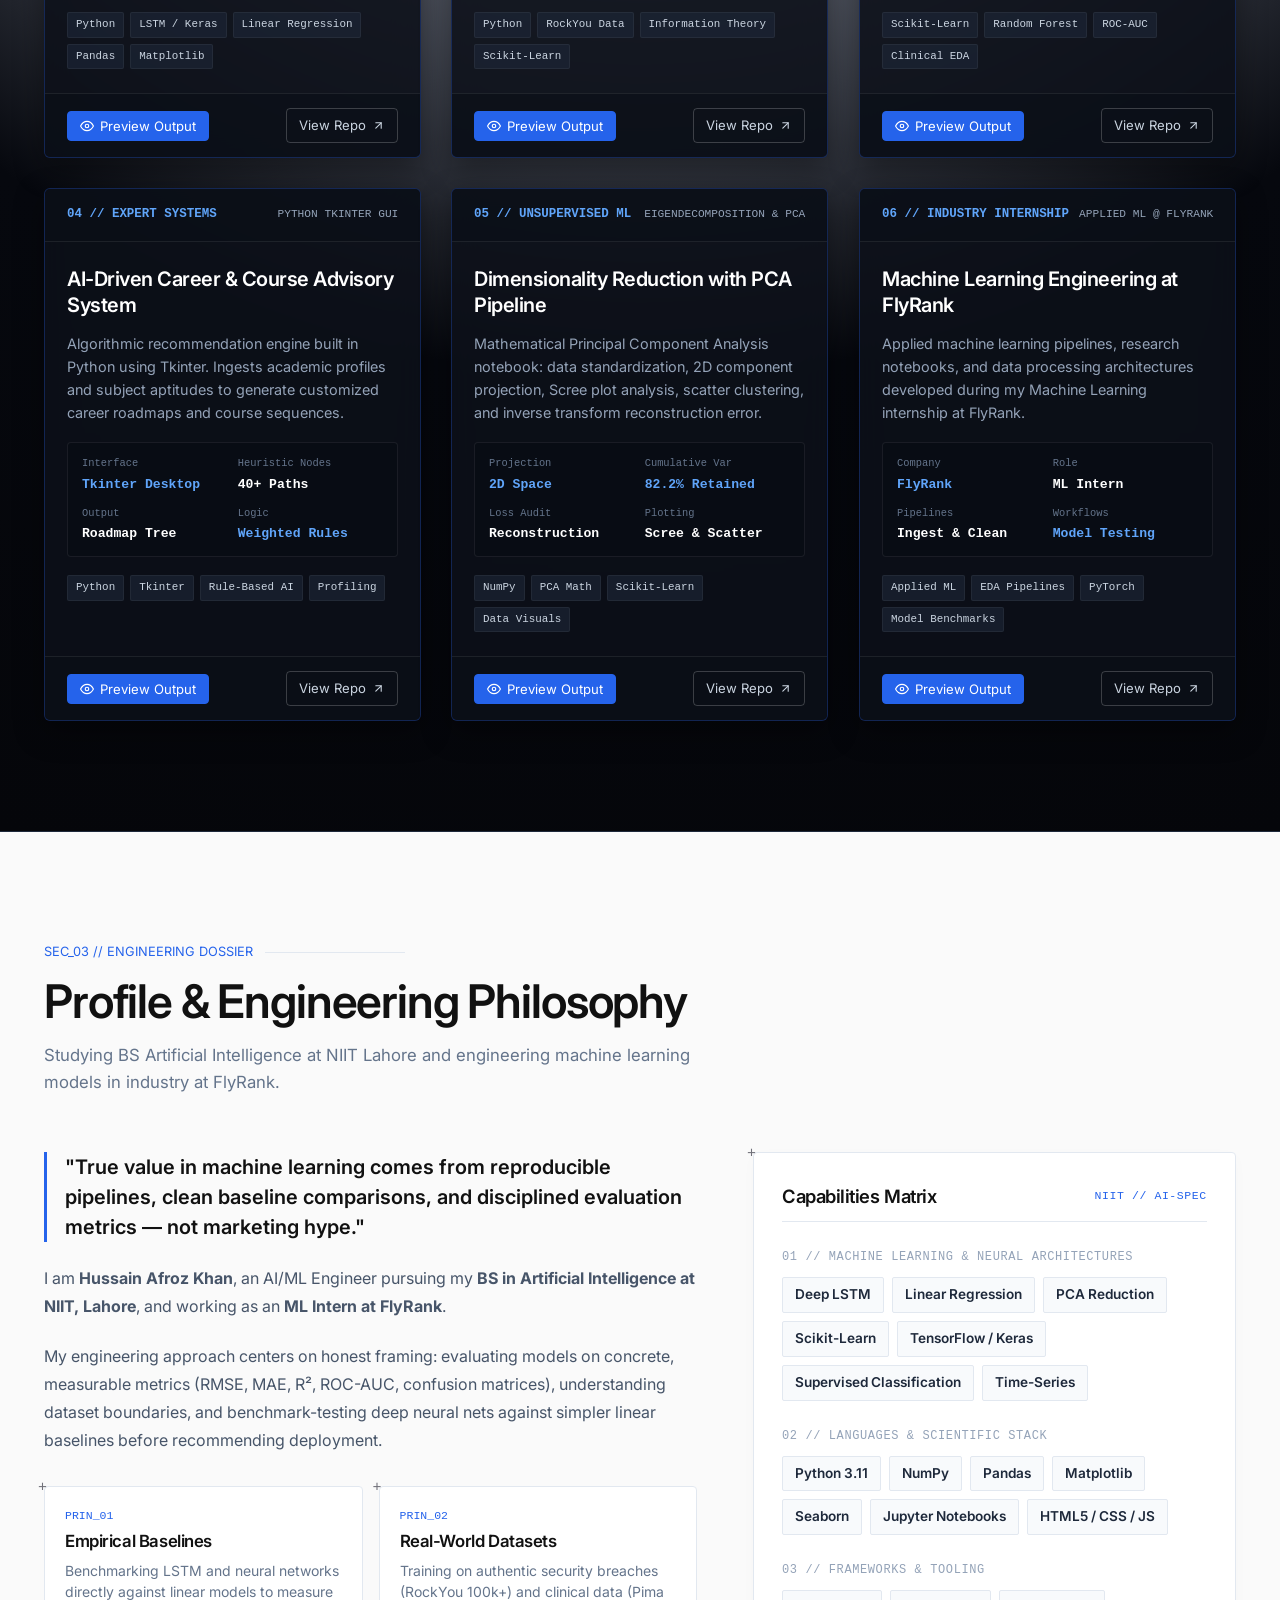
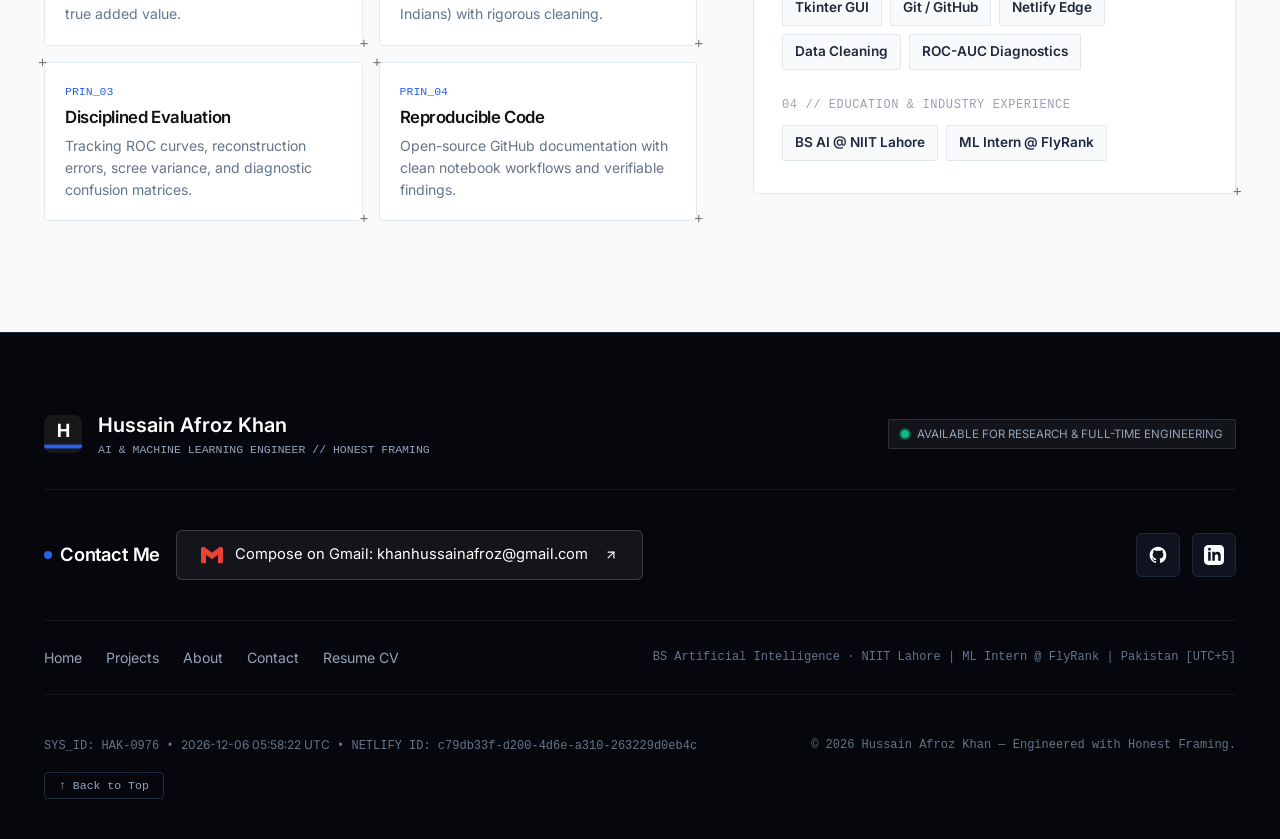
==== commit 2b208902: "Merge hero background colors seamlessly, scale avatar 1.15x, remove separate contact section, link n" ====
--- a/index.html
+++ b/index.html
@@ -1,22 +1,26 @@
 <!DOCTYPE html>
 <html lang="en">
+
 <head>
   <meta charset="UTF-8">
   <meta name="viewport" content="width=device-width, initial-scale=1.0">
   <title>Hussain Afroz Khan — AI/ML Engineer & Systems</title>
-  <meta name="description" content="AI & Machine Learning Engineer studying BS Artificial Intelligence at NIIT Lahore. Real projects, honest framing, and empirical benchmarks.">
-  
+  <meta name="description"
+    content="AI & Machine Learning Engineer studying BS Artificial Intelligence at NIIT Lahore. Real projects, honest framing, and empirical benchmarks.">
+
   <!-- Favicon: White H on Black with Blue Line -->
-  <link rel="icon" href="data:image/svg+xml,<svg xmlns='http://www.w3.org/2000/svg' viewBox='0 0 100 100'><rect width='100' height='100' rx='20' fill='%23111111'/><rect x='0' y='78' width='100' height='10' fill='%232563EB'/><text x='50' y='58' font-family='Arial' font-size='48' font-weight='700' fill='white' text-anchor='middle'>H</text></svg>">
-  
+  <link rel="icon"
+    href="data:image/svg+xml,<svg xmlns='http://www.w3.org/2000/svg' viewBox='0 0 100 100'><rect width='100' height='100' rx='20' fill='%23111111'/><rect x='0' y='78' width='100' height='10' fill='%232563EB'/><text x='50' y='58' font-family='Arial' font-size='48' font-weight='700' fill='white' text-anchor='middle'>H</text></svg>">
+
   <!-- Inter Font (400 regular & 600 semibold only) -->
   <link rel="preconnect" href="https://fonts.googleapis.com">
   <link rel="preconnect" href="https://fonts.gstatic.com" crossorigin>
   <link href="https://fonts.googleapis.com/css2?family=Inter:wght@400;600&display=swap" rel="stylesheet">
-  
+
   <!-- Stylesheet -->
   <link rel="stylesheet" href="style.css">
 </head>
+
 <body>
 
   <!-- Background Technical Grid Overlay -->
@@ -27,17 +31,17 @@
        ==================================================================== -->
   <header class="site-header" id="siteHeader">
     <div class="container nav-container">
-      
+
       <!-- Brand Logo with Black Background & Blue Line under H -->
       <a href="#home" class="brand" aria-label="Home">
         <svg class="brand-logo-svg" viewBox="0 0 100 100" xmlns="http://www.w3.org/2000/svg">
-          <rect width="100" height="100" rx="20" fill="#111111"/>
-          <rect x="0" y="78" width="100" height="10" fill="#2563EB"/>
-          <text x="50" y="58" font-family="'Inter', Arial, sans-serif" font-size="48" font-weight="700" fill="white" text-anchor="middle">H</text>
+          <rect width="100" height="100" rx="20" fill="#111111" />
+          <rect x="0" y="78" width="100" height="10" fill="#2563EB" />
+          <text x="50" y="58" font-family="'Inter', Arial, sans-serif" font-size="48" font-weight="700" fill="white"
+            text-anchor="middle">H</text>
         </svg>
         <div class="brand-info">
           <span class="brand-name">Hussain Afroz Khan</span>
-          <span class="brand-tag">SYS_ID // HAK-0976 · BS AI @ NIIT</span>
         </div>
       </a>
 
@@ -52,7 +56,8 @@
       <!-- Nav Actions -->
       <div class="nav-actions">
         <a href="resume.html" class="btn-resume" id="resumeNavBtn" target="_blank" rel="noopener">
-          <svg viewBox="0 0 24 24" fill="none" stroke="currentColor" stroke-width="2" stroke-linecap="round" stroke-linejoin="round">
+          <svg viewBox="0 0 24 24" fill="none" stroke="currentColor" stroke-width="2" stroke-linecap="round"
+            stroke-linejoin="round">
             <path d="M21 15v4a2 2 0 0 1-2 2H5a2 2 0 0 1-2-2v-4"></path>
             <polyline points="7 10 12 15 17 10"></polyline>
             <line x1="12" y1="15" x2="12" y2="3"></line>
@@ -60,7 +65,8 @@
           <span>Download Resume</span>
         </a>
         <button class="mobile-toggle" id="mobileToggle" aria-label="Toggle Navigation">
-          <svg viewBox="0 0 24 24" fill="none" stroke="currentColor" stroke-width="2" stroke-linecap="round" stroke-linejoin="round">
+          <svg viewBox="0 0 24 24" fill="none" stroke="currentColor" stroke-width="2" stroke-linecap="round"
+            stroke-linejoin="round">
             <line x1="3" y1="12" x2="21" y2="12"></line>
             <line x1="3" y1="6" x2="21" y2="6"></line>
             <line x1="3" y1="18" x2="21" y2="18"></line>
@@ -73,24 +79,20 @@
   <main>
     <!-- ====================================================================
          SECTION 01: HOME / HERO
-         Photo as Background — Text Written Directly On It (NO ENCLOSING CARD)
+         Merged Background Palette + 1.15x Scaled Image (NO CARD)
          ==================================================================== -->
     <section class="hero-showcase" id="home">
-      
+
       <!-- Background Character Illustration Layer -->
       <div class="hero-visual-backdrop">
-        <img 
-          src="assets/hero-avatar.jpg" 
-          alt="Hussain Afroz Khan workstation illustration" 
-          loading="eager"
-        >
+        <img src="assets/hero-avatar.jpg" alt="Hussain Afroz Khan workstation illustration" loading="eager">
         <div class="hero-blend-gradient"></div>
       </div>
 
       <!-- Text Plane Written Directly Over the Background -->
       <div class="container" style="position: relative; z-index: 3;">
         <div class="hero-content-plane reveal-on-scroll">
-          
+
           <div class="hero-meta-row">
             <span class="tech-badge">
               <span class="status-dot"></span>
@@ -106,13 +108,16 @@
           </h1>
 
           <p class="hero-description">
-            AI/ML Engineer specializing in deep neural architectures, time-series forecasting, and empirical data classification. Moving past ungrounded marketing hype to deliver reproducible, benchmark-proven intelligence.
+            AI/ML Engineer specializing in deep neural architectures, time-series forecasting, and empirical data
+            classification. Moving past ungrounded marketing hype to deliver reproducible, benchmark-proven
+            intelligence.
           </p>
 
           <div class="hero-cta-group">
             <a href="#projects" class="btn-main">
-              <span>Explore Actual Projects [SEC_02]</span>
-              <svg width="16" height="16" viewBox="0 0 24 24" fill="none" stroke="currentColor" stroke-width="2" stroke-linecap="round" stroke-linejoin="round">
+              <span>Explore Actual Projects</span>
+              <svg width="16" height="16" viewBox="0 0 24 24" fill="none" stroke="currentColor" stroke-width="2"
+                stroke-linecap="round" stroke-linejoin="round">
                 <line x1="5" y1="12" x2="19" y2="12"></line>
                 <polyline points="12 5 19 12 12 19"></polyline>
               </svg>
@@ -148,19 +153,22 @@
          ==================================================================== -->
     <section class="projects-galaxy dark-section" id="projects">
       <div class="container">
-        
+
         <div class="section-head-dark reveal-on-scroll">
           <div class="head-meta-neon">
             <span>SEC_02 // PRODUCTION & RESEARCH REPOSITORIES</span>
           </div>
           <h2>Actual Engineering Projects</h2>
           <p>
-            Real repositories from my GitHub (<a href="https://github.com/hUSsAin976-tech" target="_blank" rel="noopener" style="color: #60A5FA; text-decoration: none; font-weight: 600;">@hUSsAin976-tech</a>). Click <strong>Preview Output</strong> on any card to inspect simulated visual outputs, ROC curves, and test metrics!
+            Real repositories from my GitHub (<a href="https://github.com/hUSsAin976-tech" target="_blank"
+              rel="noopener" style="color: #60A5FA; text-decoration: none; font-weight: 600;">@hUSsAin976-tech</a>).
+            Click <strong>Preview Output</strong> on any card to inspect simulated visual outputs, ROC curves, and test
+            metrics!
           </p>
         </div>
 
         <div class="projects-deck">
-          
+
           <!-- Project 01: Stock Price Forecasting -->
           <article class="deck-card corner-frame reveal-on-scroll stagger-1">
             <div class="deck-card-header">
@@ -170,9 +178,10 @@
             <div class="deck-card-body">
               <h3 class="deck-card-title">Stock Price Forecasting (LSTM vs Linear Regression)</h3>
               <p class="deck-card-desc">
-                Comparative financial modeling on Toyota 20-year stock data (toyota_stock_20y.csv). Predicts Open vs. Close price with comprehensive error diagnostics (RMSE, MAE, R²).
+                Comparative financial modeling on Toyota 20-year stock data (toyota_stock_20y.csv). Predicts Open vs.
+                Close price with comprehensive error diagnostics (RMSE, MAE, R²).
               </p>
-              
+
               <div class="deck-metrics">
                 <div class="metric-col">
                   <span class="metric-col-label">Dataset</span>
@@ -202,15 +211,18 @@
             </div>
             <div class="deck-card-footer">
               <button class="btn-card-action btn-preview" data-project="toyota-stock">
-                <svg width="14" height="14" viewBox="0 0 24 24" fill="none" stroke="currentColor" stroke-width="2" stroke-linecap="round" stroke-linejoin="round">
+                <svg width="14" height="14" viewBox="0 0 24 24" fill="none" stroke="currentColor" stroke-width="2"
+                  stroke-linecap="round" stroke-linejoin="round">
                   <path d="M1 12s4-8 11-8 11 8 11 8-4 8-11 8-11-8-11-8z"></path>
                   <circle cx="12" cy="12" r="3"></circle>
                 </svg>
                 <span>Preview Output</span>
               </button>
-              <a href="https://github.com/hUSsAin976-tech/Stock-price-Forecasting-Project-Using-LSTM-and-Linear-Regression" target="_blank" rel="noopener" class="btn-card-action btn-repo">
+              <a href="https://github.com/hUSsAin976-tech/Stock-price-Forecasting-Project-Using-LSTM-and-Linear-Regression"
+                target="_blank" rel="noopener" class="btn-card-action btn-repo">
                 <span>View Repo</span>
-                <svg width="13" height="13" viewBox="0 0 24 24" fill="none" stroke="currentColor" stroke-width="2" stroke-linecap="round" stroke-linejoin="round">
+                <svg width="13" height="13" viewBox="0 0 24 24" fill="none" stroke="currentColor" stroke-width="2"
+                  stroke-linecap="round" stroke-linejoin="round">
                   <line x1="7" y1="17" x2="17" y2="7"></line>
                   <polyline points="7 7 17 7 17 17"></polyline>
                 </svg>
@@ -227,9 +239,10 @@
             <div class="deck-card-body">
               <h3 class="deck-card-title">Intelligent Password Strength Checker</h3>
               <p class="deck-card-desc">
-                Machine learning security implementation trained on 100,000+ real-world leaked passwords from the RockYou breach corpus to calculate Shannon entropy and predict crack vulnerability.
+                Machine learning security implementation trained on 100,000+ real-world leaked passwords from the
+                RockYou breach corpus to calculate Shannon entropy and predict crack vulnerability.
               </p>
-              
+
               <div class="deck-metrics">
                 <div class="metric-col">
                   <span class="metric-col-label">Corpus Size</span>
@@ -258,15 +271,18 @@
             </div>
             <div class="deck-card-footer">
               <button class="btn-card-action btn-preview" data-project="password-checker">
-                <svg width="14" height="14" viewBox="0 0 24 24" fill="none" stroke="currentColor" stroke-width="2" stroke-linecap="round" stroke-linejoin="round">
+                <svg width="14" height="14" viewBox="0 0 24 24" fill="none" stroke="currentColor" stroke-width="2"
+                  stroke-linecap="round" stroke-linejoin="round">
                   <path d="M1 12s4-8 11-8 11 8 11 8-4 8-11 8-11-8-11-8z"></path>
                   <circle cx="12" cy="12" r="3"></circle>
                 </svg>
                 <span>Preview Output</span>
               </button>
-              <a href="https://github.com/hUSsAin976-tech/Intelligent-Password-Strength-Checker" target="_blank" rel="noopener" class="btn-card-action btn-repo">
+              <a href="https://github.com/hUSsAin976-tech/Intelligent-Password-Strength-Checker" target="_blank"
+                rel="noopener" class="btn-card-action btn-repo">
                 <span>View Repo</span>
-                <svg width="13" height="13" viewBox="0 0 24 24" fill="none" stroke="currentColor" stroke-width="2" stroke-linecap="round" stroke-linejoin="round">
+                <svg width="13" height="13" viewBox="0 0 24 24" fill="none" stroke="currentColor" stroke-width="2"
+                  stroke-linecap="round" stroke-linejoin="round">
                   <line x1="7" y1="17" x2="17" y2="7"></line>
                   <polyline points="7 7 17 7 17 17"></polyline>
                 </svg>
@@ -283,9 +299,10 @@
             <div class="deck-card-body">
               <h3 class="deck-card-title">Clinical Diabetes Prediction Classifier</h3>
               <p class="deck-card-desc">
-                Supervised clinical classification pipeline evaluating physiological markers. Benchmarked three classifiers using confusion matrices, classification reports, and ROC-AUC curves.
+                Supervised clinical classification pipeline evaluating physiological markers. Benchmarked three
+                classifiers using confusion matrices, classification reports, and ROC-AUC curves.
               </p>
-              
+
               <div class="deck-metrics">
                 <div class="metric-col">
                   <span class="metric-col-label">Models</span>
@@ -314,15 +331,18 @@
             </div>
             <div class="deck-card-footer">
               <button class="btn-card-action btn-preview" data-project="diabetes-prediction">
-                <svg width="14" height="14" viewBox="0 0 24 24" fill="none" stroke="currentColor" stroke-width="2" stroke-linecap="round" stroke-linejoin="round">
+                <svg width="14" height="14" viewBox="0 0 24 24" fill="none" stroke="currentColor" stroke-width="2"
+                  stroke-linecap="round" stroke-linejoin="round">
                   <path d="M1 12s4-8 11-8 11 8 11 8-4 8-11 8-11-8-11-8z"></path>
                   <circle cx="12" cy="12" r="3"></circle>
                 </svg>
                 <span>Preview Output</span>
               </button>
-              <a href="https://github.com/hUSsAin976-tech/Diabetes-Prediction-Using-Clinical-Dataset" target="_blank" rel="noopener" class="btn-card-action btn-repo">
+              <a href="https://github.com/hUSsAin976-tech/Diabetes-Prediction-Using-Clinical-Dataset" target="_blank"
+                rel="noopener" class="btn-card-action btn-repo">
                 <span>View Repo</span>
-                <svg width="13" height="13" viewBox="0 0 24 24" fill="none" stroke="currentColor" stroke-width="2" stroke-linecap="round" stroke-linejoin="round">
+                <svg width="13" height="13" viewBox="0 0 24 24" fill="none" stroke="currentColor" stroke-width="2"
+                  stroke-linecap="round" stroke-linejoin="round">
                   <line x1="7" y1="17" x2="17" y2="7"></line>
                   <polyline points="7 7 17 7 17 17"></polyline>
                 </svg>
@@ -339,9 +359,10 @@
             <div class="deck-card-body">
               <h3 class="deck-card-title">AI-Driven Career & Course Advisory System</h3>
               <p class="deck-card-desc">
-                Algorithmic recommendation engine built in Python using Tkinter. Ingests academic profiles and subject aptitudes to generate customized career roadmaps and course sequences.
+                Algorithmic recommendation engine built in Python using Tkinter. Ingests academic profiles and subject
+                aptitudes to generate customized career roadmaps and course sequences.
               </p>
-              
+
               <div class="deck-metrics">
                 <div class="metric-col">
                   <span class="metric-col-label">Interface</span>
@@ -370,15 +391,18 @@
             </div>
             <div class="deck-card-footer">
               <button class="btn-card-action btn-preview" data-project="career-advisory">
-                <svg width="14" height="14" viewBox="0 0 24 24" fill="none" stroke="currentColor" stroke-width="2" stroke-linecap="round" stroke-linejoin="round">
+                <svg width="14" height="14" viewBox="0 0 24 24" fill="none" stroke="currentColor" stroke-width="2"
+                  stroke-linecap="round" stroke-linejoin="round">
                   <path d="M1 12s4-8 11-8 11 8 11 8-4 8-11 8-11-8-11-8z"></path>
                   <circle cx="12" cy="12" r="3"></circle>
                 </svg>
                 <span>Preview Output</span>
               </button>
-              <a href="https://github.com/hUSsAin976-tech/AI-Driven-Career-Course-Advisory-Management-System" target="_blank" rel="noopener" class="btn-card-action btn-repo">
+              <a href="https://github.com/hUSsAin976-tech/AI-Driven-Career-Course-Advisory-Management-System"
+                target="_blank" rel="noopener" class="btn-card-action btn-repo">
                 <span>View Repo</span>
-                <svg width="13" height="13" viewBox="0 0 24 24" fill="none" stroke="currentColor" stroke-width="2" stroke-linecap="round" stroke-linejoin="round">
+                <svg width="13" height="13" viewBox="0 0 24 24" fill="none" stroke="currentColor" stroke-width="2"
+                  stroke-linecap="round" stroke-linejoin="round">
                   <line x1="7" y1="17" x2="17" y2="7"></line>
                   <polyline points="7 7 17 7 17 17"></polyline>
                 </svg>
@@ -395,9 +419,10 @@
             <div class="deck-card-body">
               <h3 class="deck-card-title">Dimensionality Reduction with PCA Pipeline</h3>
               <p class="deck-card-desc">
-                Mathematical Principal Component Analysis notebook: data standardization, 2D component projection, Scree plot analysis, scatter clustering, and inverse transform reconstruction error.
+                Mathematical Principal Component Analysis notebook: data standardization, 2D component projection, Scree
+                plot analysis, scatter clustering, and inverse transform reconstruction error.
               </p>
-              
+
               <div class="deck-metrics">
                 <div class="metric-col">
                   <span class="metric-col-label">Projection</span>
@@ -426,15 +451,18 @@
             </div>
             <div class="deck-card-footer">
               <button class="btn-card-action btn-preview" data-project="pca-reduction">
-                <svg width="14" height="14" viewBox="0 0 24 24" fill="none" stroke="currentColor" stroke-width="2" stroke-linecap="round" stroke-linejoin="round">
+                <svg width="14" height="14" viewBox="0 0 24 24" fill="none" stroke="currentColor" stroke-width="2"
+                  stroke-linecap="round" stroke-linejoin="round">
                   <path d="M1 12s4-8 11-8 11 8 11 8-4 8-11 8-11-8-11-8z"></path>
                   <circle cx="12" cy="12" r="3"></circle>
                 </svg>
                 <span>Preview Output</span>
               </button>
-              <a href="https://github.com/hUSsAin976-tech/Dimensionality-Reduction-with-PCA" target="_blank" rel="noopener" class="btn-card-action btn-repo">
+              <a href="https://github.com/hUSsAin976-tech/Dimensionality-Reduction-with-PCA" target="_blank"
+                rel="noopener" class="btn-card-action btn-repo">
                 <span>View Repo</span>
-                <svg width="13" height="13" viewBox="0 0 24 24" fill="none" stroke="currentColor" stroke-width="2" stroke-linecap="round" stroke-linejoin="round">
+                <svg width="13" height="13" viewBox="0 0 24 24" fill="none" stroke="currentColor" stroke-width="2"
+                  stroke-linecap="round" stroke-linejoin="round">
                   <line x1="7" y1="17" x2="17" y2="7"></line>
                   <polyline points="7 7 17 7 17 17"></polyline>
                 </svg>
@@ -451,9 +479,10 @@
             <div class="deck-card-body">
               <h3 class="deck-card-title">Machine Learning Engineering at FlyRank</h3>
               <p class="deck-card-desc">
-                Applied machine learning pipelines, research notebooks, and data processing architectures developed during my Machine Learning internship at FlyRank.
+                Applied machine learning pipelines, research notebooks, and data processing architectures developed
+                during my Machine Learning internship at FlyRank.
               </p>
-              
+
               <div class="deck-metrics">
                 <div class="metric-col">
                   <span class="metric-col-label">Company</span>
@@ -482,15 +511,18 @@
             </div>
             <div class="deck-card-footer">
               <button class="btn-card-action btn-preview" data-project="flyrank-internship">
-                <svg width="14" height="14" viewBox="0 0 24 24" fill="none" stroke="currentColor" stroke-width="2" stroke-linecap="round" stroke-linejoin="round">
+                <svg width="14" height="14" viewBox="0 0 24 24" fill="none" stroke="currentColor" stroke-width="2"
+                  stroke-linecap="round" stroke-linejoin="round">
                   <path d="M1 12s4-8 11-8 11 8 11 8-4 8-11 8-11-8-11-8z"></path>
                   <circle cx="12" cy="12" r="3"></circle>
                 </svg>
                 <span>Preview Output</span>
               </button>
-              <a href="https://github.com/hUSsAin976-tech/ML-internship-at-FlyRank" target="_blank" rel="noopener" class="btn-card-action btn-repo">
+              <a href="https://github.com/hUSsAin976-tech/ML-internship-at-FlyRank" target="_blank" rel="noopener"
+                class="btn-card-action btn-repo">
                 <span>View Repo</span>
-                <svg width="13" height="13" viewBox="0 0 24 24" fill="none" stroke="currentColor" stroke-width="2" stroke-linecap="round" stroke-linejoin="round">
+                <svg width="13" height="13" viewBox="0 0 24 24" fill="none" stroke="currentColor" stroke-width="2"
+                  stroke-linecap="round" stroke-linejoin="round">
                   <line x1="7" y1="17" x2="17" y2="7"></line>
                   <polyline points="7 7 17 7 17 17"></polyline>
                 </svg>
@@ -507,55 +539,64 @@
          ==================================================================== -->
     <section class="about-section" id="about">
       <div class="container">
-        
+
         <div class="section-head-light reveal-on-scroll">
           <div class="head-meta-blue">
             <span>SEC_03 // ENGINEERING DOSSIER</span>
           </div>
           <h2 style="font-size: clamp(2.1rem, 4vw, 2.9rem); color: #111111;">Profile & Engineering Philosophy</h2>
           <p style="color: #64748B; font-size: 1.05rem; max-width: 680px;">
-            Studying BS Artificial Intelligence at NIIT Lahore and engineering machine learning models in industry at FlyRank.
+            Studying BS Artificial Intelligence at NIIT Lahore and engineering machine learning models in industry at
+            FlyRank.
           </p>
         </div>
 
         <div class="about-columns">
-          
+
           <div class="about-manifesto reveal-on-scroll stagger-1">
             <p class="manifesto-quote">
-              "True value in machine learning comes from reproducible pipelines, clean baseline comparisons, and disciplined evaluation metrics — not marketing hype."
+              "True value in machine learning comes from reproducible pipelines, clean baseline comparisons, and
+              disciplined evaluation metrics — not marketing hype."
             </p>
 
             <p class="manifesto-body">
-              I am <strong>Hussain Afroz Khan</strong>, an AI/ML Engineer pursuing my <strong>BS in Artificial Intelligence at NIIT, Lahore</strong>, and working as an <strong>ML Intern at FlyRank</strong>.
+              I am <strong>Hussain Afroz Khan</strong>, an AI/ML Engineer pursuing my <strong>BS in Artificial
+                Intelligence at NIIT, Lahore</strong>, and working as an <strong>ML Intern at FlyRank</strong>.
             </p>
 
             <p class="manifesto-body">
-              My engineering approach centers on honest framing: evaluating models on concrete, measurable metrics (RMSE, MAE, R², ROC-AUC, confusion matrices), understanding dataset boundaries, and benchmark-testing deep neural nets against simpler linear baselines before recommending deployment.
+              My engineering approach centers on honest framing: evaluating models on concrete, measurable metrics
+              (RMSE, MAE, R², ROC-AUC, confusion matrices), understanding dataset boundaries, and benchmark-testing deep
+              neural nets against simpler linear baselines before recommending deployment.
             </p>
 
             <div class="principles-quad">
               <div class="principle-box corner-frame">
                 <div class="principle-num">PRIN_01</div>
                 <h4 class="principle-title">Empirical Baselines</h4>
-                <p class="principle-desc">Benchmarking LSTM and neural networks directly against linear models to measure true added value.</p>
+                <p class="principle-desc">Benchmarking LSTM and neural networks directly against linear models to
+                  measure true added value.</p>
               </div>
 
               <div class="principle-box corner-frame">
                 <div class="principle-num">PRIN_02</div>
                 <h4 class="principle-title">Real-World Datasets</h4>
-                <p class="principle-desc">Training on authentic security breaches (RockYou 100k+) and clinical data (Pima Indians) with rigorous cleaning.</p>
+                <p class="principle-desc">Training on authentic security breaches (RockYou 100k+) and clinical data
+                  (Pima Indians) with rigorous cleaning.</p>
               </div>
 
               <div class="principle-box corner-frame">
                 <div class="principle-num">PRIN_03</div>
                 <h4 class="principle-title">Disciplined Evaluation</h4>
-                <p class="principle-desc">Tracking ROC curves, reconstruction errors, scree variance, and diagnostic confusion matrices.</p>
+                <p class="principle-desc">Tracking ROC curves, reconstruction errors, scree variance, and diagnostic
+                  confusion matrices.</p>
               </div>
 
               <div class="principle-box corner-frame">
                 <div class="principle-num">PRIN_04</div>
                 <h4 class="principle-title">Reproducible Code</h4>
-                <p class="principle-desc">Open-source GitHub documentation with clean notebook workflows and verifiable findings.</p>
+                <p class="principle-desc">Open-source GitHub documentation with clean notebook workflows and verifiable
+                  findings.</p>
               </div>
             </div>
           </div>
@@ -619,136 +660,23 @@
       </div>
     </section>
 
-    <!-- ====================================================================
-         SECTION 04: CONTACT (Focused Direct Communication Channels)
-         Transmission Card REMOVED As Requested
-         ==================================================================== -->
-    <section class="contact-section" id="contact">
-      <div class="container">
-        
-        <div class="section-head-light reveal-on-scroll">
-          <div class="head-meta-blue">
-            <span>SEC_04 // DIRECT COMMUNICATIONS</span>
-          </div>
-          <h2 style="font-size: clamp(2.1rem, 4vw, 2.9rem); color: #111111;">Initiate Contact</h2>
-          <p style="color: #64748B; font-size: 1.05rem; max-width: 680px;">
-            Open for machine learning engineering roles, research collaborations, and applied AI initiatives. Reach out directly via any channel below.
-          </p>
-        </div>
-
-        <!-- 3 High-Impact Direct Contact Cards -->
-        <div class="contact-channels-grid">
-          
-          <!-- Card 1: Direct Gmail / Email -->
-          <div class="channel-card corner-frame reveal-on-scroll stagger-1">
-            <div class="channel-card-icon">
-              <!-- Gmail Icon -->
-              <svg viewBox="0 0 24 24" width="26" height="26">
-                <path fill="#EA4335" d="M24 5.457v13.909c0 .904-.732 1.636-1.636 1.636h-3.819V11.73L12 16.64l-6.545-4.91v9.272H1.636A1.636 1.636 0 0 1 0 19.366V5.457c0-2.023 2.309-3.178 3.927-1.964L5.455 4.64 12 9.548l6.545-4.91 1.528-1.145C21.69 2.28 24 3.434 24 5.457z"/>
-              </svg>
-            </div>
-            <h3 class="channel-card-title">Electronic Mail (Gmail)</h3>
-            <p class="channel-card-text">
-              Direct inbox for engineering opportunities, technical discussions, or project inquiries. Direct response within 24 hours.
-            </p>
-            <div style="font-family: var(--font-mono); font-size: 0.85rem; color: var(--accent); font-weight: 600; word-break: break-all;">
-              khanhussainafroz@gmail.com
-            </div>
-            <a 
-              href="https://mail.google.com/mail/?view=cm&fs=1&to=khanhussainafroz@gmail.com" 
-              target="_blank" 
-              rel="noopener" 
-              class="btn-channel btn-channel-primary"
-            >
-              <span>Compose on Gmail</span>
-              <svg width="15" height="15" viewBox="0 0 24 24" fill="none" stroke="currentColor" stroke-width="2" stroke-linecap="round" stroke-linejoin="round">
-                <line x1="7" y1="17" x2="17" y2="7"></line>
-                <polyline points="7 7 17 7 17 17"></polyline>
-              </svg>
-            </a>
-            <button class="btn-channel btn-channel-outline" id="copyEmailBtn" type="button">
-              Copy Email Address
-            </button>
-          </div>
-
-          <!-- Card 2: LinkedIn -->
-          <div class="channel-card corner-frame reveal-on-scroll stagger-2">
-            <div class="channel-card-icon">
-              <!-- LinkedIn Icon -->
-              <svg viewBox="0 0 24 24" width="26" height="26" fill="#0A66C2">
-                <path d="M19 0h-14c-2.761 0-5 2.239-5 5v14c0 2.761 2.239 5 5 5h14c2.762 0 5-2.239 5-5v-14c0-2.761-2.238-5-5-5zm-11 19h-3v-11h3v11zm-1.5-12.268c-.966 0-1.75-.79-1.75-1.764s.784-1.764 1.75-1.764 1.75.79 1.75 1.764-.783 1.764-1.75 1.764zm13.5 12.268h-3v-5.604c0-3.368-4-3.113-4 0v5.604h-3v-11h3v1.765c1.396-2.586 7-2.777 7 2.476v6.759z"/>
-              </svg>
-            </div>
-            <h3 class="channel-card-title">LinkedIn Professional</h3>
-            <p class="channel-card-text">
-              Connect on LinkedIn to discuss machine learning roles, internship projects, or industry networking.
-            </p>
-            <div style="font-family: var(--font-mono); font-size: 0.82rem; color: #475569;">
-              linkedin.com/in/hussain-afroz-khan-5b0a012b5
-            </div>
-            <a 
-              href="https://www.linkedin.com/in/hussain-afroz-khan-5b0a012b5" 
-              target="_blank" 
-              rel="noopener" 
-              class="btn-channel btn-channel-dark"
-            >
-              <span>Connect on LinkedIn</span>
-              <svg width="15" height="15" viewBox="0 0 24 24" fill="none" stroke="currentColor" stroke-width="2" stroke-linecap="round" stroke-linejoin="round">
-                <line x1="7" y1="17" x2="17" y2="7"></line>
-                <polyline points="7 7 17 7 17 17"></polyline>
-              </svg>
-            </a>
-          </div>
-
-          <!-- Card 3: GitHub -->
-          <div class="channel-card corner-frame reveal-on-scroll stagger-3">
-            <div class="channel-card-icon">
-              <!-- GitHub Icon -->
-              <svg viewBox="0 0 24 24" width="26" height="26" fill="#111111">
-                <path fill-rule="evenodd" clip-rule="evenodd" d="M12 2C6.477 2 2 6.484 2 12.017c0 4.425 2.865 8.18 6.839 9.504.5.092.682-.217.682-.483 0-.237-.008-.868-.013-1.703-2.782.605-3.369-1.343-3.369-1.343-.454-1.158-1.11-1.466-1.11-1.466-.908-.62.069-.608.069-.608 1.003.07 1.53 1.032 1.53 1.032.892 1.53 2.341 1.088 2.91.832.092-.647.35-1.088.636-1.338-2.22-.253-4.555-1.113-4.555-4.951 0-1.093.39-1.988 1.029-2.688-.103-.253-.446-1.272.098-2.65 0 0 .84-.27 2.75 1.026A9.564 9.564 0 0112 6.844c.85.004 1.705.115 2.504.337 1.909-1.296 2.747-1.027 2.747-1.027.546 1.379.202 2.398.1 2.651.64.7 1.028 1.595 1.028 2.688 0 3.848-2.339 4.695-4.566 4.943.359.309.678.92.678 1.855 0 1.338-.012 2.419-.012 2.747 0 .268.18.58.688.482A10.019 10.019 0 0022 12.017C22 6.484 17.522 2 12 2z"/>
-              </svg>
-            </div>
-            <h3 class="channel-card-title">GitHub Repositories</h3>
-            <p class="channel-card-text">
-              Inspect open-source repositories, Jupyter notebooks, benchmark datasets, and model evaluations.
-            </p>
-            <div style="font-family: var(--font-mono); font-size: 0.82rem; color: #475569;">
-              github.com/hUSsAin976-tech
-            </div>
-            <a 
-              href="https://github.com/hUSsAin976-tech" 
-              target="_blank" 
-              rel="noopener" 
-              class="btn-channel btn-channel-dark"
-            >
-              <span>Explore GitHub Repos</span>
-              <svg width="15" height="15" viewBox="0 0 24 24" fill="none" stroke="currentColor" stroke-width="2" stroke-linecap="round" stroke-linejoin="round">
-                <line x1="7" y1="17" x2="17" y2="7"></line>
-                <polyline points="7 7 17 7 17 17"></polyline>
-              </svg>
-            </a>
-          </div>
-
-        </div>
-
-      </div>
-    </section>
   </main>
 
   <!-- ====================================================================
-       LARGE MULTI-LINE BLACK FOOTER
-       Includes Gmail compose CTA, GitHub, LinkedIn, and system specs
+       LARGE MULTI-LINE BLACK FOOTER (Direct Target for Navbar Contact)
+       Includes "Contact Me", Gmail compose CTA, GitHub, LinkedIn, and specs
        ==================================================================== -->
-  <footer class="footer-grand">
+  <footer class="footer-grand" id="contact">
     <div class="container footer-flow">
-      
+
       <!-- Footer Line 1: Header Brand Lockup & Status -->
       <div class="footer-line-header">
         <div class="footer-brand-lockup">
           <svg class="brand-logo-svg" viewBox="0 0 100 100" xmlns="http://www.w3.org/2000/svg">
-            <rect width="100" height="100" rx="20" fill="#18181B"/>
-            <rect x="0" y="78" width="100" height="10" fill="#2563EB"/>
-            <text x="50" y="58" font-family="'Inter', Arial, sans-serif" font-size="48" font-weight="700" fill="white" text-anchor="middle">H</text>
+            <rect width="100" height="100" rx="20" fill="#18181B" />
+            <rect x="0" y="78" width="100" height="10" fill="#2563EB" />
+            <text x="50" y="58" font-family="'Inter', Arial, sans-serif" font-size="48" font-weight="700" fill="white"
+              text-anchor="middle">H</text>
           </svg>
           <div>
             <div class="footer-brand-title">Hussain Afroz Khan</div>
@@ -756,56 +684,50 @@
           </div>
         </div>
 
-        <div class="tech-badge" style="background: rgba(255,255,255,0.06); border-color: rgba(255,255,255,0.12); color: #94A3B8;">
+        <div class="tech-badge"
+          style="background: rgba(255,255,255,0.06); border-color: rgba(255,255,255,0.12); color: #94A3B8;">
           <span class="status-dot"></span>
           <span>AVAILABLE FOR RESEARCH & FULL-TIME ENGINEERING</span>
         </div>
       </div>
 
-      <!-- Footer Line 2: Communications Hub with Direct Gmail Compose -->
+      <!-- Footer Line 2: Communications Hub with "Contact Me" and Direct Gmail Compose -->
       <div class="footer-line-comms">
-        <a 
-          href="https://mail.google.com/mail/?view=cm&fs=1&to=khanhussainafroz@gmail.com" 
-          target="_blank" 
-          rel="noopener" 
-          class="footer-gmail-cta"
-        >
-          <!-- Official Gmail Icon -->
-          <svg class="gmail-icon-svg" viewBox="0 0 24 24">
-            <path fill="#EA4335" d="M24 5.457v13.909c0 .904-.732 1.636-1.636 1.636h-3.819V11.73L12 16.64l-6.545-4.91v9.272H1.636A1.636 1.636 0 0 1 0 19.366V5.457c0-2.023 2.309-3.178 3.927-1.964L5.455 4.64 12 9.548l6.545-4.91 1.528-1.145C21.69 2.28 24 3.434 24 5.457z"/>
-          </svg>
-          <span>Compose on Gmail: khanhussainafroz@gmail.com</span>
-          <svg width="14" height="14" viewBox="0 0 24 24" fill="none" stroke="currentColor" stroke-width="2" stroke-linecap="round" stroke-linejoin="round" style="margin-left: 4px;">
-            <line x1="7" y1="17" x2="17" y2="7"></line>
-            <polyline points="7 7 17 7 17 17"></polyline>
-          </svg>
-        </a>
+        
+        <!-- "Contact Me" Heading and Gmail Compose Button As Requested -->
+        <div class="footer-contact-me-wrap">
+          <span class="footer-contact-me-label">Contact Me</span>
+          <a href="https://mail.google.com/mail/?view=cm&fs=1&to=khanhussainafroz@gmail.com" target="_blank"
+            rel="noopener" class="footer-gmail-cta">
+            <!-- Official Gmail Icon -->
+            <svg class="gmail-icon-svg" viewBox="0 0 24 24">
+              <path fill="#EA4335"
+                d="M24 5.457v13.909c0 .904-.732 1.636-1.636 1.636h-3.819V11.73L12 16.64l-6.545-4.91v9.272H1.636A1.636 1.636 0 0 1 0 19.366V5.457c0-2.023 2.309-3.178 3.927-1.964L5.455 4.64 12 9.548l6.545-4.91 1.528-1.145C21.69 2.28 24 3.434 24 5.457z" />
+            </svg>
+            <span>Compose on Gmail: khanhussainafroz@gmail.com</span>
+            <svg width="14" height="14" viewBox="0 0 24 24" fill="none" stroke="currentColor" stroke-width="2"
+              stroke-linecap="round" stroke-linejoin="round" style="margin-left: 4px;">
+              <line x1="7" y1="17" x2="17" y2="7"></line>
+              <polyline points="7 7 17 7 17 17"></polyline>
+            </svg>
+          </a>
+        </div>
 
         <!-- Social Icons: GitHub & LinkedIn -->
         <div class="footer-social-icons">
-          <a 
-            href="https://github.com/hUSsAin976-tech" 
-            target="_blank" 
-            rel="noopener" 
-            class="footer-icon-btn" 
-            aria-label="GitHub Profile"
-            title="GitHub: hUSsAin976-tech"
-          >
+          <a href="https://github.com/hUSsAin976-tech" target="_blank" rel="noopener" class="footer-icon-btn"
+            aria-label="GitHub Profile" title="GitHub: hUSsAin976-tech">
             <svg viewBox="0 0 24 24">
-              <path fill-rule="evenodd" clip-rule="evenodd" d="M12 2C6.477 2 2 6.484 2 12.017c0 4.425 2.865 8.18 6.839 9.504.5.092.682-.217.682-.483 0-.237-.008-.868-.013-1.703-2.782.605-3.369-1.343-3.369-1.343-.454-1.158-1.11-1.466-1.11-1.466-.908-.62.069-.608.069-.608 1.003.07 1.53 1.032 1.53 1.032.892 1.53 2.341 1.088 2.91.832.092-.647.35-1.088.636-1.338-2.22-.253-4.555-1.113-4.555-4.951 0-1.093.39-1.988 1.029-2.688-.103-.253-.446-1.272.098-2.65 0 0 .84-.27 2.75 1.026A9.564 9.564 0 0112 6.844c.85.004 1.705.115 2.504.337 1.909-1.296 2.747-1.027 2.747-1.027.546 1.379.202 2.398.1 2.651.64.7 1.028 1.595 1.028 2.688 0 3.848-2.339 4.695-4.566 4.943.359.309.678.92.678 1.855 0 1.338-.012 2.419-.012 2.747 0 .268.18.58.688.482A10.019 10.019 0 0022 12.017C22 6.484 17.522 2 12 2z"/>
+              <path fill-rule="evenodd" clip-rule="evenodd"
+                d="M12 2C6.477 2 2 6.484 2 12.017c0 4.425 2.865 8.18 6.839 9.504.5.092.682-.217.682-.483 0-.237-.008-.868-.013-1.703-2.782.605-3.369-1.343-3.369-1.343-.454-1.158-1.11-1.466-1.11-1.466-.908-.62.069-.608.069-.608 1.003.07 1.53 1.032 1.53 1.032.892 1.53 2.341 1.088 2.91.832.092-.647.35-1.088.636-1.338-2.22-.253-4.555-1.113-4.555-4.951 0-1.093.39-1.988 1.029-2.688-.103-.253-.446-1.272.098-2.65 0 0 .84-.27 2.75 1.026A9.564 9.564 0 0112 6.844c.85.004 1.705.115 2.504.337 1.909-1.296 2.747-1.027 2.747-1.027.546 1.379.202 2.398.1 2.651.64.7 1.028 1.595 1.028 2.688 0 3.848-2.339 4.695-4.566 4.943.359.309.678.92.678 1.855 0 1.338-.012 2.419-.012 2.747 0 .268.18.58.688.482A10.019 10.019 0 0022 12.017C22 6.484 17.522 2 12 2z" />
             </svg>
           </a>
 
-          <a 
-            href="https://www.linkedin.com/in/hussain-afroz-khan-5b0a012b5" 
-            target="_blank" 
-            rel="noopener" 
-            class="footer-icon-btn" 
-            aria-label="LinkedIn Profile"
-            title="LinkedIn: Hussain Afroz Khan"
-          >
+          <a href="https://www.linkedin.com/in/hussain-afroz-khan-5b0a012b5" target="_blank" rel="noopener"
+            class="footer-icon-btn" aria-label="LinkedIn Profile" title="LinkedIn: Hussain Afroz Khan">
             <svg viewBox="0 0 24 24">
-              <path d="M19 0h-14c-2.761 0-5 2.239-5 5v14c0 2.761 2.239 5 5 5h14c2.762 0 5-2.239 5-5v-14c0-2.761-2.238-5-5-5zm-11 19h-3v-11h3v11zm-1.5-12.268c-.966 0-1.75-.79-1.75-1.764s.784-1.764 1.75-1.764 1.75.79 1.75 1.764-.783 1.764-1.75 1.764zm13.5 12.268h-3v-5.604c0-3.368-4-3.113-4 0v5.604h-3v-11h3v1.765c1.396-2.586 7-2.777 7 2.476v6.759z"/>
+              <path
+                d="M19 0h-14c-2.761 0-5 2.239-5 5v14c0 2.761 2.239 5 5 5h14c2.762 0 5-2.239 5-5v-14c0-2.761-2.238-5-5-5zm-11 19h-3v-11h3v11zm-1.5-12.268c-.966 0-1.75-.79-1.75-1.764s.784-1.764 1.75-1.764 1.75.79 1.75 1.764-.783 1.764-1.75 1.764zm13.5 12.268h-3v-5.604c0-3.368-4-3.113-4 0v5.604h-3v-11h3v1.765c1.396-2.586 7-2.777 7 2.476v6.759z" />
             </svg>
           </a>
         </div>
@@ -829,7 +751,8 @@
       <!-- Footer Line 4: System Epoch, Netlify Telemetry & Copyright -->
       <div class="footer-line-bottom">
         <div>
-          SYS_ID: HAK-0976 • <span id="epochTimestamp">UTC MONITOR</span> • NETLIFY ID: c79db33f-d200-4d6e-a310-263229d0eb4c
+          SYS_ID: HAK-0976 • <span id="epochTimestamp">UTC MONITOR</span> • NETLIFY ID:
+          c79db33f-d200-4d6e-a310-263229d0eb4c
         </div>
 
         <div>
@@ -849,7 +772,7 @@
        ==================================================================== -->
   <div class="preview-modal-backdrop" id="previewModal" role="dialog" aria-modal="true">
     <div class="preview-modal-card">
-      
+
       <div class="modal-header">
         <div class="modal-title-wrap">
           <h3 id="modalTitle">Project Output Preview</h3>
@@ -860,7 +783,7 @@
 
       <div class="modal-body">
         <p id="modalSummary" style="color: #94A3B8; font-size: 0.95rem; line-height: 1.6;"></p>
-        
+
         <div style="display: grid; grid-template-columns: repeat(4, 1fr); gap: 12px;" id="modalMetrics">
           <!-- Metrics dynamically inserted here -->
         </div>
@@ -877,7 +800,8 @@
         <span class="mono-tag" style="color: #64748B;">VERIFIED JUPYTER NOTEBOOK OUTPUT</span>
         <a href="#" target="_blank" rel="noopener" class="btn-main" id="modalRepoLink">
           <span>View Source Code on GitHub</span>
-          <svg width="15" height="15" viewBox="0 0 24 24" fill="none" stroke="currentColor" stroke-width="2" stroke-linecap="round" stroke-linejoin="round">
+          <svg width="15" height="15" viewBox="0 0 24 24" fill="none" stroke="currentColor" stroke-width="2"
+            stroke-linecap="round" stroke-linejoin="round">
             <line x1="7" y1="17" x2="17" y2="7"></line>
             <polyline points="7 7 17 7 17 17"></polyline>
           </svg>
@@ -890,4 +814,5 @@
   <!-- Client JavaScript -->
   <script src="script.js"></script>
 </body>
+
 </html>
--- a/style.css
+++ b/style.css
@@ -1,12 +1,13 @@
 /* ==========================================================================
-   HUSSAIN AFROZ KHAN — PORTFOLIO DESIGN SYSTEM V3
-   Graded Transitions: White -> Midnight Blue/Black -> High-Tech Clean
+   HUSSAIN AFROZ KHAN — PORTFOLIO DESIGN SYSTEM V3.1
+   Graded Transitions: Seamless Hero -> Midnight Blue/Black -> High-Tech Clean
    Typography: Inter (400 regular, 600 semibold)
    Aesthetic: Instagram Reel Developer Showcase / Futuristic Identity Kit
    ========================================================================== */
 
 :root {
   --bg-white: #FAFAFA;
+  --bg-hero: #E6E7EB;
   --bg-surface: #FFFFFF;
   --bg-muted: #F4F4F5;
   --bg-dark: #07090E;
@@ -192,7 +193,7 @@
 }
 
 /* ==========================================================================
-   NAVIGATION BAR (SOLID BLACK WITH BLUE UNDERLINE LOGO)
+   NAVIGATION BAR (SOLID BLACK WITH BLUE LINE LOGO)
    ========================================================================== */
 .site-header {
   position: sticky;
@@ -331,19 +332,20 @@
 
 /* ==========================================================================
    SECTION 01: HOME / HERO
-   Photo as Background & Text Written Directly Over it (NO CARD!)
+   Seamless Background Color Match + 1.15x Scaled Image (NO CARD)
    ========================================================================== */
 .hero-showcase {
   position: relative;
   min-height: calc(100vh - var(--nav-height));
   display: flex;
   align-items: center;
-  background-color: #FAFAFA;
+  /* Exact color matching the avatar image background to eliminate any shade/box */
+  background: linear-gradient(100deg, #E5E6EA 0%, #E8E9EE 45%, #EBEAF0 100%);
   overflow: hidden;
   padding: 40px 0 80px 0;
 }
 
-/* Character Backdrop Layer */
+/* Character Backdrop Layer - 1.15x Enlarged */
 .hero-visual-backdrop {
   position: absolute;
   inset: 0;
@@ -352,28 +354,34 @@
   display: flex;
   justify-content: flex-end;
   align-items: flex-end;
+  overflow: hidden;
 }
 
 .hero-visual-backdrop img {
-  height: 94%;
+  height: 96%;
   width: auto;
-  max-width: 68%;
+  max-width: 76%;
   object-fit: contain;
   object-position: right bottom;
-  filter: contrast(1.03);
-}
-
-/* Seamless blend into white canvas so text on left is super readable */
+  /* 1.15x Enlarged from current size as requested */
+  transform: scale(1.15);
+  transform-origin: right bottom;
+  /* Soft fade mask on the left edge so colors merge seamlessly */
+  -webkit-mask-image: linear-gradient(to right, transparent 0%, rgba(0,0,0,0.85) 18%, black 40%);
+  mask-image: linear-gradient(to right, transparent 0%, rgba(0,0,0,0.85) 18%, black 40%);
+}
+
+/* Soft blend gradient matching the exact background palette */
 .hero-blend-gradient {
   position: absolute;
   inset: 0;
   background: 
-    linear-gradient(to right, #FAFAFA 40%, rgba(250, 250, 250, 0.88) 60%, rgba(250, 250, 250, 0.25) 85%, transparent 100%),
-    linear-gradient(to top, #FAFAFA 2%, transparent 20%);
+    linear-gradient(to right, #E5E6EA 42%, rgba(230, 231, 236, 0.88) 60%, rgba(235, 234, 240, 0.15) 85%, transparent 100%),
+    linear-gradient(to top, #E5E6EA 2%, transparent 20%);
   pointer-events: none;
 }
 
-/* Text Container directly on the canvas without any card */
+/* Text Plane directly on the canvas without any card */
 .hero-content-plane {
   position: relative;
   z-index: 3;
@@ -404,7 +412,7 @@
 
 .hero-description {
   font-size: 1.15rem;
-  color: #475569;
+  color: #334155;
   line-height: 1.7;
   max-width: 580px;
 }
@@ -466,7 +474,7 @@
   flex-wrap: wrap;
   gap: 24px;
   padding-top: 14px;
-  border-top: 1px solid #E2E8F0;
+  border-top: 1px solid rgba(0, 0, 0, 0.08);
   font-size: 0.85rem;
 }
 
@@ -478,13 +486,13 @@
 .spec-node-title {
   font-family: var(--font-mono);
   font-size: 0.68rem;
-  color: #94A3B8;
+  color: #64748B;
   text-transform: uppercase;
 }
 
 .spec-node-val {
   font-weight: 600;
-  color: #1E293B;
+  color: #0F172A;
 }
 
 /* ==========================================================================
@@ -885,118 +893,16 @@
 }
 
 /* ==========================================================================
-   SECTION 04: CONTACT (Focused Direct Channels, NO TRANSMISSION FORM)
-   ========================================================================== */
-.contact-section {
-  padding: 110px 0;
-  background: linear-gradient(180deg, #FAFAFA 0%, #080B12 100%);
-  border-top: 1px solid var(--border-color);
-}
-
-.contact-channels-grid {
-  display: grid;
-  grid-template-columns: repeat(3, 1fr);
-  gap: 28px;
-  margin-top: 20px;
-}
-
-.channel-card {
-  background: #FFFFFF;
-  border: 1px solid var(--border-color);
-  border-radius: 6px;
-  padding: 36px 28px;
-  display: flex;
-  flex-direction: column;
-  gap: 16px;
-  transition: var(--transition);
-  box-shadow: 0 8px 24px rgba(0,0,0,0.03);
-}
-
-.channel-card:hover {
-  border-color: var(--accent);
-  transform: translateY(-6px);
-  box-shadow: 0 16px 36px rgba(37, 99, 235, 0.14);
-}
-
-.channel-card-icon {
-  width: 48px;
-  height: 48px;
-  border-radius: 8px;
-  background: #F1F5F9;
-  display: flex;
-  align-items: center;
-  justify-content: center;
-}
-
-.channel-card-title {
-  font-size: 1.25rem;
-  color: #111111;
-}
-
-.channel-card-text {
-  font-size: 0.92rem;
-  color: #64748B;
-  line-height: 1.6;
-}
-
-.btn-channel {
-  margin-top: auto;
-  display: inline-flex;
-  align-items: center;
-  justify-content: center;
-  gap: 8px;
-  padding: 12px 20px;
-  font-size: 0.9rem;
-  font-weight: 600;
-  border-radius: 4px;
-  text-decoration: none;
-  cursor: pointer;
-  transition: var(--transition);
-}
-
-.btn-channel-primary {
-  background-color: var(--accent);
-  color: #FFFFFF;
-  border: 1px solid var(--accent);
-}
-
-.btn-channel-primary:hover {
-  background-color: var(--accent-hover);
-  box-shadow: 0 4px 16px rgba(37, 99, 235, 0.35);
-}
-
-.btn-channel-dark {
-  background-color: #111111;
-  color: #FFFFFF;
-  border: 1px solid #111111;
-}
-
-.btn-channel-dark:hover {
-  background-color: #1E293B;
-  border-color: #1E293B;
-}
-
-.btn-channel-outline {
-  background-color: transparent;
-  color: #111111;
-  border: 1px solid #CBD5E1;
-}
-
-.btn-channel-outline:hover {
-  border-color: #111111;
-  background-color: #F8FAFC;
-}
-
-/* ==========================================================================
-   LARGE MULTI-LINE BLACK FOOTER (With Gmail Compose, GitHub, LinkedIn)
+   LARGE MULTI-LINE BLACK FOOTER (With "Contact Me", Gmail Compose, GitHub, LinkedIn)
    ========================================================================== */
 .footer-grand {
   background-color: #05070C;
   color: #F1F5F9;
   border-top: 1px solid #1E293B;
-  padding: 72px 0 36px 0;
+  padding: 76px 0 40px 0;
   position: relative;
   z-index: 10;
+  scroll-margin-top: var(--nav-height);
 }
 
 .footer-flow {
@@ -1034,13 +940,39 @@
   color: #94A3B8;
 }
 
-/* Footer Line 2: Communication Hub with Gmail Compose */
+/* Footer Line 2: Communications Hub with "Contact Me" and Direct Gmail Compose */
 .footer-line-comms {
   display: flex;
   justify-content: space-between;
   align-items: center;
   flex-wrap: wrap;
   gap: 24px;
+}
+
+.footer-contact-me-wrap {
+  display: flex;
+  align-items: center;
+  gap: 16px;
+  flex-wrap: wrap;
+}
+
+.footer-contact-me-label {
+  font-size: 1.15rem;
+  font-weight: 600;
+  color: #FFFFFF;
+  letter-spacing: -0.01em;
+  display: inline-flex;
+  align-items: center;
+  gap: 8px;
+}
+
+.footer-contact-me-label::before {
+  content: "";
+  display: inline-block;
+  width: 8px;
+  height: 8px;
+  background-color: var(--accent);
+  border-radius: 50%;
 }
 
 .footer-gmail-cta {
@@ -1318,9 +1250,6 @@
 @media (max-width: 1100px) {
   .projects-deck {
     grid-template-columns: repeat(2, 1fr);
-  }
-  .contact-channels-grid {
-    grid-template-columns: 1fr;
   }
 }
 
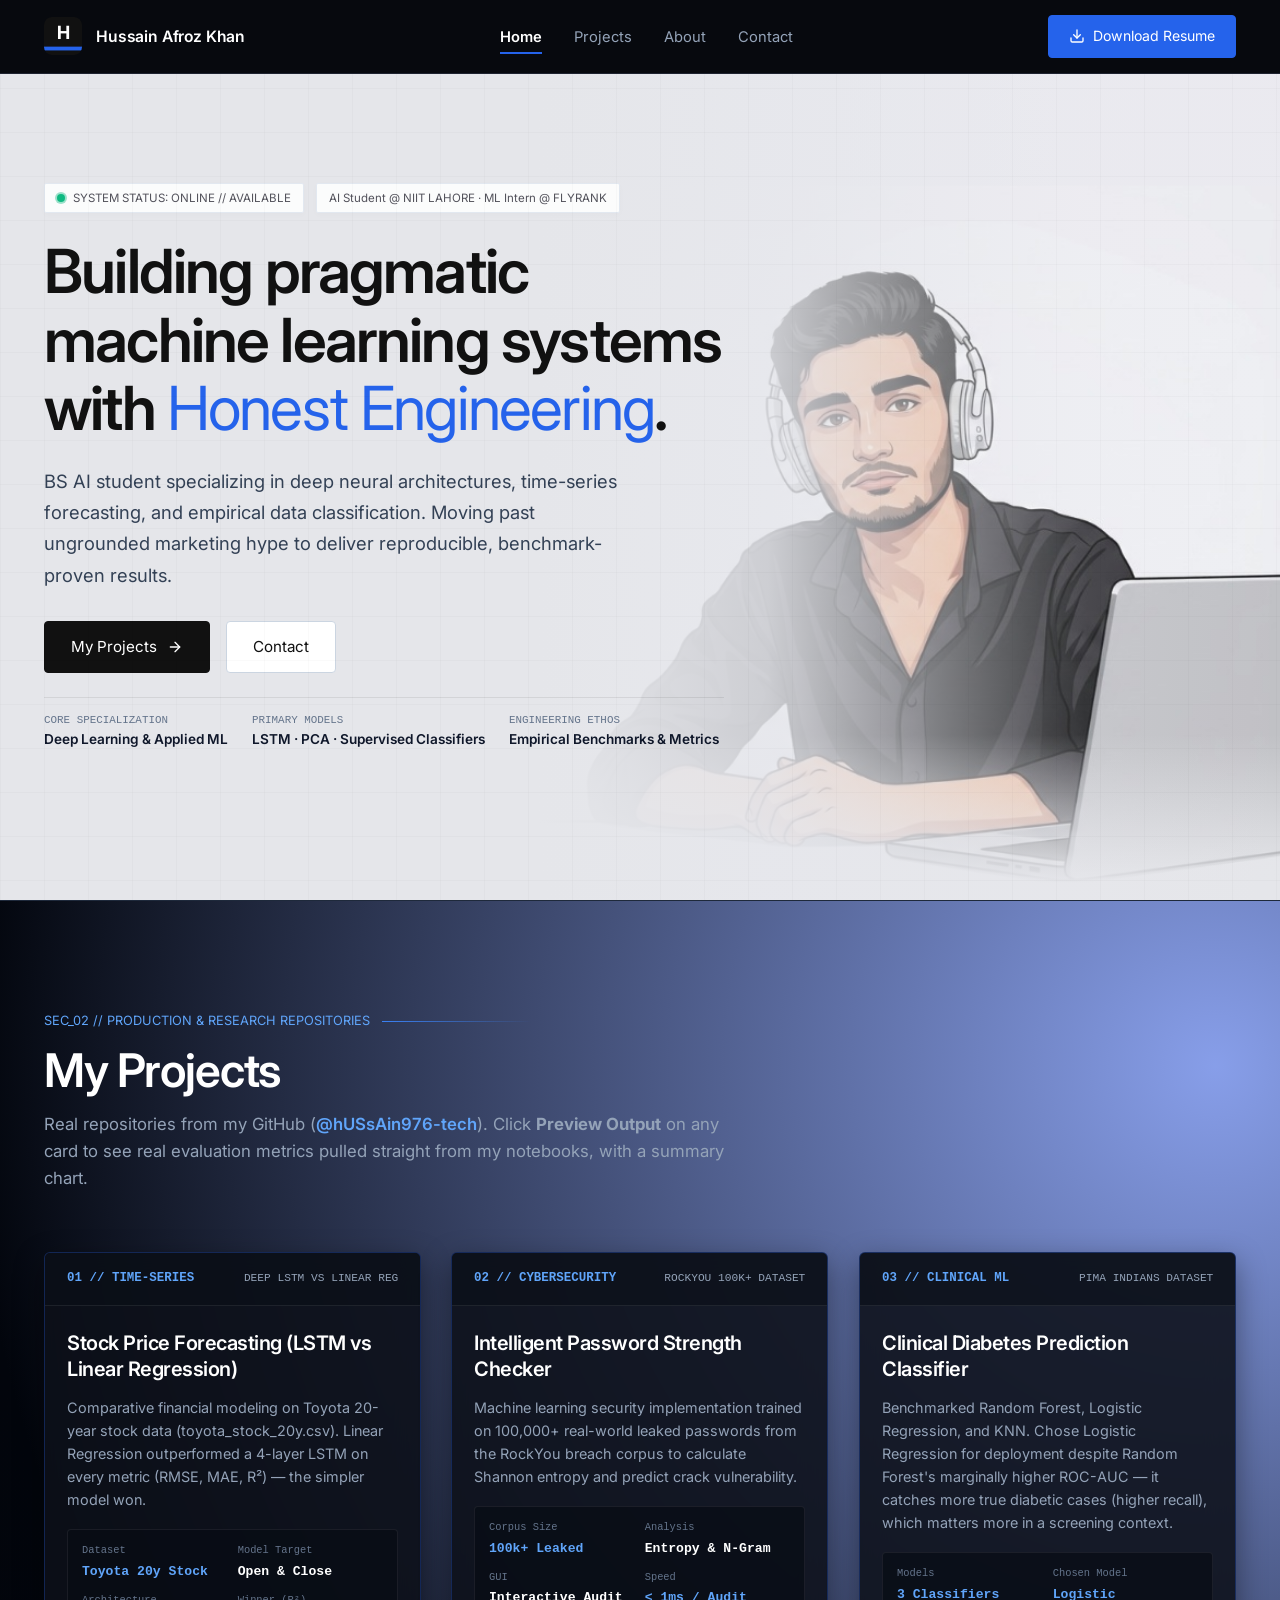
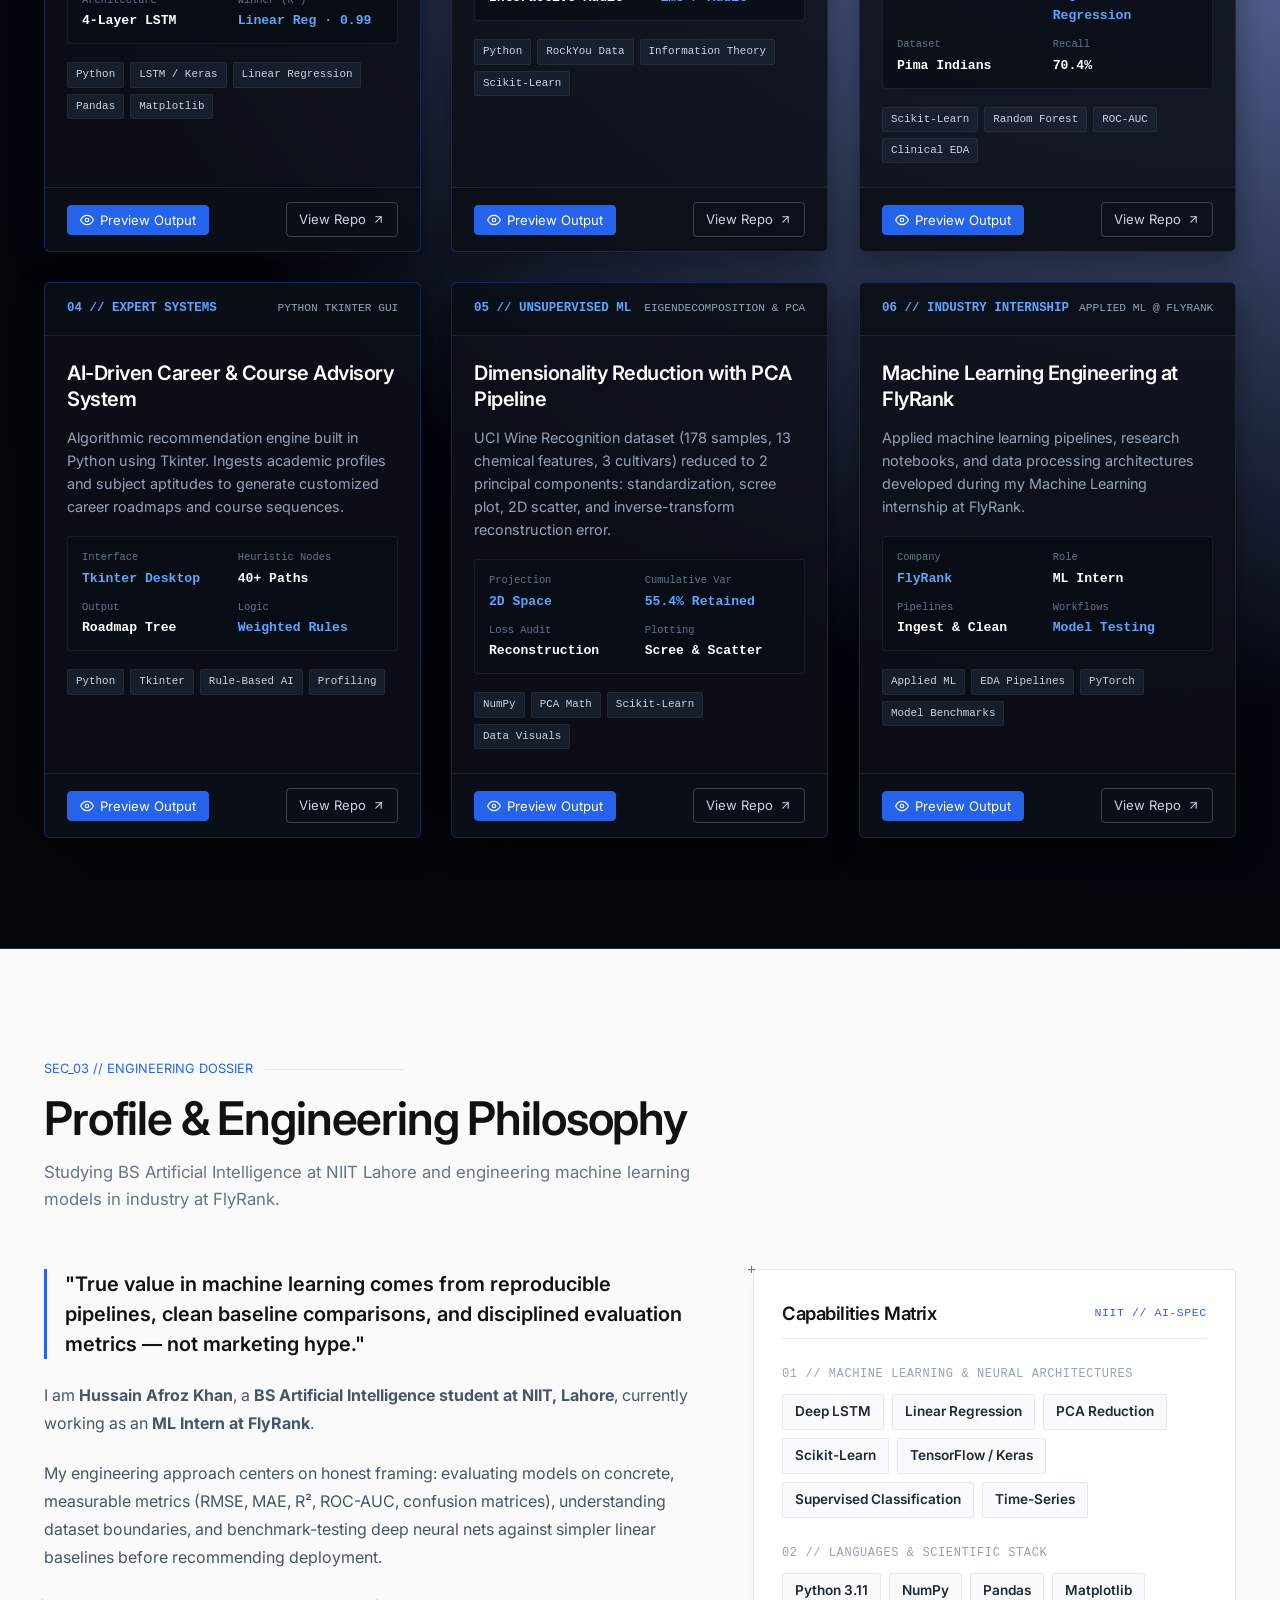
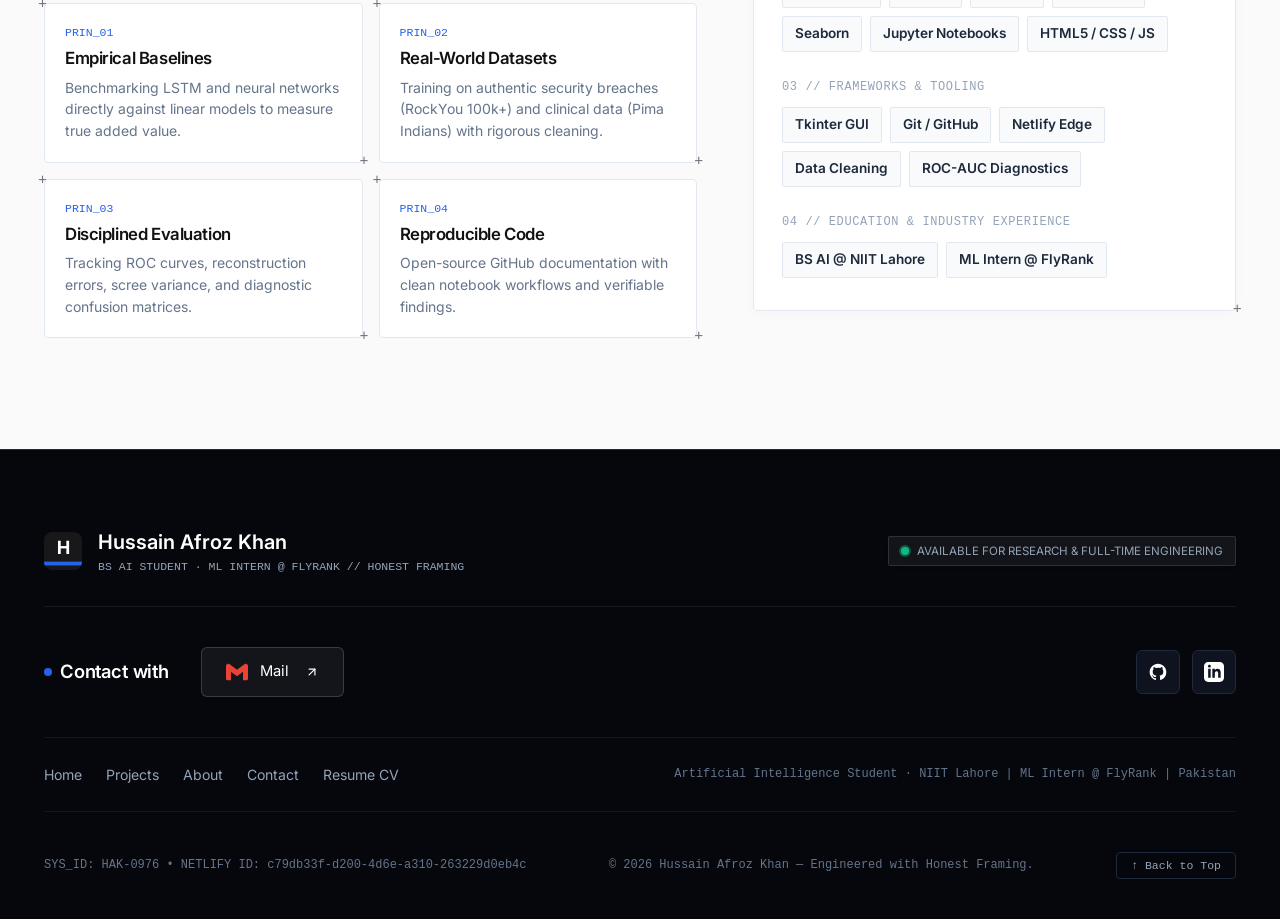
==== commit 9ff9696d: "fix with real results" ====
--- a/index.html
+++ b/index.html
@@ -4,9 +4,9 @@
 <head>
   <meta charset="UTF-8">
   <meta name="viewport" content="width=device-width, initial-scale=1.0">
-  <title>Hussain Afroz Khan — AI/ML Engineer & Systems</title>
+  <title>Hussain Afroz Khan — BS AI Student & ML Intern</title>
   <meta name="description"
-    content="AI & Machine Learning Engineer studying BS Artificial Intelligence at NIIT Lahore. Real projects, honest framing, and empirical benchmarks.">
+    content="BS Artificial Intelligence student at NIIT Lahore and ML Intern at FlyRank. Real projects, honest framing, and empirical benchmarks.">
 
   <!-- Favicon: White H on Black with Blue Line -->
   <link rel="icon"
@@ -99,23 +99,23 @@
               <span>SYSTEM STATUS: ONLINE // AVAILABLE</span>
             </span>
             <span class="tech-badge">
-              <span>BS AI @ NIIT LAHORE · ML @ FLYRANK</span>
+              <span>AI Student @ NIIT LAHORE · ML Intern @ FLYRANK</span>
             </span>
           </div>
 
           <h1 class="hero-heading">
-            Building pragmatic machine learning systems with <span class="blue-accent">honest engineering</span>.
+            Building pragmatic machine learning systems with <span class="blue-accent">Honest Engineering</span>.
           </h1>
 
           <p class="hero-description">
-            AI/ML Engineer specializing in deep neural architectures, time-series forecasting, and empirical data
+            BS AI student specializing in deep neural architectures, time-series forecasting, and empirical data
             classification. Moving past ungrounded marketing hype to deliver reproducible, benchmark-proven
-            intelligence.
+            results.
           </p>
 
           <div class="hero-cta-group">
             <a href="#projects" class="btn-main">
-              <span>Explore Actual Projects</span>
+              <span>My Projects</span>
               <svg width="16" height="16" viewBox="0 0 24 24" fill="none" stroke="currentColor" stroke-width="2"
                 stroke-linecap="round" stroke-linejoin="round">
                 <line x1="5" y1="12" x2="19" y2="12"></line>
@@ -123,7 +123,7 @@
               </svg>
             </a>
             <a href="#contact" class="btn-alt">
-              <span>Initiate Contact</span>
+              <span>Contact</span>
             </a>
           </div>
 
@@ -158,12 +158,12 @@
           <div class="head-meta-neon">
             <span>SEC_02 // PRODUCTION & RESEARCH REPOSITORIES</span>
           </div>
-          <h2>Actual Engineering Projects</h2>
+          <h2>My Projects</h2>
           <p>
             Real repositories from my GitHub (<a href="https://github.com/hUSsAin976-tech" target="_blank"
               rel="noopener" style="color: #60A5FA; text-decoration: none; font-weight: 600;">@hUSsAin976-tech</a>).
-            Click <strong>Preview Output</strong> on any card to inspect simulated visual outputs, ROC curves, and test
-            metrics!
+            Click <strong>Preview Output</strong> on any card to see real evaluation metrics pulled straight from my
+            notebooks, with a summary chart.
           </p>
         </div>
 
@@ -178,8 +178,8 @@
             <div class="deck-card-body">
               <h3 class="deck-card-title">Stock Price Forecasting (LSTM vs Linear Regression)</h3>
               <p class="deck-card-desc">
-                Comparative financial modeling on Toyota 20-year stock data (toyota_stock_20y.csv). Predicts Open vs.
-                Close price with comprehensive error diagnostics (RMSE, MAE, R²).
+                Comparative financial modeling on Toyota 20-year stock data (toyota_stock_20y.csv). Linear Regression
+                outperformed a 4-layer LSTM on every metric (RMSE, MAE, R²) — the simpler model won.
               </p>
 
               <div class="deck-metrics">
@@ -196,8 +196,8 @@
                   <span class="metric-col-val">4-Layer LSTM</span>
                 </div>
                 <div class="metric-col">
-                  <span class="metric-col-label">LSTM R² Score</span>
-                  <span class="metric-col-val blue">0.942</span>
+                  <span class="metric-col-label">Winner (R²)</span>
+                  <span class="metric-col-val blue">Linear Reg · 0.99</span>
                 </div>
               </div>
 
@@ -299,8 +299,10 @@
             <div class="deck-card-body">
               <h3 class="deck-card-title">Clinical Diabetes Prediction Classifier</h3>
               <p class="deck-card-desc">
-                Supervised clinical classification pipeline evaluating physiological markers. Benchmarked three
-                classifiers using confusion matrices, classification reports, and ROC-AUC curves.
+                Benchmarked Random Forest, Logistic Regression, and KNN. Chose Logistic Regression for deployment
+                despite
+                Random Forest's marginally higher ROC-AUC — it catches more true diabetic cases (higher recall),
+                which matters more in a screening context.
               </p>
 
               <div class="deck-metrics">
@@ -309,16 +311,16 @@
                   <span class="metric-col-val blue">3 Classifiers</span>
                 </div>
                 <div class="metric-col">
-                  <span class="metric-col-label">Top AUC</span>
-                  <span class="metric-col-val blue">0.864</span>
+                  <span class="metric-col-label">Chosen Model</span>
+                  <span class="metric-col-val blue">Logistic Regression</span>
                 </div>
                 <div class="metric-col">
                   <span class="metric-col-label">Dataset</span>
                   <span class="metric-col-val">Pima Indians</span>
                 </div>
                 <div class="metric-col">
-                  <span class="metric-col-label">Precision</span>
-                  <span class="metric-col-val">88.1%</span>
+                  <span class="metric-col-label">Recall</span>
+                  <span class="metric-col-val">70.4%</span>
                 </div>
               </div>
 
@@ -419,8 +421,8 @@
             <div class="deck-card-body">
               <h3 class="deck-card-title">Dimensionality Reduction with PCA Pipeline</h3>
               <p class="deck-card-desc">
-                Mathematical Principal Component Analysis notebook: data standardization, 2D component projection, Scree
-                plot analysis, scatter clustering, and inverse transform reconstruction error.
+                UCI Wine Recognition dataset (178 samples, 13 chemical features, 3 cultivars) reduced to 2 principal
+                components: standardization, scree plot, 2D scatter, and inverse-transform reconstruction error.
               </p>
 
               <div class="deck-metrics">
@@ -430,7 +432,7 @@
                 </div>
                 <div class="metric-col">
                   <span class="metric-col-label">Cumulative Var</span>
-                  <span class="metric-col-val blue">82.2% Retained</span>
+                  <span class="metric-col-val blue">55.4% Retained</span>
                 </div>
                 <div class="metric-col">
                   <span class="metric-col-label">Loss Audit</span>
@@ -560,8 +562,8 @@
             </p>
 
             <p class="manifesto-body">
-              I am <strong>Hussain Afroz Khan</strong>, an AI/ML Engineer pursuing my <strong>BS in Artificial
-                Intelligence at NIIT, Lahore</strong>, and working as an <strong>ML Intern at FlyRank</strong>.
+              I am <strong>Hussain Afroz Khan</strong>, a <strong>BS Artificial Intelligence student at NIIT,
+                Lahore</strong>, currently working as an <strong>ML Intern at FlyRank</strong>.
             </p>
 
             <p class="manifesto-body">
@@ -680,7 +682,7 @@
           </svg>
           <div>
             <div class="footer-brand-title">Hussain Afroz Khan</div>
-            <div class="footer-brand-desc">AI & MACHINE LEARNING ENGINEER // HONEST FRAMING</div>
+            <div class="footer-brand-desc">BS AI STUDENT · ML INTERN @ FLYRANK // HONEST FRAMING</div>
           </div>
         </div>
 
@@ -693,10 +695,10 @@
 
       <!-- Footer Line 2: Communications Hub with "Contact Me" and Direct Gmail Compose -->
       <div class="footer-line-comms">
-        
+
         <!-- "Contact Me" Heading and Gmail Compose Button As Requested -->
         <div class="footer-contact-me-wrap">
-          <span class="footer-contact-me-label">Contact Me</span>
+          <span class="footer-contact-me-label">Contact with</span><br>
           <a href="https://mail.google.com/mail/?view=cm&fs=1&to=khanhussainafroz@gmail.com" target="_blank"
             rel="noopener" class="footer-gmail-cta">
             <!-- Official Gmail Icon -->
@@ -704,7 +706,7 @@
               <path fill="#EA4335"
                 d="M24 5.457v13.909c0 .904-.732 1.636-1.636 1.636h-3.819V11.73L12 16.64l-6.545-4.91v9.272H1.636A1.636 1.636 0 0 1 0 19.366V5.457c0-2.023 2.309-3.178 3.927-1.964L5.455 4.64 12 9.548l6.545-4.91 1.528-1.145C21.69 2.28 24 3.434 24 5.457z" />
             </svg>
-            <span>Compose on Gmail: khanhussainafroz@gmail.com</span>
+            <span>Mail</span>
             <svg width="14" height="14" viewBox="0 0 24 24" fill="none" stroke="currentColor" stroke-width="2"
               stroke-linecap="round" stroke-linejoin="round" style="margin-left: 4px;">
               <line x1="7" y1="17" x2="17" y2="7"></line>
@@ -744,14 +746,14 @@
         </ul>
 
         <div class="footer-credentials">
-          BS Artificial Intelligence · NIIT Lahore | ML Intern @ FlyRank | Pakistan [UTC+5]
+          Artificial Intelligence Student · NIIT Lahore | ML Intern @ FlyRank | Pakistan
         </div>
       </div>
 
       <!-- Footer Line 4: System Epoch, Netlify Telemetry & Copyright -->
       <div class="footer-line-bottom">
         <div>
-          SYS_ID: HAK-0976 • <span id="epochTimestamp">UTC MONITOR</span> • NETLIFY ID:
+          SYS_ID: HAK-0976 • NETLIFY ID:
           c79db33f-d200-4d6e-a310-263229d0eb4c
         </div>
 
@@ -797,7 +799,7 @@
       </div>
 
       <div class="modal-footer">
-        <span class="mono-tag" style="color: #64748B;">VERIFIED JUPYTER NOTEBOOK OUTPUT</span>
+        <span class="mono-tag" style="color: #64748B;">REAL METRICS · CHART IS ILLUSTRATIVE</span>
         <a href="#" target="_blank" rel="noopener" class="btn-main" id="modalRepoLink">
           <span>View Source Code on GitHub</span>
           <svg width="15" height="15" viewBox="0 0 24 24" fill="none" stroke="currentColor" stroke-width="2"
@@ -815,4 +817,4 @@
   <script src="script.js"></script>
 </body>
 
-</html>
+</html>
--- a/style.css
+++ b/style.css
@@ -31,8 +31,9 @@
   --transition: all 0.3s cubic-bezier(0.16, 1, 0.3, 1);
 }
 
-/* Reset & Base */
-*, *::before, *::after {
+*,
+*::before,
+*::after {
   margin: 0;
   padding: 0;
   box-sizing: border-box;
@@ -55,11 +56,10 @@
   position: relative;
 }
 
-/* Technical Grid Pattern Overlay */
 .grid-overlay {
   position: fixed;
   inset: 0;
-  background-image: 
+  background-image:
     linear-gradient(to right, rgba(0, 0, 0, 0.035) 1px, transparent 1px),
     linear-gradient(to bottom, rgba(0, 0, 0, 0.035) 1px, transparent 1px);
   background-size: 44px 44px;
@@ -68,15 +68,26 @@
   opacity: 0.6;
 }
 
-/* Typography (Strict Inter 600 / 400) */
-h1, h2, h3, h4, h5, h6, .font-heading {
+h1,
+h2,
+h3,
+h4,
+h5,
+h6,
+.font-heading {
   font-family: var(--font-family);
   font-weight: 600;
   letter-spacing: -0.025em;
   line-height: 1.2;
 }
 
-p, span, li, a, input, textarea, button {
+p,
+span,
+li,
+a,
+input,
+textarea,
+button {
   font-family: var(--font-family);
   font-weight: 400;
 }
@@ -98,9 +109,6 @@
   padding-right: 24px;
 }
 
-/* ==========================================================================
-   SCROLL REVEAL ANIMATIONS (Instagram Reel Style)
-   ========================================================================== */
 .reveal-on-scroll {
   opacity: 0;
   transform: translateY(44px) scale(0.97);
@@ -113,14 +121,30 @@
   transform: translateY(0) scale(1);
 }
 
-.stagger-1 { transition-delay: 0.08s; }
-.stagger-2 { transition-delay: 0.16s; }
-.stagger-3 { transition-delay: 0.24s; }
-.stagger-4 { transition-delay: 0.32s; }
-.stagger-5 { transition-delay: 0.40s; }
-.stagger-6 { transition-delay: 0.48s; }
-
-/* Corner Crosshairs */
+.stagger-1 {
+  transition-delay: 0.08s;
+}
+
+.stagger-2 {
+  transition-delay: 0.16s;
+}
+
+.stagger-3 {
+  transition-delay: 0.24s;
+}
+
+.stagger-4 {
+  transition-delay: 0.32s;
+}
+
+.stagger-5 {
+  transition-delay: 0.40s;
+}
+
+.stagger-6 {
+  transition-delay: 0.48s;
+}
+
 .corner-frame {
   position: relative;
 }
@@ -137,15 +161,21 @@
   transition: color 0.3s ease;
 }
 
-.corner-frame::before { top: -7px; left: -7px; }
-.corner-frame::after { bottom: -7px; right: -7px; }
+.corner-frame::before {
+  top: -7px;
+  left: -7px;
+}
+
+.corner-frame::after {
+  bottom: -7px;
+  right: -7px;
+}
 
 .corner-frame:hover::before,
 .corner-frame:hover::after {
   color: var(--accent);
 }
 
-/* Tech Badges */
 .tech-badge {
   display: inline-flex;
   align-items: center;
@@ -158,7 +188,7 @@
   font-family: var(--font-mono);
   font-size: 0.72rem;
   color: var(--text-secondary);
-  box-shadow: 0 2px 6px rgba(0,0,0,0.02);
+  box-shadow: 0 2px 6px rgba(0, 0, 0, 0.02);
 }
 
 .dark-section .tech-badge {
@@ -187,14 +217,22 @@
 }
 
 @keyframes pulse {
-  0% { transform: scale(1); opacity: 0.4; }
-  50% { transform: scale(2); opacity: 0; }
-  100% { transform: scale(1); opacity: 0; }
-}
-
-/* ==========================================================================
-   NAVIGATION BAR (SOLID BLACK WITH BLUE LINE LOGO)
-   ========================================================================== */
+  0% {
+    transform: scale(1);
+    opacity: 0.4;
+  }
+
+  50% {
+    transform: scale(2);
+    opacity: 0;
+  }
+
+  100% {
+    transform: scale(1);
+    opacity: 0;
+  }
+}
+
 .site-header {
   position: sticky;
   top: 0;
@@ -330,22 +368,16 @@
   stroke: #FFFFFF;
 }
 
-/* ==========================================================================
-   SECTION 01: HOME / HERO
-   Seamless Background Color Match + 1.15x Scaled Image (NO CARD)
-   ========================================================================== */
 .hero-showcase {
   position: relative;
   min-height: calc(100vh - var(--nav-height));
   display: flex;
   align-items: center;
-  /* Exact color matching the avatar image background to eliminate any shade/box */
   background: linear-gradient(100deg, #E5E6EA 0%, #E8E9EE 45%, #EBEAF0 100%);
   overflow: hidden;
   padding: 40px 0 80px 0;
 }
 
-/* Character Backdrop Layer - 1.15x Enlarged */
 .hero-visual-backdrop {
   position: absolute;
   inset: 0;
@@ -363,25 +395,21 @@
   max-width: 76%;
   object-fit: contain;
   object-position: right bottom;
-  /* 1.15x Enlarged from current size as requested */
   transform: scale(1.15);
   transform-origin: right bottom;
-  /* Soft fade mask on the left edge so colors merge seamlessly */
-  -webkit-mask-image: linear-gradient(to right, transparent 0%, rgba(0,0,0,0.85) 18%, black 40%);
-  mask-image: linear-gradient(to right, transparent 0%, rgba(0,0,0,0.85) 18%, black 40%);
-}
-
-/* Soft blend gradient matching the exact background palette */
+  -webkit-mask-image: linear-gradient(to right, transparent 0%, rgba(0, 0, 0, 0.85) 18%, black 40%);
+  mask-image: linear-gradient(to right, transparent 0%, rgba(0, 0, 0, 0.85) 18%, black 40%);
+}
+
 .hero-blend-gradient {
   position: absolute;
   inset: 0;
-  background: 
+  background:
     linear-gradient(to right, #E5E6EA 42%, rgba(230, 231, 236, 0.88) 60%, rgba(235, 234, 240, 0.15) 85%, transparent 100%),
     linear-gradient(to top, #E5E6EA 2%, transparent 20%);
   pointer-events: none;
 }
 
-/* Text Plane directly on the canvas without any card */
 .hero-content-plane {
   position: relative;
   z-index: 3;
@@ -468,7 +496,6 @@
   transform: translateY(-2px);
 }
 
-/* Quick specs strip */
 .hero-specs-strip {
   display: flex;
   flex-wrap: wrap;
@@ -495,12 +522,9 @@
   color: #0F172A;
 }
 
-/* ==========================================================================
-   SECTION 02: ACTUAL PROJECTS (Graded Midnight Blue/Black Galaxy)
-   ========================================================================== */
 .projects-galaxy {
   position: relative;
-  background: radial-gradient(circle at 50% 0%, rgba(37, 99, 235, 0.16) 0%, #06080E 65%, #05060A 100%);
+  background: radial-gradient(circle at 95% 10%, rgba(14, 61, 215, 0.486) 0%, #02050c 65%, #05060A 100%);
   color: #FFFFFF;
   padding: 110px 0;
   border-top: 1px solid #1E293B;
@@ -542,7 +566,6 @@
   max-width: 680px;
 }
 
-/* Grid of Futuristic Project Cards */
 .projects-deck {
   display: grid;
   grid-template-columns: repeat(3, 1fr);
@@ -628,7 +651,6 @@
   line-height: 1.6;
 }
 
-/* Key Metrics Box */
 .deck-metrics {
   display: grid;
   grid-template-columns: repeat(2, 1fr);
@@ -663,7 +685,6 @@
   color: #60A5FA;
 }
 
-/* Stack tags */
 .deck-tags {
   display: flex;
   flex-wrap: wrap;
@@ -680,7 +701,6 @@
   border: 1px solid rgba(255, 255, 255, 0.05);
 }
 
-/* Footer of Project Card with BOTH Preview Link and Repo Link */
 .deck-card-footer {
   padding: 14px 22px;
   border-top: 1px solid rgba(255, 255, 255, 0.08);
@@ -726,9 +746,6 @@
   background: rgba(255, 255, 255, 0.06);
 }
 
-/* ==========================================================================
-   SECTION 03: ABOUT (Graded High-Tech Clean)
-   ========================================================================== */
 .about-section {
   padding: 110px 0;
   background-color: #FAFAFA;
@@ -804,7 +821,7 @@
 .principle-box:hover {
   border-color: var(--accent);
   transform: translateY(-2px);
-  box-shadow: 0 6px 18px rgba(0,0,0,0.03);
+  box-shadow: 0 6px 18px rgba(0, 0, 0, 0.03);
 }
 
 .principle-num {
@@ -826,7 +843,6 @@
   line-height: 1.55;
 }
 
-/* Capabilities Slate */
 .capabilities-slate {
   background: #FFFFFF;
   border: 1px solid var(--border-color);
@@ -835,7 +851,7 @@
   display: flex;
   flex-direction: column;
   gap: 26px;
-  box-shadow: 0 4px 16px rgba(0,0,0,0.02);
+  box-shadow: 0 4px 16px rgba(0, 0, 0, 0.02);
 }
 
 .slate-top {
@@ -892,9 +908,6 @@
   transform: translateY(-2px);
 }
 
-/* ==========================================================================
-   LARGE MULTI-LINE BLACK FOOTER (With "Contact Me", Gmail Compose, GitHub, LinkedIn)
-   ========================================================================== */
 .footer-grand {
   background-color: #05070C;
   color: #F1F5F9;
@@ -911,7 +924,6 @@
   gap: 40px;
 }
 
-/* Footer Line 1: Header Banner */
 .footer-line-header {
   display: flex;
   justify-content: space-between;
@@ -940,7 +952,6 @@
   color: #94A3B8;
 }
 
-/* Footer Line 2: Communications Hub with "Contact Me" and Direct Gmail Compose */
 .footer-line-comms {
   display: flex;
   justify-content: space-between;
@@ -1036,7 +1047,6 @@
   fill: currentColor;
 }
 
-/* Footer Line 3: Navigation & Credentials */
 .footer-line-nav {
   display: flex;
   justify-content: space-between;
@@ -1072,7 +1082,6 @@
   color: #64748B;
 }
 
-/* Footer Line 4: Engineering Telemetry & Copyright */
 .footer-line-bottom {
   display: flex;
   justify-content: space-between;
@@ -1102,9 +1111,6 @@
   background: rgba(37, 99, 235, 0.15);
 }
 
-/* ==========================================================================
-   INTERACTIVE PROJECT OUTPUT PREVIEW MODAL
-   ========================================================================== */
 .preview-modal-backdrop {
   position: fixed;
   inset: 0;
@@ -1220,7 +1226,6 @@
   background: #090C14;
 }
 
-/* Toast Notice */
 .toast-notice {
   position: fixed;
   bottom: 28px;
@@ -1232,7 +1237,7 @@
   font-size: 0.8rem;
   border: 1px solid rgba(37, 99, 235, 0.4);
   border-radius: 4px;
-  box-shadow: 0 12px 36px rgba(0,0,0,0.4);
+  box-shadow: 0 12px 36px rgba(0, 0, 0, 0.4);
   transform: translateY(120px);
   opacity: 0;
   transition: all 0.3s cubic-bezier(0.16, 1, 0.3, 1);
@@ -1244,9 +1249,6 @@
   opacity: 1;
 }
 
-/* ==========================================================================
-   RESPONSIVE DESIGN
-   ========================================================================== */
 @media (max-width: 1100px) {
   .projects-deck {
     grid-template-columns: repeat(2, 1fr);
@@ -1258,6 +1260,7 @@
     opacity: 0.35;
     max-width: 90%;
   }
+
   .about-columns {
     grid-template-columns: 1fr;
   }
@@ -1277,15 +1280,15 @@
     flex-direction: column;
     padding: 24px;
     border-bottom: 1px solid #1E2330;
-    box-shadow: 0 10px 30px rgba(0,0,0,0.5);
+    box-shadow: 0 10px 30px rgba(0, 0, 0, 0.5);
     display: none;
     gap: 20px;
   }
-  
+
   .nav-links.active {
     display: flex;
   }
-  
+
   .mobile-toggle {
     display: block;
   }
@@ -1305,4 +1308,4 @@
     flex-direction: column;
     align-items: flex-start;
   }
-}
+}
